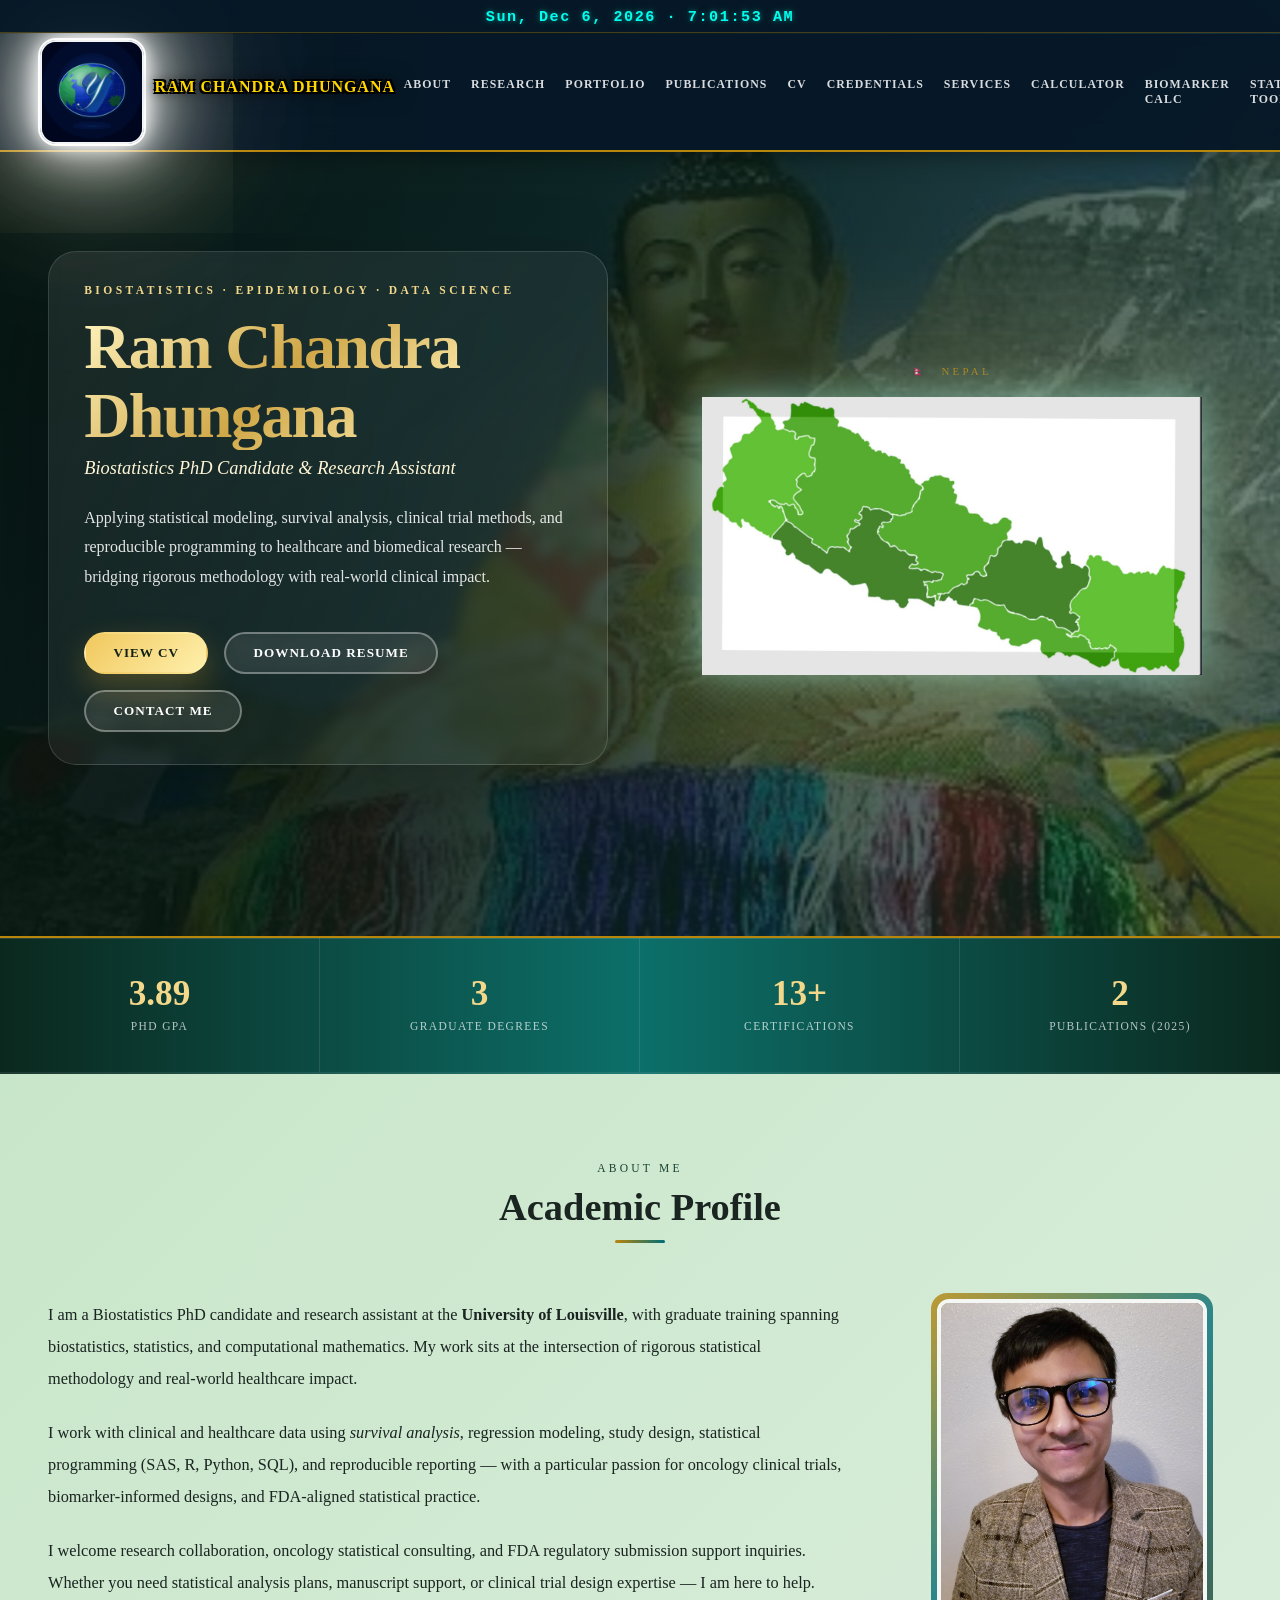
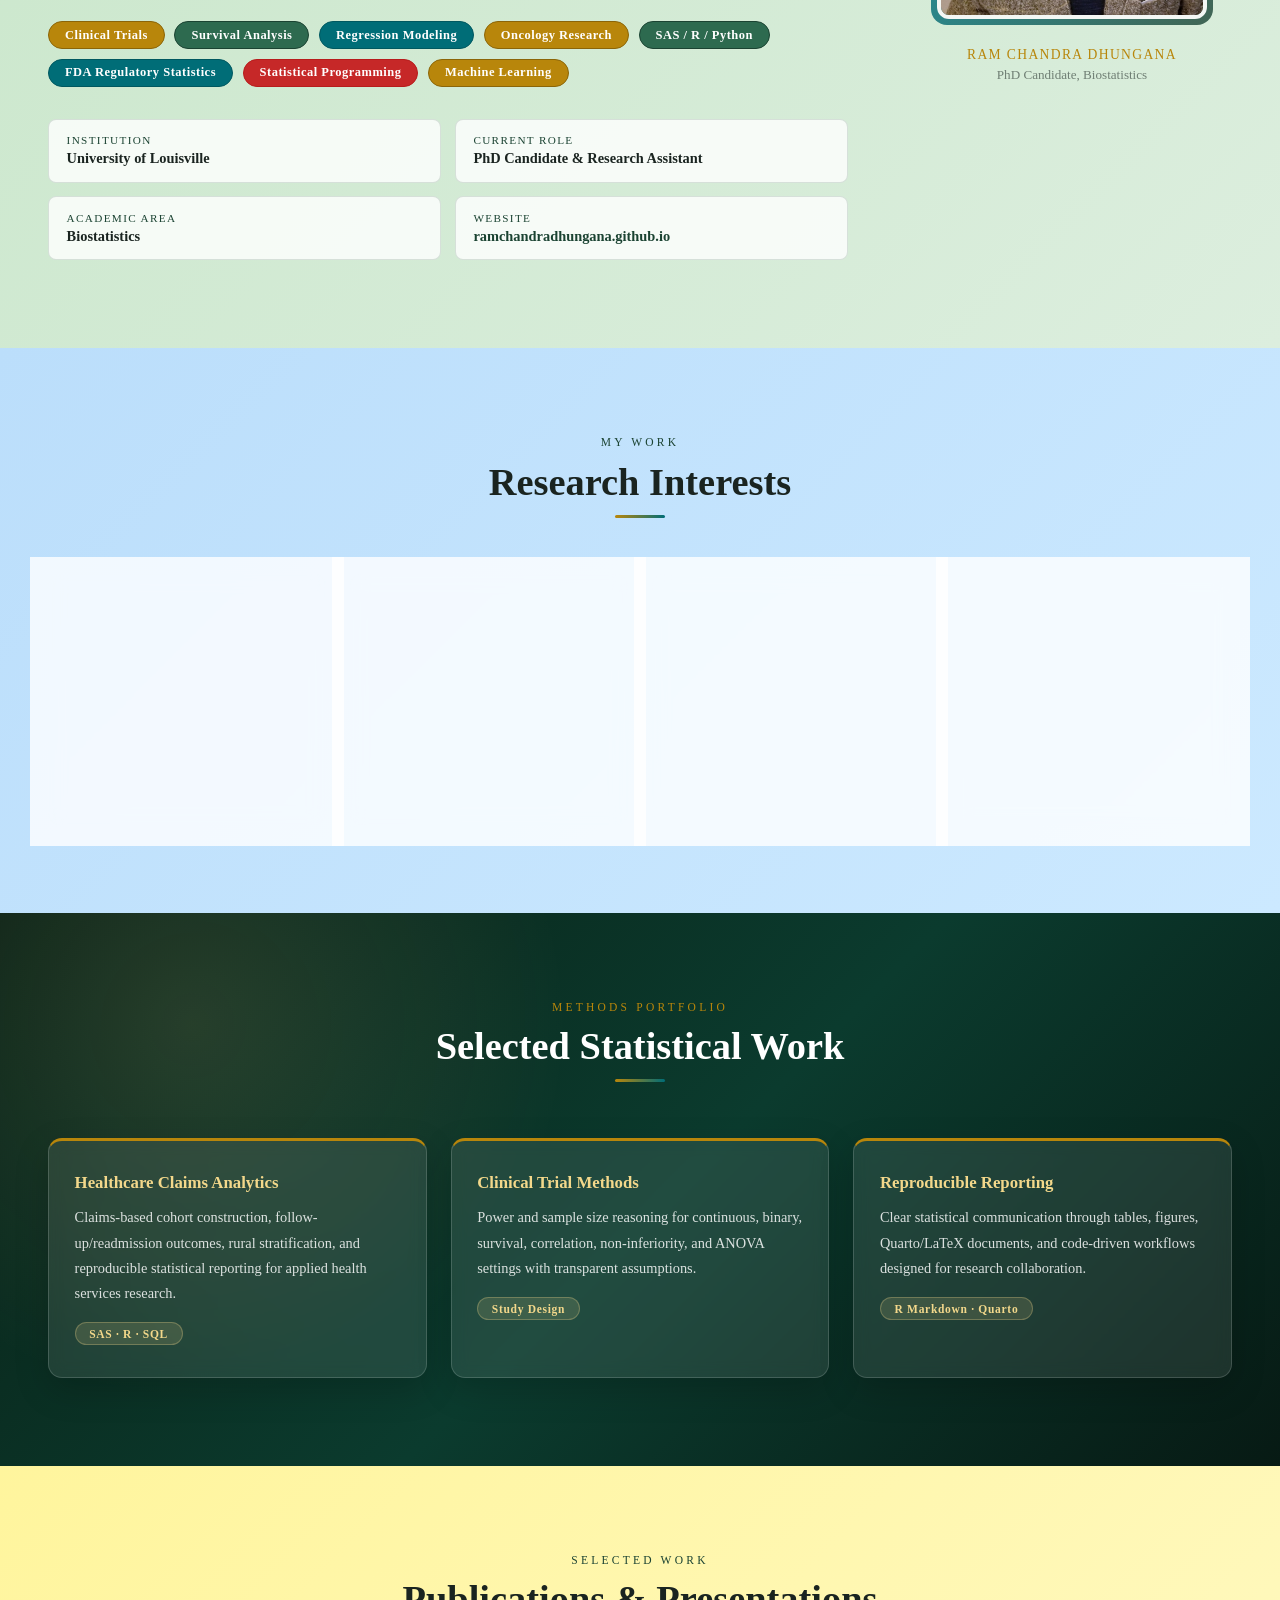
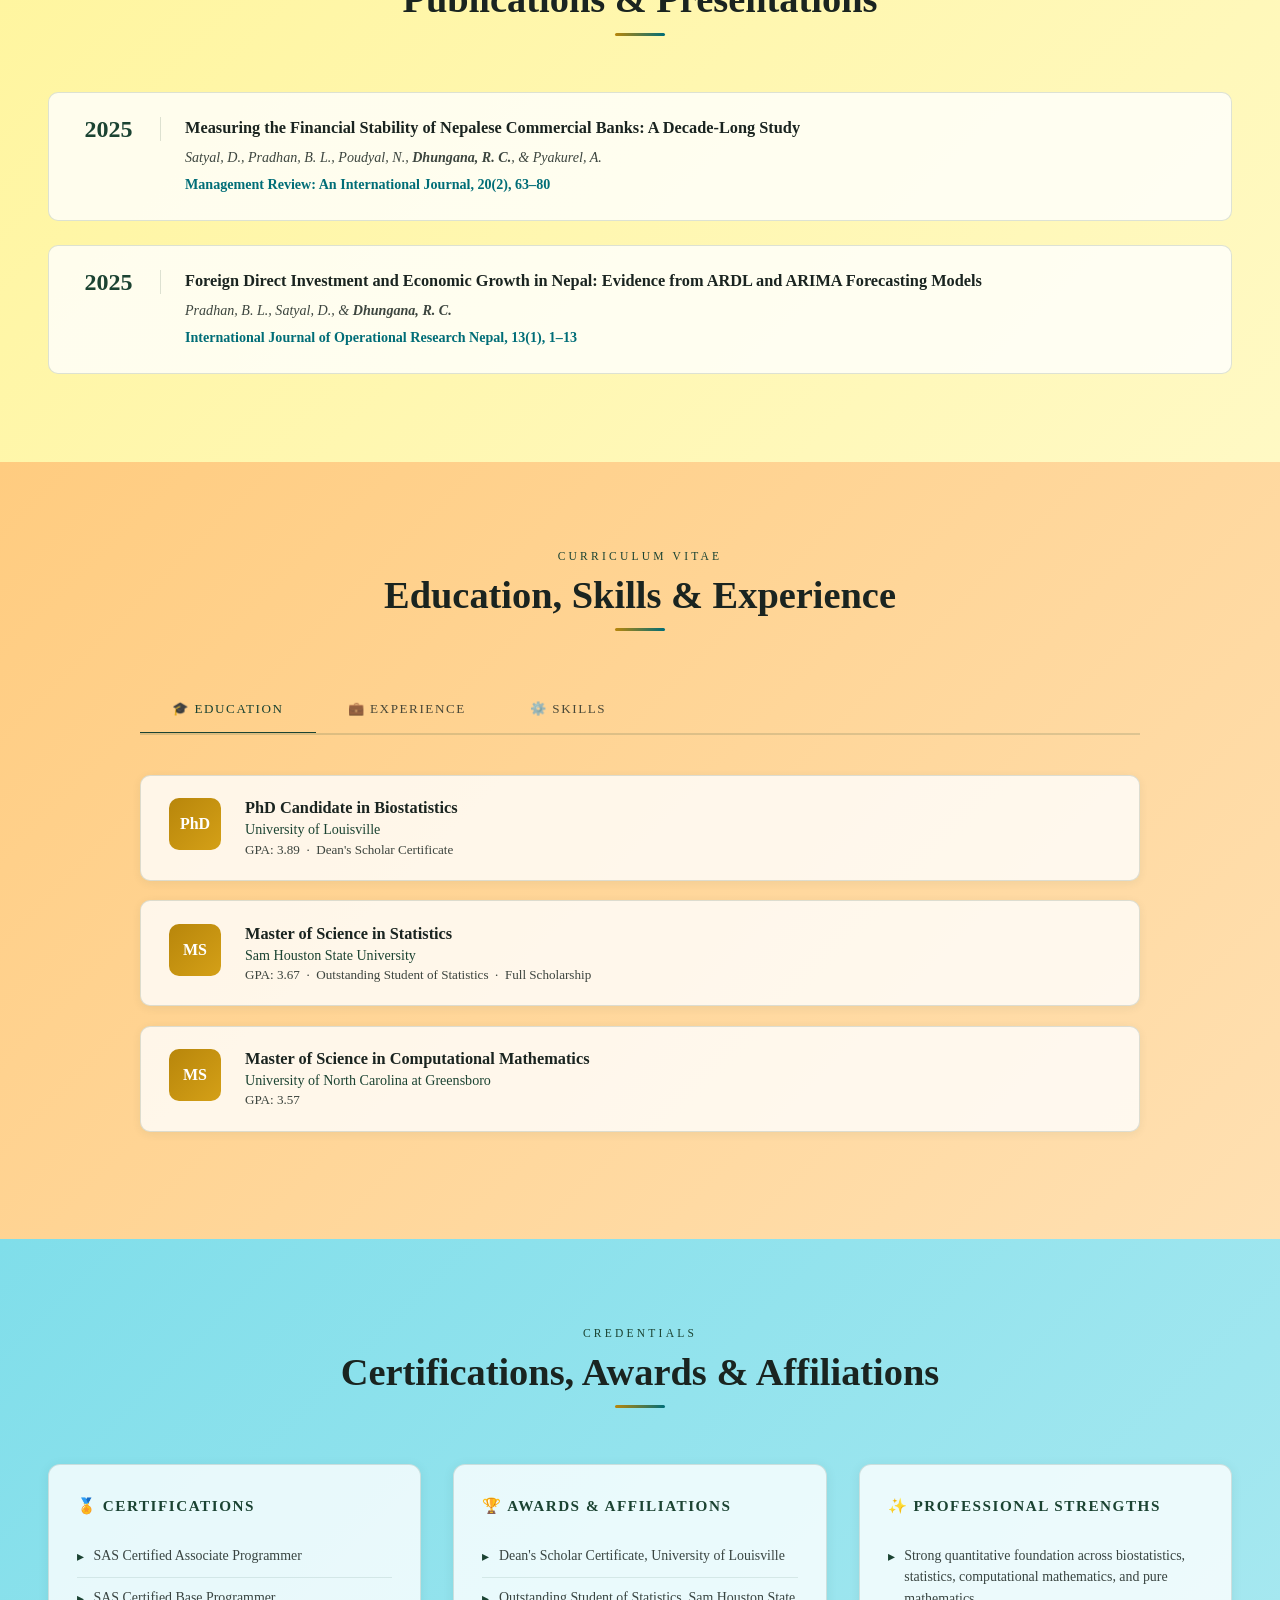
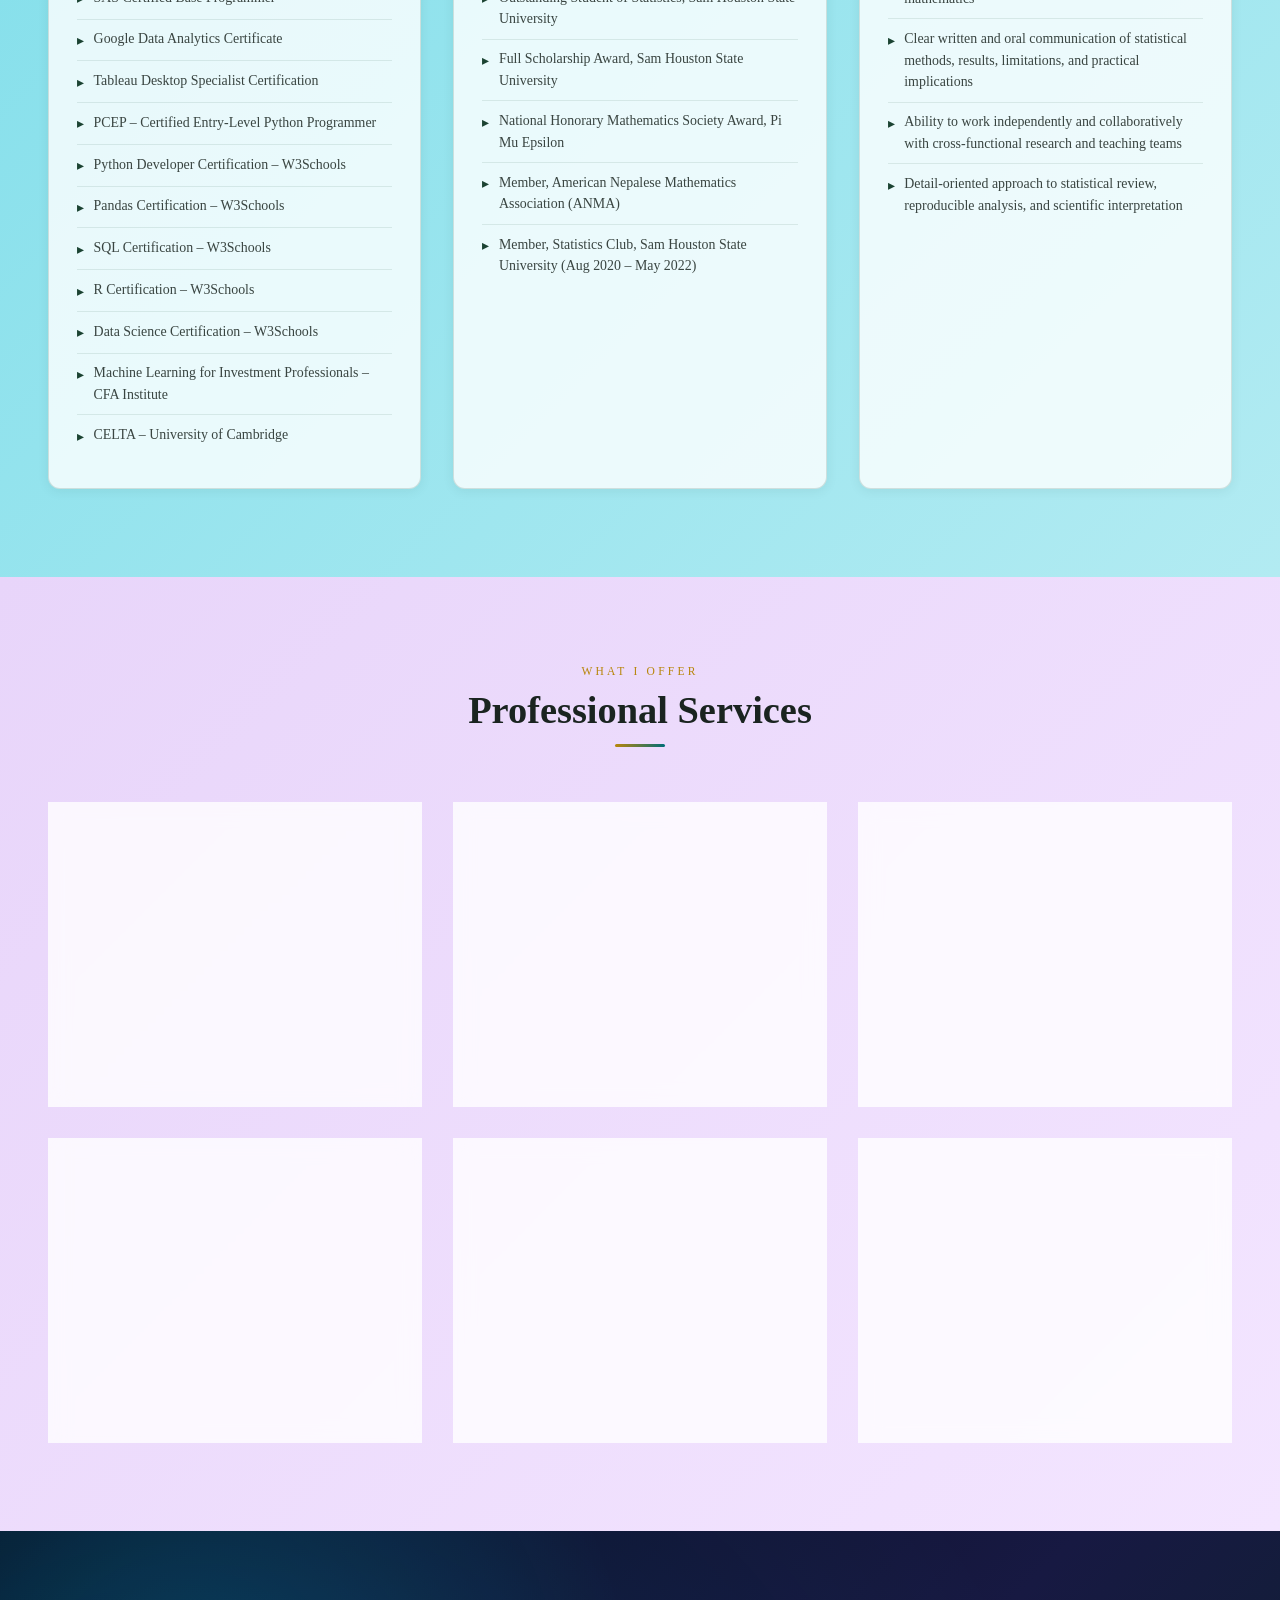
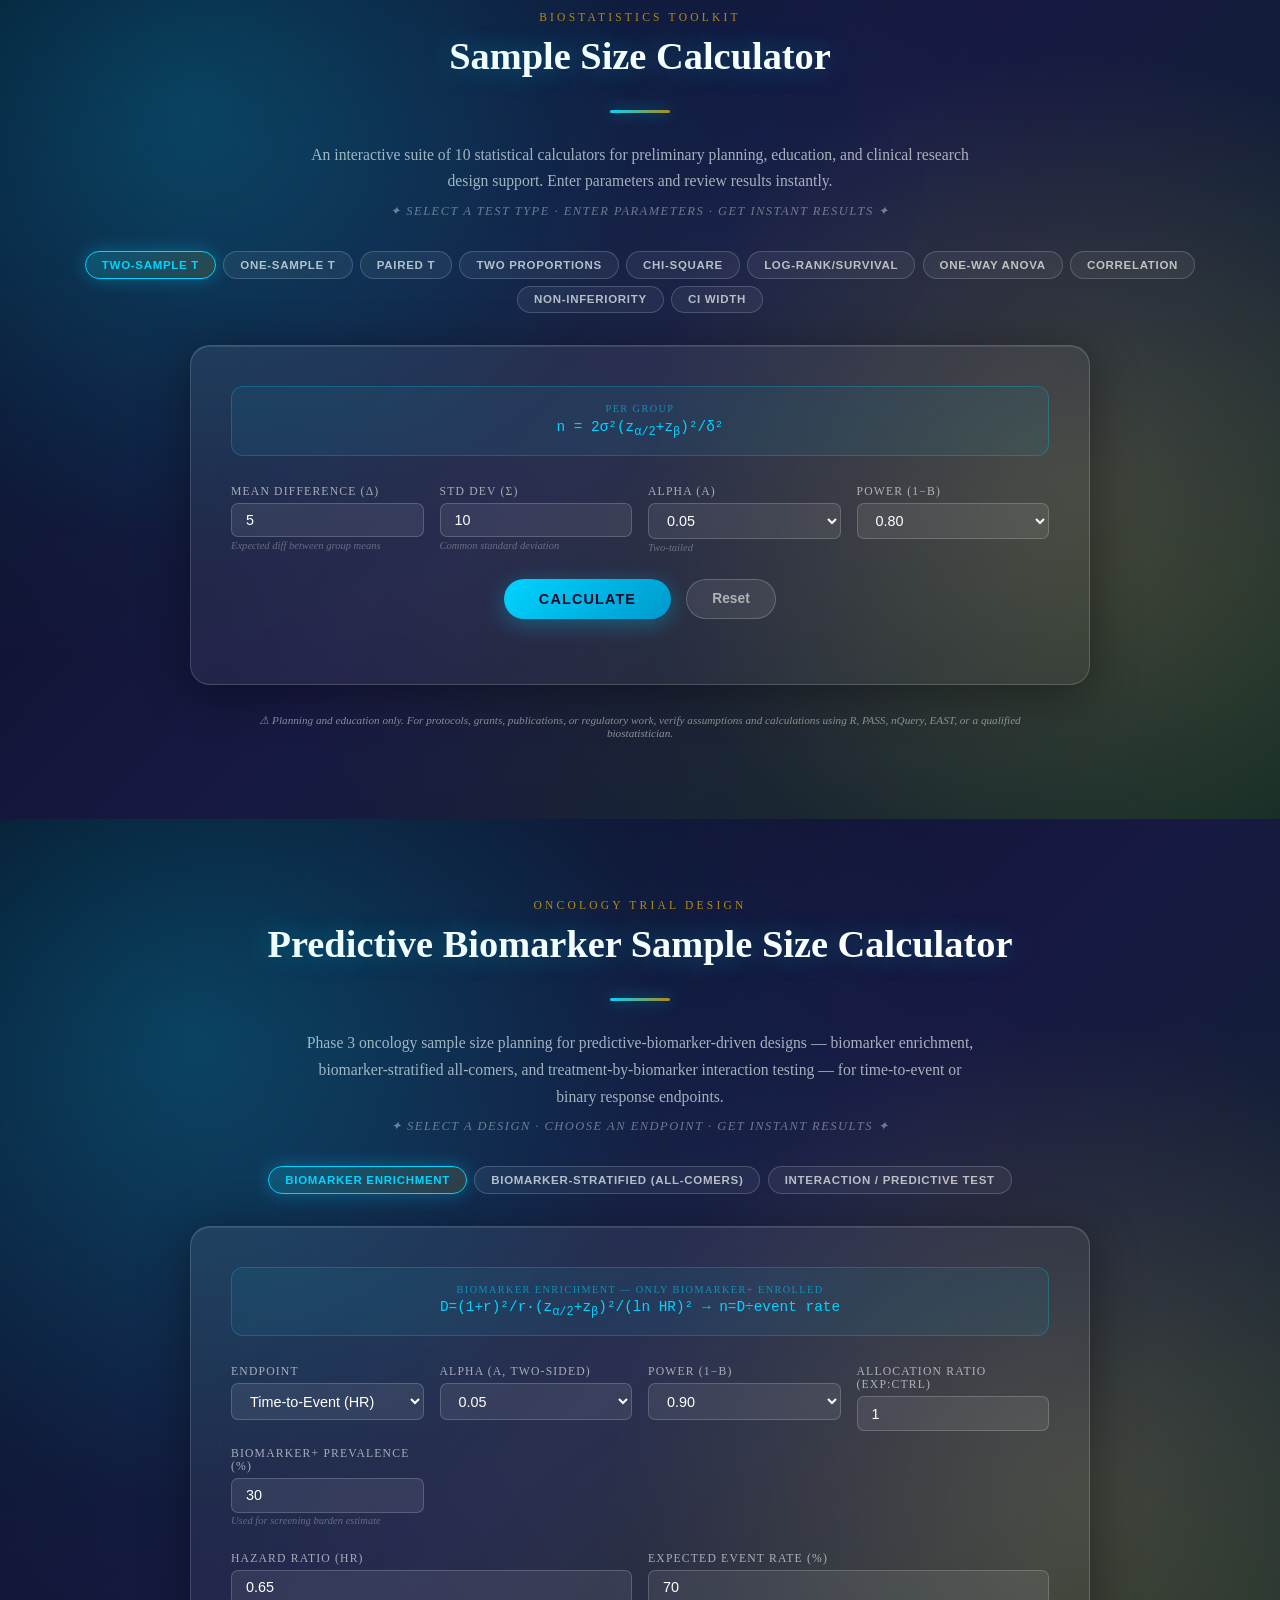
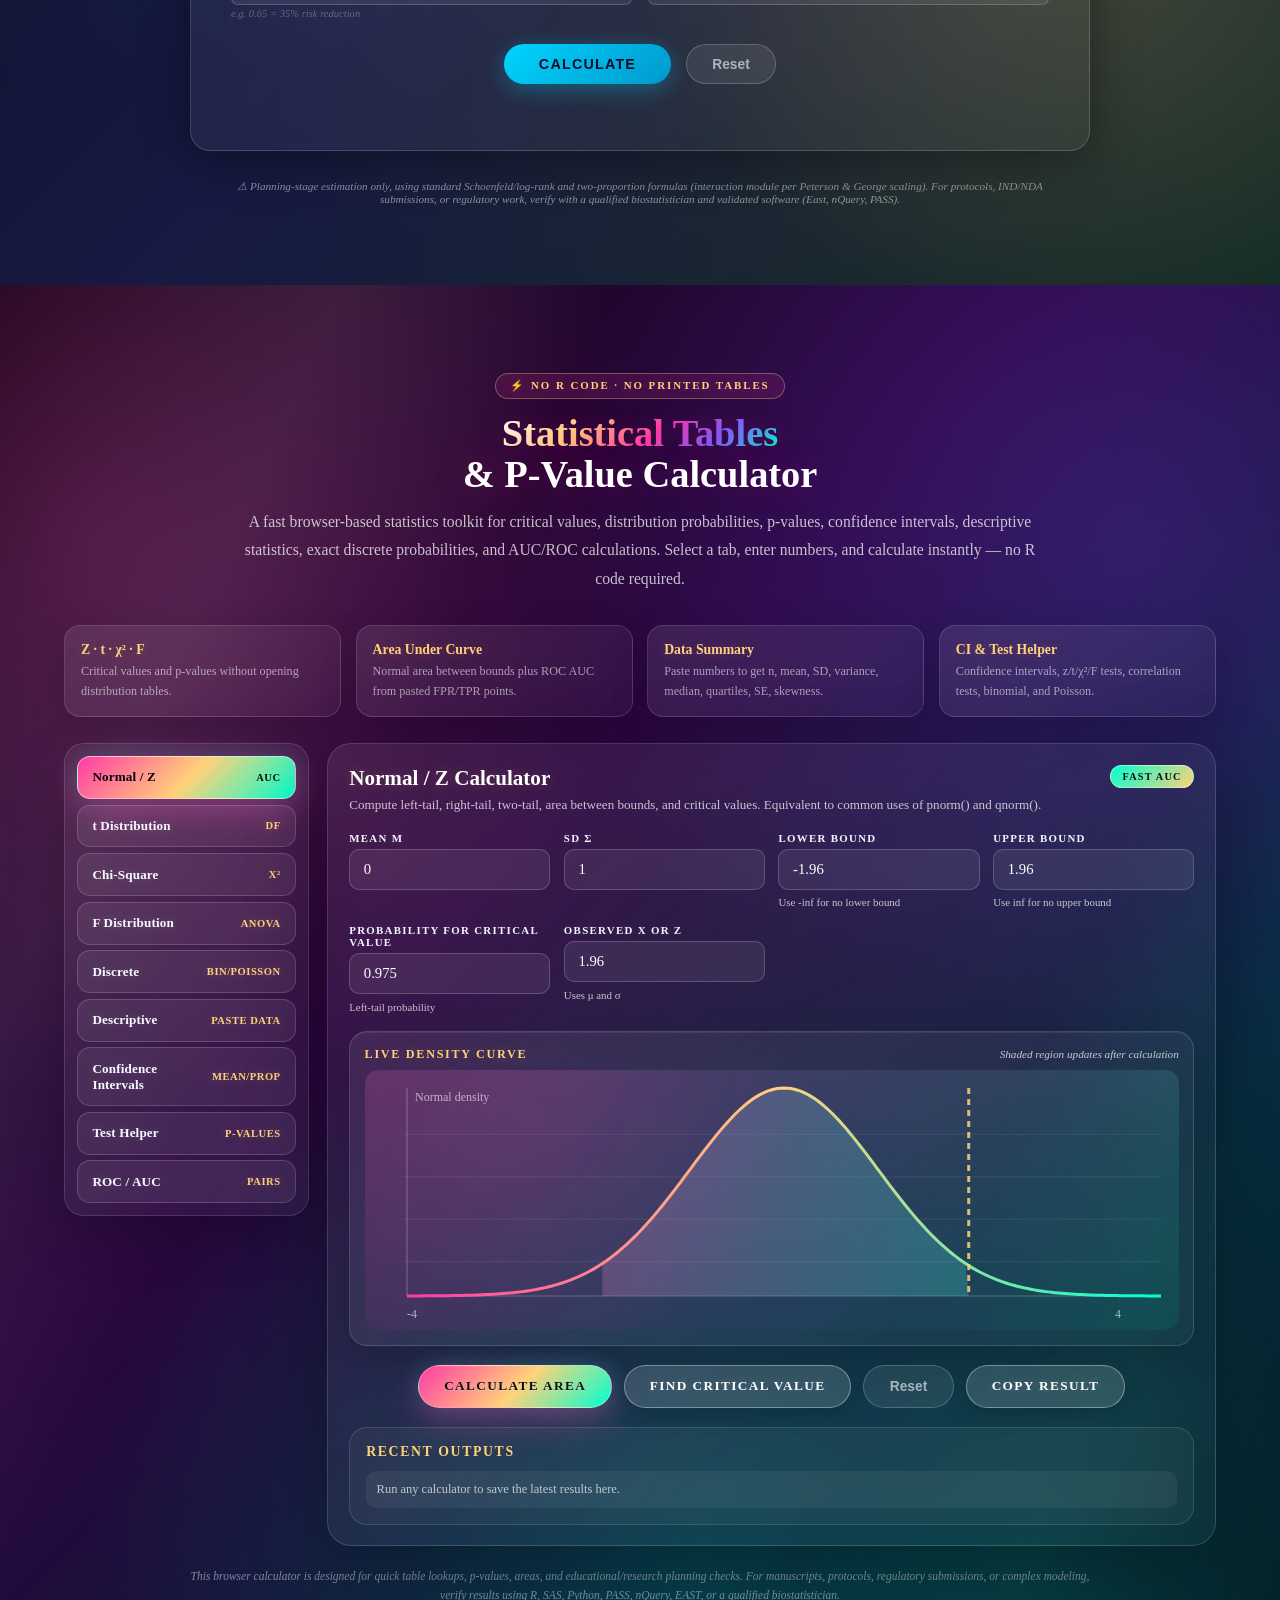
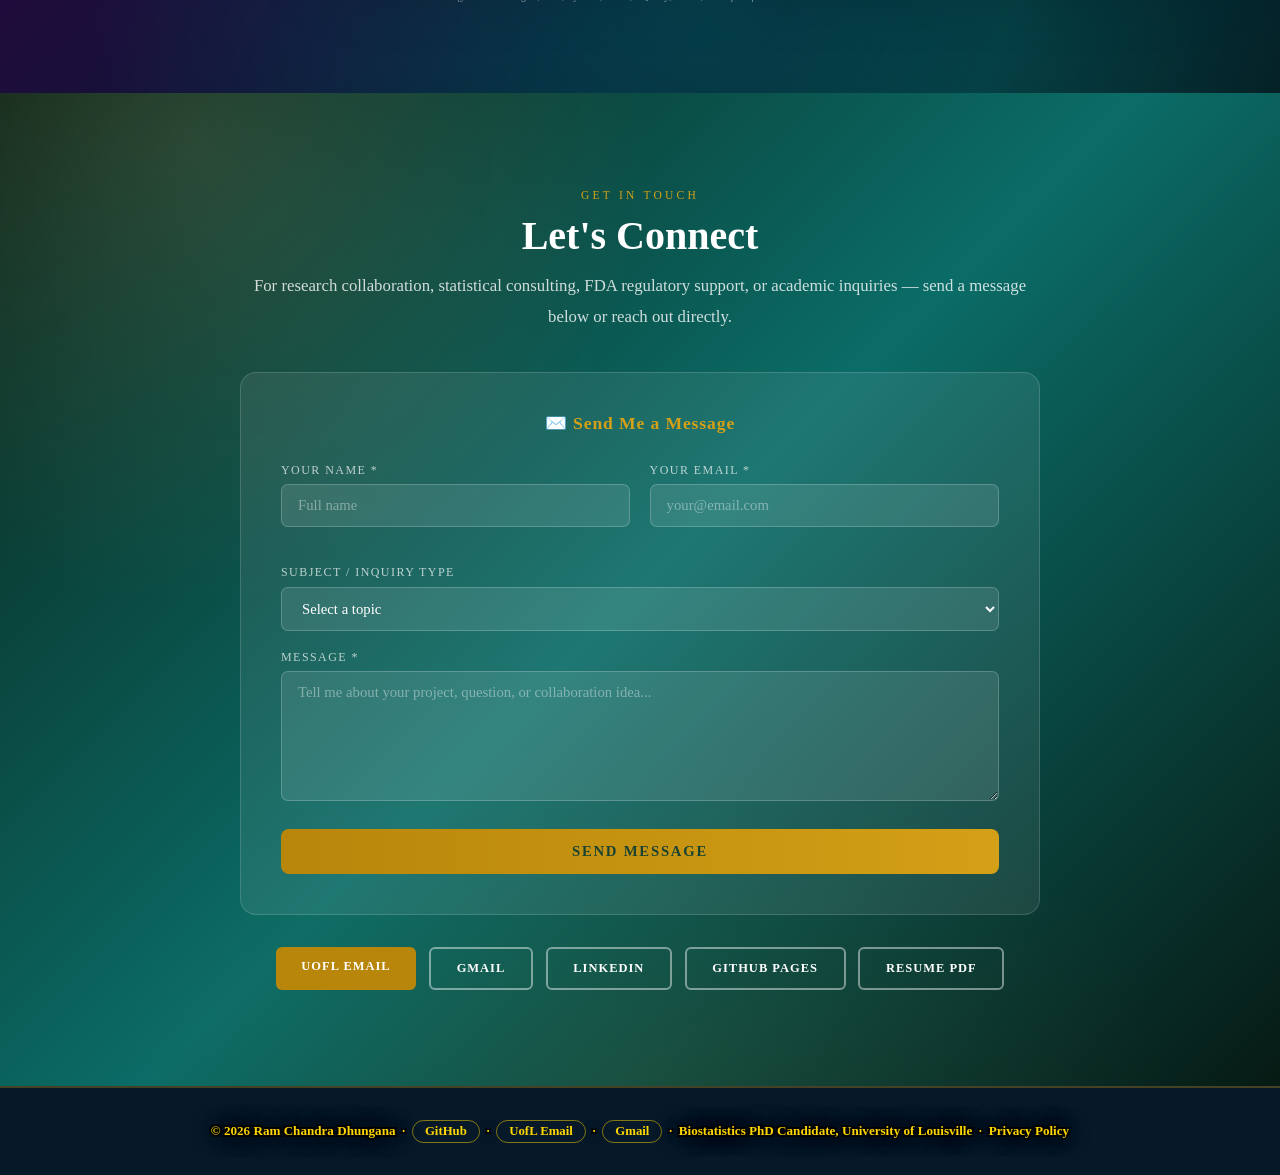
==== index.html @ 69600604 "Add files via upload" ====
<!DOCTYPE html>
<html lang="en">
<head>
  <meta charset="UTF-8">
  <meta name="viewport" content="width=device-width, initial-scale=1.0">
  <meta name="description" content="Ram Chandra Dhungana — Biostatistics PhD Candidate, University of Louisville. Clinical trials, survival analysis, statistical programming, oncology consulting, FDA regulatory support.">
  <meta name="author" content="Ram Chandra Dhungana">
  <meta name="keywords" content="Ram Chandra Dhungana, biostatistics, PhD, clinical trials, survival analysis, statistical programming, University of Louisville, SAS, R, Python, oncology consulting, FDA regulatory">

  <meta property="og:title" content="Ram Chandra Dhungana | Biostatistics PhD Candidate">
  <meta property="og:description" content="Biostatistics PhD Candidate at University of Louisville. Specializing in clinical trials, survival analysis, oncology research, and FDA regulatory statistical support.">
  <meta property="og:type" content="website">
  <meta property="og:url" content="https://ramchandradhungana.github.io/">
  <meta property="og:image" content="https://ramchandradhungana.github.io/assets/ram-photo.jpg">

  <meta name="twitter:card" content="summary_large_image">
  <meta name="twitter:title" content="Ram Chandra Dhungana | Biostatistics PhD Candidate">
  <meta name="twitter:description" content="Biostatistics PhD Candidate at University of Louisville. Clinical trials, survival analysis, oncology, FDA regulatory statistics.">
  <meta name="twitter:image" content="https://ramchandradhungana.github.io/assets/ram-photo.jpg">

  <link rel="canonical" href="https://ramchandradhungana.github.io/">
  <title>Ram Chandra Dhungana | Biostatistics, Clinical Trials & Data Science</title>

  <style>
    /* ── TOKENS ──────────────────────────────────────────────────────── */
    :root {
      --navy:        #F4F7F4;
      --navy-mid:    #EBF0EB;
      --forest:      #1B4332;
      --forest-mid:  #2D6A4F;
      --teal:        #006D77;
      --gold:        #B8860B;
      --gold-light:  #D4A017;
      --gold-pale:   rgba(184,134,11,0.12);
      --red:         #C62828;
      --white:       #FFFFFF;
      --text:        #1A2420;
      --off-white:   rgba(26,36,32,0.85);
      --dim:         rgba(26,36,32,0.55);
      --glass:       rgba(255,255,255,0.80);
      --glass-border:rgba(27,67,50,0.15);
    }

    /* ── RESET ───────────────────────────────────────────────────────── */
    *, *::before, *::after { margin:0; padding:0; box-sizing:border-box; }
    html { scroll-behavior: smooth; font-size: 16px; }
    body {
      font-family: 'Georgia', 'Times New Roman', serif;
      background: #F4F7F4;
      color: var(--text);
      overflow-x: hidden;
    }
    img { max-width: 100%; display: block; }
    a { text-decoration: none; color: inherit; }

    /* ── NAV ─────────────────────────────────────────────────────────── */
    #clock-bar {
      position: fixed; top: 0; left: 0; right: 0; z-index: 901;
      background: rgba(7,24,40,0.97);
      border-bottom: 1px solid rgba(184,134,11,0.35);
      text-align: center; padding: .42rem 0;
    }

    @keyframes neonFlicker {
      0%, 18%, 22%, 25%, 53%, 57%, 100% {
        color: #00e5c9;
        text-shadow:
          0 0 4px rgba(0,229,201,.4),
          0 0 10px rgba(0,229,201,.25);
        opacity: 1;
      }
      20%, 24% {
        color: #00e5c9;
        text-shadow: none;
        opacity: 0.4;
      }
      55% {
        color: #c864ff;
        text-shadow:
          0 0 4px rgba(200,100,255,.35),
          0 0 10px rgba(200,100,255,.2);
        opacity: 0.6;
      }
    }
    @keyframes flipIn {
      0%   { transform: perspective(300px) rotateX(-90deg); opacity: 0; }
      60%  { transform: perspective(300px) rotateX(10deg);  opacity: 1; }
      100% { transform: perspective(300px) rotateX(0deg);   opacity: 1; }
    }
    #live-clock {
      font-size: .95rem; font-weight: 700; letter-spacing: .1em;
      font-family: monospace;
      color: #00fff0;
      text-shadow:
        0 0 4px rgba(0,229,201,.4),
        0 0 10px rgba(0,229,201,.25);
      animation: neonFlicker 6s infinite;
      display: inline-block;
    }
    #live-clock.flip { animation: neonFlicker 6s infinite, flipIn 0.35s ease-out; }
    .nav {
      position: fixed; top: 34px; left: 0; right: 0; z-index: 900;
      background: rgba(7,24,40,0.97);
      backdrop-filter: blur(14px);
      border-bottom: 2px solid var(--gold);
      box-shadow: 0 2px 24px rgba(0,0,0,0.45);
      display: flex; align-items: center; justify-content: space-between;
      padding: 0 2.5rem;
      height: 118px;
    }
    .nav-brand {
      display: inline-flex; align-items: center; gap: 0.65rem;
      font-size: 1rem; letter-spacing: 0.06em; font-weight: 700;
      color: var(--gold); text-transform: uppercase; white-space: nowrap;
      flex-shrink: 0;
    }
    /* isolated nudge: aligns the site-title text with the nav links baseline; touches nothing else */
    .nav-brand > span:not(.logo-ring-wrap) { position: relative; top: -5px; }
    @keyframes pulseGlow {
      0%,100% { box-shadow: 0 0 0 2px rgba(255,255,255,.95), 0 0 18px rgba(255,255,255,.95), 0 0 48px rgba(255,255,255,.70); }
      50%     { box-shadow: 0 0 0 4px rgba(255,255,255,1), 0 0 35px rgba(255,255,255,1), 0 0 90px rgba(255,248,220,.95), 0 0 180px rgba(255,235,180,.65); }
    }
    .logo-ring-wrap {
      display: inline-block;
      transition: transform .3s ease;
      flex-shrink: 0;
    }
    .logo-ring-wrap:hover { transform: scale(1.1); }
    .nav-logo, .footer-logo { animation: pulseGlow 2s ease-in-out infinite; }
    .nav-logo {
      width: 104px; height: 104px; object-fit: cover;
      border: 2px solid rgba(255,255,255,.95);
      border-radius: 16px; flex-shrink: 0;
      box-shadow: 0 0 0 2px rgba(255,255,255,.95), 0 0 20px rgba(255,255,255,1), 0 0 45px rgba(255,255,255,1), 0 0 90px rgba(255,255,255,.95), 0 0 160px rgba(255,248,220,.85), 0 0 260px rgba(255,235,180,.60), 0 0 380px rgba(255,220,140,.35), inset 0 0 18px rgba(255,255,255,.6);
    }
    .nav-brand span { color: #FFD700; text-shadow: -2px -2px 0 #000, 2px -2px 0 #000, -2px 2px 0 #000, 2px 2px 0 #000, -1px -1px 0 #000, 1px -1px 0 #000, -1px 1px 0 #000, 1px 1px 0 #000, 0 0 12px rgba(0,0,0,1), 0 0 24px rgba(0,0,0,1); }
    .nav-links { display: flex; gap: 0.15rem; }
    .nav-links a {
      padding: 0.42rem 0.55rem; border-radius: 4px;
      font-size: 0.74rem; letter-spacing: 0.09em; text-transform: uppercase;
      color: rgba(255,255,255,0.85); font-weight: 600; transition: color .25s, background .25s;
    }
    .nav-links a:hover {
      color: var(--gold); background: rgba(184,134,11,0.18);
      transform: scale(0.94) translateY(2px);
      box-shadow: inset 0 3px 8px rgba(0,0,0,0.3);
      filter: brightness(0.92);
    }
    .nav-links a { transition: color .25s, background .25s, transform .15s, box-shadow .15s, filter .15s; }
    .nav-links a:active { transform: scale(0.9) translateY(3px); filter: brightness(0.8); }
    .nav-toggle {
      display: none; background: none; border: none; cursor: pointer;
      flex-direction: column; gap: 5px; padding: 4px;
    }
    .nav-toggle span {
      display: block; width: 24px; height: 2px;
      background: var(--forest); border-radius: 2px; transition: all .3s;
    }

    /* ── HERO ────────────────────────────────────────────────────────── */
    .hero {
      min-height: 100vh; position: relative;
      display: flex; align-items: center; overflow: hidden;
    }
    .hero-bg {
      position: absolute; inset: 0;
      background-image: url('assets/buddha-everest.jpg');
      background-size: cover; background-position: center 38%;
      background-repeat: no-repeat;
    }
    .hero-overlay {
      position: absolute; inset: 0;
      background: linear-gradient(
        120deg,
        rgba(5,13,8,0.94) 0%,
        rgba(8,18,13,0.82) 45%,
        rgba(27,67,50,0.50) 100%
      );
    }
    .hero-overlay::after {
      content: ''; position: absolute; inset: 0;
      background: radial-gradient(ellipse 60% 50% at 70% 60%, rgba(212,160,23,0.07) 0%, transparent 70%);
      animation: pulse 8s ease-in-out infinite;
    }
    @keyframes pulse { 0%,100%{opacity:.6} 50%{opacity:1} }

    .hero-inner {
      position: relative; z-index: 2;
      width: 100%; max-width: 1300px; margin: 0 auto;
      padding: 9rem 3rem 4rem;
      display: grid; grid-template-columns: 1fr 1fr;
      gap: 3rem; align-items: center;
    }

    .hero-eyebrow {
      font-size: 0.72rem; letter-spacing: 0.3em; text-transform: uppercase;
      color: var(--gold); margin-bottom: 1rem;
    }
    .hero-name {
      font-size: clamp(2.6rem, 5vw, 4rem);
      line-height: 1.08; color: var(--gold-light);
      margin-bottom: 0.5rem;
    }
    .hero-name em { color: var(--gold-light); font-style: normal; }
    .hero-title {
      font-size: 1.15rem; color: rgba(255,255,255,0.88);
      font-style: italic; margin-bottom: 1.5rem;
    }
    .hero-desc {
      font-size: 1rem; line-height: 1.85;
      color: rgba(255,255,255,0.92); max-width: 500px; margin-bottom: 2.5rem;
    }
    .hero-btns { display: flex; gap: 1rem; flex-wrap: wrap; }

    .btn {
      display: inline-block; padding: 0.7rem 1.7rem;
      border-radius: 5px; font-size: 0.82rem;
      letter-spacing: 0.08em; font-weight: 700;
      text-transform: uppercase; transition: all .28s;
      font-family: 'Georgia', serif;
    }
    .btn-gold { background: var(--gold); color: var(--navy); border: 2px solid var(--gold); }
    .btn-gold:hover { background: var(--gold-light); border-color: var(--gold-light); transform: translateY(-2px); box-shadow: 0 6px 20px rgba(212,160,23,0.35); }
    .btn-outline { background: transparent; color: var(--white); border: 2px solid rgba(255,255,255,0.4); }
    .btn-outline:hover { border-color: var(--gold); color: var(--gold); transform: translateY(-2px); }

    .hero-map-wrap {
      display: flex; flex-direction: column; align-items: center; gap: 1.2rem;
      margin-top: 1.5rem;
    }
    .hero-map-label {
      font-size: 0.68rem; letter-spacing: 0.3em; text-transform: uppercase;
      color: var(--gold); opacity: .85;
    }
    .hero-map-img {
      width: 100%; max-width: 460px;
      filter: drop-shadow(0 0 18px rgba(45,106,79,0.7)) drop-shadow(0 0 50px rgba(212,160,23,0.2));
      animation: floatMap 7s ease-in-out infinite;
    }
    @keyframes floatMap { 0%,100%{transform:translateY(0)} 50%{transform:translateY(-14px)} }

    /* ── SNAPSHOT BAR ────────────────────────────────────────────────── */
    .snapshot {
      background: linear-gradient(90deg, var(--forest) 0%, var(--teal) 50%, var(--forest) 100%);
      display: grid; grid-template-columns: repeat(4,1fr);
      border-top: 2px solid var(--gold); border-bottom: 2px solid rgba(255,255,255,0.08);
    }
    .snap-item {
      padding: 2rem 1.5rem; text-align: center;
      border-right: 1px solid rgba(255,255,255,0.1);
    }
    .snap-item:last-child { border-right: none; }
    .snap-num {
      display: block; font-size: 2.2rem; line-height: 1;
      color: var(--gold); font-weight: 700; margin-bottom: 0.35rem;
    }
    .snap-label {
      font-size: 0.72rem; letter-spacing: 0.12em; text-transform: uppercase;
      color: rgba(255,255,255,0.7);
    }

    /* ── SECTION SCAFFOLD ────────────────────────────────────────────── */
    .section { padding: 5.5rem 3rem; }
    .section-inner { max-width: 1200px; margin: 0 auto; }
    .section-hd { text-align: center; margin-bottom: 3.5rem; }
    .eyebrow {
      font-size: 0.72rem; letter-spacing: 0.28em; text-transform: uppercase;
      color: var(--gold); display: block; margin-bottom: 0.7rem;
    }
    .section-hd h2 {
      font-size: clamp(1.8rem, 3vw, 2.5rem); color: var(--text); display: inline-block;
      position: relative;
    }
    .section-hd h2::after {
      content:''; display:block; width:50px; height:3px;
      background: linear-gradient(90deg, var(--gold), var(--teal));
      margin: 0.7rem auto 0; border-radius: 2px;
    }

    /* ── Per-section backgrounds ─────────────────────────────────────── */
    #about       { background: linear-gradient(135deg, #C8E6C9 0%, #DCEEDE 100%); }
    #research    { background: linear-gradient(135deg, #BBDEFB 0%, #CCE9FF 100%); }
    #publications{ background: linear-gradient(135deg, #FFF59D 0%, #FFF9C4 100%); }
    #cv          { background: linear-gradient(135deg, #FFCC80 0%, #FFE0B2 100%); }
    #credentials { background: linear-gradient(135deg, #80DEEA 0%, #B2EBF2 100%); }
    #services    { background: linear-gradient(135deg, #E8D5FA 0%, #F3E5FF 100%); }

    /* ── ABOUT ───────────────────────────────────────────────────────── */
    .about-grid {
      display: grid; grid-template-columns: 1fr 320px;
      gap: 4rem; align-items: start;
    }
    .about-text p {
      color: var(--text); line-height: 1.95; font-size: 1.02rem;
      margin-bottom: 1.4rem;
    }
    .about-tags { display: flex; flex-wrap: wrap; gap: 0.6rem; margin-top: 1rem; }
    .about-tag {
      padding: 0.35rem 1rem; border-radius: 50px; font-size: 0.78rem;
      font-family: 'Georgia', serif;
    }
    .tag-g { background: #2D6A4F; color: #FFFFFF; border: 1px solid #1B4332; }
    .tag-t { background: #006D77; color: #FFFFFF; border: 1px solid #005860; }
    .tag-y { background: #B8860B; color: #FFFFFF; border: 1px solid #8B6508; }
    .tag-r { background: #C62828; color: #FFFFFF; border: 1px solid #B71C1C; }

    .profile-card { text-align: center; }
    .profile-photo-wrap {
      position: relative; display: inline-block; margin-bottom: 1rem;
    }
    .profile-photo-wrap::before {
      content: ''; position: absolute; inset: -6px; border-radius: 16px;
      background: linear-gradient(135deg, var(--gold), var(--teal), var(--forest));
      z-index: 0; opacity: .8;
      animation: rotateBorder 6s linear infinite;
    }
    @keyframes rotateBorder { 0%{filter:hue-rotate(0deg)} 100%{filter:hue-rotate(360deg)} }
    .profile-photo {
      position: relative; z-index: 1;
      width: 270px; height: 320px; object-fit: cover; object-position: center top;
      border-radius: 12px; border: 4px solid var(--navy); display: block;
    }
    .profile-name { color: var(--gold); font-size: 0.85rem; letter-spacing: 0.1em; text-transform: uppercase; margin-top: 0.5rem; }
    .profile-role { color: var(--dim); font-size: 0.82rem; margin-top: 0.2rem; }

    .info-row { display: grid; grid-template-columns: 1fr 1fr; gap: 0.85rem; margin-top: 2rem; }
    .info-box {
      background: var(--glass); border: 1px solid var(--glass-border);
      border-radius: 8px; padding: 0.9rem 1.1rem;
    }
    .info-box span { font-size: 0.7rem; text-transform: uppercase; letter-spacing: 0.12em; color: var(--forest); display: block; margin-bottom: 0.2rem; }
    .info-box strong { font-size: 0.9rem; color: var(--text); }

    /* ── RESEARCH ────────────────────────────────────────────────────── */
    .research-cards { display: grid; grid-template-columns: repeat(4, 1fr); gap: 1.5rem; }
    .r-card {
      background: var(--glass); border: 1px solid var(--glass-border);
      box-shadow: 0 2px 12px rgba(27,67,50,0.08);
      border-top: 3px solid var(--gold); border-radius: 12px; padding: 2rem 1.5rem;
      transition: transform .3s, box-shadow .3s; backdrop-filter: blur(8px);
    }
    .r-card:nth-child(2) { border-top-color: #4FC3F7; }
    .r-card:nth-child(3) { border-top-color: #A5D6A7; }
    .r-card:nth-child(4) { border-top-color: #FF8A65; }
    .r-card:hover { transform: translateY(-8px); box-shadow: 0 20px 50px rgba(0,0,0,0.15); }
    .r-card-icon { font-size: 2.2rem; margin-bottom: 1rem; line-height: 1; }
    .r-card h3 { font-size: 1rem; color: var(--forest); margin-bottom: 0.7rem; line-height: 1.4; }
    .r-card p { font-size: 0.88rem; line-height: 1.75; color: var(--off-white); }

    /* ── PUBLICATIONS ────────────────────────────────────────────────── */
    .pub-list { display: flex; flex-direction: column; gap: 1.5rem; }
    .pub-item {
      display: grid; grid-template-columns: 80px 1fr; gap: 1.5rem; align-items: start;
      background: var(--glass); border: 1px solid var(--glass-border);
      border-radius: 10px; padding: 1.5rem 2rem;
      transition: background .3s, border-color .3s;
    }
    .pub-item:hover { background: rgba(27,67,50,0.06); border-color: var(--gold); }
    .pub-year {
      font-size: 1.5rem; font-weight: 700; color: var(--forest); text-align: center; line-height: 1;
      border-right: 1px solid rgba(27,67,50,0.15); padding-right: 1.5rem;
    }
    .pub-body h3 { font-size: 1.02rem; color: var(--text); margin-bottom: 0.4rem; line-height: 1.4; }
    .pub-body p { font-size: 0.88rem; color: var(--off-white); line-height: 1.6; font-style: italic; }
    .pub-journal { color: var(--teal) !important; font-style: normal !important; margin-top: 0.3rem; font-weight: 600; }

    /* ── CV / TABS ───────────────────────────────────────────────────── */
    .cv-wrap { max-width: 1000px; margin: 0 auto; }
    .cv-tabs {
      display: flex; border-bottom: 2px solid rgba(27,67,50,0.15);
      margin-bottom: 2.5rem; gap: 0; overflow-x: auto;
    }
    .cv-tab {
      padding: 0.9rem 2rem; background: none; border: none;
      color: rgba(26,36,32,0.8); font-size: 0.82rem; letter-spacing: 0.12em;
      text-transform: uppercase; cursor: pointer;
      border-bottom: 3px solid transparent; margin-bottom: -2px;
      white-space: nowrap; transition: color .25s, border-color .25s, transform .15s, filter .15s;
      font-family: 'Georgia', serif;
    }
    .cv-tab.active { color: var(--forest); border-bottom-color: var(--forest); }
    .cv-tab:hover {
      color: var(--forest-mid);
      transform: scale(0.94) translateY(2px);
      filter: brightness(0.88);
    }
    .cv-tab:active { transform: scale(0.9) translateY(3px); filter: brightness(0.76); }
    .cv-panel { display: none; }
    .cv-panel.active { display: block; animation: fadeIn .35s ease; }
    @keyframes fadeIn { from{opacity:0;transform:translateY(8px)} to{opacity:1;transform:none} }

    .edu-item {
      display: flex; gap: 1.5rem; align-items: flex-start;
      background: var(--glass); border: 1px solid var(--glass-border);
      box-shadow: 0 2px 10px rgba(27,67,50,0.07);
      border-radius: 10px; padding: 1.4rem 1.75rem; margin-bottom: 1.2rem;
    }
    .edu-badge {
      min-width: 52px; height: 52px;
      background: linear-gradient(135deg, var(--gold) 0%, var(--gold-light) 100%);
      border-radius: 10px; display: flex; align-items: center; justify-content: center;
      font-weight: 700; color: #fff; font-size: 1rem; flex-shrink: 0;
    }
    .edu-info h3 { font-size: 1.02rem; color: var(--text); margin-bottom: 0.2rem; }
    .edu-info .uni { color: var(--forest); font-size: 0.88rem; }
    .edu-info .gpa { color: var(--off-white); font-size: 0.82rem; margin-top: 0.2rem; }

    .skill-section { margin-bottom: 2rem; }
    .skill-section h4 { color: var(--forest); font-size: 0.85rem; letter-spacing: 0.15em; text-transform: uppercase; margin-bottom: 0.85rem; }
    .skill-chips { display: flex; flex-wrap: wrap; gap: 0.6rem; }
    .chip { padding: 0.38rem 1.1rem; border-radius: 50px; font-size: 0.8rem; font-weight: 600; }
    .chip-y { background: #7B5800; color: #FFFFFF; border: 1px solid #5C4000; }
    .chip-t { background: #00565E; color: #FFFFFF; border: 1px solid #003F45; }
    .chip-g { background: #1B4332; color: #FFFFFF; border: 1px solid #0D2B20; }
    .chip-b { background: #1565C0; color: #FFFFFF; border: 1px solid #0D47A1; }

    .exp-item {
      border-left: 4px solid var(--teal); padding: 1.3rem 1.75rem;
      background: linear-gradient(135deg, #E8F4F8 0%, #F0F8FF 100%);
      border-radius: 0 10px 10px 0; margin-bottom: 1.2rem;
      box-shadow: 0 2px 10px rgba(0,109,119,0.10);
    }
    .exp-item h3 { font-size: 1.02rem; color: var(--text); }
    .exp-item .org { color: var(--forest); font-size: 0.88rem; margin: 0.2rem 0 0.15rem; }
    .exp-item .period { color: var(--dim); font-size: 0.8rem; margin-bottom: 0.75rem; }
    .exp-item ul { padding-left: 1.1rem; }
    .exp-item li { color: var(--off-white); font-size: 0.9rem; line-height: 1.75; margin-bottom: 0.3rem; }

    /* ── CREDENTIALS ─────────────────────────────────────────────────── */
    .cred-grid { display: grid; grid-template-columns: repeat(3,1fr); gap: 2rem; }
    .cred-card {
      background: var(--glass); border: 1px solid var(--glass-border);
      box-shadow: 0 2px 12px rgba(27,67,50,0.08);
      border-radius: 12px; padding: 2rem 1.75rem;
    }
    .cred-card h3 {
      font-size: 0.95rem; color: var(--forest); margin-bottom: 1.3rem;
      text-transform: uppercase; letter-spacing: 0.1em;
    }
    .cred-list { list-style: none; }
    .cred-list li {
      font-size: 0.87rem; color: var(--off-white); line-height: 1.55;
      padding: 0.55rem 0; border-bottom: 1px solid rgba(27,67,50,0.10);
      display: flex; gap: 0.6rem; align-items: flex-start;
    }
    .cred-list li::before { content:'▸'; color: var(--forest); flex-shrink:0; margin-top:0.1rem; }
    .cred-list li:last-child { border-bottom: none; }

    /* ── SERVICES ────────────────────────────────────────────────────── */
    .services-grid {
      display: grid; grid-template-columns: repeat(3, 1fr); gap: 2rem;
    }
    .svc-card {
      background: var(--glass); border: 1px solid var(--glass-border);
      border-top: 4px solid var(--gold); border-radius: 14px;
      padding: 2.2rem 1.8rem; transition: transform .3s, box-shadow .3s;
      backdrop-filter: blur(10px);
    }
    .svc-card:nth-child(2) { border-top-color: var(--teal); }
    .svc-card:nth-child(3) { border-top-color: #7B1FA2; }
    .svc-card:nth-child(4) { border-top-color: #C62828; }
    .svc-card:nth-child(5) { border-top-color: #1565C0; }
    .svc-card:nth-child(6) { border-top-color: var(--forest); }
    .svc-card:hover { transform: translateY(-8px); box-shadow: 0 20px 50px rgba(27,67,50,0.18); }
    .svc-icon { font-size: 2.5rem; margin-bottom: 1.1rem; line-height: 1; }
    .svc-card h3 { font-size: 1.05rem; color: var(--forest); margin-bottom: 0.75rem; line-height: 1.3; }
    .svc-card p { font-size: 0.88rem; line-height: 1.8; color: var(--off-white); }
    .svc-badge {
      display: inline-block; margin-top: 1rem;
      padding: 0.25rem 0.8rem; border-radius: 20px;
      font-size: 0.72rem; letter-spacing: 0.1em; text-transform: uppercase; font-weight: 700;
      background: var(--gold); color: #FFFFFF;
    }

    /* ── CONTACT FORM ────────────────────────────────────────────────── */
    .contact-section {
      background: linear-gradient(135deg, var(--forest) 0%, var(--teal) 40%, #063B2E 100%);
      padding: 6rem 3rem; text-align: center; position: relative; overflow: hidden;
    }
    .contact-section::before {
      content:''; position:absolute; inset:0;
      background: radial-gradient(ellipse 60% 50% at 50% 100%, rgba(212,160,23,0.08) 0%, transparent 70%);
    }
    .contact-inner { position: relative; z-index:1; max-width: 800px; margin: 0 auto; }
    .contact-section .eyebrow { color: var(--gold-light); }
    /* Contrast fix: gold eyebrow text is hard to read on these light pastel section backgrounds */
    #about .eyebrow, #research .eyebrow, #publications .eyebrow, #cv .eyebrow, #credentials .eyebrow {
      color: var(--forest);
    }
    .contact-section h2 { font-size: 2.5rem; color: var(--white); margin-bottom: 0.75rem; }
    .contact-intro { color: rgba(255,255,255,0.8); font-size: 1.05rem; line-height: 1.8; margin-bottom: 2.5rem; }

    .contact-btns { display: flex; gap: 0.8rem; justify-content: center; flex-wrap: wrap; margin-bottom: 3rem; }
    .btn-contact {
      padding: 0.75rem 1.6rem; border-radius: 6px; font-size: 0.78rem; font-weight: 700;
      letter-spacing: 0.08em; text-transform: uppercase; transition: all .28s; font-family: 'Georgia', serif;
    }
    .btn-c-gold { background: var(--gold); color: #fff; }
    .btn-c-gold:hover { background: var(--gold-light); transform: translateY(-2px); box-shadow: 0 6px 20px rgba(212,160,23,0.4); }
    .btn-c-outline { background: transparent; color: var(--white); border: 2px solid rgba(255,255,255,0.45); }
    .btn-c-outline:hover { border-color: var(--gold); color: var(--gold); transform: translateY(-2px); }

    /* Press-down effect for email buttons specifically */
    .btn-email-press:hover {
      transform: scale(0.93) translateY(3px) !important;
      box-shadow: inset 0 4px 12px rgba(0,0,0,0.4) !important;
      filter: brightness(0.82);
    }
    .btn-email-press:active {
      transform: scale(0.89) translateY(4px) !important;
      filter: brightness(0.68);
    }
    /* Footer email link hover */
    .footer-email-link {
      transition: all .15s ease;
    }
    .footer-email-link:hover {
      opacity: 0.75;
      text-decoration: underline;
    }
    /* Pill button style for footer links */
    .footer-pill {
      display: inline-block;
      padding: .18rem .75rem;
      border-radius: 20px;
      border: 1px solid rgba(255,215,0,.5);
      transition: background .15s ease, border-color .15s ease;
      text-shadow: none !important;
      color: #FFD700 !important;
      font-size: .8rem;
    }
    .footer-pill:hover {
      background: rgba(255,215,0,.18);
      border-color: #FFD700;
      opacity: 1 !important;
    }

    .contact-form-wrap {
      background: rgba(255,255,255,0.08); border: 1px solid rgba(255,255,255,0.15);
      border-radius: 16px; padding: 2.5rem; text-align: left;
    }
    .contact-form-wrap h3 {
      color: var(--gold-light); font-size: 1.1rem; text-align: center;
      margin-bottom: 1.8rem; letter-spacing: 0.05em;
    }
    .form-row { display: grid; grid-template-columns: 1fr 1fr; gap: 1.2rem; margin-bottom: 1.2rem; }
    .form-group { display: flex; flex-direction: column; gap: 0.4rem; margin-bottom: 1.2rem; }
    .form-group label { font-size: 0.75rem; letter-spacing: 0.12em; text-transform: uppercase; color: rgba(255,255,255,0.7); }
    .form-group input,
    .form-group select,
    .form-group textarea {
      padding: 0.75rem 1rem; border-radius: 7px;
      border: 1px solid rgba(255,255,255,0.2);
      background: rgba(255,255,255,0.10); color: var(--white);
      font-family: 'Georgia', serif; font-size: 0.92rem;
      transition: border-color .25s, background .25s;
      outline: none;
    }
    .form-group input::placeholder,
    .form-group textarea::placeholder { color: rgba(255,255,255,0.4); }
    .form-group input:focus,
    .form-group select:focus,
    .form-group textarea:focus {
      border-color: var(--gold); background: rgba(255,255,255,0.15);
    }
    .form-group select option { background: var(--forest); color: #fff; }
    .form-group textarea { resize: vertical; min-height: 130px; }
    .btn-submit {
      width: 100%; padding: 0.9rem; border: none; cursor: pointer;
      background: linear-gradient(90deg, var(--gold), var(--gold-light));
      color: var(--forest); font-family: 'Georgia', serif;
      font-size: 0.92rem; font-weight: 700; letter-spacing: 0.12em; text-transform: uppercase;
      border-radius: 8px; transition: all .3s; margin-top: 0.5rem;
    }
    .btn-submit:hover { transform: scale(0.97) translateY(3px); box-shadow: inset 0 4px 12px rgba(0,0,0,0.35); filter: brightness(0.85); }
    .btn-submit:active { transform: scale(0.94) translateY(5px); filter: brightness(0.72); }
    .btn-submit:disabled { opacity: 0.7; cursor: not-allowed; transform: none; }
    .fs-success {
      display: none; margin-top: 1.2rem; padding: 1rem 1.2rem;
      background: rgba(45,106,79,0.35); border: 1px solid rgba(45,106,79,0.6);
      border-radius: 8px; color: #A5D6A7; font-size: 0.9rem; text-align: center;
    }
    .fs-error {
      display: none; margin-top: 1.2rem; padding: 1rem 1.2rem;
      background: rgba(198,40,40,0.25); border: 1px solid rgba(198,40,40,0.5);
      border-radius: 8px; color: #FFCDD2; font-size: 0.9rem; text-align: center;
    }

    /* ── FOOTER ──────────────────────────────────────────────────────── */
    footer {
      background: #071828; border-top: 2px solid rgba(212,160,23,0.30);
      text-align: center; padding: 2rem; color: #FFD700; font-size: 0.82rem; font-weight: 600;
      text-shadow: -2px -2px 0 #000, 2px -2px 0 #000, -2px 2px 0 #000, 2px 2px 0 #000, -1px -1px 0 #000, 1px -1px 0 #000, -1px 1px 0 #000, 1px 1px 0 #000, 0 0 12px rgba(0,0,0,1), 0 0 24px rgba(0,0,0,1);
    }
    .footer-logo {
      width: 104px; height: 104px; object-fit: cover;
      border: 2px solid rgba(255,255,255,.95);
      border-radius: 16px; margin: 0 auto 0.75rem;
      box-shadow: 0 0 0 2px rgba(255,255,255,.95), 0 0 20px rgba(255,255,255,1), 0 0 45px rgba(255,255,255,1), 0 0 90px rgba(255,255,255,.95), 0 0 160px rgba(255,248,220,.85), 0 0 260px rgba(255,235,180,.60), 0 0 380px rgba(255,220,140,.35), inset 0 0 18px rgba(255,255,255,.6);
    }
    footer a { color: #FFD700; font-weight: 600; text-shadow: -2px -2px 0 #000, 2px -2px 0 #000, -2px 2px 0 #000, 2px 2px 0 #000, -1px -1px 0 #000, 1px -1px 0 #000, -1px 1px 0 #000, 1px 1px 0 #000, 0 0 12px rgba(0,0,0,1), 0 0 24px rgba(0,0,0,1); }

    /* ── SCROLL UP ───────────────────────────────────────────────────── */
    .scroll-top {
      position: fixed; bottom: 8.5rem; right: 2rem; width: 44px; height: 44px;
      border-radius: 50%; background: var(--forest); color: #fff; border: none;
      cursor: pointer; font-size: 1.2rem; display: flex; align-items: center; justify-content: center;
      opacity: 0; pointer-events: none; transition: opacity .3s, transform .3s; z-index: 800;
    }
    .scroll-top.visible { opacity: 1; pointer-events: auto; }
    .scroll-top:hover { transform: scale(1.1) translateY(-2px); }

    /* ── RESPONSIVE ──────────────────────────────────────────────────── */
    @media (max-width: 1024px) {
      .research-cards { grid-template-columns: repeat(2,1fr); }
      .cred-grid { grid-template-columns: repeat(2,1fr); }
      .services-grid { grid-template-columns: repeat(2,1fr); }
    }
    @media (max-width: 768px) {
      .nav { padding: 0 1.5rem; }
      .nav-links {
        display: none; flex-direction: column; position: absolute;
        top: 118px; left: 0; right: 0;
        background: rgba(7,24,40,0.98); padding: 1rem;
        box-shadow: 0 8px 20px rgba(0,0,0,0.1);
      }
      .nav-links.open { display: flex; }
      .nav-links a { padding: 0.75rem 1rem; border-radius: 4px; }
      .nav-toggle { display: flex; }
      .hero-inner { grid-template-columns: 1fr; padding: 8rem 1.5rem 3rem; gap: 2rem; }
      .hero-map-wrap { display: none; }
      .snapshot { grid-template-columns: repeat(2,1fr); }
      .snap-item { border-right: none; border-bottom: 1px solid rgba(255,255,255,0.08); }
      .section { padding: 4rem 1.5rem; }
      .about-grid { grid-template-columns: 1fr; }
      .profile-card { order: -1; }
      .profile-photo { width: 200px; height: 240px; }
      .research-cards { grid-template-columns: 1fr; }
      .services-grid { grid-template-columns: 1fr; }
      .pub-item { grid-template-columns: 1fr; }
      .pub-year { border-right: none; border-bottom: 1px solid rgba(27,67,50,0.15); padding-bottom: 0.5rem; font-size: 1rem; text-align: left; }
      .cred-grid { grid-template-columns: 1fr; }
      .info-row { grid-template-columns: 1fr; }
      .form-row { grid-template-columns: 1fr; }
      .contact-section { padding: 4rem 1.5rem; }
      .contact-form-wrap { padding: 1.5rem; }
    }
    @media (max-width: 520px) {
      .nav { padding: 0 1rem; }
      .nav-brand span { display: none; }
      .nav-logo { width: 92px; height: 92px; }
    }

    /* ══════════════════════════════════════════
       SAMPLE SIZE CALCULATOR — DARK SPACE THEME
    ══════════════════════════════════════════ */
    #calculator { background:linear-gradient(135deg,#0F0C29 0%,#302B63 50%,#24243e 100%); position:relative; overflow:hidden; padding:5rem 5vw; }
    #calculator::before { content:''; position:absolute; inset:0; pointer-events:none; background:radial-gradient(ellipse at 15% 25%,rgba(0,212,255,.10) 0%,transparent 55%),radial-gradient(ellipse at 85% 75%,rgba(184,134,11,.12) 0%,transparent 55%); animation:calcGlow 10s ease-in-out infinite alternate; }
    @keyframes calcGlow { 0%{opacity:.8} 100%{opacity:1.2;transform:scale(1.04)} }
    .calc-section-hd { text-align:center; margin-bottom:2rem; }
    .calc-section-hd h2 { color:#fff; text-shadow:0 0 28px rgba(0,212,255,.35); font-size:clamp(1.8rem,3vw,2.5rem); }
    .calc-intro { max-width:680px; margin:0 auto .5rem; text-align:center; color:rgba(255,255,255,.65); font-size:.98rem; line-height:1.7; }
    .calc-divider { width:60px; height:3px; background:linear-gradient(90deg,#00d4ff,#B8860B); border-radius:2px; margin:.5rem auto 1.8rem; box-shadow:0 0 14px rgba(0,212,255,.5); }
    .calc-subtitle { text-align:center; color:rgba(255,255,255,.4); font-size:.78rem; letter-spacing:.12em; text-transform:uppercase; margin-bottom:2rem; font-style:italic; }
    .calc-tabs-wrap { display:flex; flex-wrap:wrap; gap:.45rem; justify-content:center; margin-bottom:2rem; }
    .calc-tab { padding:.42rem 1rem; border-radius:30px; cursor:pointer; font-size:.72rem; font-weight:700; letter-spacing:.06em; text-transform:uppercase; background:rgba(255,255,255,.06); border:1.5px solid rgba(255,255,255,.18); color:rgba(255,255,255,.7); transition:all .25s; }
    .calc-tab:hover { background:rgba(0,212,255,.1); border-color:rgba(0,212,255,.5); color:#00d4ff; transform:scale(0.94) translateY(3px); box-shadow:inset 0 3px 8px rgba(0,0,0,0.3); }
    .calc-tab:active { transform:scale(0.91) translateY(5px); }
    .calc-tab.active { background:linear-gradient(135deg,rgba(0,212,255,.2),rgba(184,134,11,.2)); border-color:#00d4ff; color:#00d4ff; box-shadow:0 0 18px rgba(0,212,255,.3); }
    .calc-panel { display:none; animation:cFadeIn .35s ease; }
    .calc-panel.active { display:block; }
    @keyframes cFadeIn { from{opacity:0;transform:translateY(12px) scale(.98)} to{opacity:1;transform:none} }
    .calc-card { background:rgba(255,255,255,.05); border:1px solid rgba(255,255,255,.12); border-radius:20px; padding:2.5rem; backdrop-filter:blur(20px); box-shadow:0 8px 48px rgba(0,0,0,.4),inset 0 1px 0 rgba(255,255,255,.1); max-width:900px; margin:0 auto; }
    .calc-formula-box { background:rgba(0,212,255,.06); border:1px solid rgba(0,212,255,.25); border-radius:12px; padding:1rem 1.4rem; margin-bottom:1.8rem; font-family:'Courier New',monospace; font-size:.9rem; color:#00d4ff; text-align:center; }
    .calc-formula-label { font-size:.64rem; letter-spacing:.14em; text-transform:uppercase; color:rgba(0,212,255,.55); margin-bottom:.3rem; font-family:Georgia,serif; }
    .calc-inputs { display:grid; grid-template-columns:repeat(auto-fit,minmax(185px,1fr)); gap:1rem; margin-bottom:1.6rem; }
    .calc-field label { display:block; font-size:.73rem; letter-spacing:.1em; text-transform:uppercase; color:rgba(255,255,255,.6); margin-bottom:.32rem; }
    .calc-field small { display:block; font-size:.66rem; color:rgba(255,255,255,.3); margin-top:.18rem; font-style:italic; }
    .calc-field input,.calc-field select { width:100%; padding:.52rem .88rem; border-radius:7px; background:rgba(255,255,255,.08); border:1.5px solid rgba(255,255,255,.18); color:#fff; font-size:.9rem; transition:border-color .2s,box-shadow .2s; }
    .calc-field input:focus,.calc-field select:focus { outline:none; border-color:#00d4ff; box-shadow:0 0 10px rgba(0,212,255,.22); }
    .calc-field select option { background:#1a1040; color:#fff; }
    .calc-btn-row { display:flex; gap:.9rem; justify-content:center; margin-bottom:1.6rem; flex-wrap:wrap; }
    .calc-btn { background:linear-gradient(135deg,#00d4ff,#0099cc); color:#0F0C29; padding:.72rem 2.2rem; border:none; border-radius:30px; font-size:.9rem; font-weight:800; letter-spacing:.08em; text-transform:uppercase; cursor:pointer; transition:transform .2s,box-shadow .2s; box-shadow:0 5px 22px rgba(0,212,255,.32); }
    .calc-btn:hover { transform:scale(0.94) translateY(3px); box-shadow:inset 0 4px 12px rgba(0,0,0,0.35); filter:brightness(0.85); }
    .calc-btn:active { transform:scale(0.91) translateY(5px); filter:brightness(0.72); }
    .calc-reset { background:rgba(255,255,255,.08); color:rgba(255,255,255,.6); padding:.72rem 1.6rem; border:1.5px solid rgba(255,255,255,.2); border-radius:30px; font-size:.86rem; font-weight:600; cursor:pointer; transition:all .2s; }
    .calc-reset:hover { background:rgba(255,255,255,.14); color:#fff; transform:scale(0.94) translateY(3px); box-shadow:inset 0 3px 8px rgba(0,0,0,0.28); }
    .calc-reset:active { transform:scale(0.91) translateY(5px); }
    .calc-result { background:linear-gradient(135deg,rgba(0,212,255,.07),rgba(184,134,11,.07)); border:1px solid rgba(0,212,255,.28); border-radius:16px; padding:1.7rem; text-align:center; display:none; animation:rPop .45s cubic-bezier(.34,1.56,.64,1); }
    .calc-result.show { display:block; }
    @keyframes rPop { from{opacity:0;transform:scale(.86)} to{opacity:1;transform:scale(1)} }
    .result-label { font-size:.68rem; letter-spacing:.18em; text-transform:uppercase; color:rgba(0,212,255,.7); margin-bottom:.4rem; }
    .result-num { font-size:clamp(2rem,5vw,3.4rem); font-weight:700; color:#fff; text-shadow:0 0 36px rgba(0,212,255,.5); line-height:1; margin-bottom:.22rem; }
    .result-unit { font-size:.9rem; color:rgba(255,255,255,.5); margin-bottom:.85rem; }
    .result-note { font-size:.78rem; color:rgba(255,255,255,.45); line-height:1.5; margin-bottom:1rem; }
    .copy-btn { background:rgba(255,255,255,.1); border:1.5px solid rgba(255,255,255,.22); color:rgba(255,255,255,.65); padding:.38rem 1.2rem; border-radius:20px; font-size:.75rem; font-weight:600; cursor:pointer; transition:all .2s; }
    .copy-btn:hover { background:rgba(255,255,255,.17); color:#fff; }
    .calc-error { color:#ff7070; font-size:.84rem; text-align:center; padding:.85rem; background:rgba(255,107,107,.09); border:1px solid rgba(255,107,107,.28); border-radius:9px; display:none; margin-bottom:.85rem; }
    .calc-error.show { display:block; }
    .calc-disclaimer { text-align:center; color:rgba(255,255,255,.28); font-size:.7rem; margin-top:1.8rem; font-style:italic; }
    @media(max-width:640px){.calc-inputs{grid-template-columns:1fr 1fr}.calc-tab{font-size:.63rem;padding:.3rem .7rem}}
    @media(max-width:400px){.calc-inputs{grid-template-columns:1fr}}


/* ════════════════════════════════════════════════════════════════
   GPT PREMIUM POLISH — Hero · Snapshot · Calculator · Contact · Tags
════════════════════════════════════════════════════════════════ */
:root{ --rcd-gold:#c99a2e; --rcd-gold-soft:#f3d88b; }
/* ── HERO ── */
.hero{ min-height:104vh; isolation:isolate; }
.hero-bg{ transform:scale(1.035); filter:saturate(1.08) contrast(1.05); }
.hero-overlay{
  background:
    linear-gradient(105deg,rgba(4,18,12,.96) 0%,rgba(9,31,22,.86) 43%,rgba(15,61,49,.52) 100%),
    radial-gradient(circle at 78% 35%,rgba(243,216,139,.18),transparent 34%);
}
.hero-inner{ max-width:1360px; gap:4rem; }
.hero-text{ max-width:650px; padding:2rem 2.2rem; border:1px solid rgba(255,255,255,.14); border-radius:28px; background:linear-gradient(145deg,rgba(255,255,255,.08),rgba(255,255,255,.025)); box-shadow:0 36px 90px rgba(0,0,0,.26); backdrop-filter:blur(6px); }
.hero-eyebrow{ color:var(--rcd-gold-soft); font-weight:700; }
.hero-name{ background:linear-gradient(135deg,#fff4bf 0%,#d0a747 42%,#fff1b6 78%,#8fd7c6 100%); -webkit-background-clip:text; background-clip:text; -webkit-text-fill-color:transparent; text-shadow:none; letter-spacing:-.025em; }
.hero-title{ color:#fff6d7; }
.hero-desc{ color:rgba(255,255,255,.88); }
.btn{ border-radius:999px; }
.btn-gold{ color:#122116; background:linear-gradient(135deg,#f1c85d,#fff0ad); border-color:transparent; box-shadow:0 12px 30px rgba(201,154,46,.30); }
.btn-outline{ border-color:rgba(255,255,255,.35); background:rgba(255,255,255,.06); backdrop-filter:blur(6px); }
.hero-map-img{ max-width:500px; filter:drop-shadow(0 0 20px rgba(143,215,198,.65)) drop-shadow(0 0 70px rgba(243,216,139,.18)); }
/* ── SNAPSHOT BAR ── */
.snapshot{ background:linear-gradient(90deg,#0b281e 0%,#0c6f69 50%,#0b281e 100%); box-shadow:inset 0 1px 0 rgba(255,255,255,.12); }
.snap-item{ padding:2.35rem 1.5rem; }
.snap-num{ color:#f3d88b; }
/* ── CALCULATOR ── */
#calculator{ background: radial-gradient(circle at 15% 20%,rgba(0,212,255,.18),transparent 34%), radial-gradient(circle at 84% 62%,rgba(243,216,139,.16),transparent 36%), linear-gradient(135deg,#080b1f 0%,#171942 50%,#0a2727 100%)!important; }
#biomarker-calculator{ background: radial-gradient(circle at 15% 20%,rgba(0,212,255,.18),transparent 34%), radial-gradient(circle at 84% 62%,rgba(243,216,139,.16),transparent 36%), linear-gradient(135deg,#080b1f 0%,#171942 50%,#0a2727 100%); position:relative; overflow:hidden; padding:5rem 5vw; }
#biomarker-calculator::before { content:''; position:absolute; inset:0; pointer-events:none; background:radial-gradient(ellipse at 15% 25%,rgba(0,212,255,.10) 0%,transparent 55%),radial-gradient(ellipse at 85% 75%,rgba(184,134,11,.12) 0%,transparent 55%); animation:calcGlow 10s ease-in-out infinite alternate; }
.calc-card{ border:1px solid rgba(255,255,255,.16)!important; background:linear-gradient(145deg,rgba(255,255,255,.075),rgba(255,255,255,.035))!important; }
.calc-disclaimer{ max-width:820px; margin-left:auto; margin-right:auto; color:rgba(255,255,255,.52)!important; }
/* ── CONTACT ── */
.contact-section{ background: radial-gradient(circle at 15% 5%,rgba(243,216,139,.14),transparent 32%), linear-gradient(135deg,#092116 0%,#0b6c67 50%,#071a14 100%)!important; }
/* ── SKILL TAGS ── */
.about-tag{ font-weight:600; letter-spacing:.04em; transition:transform .18s,box-shadow .18s,filter .18s; cursor:default; }
.about-tag:hover{ transform:translateY(-2px) scale(1.04); filter:brightness(1.15); }
.tag-g:hover{ box-shadow:0 6px 18px rgba(45,106,79,.40); }
.tag-t:hover{ box-shadow:0 6px 18px rgba(0,109,119,.40); }
.tag-y:hover{ box-shadow:0 6px 18px rgba(184,134,11,.40); }
.tag-r:hover{ box-shadow:0 6px 18px rgba(198,40,40,.40); }
@media(max-width:900px){ .hero-text{padding:1.5rem;} }

/* ── PORTFOLIO BUG FIX: styles for existing Methods Portfolio section ── */
#portfolio {
  background:
    radial-gradient(circle at 15% 20%, rgba(243,216,139,.12), transparent 32%),
    linear-gradient(135deg, #092116 0%, #0b3b2e 52%, #071a14 100%);
}
.portfolio-grid {
  display: grid;
  grid-template-columns: repeat(3, 1fr);
  gap: 1.5rem;
}
.portfolio-card {
  background: rgba(255,255,255,.09);
  border: 1px solid rgba(255,255,255,.16);
  border-top: 3px solid var(--gold);
  border-radius: 14px;
  padding: 2rem 1.6rem;
  box-shadow: 0 12px 34px rgba(0,0,0,.18);
  backdrop-filter: blur(8px);
  transition: transform .25s, box-shadow .25s, border-color .25s;
}
.portfolio-card:hover {
  transform: translateY(-6px);
  border-color: rgba(243,216,139,.55);
  box-shadow: 0 20px 46px rgba(0,0,0,.26);
}
.portfolio-card h3 {
  color: #f3d88b;
  font-size: 1.05rem;
  margin-bottom: .75rem;
}
.portfolio-card p {
  color: rgba(255,255,255,.84);
  font-size: .9rem;
  line-height: 1.75;
}
.portfolio-chip {
  display: inline-block;
  margin-top: 1rem;
  padding: .28rem .85rem;
  border-radius: 999px;
  background: rgba(243,216,139,.14);
  border: 1px solid rgba(243,216,139,.28);
  color: #f3d88b;
  font-size: .72rem;
  font-weight: 700;
  letter-spacing: .06em;
}
@media (max-width: 900px) {
  .portfolio-grid { grid-template-columns: 1fr; }
}


/* ════════════════════════════════════════════════════════════════
   STATX PRO CALCULATOR — statistical tables, p-values, AUC, CIs
   Added without changing existing site colors/content
════════════════════════════════════════════════════════════════ */
#stattools {
  position: relative;
  overflow: hidden;
  padding: 5.5rem 5vw;
  background:
    radial-gradient(circle at 8% 18%, rgba(255, 58, 166, .22), transparent 34%),
    radial-gradient(circle at 88% 18%, rgba(119, 79, 255, .24), transparent 36%),
    radial-gradient(circle at 55% 92%, rgba(0, 255, 209, .16), transparent 42%),
    linear-gradient(135deg, #120414 0%, #2a063f 40%, #071a34 72%, #041f24 100%);
  color: #fff;
}
#stattools::before {
  content: '';
  position: absolute;
  inset: -2px;
  pointer-events: none;
  background:
    linear-gradient(115deg, transparent 0%, rgba(255,255,255,.08) 18%, transparent 32%, transparent 72%, rgba(0,255,209,.08) 84%, transparent 100%);
  animation: statxSweep 12s linear infinite;
}
@keyframes statxSweep { from { transform: translateX(-18%); } to { transform: translateX(18%); } }
.statx-inner { position: relative; z-index: 1; max-width: 1220px; margin: 0 auto; }
.statx-hd { text-align: center; margin-bottom: 1.7rem; }
.statx-kicker {
  display: inline-flex; align-items: center; gap: .45rem;
  padding: .35rem .9rem; border-radius: 999px;
  background: rgba(255, 58, 166, .13); border: 1px solid rgba(255, 210, 122, .34);
  color: #ffd27a; font-size: .68rem; letter-spacing: .18em; text-transform: uppercase; font-weight: 700;
}
.statx-hd h2 {
  margin-top: .9rem;
  font-size: clamp(1.8rem, 3vw, 2.5rem);
  line-height: 1.05;
  color: #fff;
  text-shadow: 0 0 34px rgba(255,58,166,.28);
}
.statx-hd h2 span {
  background: linear-gradient(135deg, #ffffff 0%, #ffd27a 28%, #ff3aa6 55%, #7c5cff 76%, #00ffd1 100%);
  -webkit-background-clip: text; background-clip: text; -webkit-text-fill-color: transparent;
}
.statx-intro { max-width: 820px; margin: .9rem auto 0; color: rgba(255,255,255,.72); line-height: 1.8; font-size: .98rem; }
.statx-feature-strip {
  display: grid; grid-template-columns: repeat(4, 1fr); gap: .9rem;
  margin: 2rem 0 1.6rem;
}
.statx-feature {
  background: linear-gradient(145deg, rgba(255,255,255,.095), rgba(255,255,255,.035));
  border: 1px solid rgba(255,255,255,.14); border-radius: 16px; padding: 1rem;
  box-shadow: 0 12px 36px rgba(0,0,0,.18); backdrop-filter: blur(12px);
}
.statx-feature strong { display:block; color:#ffd27a; font-size:.86rem; margin-bottom:.2rem; }
.statx-feature span { color:rgba(255,255,255,.58); font-size:.76rem; line-height:1.45; }
.statx-shell {
  display: grid; grid-template-columns: 245px minmax(0,1fr); gap: 1.15rem; align-items: start;
}
.statx-tabs {
  position: sticky; top: 82px;
  background: rgba(255,255,255,.055); border: 1px solid rgba(255,255,255,.13);
  border-radius: 20px; padding: .75rem; backdrop-filter: blur(16px);
  box-shadow: 0 18px 54px rgba(0,0,0,.22);
}
.statx-tab {
  width: 100%; display: flex; align-items: center; justify-content: space-between; gap: .7rem;
  padding: .78rem .9rem; margin-bottom: .35rem; border: 1px solid transparent; border-radius: 13px;
  background: transparent; color: rgba(255,255,255,.72); font-family: Georgia, serif;
  font-size: .82rem; text-align: left; cursor: pointer; transition: all .22s;
}
.statx-tab:last-child { margin-bottom: 0; }
.statx-tab:hover { color:#fff; background:rgba(255,58,166,.11); border-color:rgba(0,255,209,.28); transform: translateX(3px); }
.statx-tab.active {
  color:#100414; background: linear-gradient(135deg,#ff3aa6,#ffd27a 52%,#00ffd1);
  box-shadow:0 10px 30px rgba(255,58,166,.28);
}
.statx-tab small { opacity:.75; font-size:.66rem; letter-spacing:.05em; text-transform:uppercase; }
.statx-workspace {
  background: linear-gradient(145deg, rgba(255,255,255,.075), rgba(255,255,255,.032));
  border: 1px solid rgba(255,255,255,.15); border-radius: 24px; padding: 1.3rem;
  backdrop-filter: blur(18px); box-shadow: 0 24px 80px rgba(0,0,0,.30);
}
.statx-panel { display:none; }
.statx-panel.active { display:block; animation: statxIn .28s ease; }
@keyframes statxIn { from { opacity:0; transform: translateY(10px); } to { opacity:1; transform:none; } }
.statx-card-title { display:flex; align-items:flex-start; justify-content:space-between; gap:1rem; margin-bottom: 1rem; }
.statx-card-title h3 { color:#fff; font-size:1.32rem; line-height:1.25; }
.statx-card-title p { color:rgba(255,255,255,.56); font-size:.82rem; line-height:1.55; margin-top:.25rem; }
.statx-pill {
  flex-shrink:0; padding:.32rem .72rem; border-radius:999px; font-size:.64rem; letter-spacing:.12em; text-transform:uppercase;
  color:#00ffd1; border:1px solid rgba(0,255,209,.35); background:rgba(0,255,209,.08); font-weight:700;
}
.statx-grid { display:grid; grid-template-columns: repeat(3, minmax(0,1fr)); gap:.85rem; }
.statx-grid.two { grid-template-columns: repeat(2,minmax(0,1fr)); }
.statx-grid.four { grid-template-columns: repeat(4,minmax(0,1fr)); }
.statx-field { display:flex; flex-direction:column; gap:.35rem; }
.statx-field label { color:rgba(255,255,255,.68); font-size:.68rem; letter-spacing:.12em; text-transform:uppercase; font-weight:700; }
.statx-field small { color:rgba(255,255,255,.36); font-size:.68rem; line-height:1.35; }
.statx-field input,
.statx-field select,
.statx-field textarea {
  width:100%; border-radius: 10px; border: 1.4px solid rgba(255,255,255,.18);
  background: rgba(255,255,255,.075); color:#fff; padding:.68rem .85rem;
  font-family: Georgia, serif; font-size:.92rem; outline:none; transition: border-color .2s, box-shadow .2s, background .2s;
}
.statx-field textarea { min-height:118px; resize:vertical; line-height:1.55; }
.statx-field input:focus,
.statx-field select:focus,
.statx-field textarea:focus { border-color:#00ffd1; box-shadow:0 0 0 3px rgba(0,255,209,.14); background:rgba(255,255,255,.10); }
.statx-field select option { background:#11143b; color:#fff; }
.statx-actions { display:flex; flex-wrap:wrap; gap:.75rem; justify-content:center; margin:1.2rem 0; }
.statx-btn {
  border:0; border-radius:999px; padding:.78rem 1.55rem; cursor:pointer; font-family:Georgia,serif;
  font-weight:800; letter-spacing:.08em; text-transform:uppercase; font-size:.78rem;
  color:#100414; background: linear-gradient(135deg,#ff3aa6,#ffd27a 52%,#00ffd1);
  box-shadow: 0 10px 30px rgba(255,58,166,.28); transition: transform .18s, box-shadow .18s, filter .18s;
}
.statx-btn:hover { transform:scale(0.94) translateY(3px); box-shadow:inset 0 4px 12px rgba(0,0,0,0.35); filter:brightness(0.85); }
.statx-btn:active { transform:scale(0.91) translateY(5px); filter:brightness(0.72); }
.statx-btn.secondary { color:rgba(255,255,255,.72); background:rgba(255,255,255,.08); border:1px solid rgba(255,255,255,.18); box-shadow:none; }
.statx-result {
  display:none; margin-top: 1rem; border-radius: 18px; padding: 1.1rem;
  background: linear-gradient(145deg, rgba(255,58,166,.10), rgba(0,255,209,.075));
  border: 1px solid rgba(0,255,209,.24);
}
.statx-result.show { display:block; animation: statxPop .28s cubic-bezier(.34,1.56,.64,1); }
@keyframes statxPop { from { opacity:0; transform:scale(.97); } to { opacity:1; transform:scale(1); } }
.statx-result h4 { color:#ffd27a; font-size:.92rem; letter-spacing:.08em; text-transform:uppercase; margin-bottom:.7rem; }
.statx-output-grid { display:grid; grid-template-columns: repeat(2,minmax(0,1fr)); gap:.65rem; }
.statx-output { background:rgba(255,255,255,.075); border:1px solid rgba(255,255,255,.12); border-radius:12px; padding:.8rem; }
.statx-output span { display:block; color:rgba(255,255,255,.48); font-size:.66rem; letter-spacing:.10em; text-transform:uppercase; margin-bottom:.2rem; }
.statx-output strong { display:block; color:#fff; font-size:1.1rem; word-break:break-word; }
.statx-note { color:rgba(255,255,255,.56); font-size:.78rem; line-height:1.55; margin-top:.8rem; }
.statx-error { display:none; margin-top:.9rem; color:#ffb3b3; background:rgba(255,80,80,.10); border:1px solid rgba(255,80,80,.26); padding:.8rem 1rem; border-radius:12px; text-align:center; }
.statx-error.show { display:block; }

.statx-visual-card {
  margin: 1.05rem 0 1.15rem;
  padding: .9rem;
  border-radius: 18px;
  background:
    linear-gradient(145deg, rgba(255,255,255,.075), rgba(255,255,255,.028));
  border: 1px solid rgba(255,255,255,.14);
  box-shadow: inset 0 1px 0 rgba(255,255,255,.08), 0 14px 40px rgba(0,0,0,.18);
}
.statx-visual-top {
  display:flex; align-items:center; justify-content:space-between; gap:1rem;
  margin-bottom:.55rem;
}
.statx-visual-top strong {
  color:#ffd27a; font-size:.76rem; letter-spacing:.14em; text-transform:uppercase;
}
.statx-visual-top span {
  color:rgba(255,255,255,.48); font-size:.7rem; font-style:italic;
}
.statx-canvas {
  width:100%; height:260px; display:block; border-radius:14px;
  background:
    radial-gradient(circle at 20% 20%, rgba(255,58,166,.10), transparent 38%),
    linear-gradient(180deg, rgba(255,255,255,.055), rgba(0,0,0,.055));
}
@media (max-width: 720px) { .statx-canvas { height:220px; } }

.statx-history {
  margin-top: 1.15rem; padding: 1rem; border-radius: 18px;
  background:rgba(255,255,255,.045); border:1px solid rgba(255,255,255,.12);
}
.statx-history h3 { color:#ffd27a; font-size:.86rem; letter-spacing:.12em; text-transform:uppercase; margin-bottom:.7rem; }
.statx-history-list { display:flex; flex-direction:column; gap:.5rem; }
.statx-history-item { color:rgba(255,255,255,.70); font-size:.78rem; line-height:1.5; padding:.55rem .65rem; border-radius:10px; background:rgba(255,255,255,.055); }
.statx-disclaimer { max-width:900px; margin:1.3rem auto 0; color:rgba(255,255,255,.48); font-size:.72rem; line-height:1.65; text-align:center; font-style:italic; }
.statx-inline-note { color:rgba(255,255,255,.45); font-size:.72rem; line-height:1.55; margin-top:.6rem; }
.statx-hide { display:none !important; }
@media (max-width: 1050px) {
  .statx-shell { grid-template-columns: 1fr; }
  .statx-tabs { position:relative; top:auto; display:grid; grid-template-columns:repeat(3,1fr); }
  .statx-tab { margin-bottom:0; }
  .statx-feature-strip { grid-template-columns: repeat(2,1fr); }
}
@media (max-width: 720px) {
  #stattools { padding:4rem 1.2rem; }
  .statx-tabs { grid-template-columns:repeat(2,1fr); }
  .statx-grid, .statx-grid.two, .statx-grid.four { grid-template-columns:1fr; }
  .statx-output-grid { grid-template-columns:1fr; }
  .statx-feature-strip { grid-template-columns:1fr; }
  .statx-card-title { flex-direction:column; }
}



/* ════════════════════════════════════════════════════════════════
   FINAL READABILITY POLISH — distinct Stats Tools text/buttons
   Keeps existing design and improves contrast only; title kept normal.
════════════════════════════════════════════════════════════════ */
.statx-kicker,
.statx-feature strong,
.statx-card-title h3,
.statx-visual-top strong {
  text-shadow: 0 0 14px rgba(255,210,122,.24);
}
.statx-tab {
  color: #f7fbff !important;
  background: rgba(255,255,255,.075) !important;
  border-color: rgba(255,255,255,.16) !important;
  font-weight: 800 !important;
  letter-spacing: .012em;
  text-shadow: 0 0 10px rgba(255,255,255,.18);
}
.statx-tab small {
  color: #ffd27a !important;
  opacity: 1 !important;
  font-weight: 800;
  text-shadow: 0 0 10px rgba(255,210,122,.24);
}
.statx-tab:hover {
  color: #ffffff !important;
  background: linear-gradient(135deg, rgba(255,58,166,.26), rgba(0,255,209,.14)) !important;
  border-color: rgba(0,255,209,.55) !important;
  box-shadow: 0 10px 26px rgba(0,0,0,.18), inset 0 0 0 1px rgba(255,255,255,.08);
}
.statx-tab.active {
  color: #090313 !important;
  background: linear-gradient(135deg,#ff3aa6 0%,#ffd27a 52%,#00ffd1 100%) !important;
  border-color: rgba(255,255,255,.50) !important;
  text-shadow: none !important;
  box-shadow: 0 12px 34px rgba(255,58,166,.34), 0 0 26px rgba(0,255,209,.18);
}
.statx-tab.active small { color: #151006 !important; text-shadow: none !important; }
.statx-btn {
  color: #061014 !important;
  font-size: .83rem !important;
  font-weight: 900 !important;
  letter-spacing: .105em !important;
  text-shadow: 0 1px 0 rgba(255,255,255,.28);
  border: 1px solid rgba(255,255,255,.34) !important;
  box-shadow: 0 12px 34px rgba(255,58,166,.34), 0 0 22px rgba(0,255,209,.16) !important;
}
.statx-btn:hover {
  transform: scale(0.94) translateY(3px) !important;
  box-shadow: inset 0 4px 12px rgba(0,0,0,0.35) !important;
  filter: brightness(0.85) !important;
}
.statx-btn:active {
  transform: scale(0.91) translateY(5px) !important;
  filter: brightness(0.72) !important;
}
.statx-btn.secondary {
  color: #ffffff !important;
  background: rgba(255,255,255,.14) !important;
  border: 1.5px solid rgba(255,255,255,.36) !important;
  text-shadow: 0 0 10px rgba(255,255,255,.18) !important;
  box-shadow: 0 8px 20px rgba(0,0,0,.18) !important;
}
.statx-btn.secondary:hover {
  background: rgba(255,255,255,.22) !important;
  border-color: rgba(0,255,209,.58) !important;
  color: #ffffff !important;
  transform: scale(0.94) translateY(3px) !important;
  box-shadow: inset 0 3px 8px rgba(0,0,0,0.28) !important;
}
.statx-btn.secondary:active {
  transform: scale(0.91) translateY(5px) !important;
}
.statx-field label {
  color: #f2f6ff !important;
  opacity: 1 !important;
  text-shadow: 0 0 10px rgba(255,255,255,.12);
}
.statx-field small,
.statx-card-title p,
.statx-intro,
.statx-visual-top span {
  color: rgba(255,255,255,.74) !important;
}
.statx-pill {
  color: #081015 !important;
  background: linear-gradient(135deg,#00ffd1,#ffd27a) !important;
  border-color: rgba(255,255,255,.40) !important;
  font-weight: 900 !important;
}

</style>
</head>
<body>

  <!-- ── NAVIGATION ──────────────────────────────────────────────── -->
  <div id="clock-bar"><span id="live-clock"></span></div>
  <nav class="nav" id="top">
    <a class="nav-brand" href="#top"><span class="logo-ring-wrap"><img class="nav-logo" src="assets/yamuna-logo.gif.gif" alt="Yamuna animated logo"></span><span>Ram Chandra Dhungana</span></a>
    <button class="nav-toggle" aria-label="Menu" aria-expanded="false" id="navToggle">
      <span></span><span></span><span></span>
    </button>
    <div class="nav-links" id="navLinks">
      <a href="#about">About</a>
      <a href="#research">Research</a>
      <a href="#portfolio">Portfolio</a>
      <a href="#publications">Publications</a>
      <a href="#cv">CV</a>
      <a href="#credentials">Credentials</a>
      <a href="#services">Services</a>
      <a href="#calculator">Calculator</a>
      <a href="#biomarker-calculator">Biomarker Calc</a>
      <a href="#stattools">Stats Tools</a>
      <a href="#contact">Contact</a>
    </div>
  </nav>

  <!-- ── HERO ────────────────────────────────────────────────────── -->
  <section class="hero" id="hero">
    <div class="hero-bg"></div>
    <div class="hero-overlay"></div>
    <div class="hero-inner">
      <div class="hero-text">
        <p class="hero-eyebrow">Biostatistics · Epidemiology · Data Science</p>
        <h1 class="hero-name">Ram Chandra<br><em>Dhungana</em></h1>
        <p class="hero-title">Biostatistics PhD Candidate &amp; Research Assistant</p>
        <p class="hero-desc">
          Applying statistical modeling, survival analysis, clinical trial methods, and
          reproducible programming to healthcare and biomedical research — bridging
          rigorous methodology with real-world clinical impact.
        </p>
        <div class="hero-btns">
          <a class="btn btn-gold btn-email-press" href="#cv">View CV</a>
          <a class="btn btn-outline btn-email-press" href="assets/Ram-Chandra-Dhungana-Resume.pdf" target="_blank">Download Resume</a>
          <a class="btn btn-outline btn-email-press" href="#contact">Contact Me</a>
        </div>
      </div>
      <div class="hero-map-wrap">
        <p class="hero-map-label">🇳🇵 &nbsp;Nepal</p>
        <img class="hero-map-img" src="assets/nepal-map.jpg" alt="Map of Nepal — homeland of Ram Chandra Dhungana">
      </div>
    </div>
  </section>

  <!-- ── SNAPSHOT BAR ─────────────────────────────────────────────── -->
  <div class="snapshot">
    <div class="snap-item"><span class="snap-num">3.89</span><span class="snap-label">PhD GPA</span></div>
    <div class="snap-item"><span class="snap-num">3</span><span class="snap-label">Graduate Degrees</span></div>
    <div class="snap-item"><span class="snap-num">13+</span><span class="snap-label">Certifications</span></div>
    <div class="snap-item"><span class="snap-num">2</span><span class="snap-label">Publications (2025)</span></div>
  </div>

  <!-- ── ABOUT ────────────────────────────────────────────────────── -->
  <section class="section" id="about">
    <div class="section-inner">
      <div class="section-hd">
        <span class="eyebrow">About Me</span>
        <h2>Academic Profile</h2>
      </div>
      <div class="about-grid">
        <div class="about-text">
          <p>
            I am a Biostatistics PhD candidate and research assistant at the
            <strong>University of Louisville</strong>, with graduate training spanning biostatistics,
            statistics, and computational mathematics. My work sits at the intersection of
            rigorous statistical methodology and real-world healthcare impact.
          </p>
          <p>
            I work with clinical and healthcare data using <em>survival analysis</em>,
            regression modeling, study design, statistical programming (SAS, R, Python, SQL),
            and reproducible reporting — with a particular passion for oncology clinical trials,
            biomarker-informed designs, and FDA-aligned statistical practice.
          </p>
          <p>
            I welcome research collaboration, oncology statistical consulting, and FDA regulatory
            submission support inquiries. Whether you need statistical analysis plans, manuscript
            support, or clinical trial design expertise — I am here to help.
          </p>
          <div class="about-tags">
            <span class="about-tag tag-y">Clinical Trials</span>
            <span class="about-tag tag-g">Survival Analysis</span>
            <span class="about-tag tag-t">Regression Modeling</span>
            <span class="about-tag tag-y">Oncology Research</span>
            <span class="about-tag tag-g">SAS / R / Python</span>
            <span class="about-tag tag-t">FDA Regulatory Statistics</span>
            <span class="about-tag tag-r">Statistical Programming</span>
            <span class="about-tag tag-y">Machine Learning</span>
          </div>
          <div class="info-row">
            <div class="info-box"><span>Institution</span><strong>University of Louisville</strong></div>
            <div class="info-box"><span>Current Role</span><strong>PhD Candidate &amp; Research Assistant</strong></div>
            <div class="info-box"><span>Academic Area</span><strong>Biostatistics</strong></div>
            <div class="info-box"><span>Website</span><strong><a href="https://ramchandradhungana.github.io" style="color:var(--forest)">ramchandradhungana.github.io</a></strong></div>
          </div>
        </div>
        <div class="profile-card">
          <div class="profile-photo-wrap">
            <img class="profile-photo" src="assets/ram-chandra-dhungana-photo.jpg" alt="Ram Chandra Dhungana — Biostatistics PhD Candidate">
          </div>
          <p class="profile-name">Ram Chandra Dhungana</p>
          <p class="profile-role">PhD Candidate, Biostatistics</p>
        </div>
      </div>
    </div>
  </section>

  <!-- ── RESEARCH ─────────────────────────────────────────────────── -->
  <section class="section" id="research">
    <div class="section-inner">
      <div class="section-hd">
        <span class="eyebrow">My Work</span>
        <h2>Research Interests</h2>
      </div>
      <div class="research-cards">
        <article class="r-card">
          <div class="r-card-icon">🔬</div>
          <h3>Clinical Trials &amp; Oncology</h3>
          <p>Biostatistical methods for clinical trial research with a focus on oncology studies, biomarker-informed designs, and predictive marker validation.</p>
        </article>
        <article class="r-card">
          <div class="r-card-icon">📈</div>
          <h3>Survival &amp; Regression Modeling</h3>
          <p>Cox proportional hazards models, Kaplan-Meier methods, regression modeling, hypothesis testing, and interpretable statistical summaries.</p>
        </article>
        <article class="r-card">
          <div class="r-card-icon">🏥</div>
          <h3>Healthcare Data Analysis</h3>
          <p>Statistical programming, data cleaning, reproducible reporting, and clear communication of methods, limitations, and practical implications.</p>
        </article>
        <article class="r-card">
          <div class="r-card-icon">🤖</div>
          <h3>Machine Learning in Health</h3>
          <p>Supervised and unsupervised learning, predictive modeling, model validation with scikit-learn, and data-driven decision making in clinical research.</p>
        </article>
      </div>
    </div>
  </section>


  <!-- ── SELECTED STATISTICAL WORK ─────────────────────────────────── -->
  <section class="section" id="portfolio">
    <div class="section-inner">
      <div class="section-hd">
        <span class="eyebrow">Methods Portfolio</span>
        <h2 style="color:#fff;">Selected Statistical Work</h2>
      </div>
      <div class="portfolio-grid">
        <article class="portfolio-card">
          <h3>Healthcare Claims Analytics</h3>
          <p>Claims-based cohort construction, follow-up/readmission outcomes, rural stratification, and reproducible statistical reporting for applied health services research.</p>
          <span class="portfolio-chip">SAS · R · SQL</span>
        </article>
        <article class="portfolio-card">
          <h3>Clinical Trial Methods</h3>
          <p>Power and sample size reasoning for continuous, binary, survival, correlation, non-inferiority, and ANOVA settings with transparent assumptions.</p>
          <span class="portfolio-chip">Study Design</span>
        </article>
        <article class="portfolio-card">
          <h3>Reproducible Reporting</h3>
          <p>Clear statistical communication through tables, figures, Quarto/LaTeX documents, and code-driven workflows designed for research collaboration.</p>
          <span class="portfolio-chip">R Markdown · Quarto</span>
        </article>
      </div>
    </div>
  </section>


  <!-- ── PUBLICATIONS ─────────────────────────────────────────────── -->
  <section class="section" id="publications">
    <div class="section-inner">
      <div class="section-hd">
        <span class="eyebrow">Selected Work</span>
        <h2>Publications &amp; Presentations</h2>
      </div>
      <div class="pub-list">
        <article class="pub-item">
          <div class="pub-year">2025</div>
          <div class="pub-body">
            <h3>Measuring the Financial Stability of Nepalese Commercial Banks: A Decade-Long Study</h3>
            <p>Satyal, D., Pradhan, B. L., Poudyal, N., <strong>Dhungana, R. C.</strong>, &amp; Pyakurel, A.</p>
            <p class="pub-journal">Management Review: An International Journal, 20(2), 63–80</p>
          </div>
        </article>
        <article class="pub-item">
          <div class="pub-year">2025</div>
          <div class="pub-body">
            <h3>Foreign Direct Investment and Economic Growth in Nepal: Evidence from ARDL and ARIMA Forecasting Models</h3>
            <p>Pradhan, B. L., Satyal, D., &amp; <strong>Dhungana, R. C.</strong></p>
            <p class="pub-journal">International Journal of Operational Research Nepal, 13(1), 1–13</p>
          </div>
        </article>
      </div>
    </div>
  </section>

  <!-- ── CV ───────────────────────────────────────────────────────── -->
  <section class="section" id="cv">
    <div class="section-inner">
      <div class="section-hd">
        <span class="eyebrow">Curriculum Vitae</span>
        <h2>Education, Skills &amp; Experience</h2>
      </div>
      <div class="cv-wrap">
        <div class="cv-tabs" role="tablist">
          <button class="cv-tab active" role="tab" data-panel="edu">🎓 Education</button>
          <button class="cv-tab" role="tab" data-panel="exp">💼 Experience</button>
          <button class="cv-tab" role="tab" data-panel="skills">⚙️ Skills</button>
        </div>

        <div class="cv-panel active" id="panel-edu">
          <div class="edu-item">
            <div class="edu-badge">PhD</div>
            <div class="edu-info">
              <h3>PhD Candidate in Biostatistics</h3>
              <p class="uni">University of Louisville</p>
              <p class="gpa">GPA: 3.89 &nbsp;·&nbsp; Dean's Scholar Certificate</p>
            </div>
          </div>
          <div class="edu-item">
            <div class="edu-badge">MS</div>
            <div class="edu-info">
              <h3>Master of Science in Statistics</h3>
              <p class="uni">Sam Houston State University</p>
              <p class="gpa">GPA: 3.67 &nbsp;·&nbsp; Outstanding Student of Statistics &nbsp;·&nbsp; Full Scholarship</p>
            </div>
          </div>
          <div class="edu-item">
            <div class="edu-badge">MS</div>
            <div class="edu-info">
              <h3>Master of Science in Computational Mathematics</h3>
              <p class="uni">University of North Carolina at Greensboro</p>
              <p class="gpa">GPA: 3.57</p>
            </div>
          </div>
        </div>

        <div class="cv-panel" id="panel-exp">
          <div class="exp-item">
            <h3>Research Assistant</h3>
            <p class="org">University of Louisville</p>
            <p class="period">Current Role</p>
            <ul>
              <li>Support research activities involving statistical analysis, data management, interpretation of results, and preparation of research outputs.</li>
              <li>Apply biostatistical and programming skills to organize, analyze, and communicate data-driven findings for academic and applied research projects.</li>
              <li>Contribute to research tasks requiring careful documentation, reproducible analysis, and clear communication of methods and results.</li>
            </ul>
          </div>
          <div class="exp-item">
            <h3>Graduate Assistant and Instructor</h3>
            <p class="org">Sam Houston State University</p>
            <p class="period">Aug 2020 – May 2022</p>
            <ul>
              <li>Developed and validated statistical models for stock market data, generating next-day price predictions using statistical programming.</li>
              <li>Prepared written reports and presentations documenting analysis plans, results, interpretations, and future prediction strategies.</li>
              <li>Developed lesson plans, delivered lectures, and communicated statistical and mathematical concepts clearly to students.</li>
            </ul>
          </div>
          <div class="exp-item">
            <h3>Pre-Calculus Teacher</h3>
            <p class="org">Dallas Independent School District</p>
            <p class="period">Aug 2022 – Aug 2023</p>
            <ul>
              <li>Developed lesson plans and classroom projects; delivered instruction in pre-calculus.</li>
              <li>Proctored examinations, graded student work, and supported academic progress through structured feedback.</li>
              <li>Organized parent conferences and communicated student progress professionally.</li>
            </ul>
          </div>
        </div>

        <div class="cv-panel" id="panel-skills">
          <div class="skill-section">
            <h4>Statistical Programming</h4>
            <div class="skill-chips">
              <span class="chip chip-y">SAS</span>
              <span class="chip chip-y">R</span>
              <span class="chip chip-y">Python</span>
              <span class="chip chip-y">SQL</span>
              <span class="chip chip-y">LaTeX</span>
              <span class="chip chip-y">Microsoft Office</span>
            </div>
          </div>
          <div class="skill-section">
            <h4>Statistical Methods</h4>
            <div class="skill-chips">
              <span class="chip chip-g">Survival Analysis</span>
              <span class="chip chip-g">Cox PH Modeling</span>
              <span class="chip chip-g">Kaplan-Meier</span>
              <span class="chip chip-g">Regression Modeling</span>
              <span class="chip chip-g">Bayesian Methods</span>
              <span class="chip chip-g">Clinical Trial Design</span>
              <span class="chip chip-g">Hypothesis Testing</span>
              <span class="chip chip-g">Linear Algebra</span>
            </div>
          </div>
          <div class="skill-section">
            <h4>Analytics &amp; Machine Learning</h4>
            <div class="skill-chips">
              <span class="chip chip-t">Tableau</span>
              <span class="chip chip-t">scikit-learn</span>
              <span class="chip chip-t">Supervised Learning</span>
              <span class="chip chip-t">Unsupervised Learning</span>
              <span class="chip chip-t">Model Validation</span>
              <span class="chip chip-t">Dashboard Reporting</span>
            </div>
          </div>
          <div class="skill-section">
            <h4>Relevant Coursework</h4>
            <div class="skill-chips">
              <span class="chip chip-b">Advanced Clinical Trials</span>
              <span class="chip chip-b">Probability Theory</span>
              <span class="chip chip-b">Linear Statistical Models</span>
              <span class="chip chip-b">Multivariate Regression</span>
              <span class="chip chip-b">Statistical Programming</span>
              <span class="chip chip-b">Quality Control</span>
            </div>
          </div>
        </div>
      </div>
    </div>
  </section>

  <!-- ── CREDENTIALS ───────────────────────────────────────────────── -->
  <section class="section" id="credentials">
    <div class="section-inner">
      <div class="section-hd">
        <span class="eyebrow">Credentials</span>
        <h2>Certifications, Awards &amp; Affiliations</h2>
      </div>
      <div class="cred-grid">
        <div class="cred-card">
          <h3>🏅 Certifications</h3>
          <ul class="cred-list">
            <li>SAS Certified Associate Programmer</li>
            <li>SAS Certified Base Programmer</li>
            <li>Google Data Analytics Certificate</li>
            <li>Tableau Desktop Specialist Certification</li>
            <li>PCEP – Certified Entry-Level Python Programmer</li>
            <li>Python Developer Certification – W3Schools</li>
            <li>Pandas Certification – W3Schools</li>
            <li>SQL Certification – W3Schools</li>
            <li>R Certification – W3Schools</li>
            <li>Data Science Certification – W3Schools</li>
            <li>Machine Learning for Investment Professionals – CFA Institute</li>
            <li>CELTA – University of Cambridge</li>
          </ul>
        </div>
        <div class="cred-card">
          <h3>🏆 Awards &amp; Affiliations</h3>
          <ul class="cred-list">
            <li>Dean's Scholar Certificate, University of Louisville</li>
            <li>Outstanding Student of Statistics, Sam Houston State University</li>
            <li>Full Scholarship Award, Sam Houston State University</li>
            <li>National Honorary Mathematics Society Award, Pi Mu Epsilon</li>
            <li>Member, American Nepalese Mathematics Association (ANMA)</li>
            <li>Member, Statistics Club, Sam Houston State University (Aug 2020 – May 2022)</li>
          </ul>
        </div>
        <div class="cred-card">
          <h3>✨ Professional Strengths</h3>
          <ul class="cred-list">
            <li>Strong quantitative foundation across biostatistics, statistics, computational mathematics, and pure mathematics</li>
            <li>Clear written and oral communication of statistical methods, results, limitations, and practical implications</li>
            <li>Ability to work independently and collaboratively with cross-functional research and teaching teams</li>
            <li>Detail-oriented approach to statistical review, reproducible analysis, and scientific interpretation</li>
          </ul>
        </div>
      </div>
    </div>
  </section>

  <!-- ── SERVICES ─────────────────────────────────────────────────── -->
  <section class="section" id="services">
    <div class="section-inner">
      <div class="section-hd">
        <span class="eyebrow">What I Offer</span>
        <h2>Professional Services</h2>
      </div>
      <div class="services-grid">

        <div class="svc-card">
          <div class="svc-icon">🎗️</div>
          <h3>Oncology Statistical Consulting</h3>
          <p>Expert biostatistical support for oncology clinical and translational research — from study conception through final analysis, including survival endpoints, biomarker validation, and tumor response models.</p>
          <span class="svc-badge">Oncology</span>
        </div>

        <div class="svc-card">
          <div class="svc-icon">📋</div>
          <h3>FDA Regulatory Submission Support</h3>
          <p>Statistical sections for IND, NDA, BLA, and sNDA submissions — including SAPs, TLF shells, CDISC SDTM/ADaM-ready analysis datasets, and integrated summaries of efficacy and safety (ISE/ISS).</p>
          <span class="svc-badge">FDA · Regulatory</span>
        </div>

        <div class="svc-card">
          <div class="svc-icon">🧪</div>
          <h3>Clinical Trial Design</h3>
          <p>Phase I / II / III trial design, sample size and power calculations, randomization schemes, adaptive trial frameworks, and protocol statistical section development.</p>
          <span class="svc-badge">Trial Design</span>
        </div>

        <div class="svc-card">
          <div class="svc-icon">💻</div>
          <h3>Statistical Programming</h3>
          <p>Reproducible SAS, R, and Python programs for data cleaning, CDISC formatting, exploratory analysis, and production-quality tables, listings, and figures (TLFs) for regulatory and academic use.</p>
          <span class="svc-badge">SAS · R · Python</span>
        </div>

        <div class="svc-card">
          <div class="svc-icon">📝</div>
          <h3>Manuscript &amp; SAP Support</h3>
          <p>Drafting and reviewing Statistical Analysis Plans (SAPs), methods sections, results sections, and supplementary materials for peer-reviewed publications in biomedical and clinical journals.</p>
          <span class="svc-badge">Academic Writing</span>
        </div>

        <div class="svc-card">
          <div class="svc-icon">🎓</div>
          <h3>Academic Tutoring &amp; Mentorship</h3>
          <p>One-on-one tutoring in biostatistics, statistics, and mathematics for graduate and undergraduate students — covering coursework, dissertation chapters, thesis defense preparation, and qualifying exams.</p>
          <span class="svc-badge">Tutoring</span>
        </div>

      </div>
    </div>
  </section>

  <!-- ── SAMPLE SIZE CALCULATOR ──────────────────────────────────── -->
  <section class="section" id="calculator">
    <div class="section-inner">
      <div class="calc-section-hd">
        <span class="eyebrow">Biostatistics Toolkit</span>
        <h2>Sample Size Calculator</h2>
      </div>
      <div class="calc-divider"></div>
      <p class="calc-intro">An interactive suite of 10 statistical calculators for preliminary planning, education, and clinical research design support. Enter parameters and review results instantly.</p>
      <p class="calc-subtitle">&#10022; Select a test type &middot; Enter parameters &middot; Get instant results &#10022;</p>
      <div class="calc-tabs-wrap">
        <button type="button" class="calc-tab active" data-calc="ttest2">Two-Sample t</button>
        <button type="button" class="calc-tab" data-calc="ttest1">One-Sample t</button>
        <button type="button" class="calc-tab" data-calc="paired">Paired t</button>
        <button type="button" class="calc-tab" data-calc="prop2">Two Proportions</button>
        <button type="button" class="calc-tab" data-calc="chisq">Chi-Square</button>
        <button type="button" class="calc-tab" data-calc="logrank">Log-Rank/Survival</button>
        <button type="button" class="calc-tab" data-calc="anova">One-Way ANOVA</button>
        <button type="button" class="calc-tab" data-calc="corr">Correlation</button>
        <button type="button" class="calc-tab" data-calc="noninf">Non-Inferiority</button>
        <button type="button" class="calc-tab" data-calc="ciw">CI Width</button>
      </div>
      <div class="calc-panels">
        <!-- 1 -->
        <div class="calc-panel active" id="calc-ttest2"><div class="calc-card">
          <div class="calc-formula-box"><div class="calc-formula-label">Per group</div>n = 2&sigma;&sup2;(z<sub>&alpha;/2</sub>+z<sub>&beta;</sub>)&sup2;/&delta;&sup2;</div>
          <div class="calc-inputs">
            <div class="calc-field"><label>Mean Difference (&delta;)</label><input type="number" id="tt2-delta" value="5" step="any"><small>Expected diff between group means</small></div>
            <div class="calc-field"><label>Std Dev (&sigma;)</label><input type="number" id="tt2-sigma" value="10" step="any"><small>Common standard deviation</small></div>
            <div class="calc-field"><label>Alpha (&alpha;)</label><select id="tt2-alpha"><option value="0.05" selected>0.05</option><option value="0.01">0.01</option><option value="0.10">0.10</option></select><small>Two-tailed</small></div>
            <div class="calc-field"><label>Power (1&minus;&beta;)</label><select id="tt2-power"><option value="0.80" selected>0.80</option><option value="0.90">0.90</option><option value="0.95">0.95</option></select></div>
          </div>
          <div class="calc-btn-row"><button type="button" class="calc-btn" onclick="cCalc('tt2')">Calculate</button><button type="button" class="calc-reset" onclick="cReset('tt2')">Reset</button></div>
          <div class="calc-error" id="tt2-err"></div>
          <div class="calc-result" id="tt2-res"><div class="result-label">Sample Size Per Group</div><div class="result-num" id="tt2-n">—</div><div class="result-unit">participants / arm</div><div class="result-note" id="tt2-note"></div><button type="button" class="copy-btn" onclick="cCopy('tt2-n')">&#128203; Copy</button></div>
        </div></div>
        <!-- 2 -->
        <div class="calc-panel" id="calc-ttest1"><div class="calc-card">
          <div class="calc-formula-box"><div class="calc-formula-label">One sample</div>n = &sigma;&sup2;(z<sub>&alpha;/2</sub>+z<sub>&beta;</sub>)&sup2;/&delta;&sup2;</div>
          <div class="calc-inputs">
            <div class="calc-field"><label>Effect Size (&delta;)</label><input type="number" id="tt1-delta" value="5" step="any"><small>Diff from null value</small></div>
            <div class="calc-field"><label>Std Dev (&sigma;)</label><input type="number" id="tt1-sigma" value="10" step="any"></div>
            <div class="calc-field"><label>Alpha (&alpha;)</label><select id="tt1-alpha"><option value="0.05" selected>0.05</option><option value="0.01">0.01</option><option value="0.10">0.10</option></select></div>
            <div class="calc-field"><label>Tails</label><select id="tt1-tail"><option value="2" selected>Two-tailed</option><option value="1">One-tailed</option></select></div>
            <div class="calc-field"><label>Power (1&minus;&beta;)</label><select id="tt1-power"><option value="0.80" selected>0.80</option><option value="0.90">0.90</option><option value="0.95">0.95</option></select></div>
          </div>
          <div class="calc-btn-row"><button type="button" class="calc-btn" onclick="cCalc('tt1')">Calculate</button><button type="button" class="calc-reset" onclick="cReset('tt1')">Reset</button></div>
          <div class="calc-error" id="tt1-err"></div>
          <div class="calc-result" id="tt1-res"><div class="result-label">Required Sample Size</div><div class="result-num" id="tt1-n">—</div><div class="result-unit">total participants</div><div class="result-note" id="tt1-note"></div><button type="button" class="copy-btn" onclick="cCopy('tt1-n')">&#128203; Copy</button></div>
        </div></div>
        <!-- 3 -->
        <div class="calc-panel" id="calc-paired"><div class="calc-card">
          <div class="calc-formula-box"><div class="calc-formula-label">Paired design</div>n = &sigma;<sub>d</sub>&sup2;(z<sub>&alpha;/2</sub>+z<sub>&beta;</sub>)&sup2;/&delta;&sup2;</div>
          <div class="calc-inputs">
            <div class="calc-field"><label>Mean Diff (&delta;)</label><input type="number" id="pr-delta" value="5" step="any"><small>Within-pair difference</small></div>
            <div class="calc-field"><label>SD of Diffs (&sigma;<sub>d</sub>)</label><input type="number" id="pr-sigma" value="8" step="any"></div>
            <div class="calc-field"><label>Alpha (&alpha;)</label><select id="pr-alpha"><option value="0.05" selected>0.05</option><option value="0.01">0.01</option><option value="0.10">0.10</option></select></div>
            <div class="calc-field"><label>Power (1&minus;&beta;)</label><select id="pr-power"><option value="0.80" selected>0.80</option><option value="0.90">0.90</option><option value="0.95">0.95</option></select></div>
          </div>
          <div class="calc-btn-row"><button type="button" class="calc-btn" onclick="cCalc('pr')">Calculate</button><button type="button" class="calc-reset" onclick="cReset('pr')">Reset</button></div>
          <div class="calc-error" id="pr-err"></div>
          <div class="calc-result" id="pr-res"><div class="result-label">Required Pairs</div><div class="result-num" id="pr-n">—</div><div class="result-unit">pairs of subjects</div><div class="result-note" id="pr-note"></div><button type="button" class="copy-btn" onclick="cCopy('pr-n')">&#128203; Copy</button></div>
        </div></div>
        <!-- 4 -->
        <div class="calc-panel" id="calc-prop2"><div class="calc-card">
          <div class="calc-formula-box"><div class="calc-formula-label">Two proportions, per group</div>[z<sub>&alpha;/2</sub>&radic;(2p&#772;q&#772;)+z<sub>&beta;</sub>&radic;(p&#8321;q&#8321;+p&#8322;q&#8322;)]&sup2;/(p&#8321;&minus;p&#8322;)&sup2;</div>
          <div class="calc-inputs">
            <div class="calc-field"><label>Proportion 1 (p&#8321;)</label><input type="number" id="p2-p1" value="0.40" step="0.01" min="0.01" max="0.99"><small>Control event rate</small></div>
            <div class="calc-field"><label>Proportion 2 (p&#8322;)</label><input type="number" id="p2-p2" value="0.60" step="0.01" min="0.01" max="0.99"><small>Treatment event rate</small></div>
            <div class="calc-field"><label>Alpha (&alpha;)</label><select id="p2-alpha"><option value="0.05" selected>0.05</option><option value="0.01">0.01</option><option value="0.10">0.10</option></select></div>
            <div class="calc-field"><label>Power (1&minus;&beta;)</label><select id="p2-power"><option value="0.80" selected>0.80</option><option value="0.90">0.90</option><option value="0.95">0.95</option></select></div>
          </div>
          <div class="calc-btn-row"><button type="button" class="calc-btn" onclick="cCalc('p2')">Calculate</button><button type="button" class="calc-reset" onclick="cReset('p2')">Reset</button></div>
          <div class="calc-error" id="p2-err"></div>
          <div class="calc-result" id="p2-res"><div class="result-label">Sample Size Per Group</div><div class="result-num" id="p2-n">—</div><div class="result-unit">participants / arm</div><div class="result-note" id="p2-note"></div><button type="button" class="copy-btn" onclick="cCopy('p2-n')">&#128203; Copy</button></div>
        </div></div>
        <!-- 5 -->
        <div class="calc-panel" id="calc-chisq"><div class="calc-card">
          <div class="calc-formula-box"><div class="calc-formula-label">Chi-Square (Cohen's w)</div>n = (z<sub>&alpha;/2</sub>+z<sub>&beta;</sub>)&sup2;/w&sup2;</div>
          <div class="calc-inputs">
            <div class="calc-field"><label>Effect Size (w)</label><select id="cs-w"><option value="0.1">0.10 &mdash; Small</option><option value="0.3" selected>0.30 &mdash; Medium</option><option value="0.5">0.50 &mdash; Large</option></select></div>
            <div class="calc-field"><label>Custom w (optional)</label><input type="number" id="cs-wc" placeholder="e.g. 0.25" step="0.01" min="0.01"><small>Overrides dropdown</small></div>
            <div class="calc-field"><label>Alpha (&alpha;)</label><select id="cs-alpha"><option value="0.05" selected>0.05</option><option value="0.01">0.01</option><option value="0.10">0.10</option></select></div>
            <div class="calc-field"><label>Power (1&minus;&beta;)</label><select id="cs-power"><option value="0.80" selected>0.80</option><option value="0.90">0.90</option><option value="0.95">0.95</option></select></div>
          </div>
          <div class="calc-btn-row"><button type="button" class="calc-btn" onclick="cCalc('cs')">Calculate</button><button type="button" class="calc-reset" onclick="cReset('cs')">Reset</button></div>
          <div class="calc-error" id="cs-err"></div>
          <div class="calc-result" id="cs-res"><div class="result-label">Required Sample Size</div><div class="result-num" id="cs-n">—</div><div class="result-unit">total participants</div><div class="result-note" id="cs-note"></div><button type="button" class="copy-btn" onclick="cCopy('cs-n')">&#128203; Copy</button></div>
        </div></div>
        <!-- 6 -->
        <div class="calc-panel" id="calc-logrank"><div class="calc-card">
          <div class="calc-formula-box"><div class="calc-formula-label">Log-Rank (Freedman)</div>d=(z<sub>&alpha;/2</sub>+z<sub>&beta;</sub>)&sup2;(1+HR)&sup2;/(1&minus;HR)&sup2; &rarr; n=d/avg.event rate</div>
          <div class="calc-inputs">
            <div class="calc-field"><label>Hazard Ratio (HR)</label><input type="number" id="lr-hr" value="0.70" step="0.01" min="0.1"><small>e.g. 0.70 = 30% reduction</small></div>
            <div class="calc-field"><label>Event Rate Control</label><input type="number" id="lr-p1" value="0.40" step="0.01" min="0.01" max="0.99"></div>
            <div class="calc-field"><label>Event Rate Treatment</label><input type="number" id="lr-p2" value="0.28" step="0.01" min="0.01" max="0.99"></div>
            <div class="calc-field"><label>Alpha (&alpha;)</label><select id="lr-alpha"><option value="0.05" selected>0.05</option><option value="0.01">0.01</option><option value="0.10">0.10</option></select></div>
            <div class="calc-field"><label>Power (1&minus;&beta;)</label><select id="lr-power"><option value="0.80" selected>0.80</option><option value="0.90">0.90</option><option value="0.95">0.95</option></select></div>
          </div>
          <div class="calc-btn-row"><button type="button" class="calc-btn" onclick="cCalc('lr')">Calculate</button><button type="button" class="calc-reset" onclick="cReset('lr')">Reset</button></div>
          <div class="calc-error" id="lr-err"></div>
          <div class="calc-result" id="lr-res"><div class="result-label">Sample Size Per Group</div><div class="result-num" id="lr-n">—</div><div class="result-unit">participants / arm</div><div class="result-note" id="lr-note"></div><button type="button" class="copy-btn" onclick="cCopy('lr-n')">&#128203; Copy</button></div>
        </div></div>
        <!-- 7 -->
        <div class="calc-panel" id="calc-anova"><div class="calc-card">
          <div class="calc-formula-box"><div class="calc-formula-label">One-Way ANOVA — noncentral F (exact)</div>Find min n : P(F<sub>nc</sub>(k&minus;1, k(n&minus;1), nkf&sup2;) &gt; F<sub>&alpha;</sub>(k&minus;1,k(n&minus;1))) &ge; 1&minus;&beta;</div>
          <div class="calc-inputs">
            <div class="calc-field"><label>Groups (k)</label><input type="number" id="an-k" value="3" step="1" min="2" max="20"></div>
            <div class="calc-field"><label>Effect Size f</label><select id="an-f"><option value="0.10">0.10 Small</option><option value="0.25" selected>0.25 Medium</option><option value="0.40">0.40 Large</option></select></div>
            <div class="calc-field"><label>Custom f (optional)</label><input type="number" id="an-fc" placeholder="e.g. 0.30" step="0.01" min="0.01"><small>Overrides dropdown</small></div>
            <div class="calc-field"><label>Alpha (&alpha;)</label><select id="an-alpha"><option value="0.05" selected>0.05</option><option value="0.01">0.01</option><option value="0.10">0.10</option></select></div>
            <div class="calc-field"><label>Power (1&minus;&beta;)</label><select id="an-power"><option value="0.80" selected>0.80</option><option value="0.90">0.90</option><option value="0.95">0.95</option></select></div>
          </div>
          <div class="calc-btn-row"><button type="button" class="calc-btn" onclick="cCalc('an')">Calculate</button><button type="button" class="calc-reset" onclick="cReset('an')">Reset</button></div>
          <div class="calc-error" id="an-err"></div>
          <div class="calc-result" id="an-res"><div class="result-label">Sample Size Per Group</div><div class="result-num" id="an-n">—</div><div class="result-unit">participants / group</div><div class="result-note" id="an-note"></div><button type="button" class="copy-btn" onclick="cCopy('an-n')">&#128203; Copy</button></div>
        </div></div>
        <!-- 8 -->
        <div class="calc-panel" id="calc-corr"><div class="calc-card">
          <div class="calc-formula-box"><div class="calc-formula-label">Fisher's z-transformation</div>n=(z<sub>&alpha;/2</sub>+z<sub>&beta;</sub>)&sup2;/[0.5&middot;ln((1+r)/(1&minus;r))]&sup2;+3</div>
          <div class="calc-inputs">
            <div class="calc-field"><label>Correlation (r)</label><input type="number" id="co-r" value="0.30" step="0.01" min="-0.99" max="0.99"></div>
            <div class="calc-field"><label>Null r&#8320;</label><input type="number" id="co-r0" value="0" step="0.01" min="-0.99" max="0.99"><small>Usually 0</small></div>
            <div class="calc-field"><label>Alpha (&alpha;)</label><select id="co-alpha"><option value="0.05" selected>0.05</option><option value="0.01">0.01</option><option value="0.10">0.10</option></select></div>
            <div class="calc-field"><label>Power (1&minus;&beta;)</label><select id="co-power"><option value="0.80" selected>0.80</option><option value="0.90">0.90</option><option value="0.95">0.95</option></select></div>
          </div>
          <div class="calc-btn-row"><button type="button" class="calc-btn" onclick="cCalc('co')">Calculate</button><button type="button" class="calc-reset" onclick="cReset('co')">Reset</button></div>
          <div class="calc-error" id="co-err"></div>
          <div class="calc-result" id="co-res"><div class="result-label">Required Sample Size</div><div class="result-num" id="co-n">—</div><div class="result-unit">total subjects</div><div class="result-note" id="co-note"></div><button type="button" class="copy-btn" onclick="cCopy('co-n')">&#128203; Copy</button></div>
        </div></div>
        <!-- 9 -->
        <div class="calc-panel" id="calc-noninf"><div class="calc-card">
          <div class="calc-formula-box"><div class="calc-formula-label">Non-Inferiority, per group</div>n=(z<sub>&alpha;</sub>+z<sub>&beta;</sub>)&sup2;(&sigma;&#8321;&sup2;+&sigma;&#8322;&sup2;)/(&delta;&minus;M)&sup2;</div>
          <div class="calc-inputs">
            <div class="calc-field"><label>Expected Diff (&delta;)</label><input type="number" id="ni-delta" value="0" step="any"><small>Treatment &minus; control</small></div>
            <div class="calc-field"><label>NI Margin (M)</label><input type="number" id="ni-margin" value="5" step="any"></div>
            <div class="calc-field"><label>SD Group 1 (&sigma;&#8321;)</label><input type="number" id="ni-s1" value="10" step="any"></div>
            <div class="calc-field"><label>SD Group 2 (&sigma;&#8322;)</label><input type="number" id="ni-s2" value="10" step="any"></div>
            <div class="calc-field"><label>Alpha (&alpha;)</label><select id="ni-alpha"><option value="0.025" selected>0.025 (one-sided)</option><option value="0.05">0.05</option><option value="0.01">0.01</option></select></div>
            <div class="calc-field"><label>Power (1&minus;&beta;)</label><select id="ni-power"><option value="0.80" selected>0.80</option><option value="0.90">0.90</option><option value="0.95">0.95</option></select></div>
          </div>
          <div class="calc-btn-row"><button type="button" class="calc-btn" onclick="cCalc('ni')">Calculate</button><button type="button" class="calc-reset" onclick="cReset('ni')">Reset</button></div>
          <div class="calc-error" id="ni-err"></div>
          <div class="calc-result" id="ni-res"><div class="result-label">Sample Size Per Group</div><div class="result-num" id="ni-n">—</div><div class="result-unit">participants / arm</div><div class="result-note" id="ni-note"></div><button type="button" class="copy-btn" onclick="cCopy('ni-n')">&#128203; Copy</button></div>
        </div></div>
        <!-- 10 -->
        <div class="calc-panel" id="calc-ciw"><div class="calc-card">
          <div class="calc-formula-box"><div class="calc-formula-label">CI Width</div>n=(z<sub>&alpha;/2</sub>&middot;&sigma;/(W/2))&sup2;</div>
          <div class="calc-inputs">
            <div class="calc-field"><label>Std Dev (&sigma;)</label><input type="number" id="ciw-sigma" value="15" step="any"></div>
            <div class="calc-field"><label>Desired Width (W)</label><input type="number" id="ciw-width" value="10" step="any"><small>Total CI width</small></div>
            <div class="calc-field"><label>Confidence Level</label><select id="ciw-conf"><option value="0.95" selected>95%</option><option value="0.99">99%</option><option value="0.90">90%</option></select></div>
          </div>
          <div class="calc-btn-row"><button type="button" class="calc-btn" onclick="cCalc('ciw')">Calculate</button><button type="button" class="calc-reset" onclick="cReset('ciw')">Reset</button></div>
          <div class="calc-error" id="ciw-err"></div>
          <div class="calc-result" id="ciw-res"><div class="result-label">Required Sample Size</div><div class="result-num" id="ciw-n">—</div><div class="result-unit">total participants</div><div class="result-note" id="ciw-note"></div><button type="button" class="copy-btn" onclick="cCopy('ciw-n')">&#128203; Copy</button></div>
        </div></div>
      </div><!-- /calc-panels -->
      <p class="calc-disclaimer">&#9888; Planning and education only. For protocols, grants, publications, or regulatory work, verify assumptions and calculations using R, PASS, nQuery, EAST, or a qualified biostatistician.</p>
    </div>
  </section>




  <!-- ── PREDICTIVE BIOMARKER PHASE 3 ONCOLOGY CALCULATOR ──────────── -->
  <section class="section" id="biomarker-calculator">
    <div class="section-inner">
      <div class="calc-section-hd">
        <span class="eyebrow">Oncology Trial Design</span>
        <h2>Predictive Biomarker Sample Size Calculator</h2>
      </div>
      <div class="calc-divider"></div>
      <p class="calc-intro">Phase 3 oncology sample size planning for predictive-biomarker-driven designs &mdash; biomarker enrichment, biomarker-stratified all-comers, and treatment-by-biomarker interaction testing &mdash; for time-to-event or binary response endpoints.</p>
      <p class="calc-subtitle">&#10022; Select a design &middot; Choose an endpoint &middot; Get instant results &#10022;</p>
      <div class="calc-tabs-wrap">
        <button type="button" class="calc-tab bio3-tab active" data-calc="bioen">Biomarker Enrichment</button>
        <button type="button" class="calc-tab bio3-tab" data-calc="biostr">Biomarker-Stratified (All-Comers)</button>
        <button type="button" class="calc-tab bio3-tab" data-calc="bioint">Interaction / Predictive Test</button>
      </div>
      <div class="calc-panels">
        <!-- Enrichment -->
        <div class="calc-panel bio3-panel active" id="calc-bioen"><div class="calc-card">
          <div class="calc-formula-box"><div class="calc-formula-label">Biomarker enrichment &mdash; only biomarker+ enrolled</div><span id="bioen-formula-text">D=(1+r)&sup2;/r&middot;(z<sub>&alpha;/2</sub>+z<sub>&beta;</sub>)&sup2;/(ln HR)&sup2; &rarr; n=D&divide;event rate</span></div>
          <div class="calc-inputs">
            <div class="calc-field"><label>Endpoint</label><select id="bioen-endpoint"><option value="tte" selected>Time-to-Event (HR)</option><option value="bin">Binary (ORR)</option></select></div>
            <div class="calc-field"><label>Alpha (&alpha;, two-sided)</label><select id="bioen-alpha"><option value="0.05" selected>0.05</option><option value="0.01">0.01</option><option value="0.10">0.10</option></select></div>
            <div class="calc-field"><label>Power (1&minus;&beta;)</label><select id="bioen-power"><option value="0.80">0.80</option><option value="0.90" selected>0.90</option><option value="0.95">0.95</option></select></div>
            <div class="calc-field"><label>Allocation Ratio (Exp:Ctrl)</label><input type="number" id="bioen-ratio" value="1" step="0.1" min="0.1"></div>
            <div class="calc-field"><label>Biomarker+ Prevalence (%)</label><input type="number" id="bioen-prev" value="30" step="1" min="1" max="99"><small>Used for screening burden estimate</small></div>
          </div>
          <div class="calc-inputs" id="bioen-grp-tte">
            <div class="calc-field"><label>Hazard Ratio (HR)</label><input type="number" id="bioen-tte-hr" value="0.65" step="0.01"><small>e.g. 0.65 = 35% risk reduction</small></div>
            <div class="calc-field"><label>Expected Event Rate (%)</label><input type="number" id="bioen-tte-er" value="70" step="1"></div>
          </div>
          <div class="calc-inputs" id="bioen-grp-bin" style="display:none">
            <div class="calc-field"><label>ORR Control (%)</label><input type="number" id="bioen-bin-p1" value="20" step="1"></div>
            <div class="calc-field"><label>ORR Experimental (%)</label><input type="number" id="bioen-bin-p2" value="35" step="1"></div>
          </div>
          <div class="calc-btn-row"><button type="button" class="calc-btn" onclick="cCalc('bioen')">Calculate</button><button type="button" class="calc-reset" onclick="cReset('bioen')">Reset</button></div>
          <div class="calc-error" id="bioen-err"></div>
          <div class="calc-result" id="bioen-res"><div class="result-label" id="bioen-label">Total Biomarker+ Patients Enrolled</div><div class="result-num" id="bioen-n">&mdash;</div><div class="result-unit" id="bioen-unit">biomarker-positive participants enrolled</div><div class="result-note" id="bioen-note"></div><button type="button" class="copy-btn" onclick="cCopy('bioen-n')">&#128203; Copy</button></div>
        </div></div>
        <!-- Stratified -->
        <div class="calc-panel bio3-panel" id="calc-biostr"><div class="calc-card">
          <div class="calc-formula-box"><div class="calc-formula-label">Biomarker-stratified all-comers &mdash; both subgroups enrolled &amp; tested</div><span id="biostr-formula-text">Per-subgroup Schoenfeld formula, summed across biomarker+ and biomarker&minus; (optional &alpha; split)</span></div>
          <div class="calc-inputs">
            <div class="calc-field"><label>Endpoint</label><select id="biostr-endpoint"><option value="tte" selected>Time-to-Event (HR)</option><option value="bin">Binary (ORR)</option></select></div>
            <div class="calc-field"><label>Alpha (&alpha;, two-sided)</label><select id="biostr-alpha"><option value="0.05" selected>0.05</option><option value="0.01">0.01</option><option value="0.10">0.10</option></select></div>
            <div class="calc-field"><label>Power (1&minus;&beta;)</label><select id="biostr-power"><option value="0.80">0.80</option><option value="0.90" selected>0.90</option><option value="0.95">0.95</option></select></div>
            <div class="calc-field"><label>Allocation Ratio (Exp:Ctrl)</label><input type="number" id="biostr-ratio" value="1" step="0.1" min="0.1"></div>
            <div class="calc-field"><label>Biomarker+ Prevalence (%)</label><input type="number" id="biostr-prev" value="30" step="1" min="1" max="99"></div>
          </div>
          <div class="calc-inputs" id="biostr-grp-tte">
            <div class="calc-field"><label>HR, Biomarker+</label><input type="number" id="biostr-tte-hrpos" value="0.60" step="0.01"></div>
            <div class="calc-field"><label>HR, Biomarker&minus;</label><input type="number" id="biostr-tte-hrneg" value="0.85" step="0.01"></div>
            <div class="calc-field"><label>Event Rate (%)</label><input type="number" id="biostr-tte-er" value="70" step="1"></div>
            <div class="calc-field"><label>Multiplicity</label><select id="biostr-tte-mult"><option value="none" selected>None</option><option value="bonf">Bonferroni split</option><option value="hier">Hierarchical</option></select></div>
          </div>
          <div class="calc-inputs" id="biostr-grp-bin" style="display:none">
            <div class="calc-field"><label>ORR Control, Bio+ (%)</label><input type="number" id="biostr-bin-c1" value="15" step="1"></div>
            <div class="calc-field"><label>ORR Exp, Bio+ (%)</label><input type="number" id="biostr-bin-e1" value="35" step="1"></div>
            <div class="calc-field"><label>ORR Control, Bio&minus; (%)</label><input type="number" id="biostr-bin-c2" value="15" step="1"></div>
            <div class="calc-field"><label>ORR Exp, Bio&minus; (%)</label><input type="number" id="biostr-bin-e2" value="22" step="1"></div>
            <div class="calc-field"><label>Multiplicity</label><select id="biostr-bin-mult"><option value="none" selected>None</option><option value="bonf">Bonferroni split</option><option value="hier">Hierarchical</option></select></div>
          </div>
          <div class="calc-btn-row"><button type="button" class="calc-btn" onclick="cCalc('biostr')">Calculate</button><button type="button" class="calc-reset" onclick="cReset('biostr')">Reset</button></div>
          <div class="calc-error" id="biostr-err"></div>
          <div class="calc-result" id="biostr-res"><div class="result-label" id="biostr-label">Total Enrolled, Both Subgroups</div><div class="result-num" id="biostr-n">&mdash;</div><div class="result-unit" id="biostr-unit">participants (bio+ and bio&minus; combined)</div><div class="result-note" id="biostr-note"></div><button type="button" class="copy-btn" onclick="cCopy('biostr-n')">&#128203; Copy</button></div>
        </div></div>
        <!-- Interaction -->
        <div class="calc-panel bio3-panel" id="calc-bioint"><div class="calc-card">
          <div class="calc-formula-box"><div class="calc-formula-label">Interaction test &mdash; does the biomarker predict differential benefit?</div><span id="bioint-formula-text">D=4(z<sub>&alpha;/2</sub>+z<sub>&beta;</sub>)&sup2;&divide;[(ln HR<sub>+</sub>&minus;ln HR<sub>&minus;</sub>)&sup2;&middot;&phi;(1&minus;&phi;)]</span></div>
          <div class="calc-inputs">
            <div class="calc-field"><label>Endpoint</label><select id="bioint-endpoint"><option value="tte" selected>Time-to-Event (HR)</option><option value="bin">Binary (ORR)</option></select></div>
            <div class="calc-field"><label>Alpha (&alpha;, two-sided)</label><select id="bioint-alpha"><option value="0.05" selected>0.05</option><option value="0.01">0.01</option><option value="0.10">0.10</option></select></div>
            <div class="calc-field"><label>Power (1&minus;&beta;)</label><select id="bioint-power"><option value="0.80">0.80</option><option value="0.90" selected>0.90</option><option value="0.95">0.95</option></select></div>
            <div class="calc-field"><label>Biomarker+ Prevalence (%)</label><input type="number" id="bioint-prev" value="30" step="1" min="1" max="99"><small>Assumes 1:1 randomization within each subgroup</small></div>
          </div>
          <div class="calc-inputs" id="bioint-grp-tte">
            <div class="calc-field"><label>HR, Biomarker+</label><input type="number" id="bioint-tte-hrpos" value="0.55" step="0.01"></div>
            <div class="calc-field"><label>HR, Biomarker&minus;</label><input type="number" id="bioint-tte-hrneg" value="1.00" step="0.01"></div>
          </div>
          <div class="calc-inputs" id="bioint-grp-bin" style="display:none">
            <div class="calc-field"><label>ORR Control, Bio+ (%)</label><input type="number" id="bioint-bin-c1" value="15" step="1"></div>
            <div class="calc-field"><label>ORR Exp, Bio+ (%)</label><input type="number" id="bioint-bin-e1" value="40" step="1"></div>
            <div class="calc-field"><label>ORR Control, Bio&minus; (%)</label><input type="number" id="bioint-bin-c2" value="15" step="1"></div>
            <div class="calc-field"><label>ORR Exp, Bio&minus; (%)</label><input type="number" id="bioint-bin-e2" value="17" step="1"></div>
          </div>
          <div class="calc-btn-row"><button type="button" class="calc-btn" onclick="cCalc('bioint')">Calculate</button><button type="button" class="calc-reset" onclick="cReset('bioint')">Reset</button></div>
          <div class="calc-error" id="bioint-err"></div>
          <div class="calc-result" id="bioint-res"><div class="result-label" id="bioint-label">Total N Required, Interaction Test</div><div class="result-num" id="bioint-n">&mdash;</div><div class="result-unit" id="bioint-unit">total participants</div><div class="result-note" id="bioint-note"></div><button type="button" class="copy-btn" onclick="cCopy('bioint-n')">&#128203; Copy</button></div>
        </div></div>
      </div><!-- /calc-panels -->
      <p class="calc-disclaimer">&#9888; Planning-stage estimation only, using standard Schoenfeld/log-rank and two-proportion formulas (interaction module per Peterson &amp; George scaling). For protocols, IND/NDA submissions, or regulatory work, verify with a qualified biostatistician and validated software (East, nQuery, PASS).</p>
    </div>
  </section>

  <!-- ── STATISTICAL TABLES / P-VALUE CALCULATOR ───────────────────── -->
  <section class="section statx-section" id="stattools">
    <div class="statx-inner">
      <div class="statx-hd">
        <span class="statx-kicker">⚡ No R code · No printed tables</span>
        <h2><span>Statistical Tables</span><br>&amp; P-Value Calculator</h2>
        <p class="statx-intro">
          A fast browser-based statistics toolkit for critical values, distribution probabilities,
          p-values, confidence intervals, descriptive statistics, exact discrete probabilities, and AUC/ROC calculations.
          Select a tab, enter numbers, and calculate instantly — no R code required.
        </p>
      </div>

      <div class="statx-feature-strip">
        <div class="statx-feature"><strong>Z · t · χ² · F</strong><span>Critical values and p-values without opening distribution tables.</span></div>
        <div class="statx-feature"><strong>Area Under Curve</strong><span>Normal area between bounds plus ROC AUC from pasted FPR/TPR points.</span></div>
        <div class="statx-feature"><strong>Data Summary</strong><span>Paste numbers to get n, mean, SD, variance, median, quartiles, SE, skewness.</span></div>
        <div class="statx-feature"><strong>CI &amp; Test Helper</strong><span>Confidence intervals, z/t/χ²/F tests, correlation tests, binomial, and Poisson.</span></div>
      </div>

      <div class="statx-shell">
        <div class="statx-tabs" role="tablist" aria-label="Statistical calculator tabs">
          <button type="button" class="statx-tab active" data-statx="normal">Normal / Z <small>AUC</small></button>
          <button type="button" class="statx-tab" data-statx="t">t Distribution <small>df</small></button>
          <button type="button" class="statx-tab" data-statx="chisq">Chi-Square <small>χ²</small></button>
          <button type="button" class="statx-tab" data-statx="f">F Distribution <small>ANOVA</small></button>
          <button type="button" class="statx-tab" data-statx="discrete">Discrete <small>Bin/Poisson</small></button>
          <button type="button" class="statx-tab" data-statx="desc">Descriptive <small>Paste data</small></button>
          <button type="button" class="statx-tab" data-statx="ci">Confidence Intervals <small>Mean/Prop</small></button>
          <button type="button" class="statx-tab" data-statx="tests">Test Helper <small>p-values</small></button>
          <button type="button" class="statx-tab" data-statx="roc">ROC / AUC <small>Pairs</small></button>
        </div>

        <div class="statx-workspace">
          <!-- NORMAL -->
          <div class="statx-panel active" id="statx-normal">
            <div class="statx-card-title">
              <div><h3>Normal / Z Calculator</h3><p>Compute left-tail, right-tail, two-tail, area between bounds, and critical values. Equivalent to common uses of pnorm() and qnorm().</p></div>
              <span class="statx-pill">Fast AUC</span>
            </div>
            <div class="statx-grid four">
              <div class="statx-field"><label>Mean μ</label><input id="stx-n-mu" type="number" value="0" step="any"></div>
              <div class="statx-field"><label>SD σ</label><input id="stx-n-sd" type="number" value="1" step="any"></div>
              <div class="statx-field"><label>Lower bound</label><input id="stx-n-lo" type="text" value="-1.96"><small>Use -inf for no lower bound</small></div>
              <div class="statx-field"><label>Upper bound</label><input id="stx-n-hi" type="text" value="1.96"><small>Use inf for no upper bound</small></div>
              <div class="statx-field"><label>Probability for critical value</label><input id="stx-n-prob" type="number" value="0.975" step="any" min="0" max="1"><small>Left-tail probability</small></div>
              <div class="statx-field"><label>Observed x or z</label><input id="stx-n-x" type="number" value="1.96" step="any"><small>Uses μ and σ</small></div>
            </div>

            <div class="statx-visual-card">
              <div class="statx-visual-top"><strong>Live density curve</strong><span>Shaded region updates after calculation</span></div>
              <canvas class="statx-canvas" id="stx-normal-chart" width="900" height="300" aria-label="Normal density curve"></canvas>
            </div>
            <div class="statx-actions">
              <button type="button" class="statx-btn" onclick="STX.normalArea()">Calculate Area</button>
              <button type="button" class="statx-btn secondary" onclick="STX.normalCritical()">Find Critical Value</button>
              <button type="button" class="calc-reset" onclick="STX.reset('stx-normal')">Reset</button><button type="button" class="statx-btn secondary" onclick="STX.copyResult('stx-normal-res')">Copy Result</button>
            </div>
            <div class="statx-error" id="stx-normal-err"></div>
            <div class="statx-result" id="stx-normal-res"></div>
          </div>

          <!-- T -->
          <div class="statx-panel" id="statx-t">
            <div class="statx-card-title"><div><h3>t Distribution Calculator</h3><p>Compute t p-values and critical t values. Equivalent to pt() and qt().</p></div><span class="statx-pill">Student t</span></div>
            <div class="statx-grid four">
              <div class="statx-field"><label>t statistic <small>(optional)</small></label><input id="stx-t-val" type="number" value="" placeholder="Leave blank for critical t" step="any"></div>
              <div class="statx-field"><label>Degrees of freedom</label><input id="stx-t-df" type="number" value="20" step="any" min="1"></div>
              <div class="statx-field"><label>Alpha</label><input id="stx-t-alpha" type="number" value="0.05" step="any" min="0" max="1"></div>
              <div class="statx-field"><label>Tail</label><select id="stx-t-tail"><option value="two" selected>Two-tailed</option><option value="right">Right-tail</option><option value="left">Left-tail</option></select></div>
            </div>

            <div class="statx-visual-card">
              <div class="statx-visual-top"><strong>Live t density curve</strong><span>Tail shading follows your selected tail</span></div>
              <canvas class="statx-canvas" id="stx-t-chart" width="900" height="300" aria-label="t distribution density curve"></canvas>
            </div>
            <div class="statx-actions"><button type="button" class="statx-btn" onclick="STX.tCalc()">Calculate</button><button type="button" class="calc-reset" onclick="STX.reset('stx-t')">Reset</button><button type="button" class="statx-btn secondary" onclick="STX.copyResult('stx-t-res')">Copy Result</button></div>
            <div class="statx-error" id="stx-t-err"></div><div class="statx-result" id="stx-t-res"></div>
          </div>

          <!-- CHI-SQUARE -->
          <div class="statx-panel" id="statx-chisq">
            <div class="statx-card-title"><div><h3>Chi-Square Calculator</h3><p>Compute right-tail chi-square p-values and critical values. Equivalent to pchisq() and qchisq().</p></div><span class="statx-pill">χ² table</span></div>
            <div class="statx-grid four">
              <div class="statx-field"><label>χ² statistic <small>(optional)</small></label><input id="stx-c-val" type="number" value="" placeholder="Leave blank for critical χ²" step="any"></div>
              <div class="statx-field"><label>Degrees of freedom</label><input id="stx-c-df" type="number" value="10" step="any" min="1"></div>
              <div class="statx-field"><label>Alpha</label><input id="stx-c-alpha" type="number" value="0.05" step="any" min="0" max="1"></div>
            </div>

            <div class="statx-visual-card">
              <div class="statx-visual-top"><strong>Live chi-square density</strong><span>Right tail is the usual chi-square p-value</span></div>
              <canvas class="statx-canvas" id="stx-c-chart" width="900" height="300" aria-label="Chi-square density curve"></canvas>
            </div>
            <div class="statx-actions"><button type="button" class="statx-btn" onclick="STX.chisqCalc()">Calculate</button><button type="button" class="calc-reset" onclick="STX.reset('stx-c')">Reset</button><button type="button" class="statx-btn secondary" onclick="STX.copyResult('stx-c-res')">Copy Result</button></div>
            <div class="statx-error" id="stx-c-err"></div><div class="statx-result" id="stx-c-res"></div>
          </div>

          <!-- F -->
          <div class="statx-panel" id="statx-f">
            <div class="statx-card-title"><div><h3>F Distribution Calculator</h3><p>Compute F p-values and critical F values. Equivalent to pf() and qf().</p></div><span class="statx-pill">F table</span></div>
            <div class="statx-grid four">
              <div class="statx-field"><label>F statistic <small>(optional)</small></label><input id="stx-f-val" type="number" value="" placeholder="Leave blank for critical F" step="any"></div>
              <div class="statx-field"><label>df1 numerator</label><input id="stx-f-df1" type="number" value="3" step="any" min="1"></div>
              <div class="statx-field"><label>df2 denominator</label><input id="stx-f-df2" type="number" value="40" step="any" min="1"></div>
              <div class="statx-field"><label>Alpha</label><input id="stx-f-alpha" type="number" value="0.05" step="any" min="0" max="1"></div>
            </div>

            <div class="statx-visual-card">
              <div class="statx-visual-top"><strong>Live F density</strong><span>Right tail is the usual F-test p-value</span></div>
              <canvas class="statx-canvas" id="stx-f-chart" width="900" height="300" aria-label="F distribution density curve"></canvas>
            </div>
            <div class="statx-actions"><button type="button" class="statx-btn" onclick="STX.fCalc()">Calculate</button><button type="button" class="calc-reset" onclick="STX.reset('stx-f')">Reset</button><button type="button" class="statx-btn secondary" onclick="STX.copyResult('stx-f-res')">Copy Result</button></div>
            <div class="statx-error" id="stx-f-err"></div><div class="statx-result" id="stx-f-res"></div>
          </div>

          <!-- DISCRETE -->
          <div class="statx-panel" id="statx-discrete">
            <div class="statx-card-title"><div><h3>Binomial &amp; Poisson Calculator</h3><p>Exact probability, cumulative probability, and right-tail probability for common discrete distributions.</p></div><span class="statx-pill">Exact probs</span></div>
            <div class="statx-grid four">
              <div class="statx-field"><label>Distribution</label><select id="stx-d-dist" onchange="STX.toggleDiscrete()"><option value="binom" selected>Binomial</option><option value="pois">Poisson</option></select></div>
              <div class="statx-field stx-binomial-only"><label>n trials</label><input id="stx-d-n" type="number" value="20" min="0" step="1"></div>
              <div class="statx-field stx-binomial-only"><label>p success</label><input id="stx-d-p" type="number" value="0.30" min="0" max="1" step="any"></div>
              <div class="statx-field stx-poisson-only statx-hide"><label>λ rate</label><input id="stx-d-lam" type="number" value="4" min="0" step="any"></div>
              <div class="statx-field"><label>x value</label><input id="stx-d-x" type="number" value="5" min="0" step="1"></div>
            </div>

            <div class="statx-visual-card">
              <div class="statx-visual-top"><strong>Live probability bars</strong><span>PMF bars highlight the selected x value</span></div>
              <canvas class="statx-canvas" id="stx-d-chart" width="900" height="300" aria-label="Discrete probability bars"></canvas>
            </div>
            <div class="statx-actions"><button type="button" class="statx-btn" onclick="STX.discreteCalc()">Calculate</button><button type="button" class="calc-reset" onclick="STX.reset('stx-d')">Reset</button><button type="button" class="statx-btn secondary" onclick="STX.copyResult('stx-d-res')">Copy Result</button></div>
            <div class="statx-error" id="stx-d-err"></div><div class="statx-result" id="stx-d-res"></div>
          </div>

          <!-- DESCRIPTIVE -->
          <div class="statx-panel" id="statx-desc">
            <div class="statx-card-title"><div><h3>Descriptive Statistics Calculator</h3><p>Paste numbers separated by spaces, commas, or new lines. The calculator ignores non-numeric text.</p></div><span class="statx-pill">Data paste</span></div>
            <div class="statx-field"><label>Data values</label><textarea id="stx-desc-data">12, 15, 18, 20, 22, 22, 25, 30, 34, 40</textarea><small>Example: 12, 15, 18, 20 or one number per line</small></div>

            <div class="statx-visual-card">
              <div class="statx-visual-top"><strong>Live data histogram</strong><span>Paste data and see the distribution shape</span></div>
              <canvas class="statx-canvas" id="stx-desc-chart" width="900" height="300" aria-label="Data histogram"></canvas>
            </div>
            <div class="statx-actions"><button type="button" class="statx-btn" onclick="STX.descCalc()">Summarize Data</button><button type="button" class="calc-reset" onclick="STX.reset('stx-desc')">Reset</button><button type="button" class="statx-btn secondary" onclick="STX.copyResult('stx-desc-res')">Copy Result</button></div>
            <div class="statx-error" id="stx-desc-err"></div><div class="statx-result" id="stx-desc-res"></div>
          </div>

          <!-- CI -->
          <div class="statx-panel" id="statx-ci">
            <div class="statx-card-title"><div><h3>Confidence Interval Calculator</h3><p>Quick CIs for one mean and one proportion using common textbook formulas.</p></div><span class="statx-pill">CI helper</span></div>
            <div class="statx-grid four">
              <div class="statx-field"><label>CI type</label><select id="stx-ci-type"><option value="mean" selected>Mean</option><option value="prop">Proportion</option></select></div>
              <div class="statx-field"><label>Confidence</label><input id="stx-ci-conf" type="number" value="0.95" min="0" max="1" step="any"></div>
              <div class="statx-field"><label>Sample size n</label><input id="stx-ci-n" type="number" value="25" min="1" step="1"></div>
              <div class="statx-field"><label>Method</label><select id="stx-ci-method"><option value="t" selected>t for mean / Wilson for prop</option><option value="z">z for mean / Wald for prop</option></select></div>
              <div class="statx-field"><label>Mean x̄</label><input id="stx-ci-mean" type="number" value="100" step="any"></div>
              <div class="statx-field"><label>Sample SD s</label><input id="stx-ci-sd" type="number" value="15" step="any"></div>
              <div class="statx-field"><label>Successes x</label><input id="stx-ci-x" type="number" value="15" min="0" step="1"><small>Used only when CI type = proportion</small></div>
            </div>
            <div class="statx-actions"><button type="button" class="statx-btn" onclick="STX.ciCalc()">Calculate CI</button><button type="button" class="calc-reset" onclick="STX.reset('stx-ci')">Reset</button><button type="button" class="statx-btn secondary" onclick="STX.copyResult('stx-ci-res')">Copy Result</button></div>
            <div class="statx-error" id="stx-ci-err"></div><div class="statx-result" id="stx-ci-res"></div>
          </div>

          <!-- TESTS -->
          <div class="statx-panel" id="statx-tests">
            <div class="statx-card-title"><div><h3>P-Value Test Helper</h3><p>Convert common test statistics to p-values without typing code. Includes z, t, χ², F, and Pearson correlation tests.</p></div><span class="statx-pill">p-value</span></div>
            <div class="statx-grid four">
              <div class="statx-field"><label>Test type</label><select id="stx-test-type"><option value="z" selected>z test</option><option value="t">t test</option><option value="chisq">χ² test</option><option value="f">F test</option><option value="corr">Correlation r test</option></select></div>
              <div class="statx-field"><label>Statistic</label><input id="stx-test-stat" type="number" value="1.96" step="any"><small>z, t, χ², or F</small></div>
              <div class="statx-field"><label>df / n</label><input id="stx-test-df" type="number" value="20" step="any"><small>df for t/χ², n for correlation</small></div>
              <div class="statx-field"><label>df2 for F</label><input id="stx-test-df2" type="number" value="40" step="any"></div>
              <div class="statx-field"><label>Correlation r</label><input id="stx-test-r" type="number" value="0.30" step="any" min="-0.999" max="0.999"></div>
              <div class="statx-field"><label>Tail</label><select id="stx-test-tail"><option value="two" selected>Two-tailed</option><option value="right">Right-tail</option><option value="left">Left-tail</option></select></div>
            </div>
            <div class="statx-actions"><button type="button" class="statx-btn" onclick="STX.testCalc()">Calculate p-value</button><button type="button" class="calc-reset" onclick="STX.reset('stx-test')">Reset</button><button type="button" class="statx-btn secondary" onclick="STX.copyResult('stx-test-res')">Copy Result</button></div>
            <div class="statx-error" id="stx-test-err"></div><div class="statx-result" id="stx-test-res"></div>
          </div>

          <!-- ROC -->
          <div class="statx-panel" id="statx-roc">
            <div class="statx-card-title"><div><h3>ROC / AUC Calculator</h3><p>Paste ROC coordinates as FPR,TPR pairs. The calculator sorts by FPR and computes trapezoidal AUC.</p></div><span class="statx-pill">ROC AUC</span></div>
            <div class="statx-field"><label>ROC points: FPR, TPR</label><textarea id="stx-roc-data">0,0
0.10,0.35
0.25,0.62
0.50,0.82
0.75,0.94
1,1</textarea><small>One pair per line. Example: 0.25, 0.62</small></div>

            <div class="statx-visual-card">
              <div class="statx-visual-top"><strong>Live ROC curve</strong><span>Curve updates from pasted FPR/TPR pairs</span></div>
              <canvas class="statx-canvas" id="stx-roc-chart" width="900" height="300" aria-label="ROC curve chart"></canvas>
            </div>
            <div class="statx-actions"><button type="button" class="statx-btn" onclick="STX.rocCalc()">Calculate AUC</button><button type="button" class="calc-reset" onclick="STX.reset('stx-roc')">Reset</button><button type="button" class="statx-btn secondary" onclick="STX.copyResult('stx-roc-res')">Copy Result</button></div>
            <div class="statx-error" id="stx-roc-err"></div><div class="statx-result" id="stx-roc-res"></div>
          </div>

          <div class="statx-history">
            <h3>Recent outputs</h3>
            <div class="statx-history-list" id="statx-history-list"><div class="statx-history-item">Run any calculator to save the latest results here.</div></div>
          </div>
        </div>
      </div>

      <p class="statx-disclaimer">
        This browser calculator is designed for quick table lookups, p-values, areas, and educational/research planning checks.
        For manuscripts, protocols, regulatory submissions, or complex modeling, verify results using R, SAS, Python, PASS, nQuery, EAST, or a qualified biostatistician.
      </p>
    </div>
  </section>


  <!-- ── CONTACT ───────────────────────────────────────────────────── -->
  <div class="contact-section" id="contact">
    <div class="contact-inner">
      <span class="eyebrow">Get In Touch</span>
      <h2>Let's Connect</h2>
      <p class="contact-intro">For research collaboration, statistical consulting, FDA regulatory support, or academic inquiries — send a message below or reach out directly.</p>

      <!-- Formspree AJAX message form -->
      <div class="contact-form-wrap">
        <h3>&#x2709;&#xFE0F; Send Me a Message</h3>
        <form id="contact-form" action="https://formspree.io/f/mdarznlz" method="POST" novalidate>
          <div class="form-row">
            <div class="form-group">
              <label for="fname">Your Name *</label>
              <input type="text" id="fname" name="name" placeholder="Full name" required>
            </div>
            <div class="form-group">
              <label for="femail">Your Email *</label>
              <input type="email" id="femail" name="email" placeholder="your@email.com" required>
            </div>
          </div>
          <div class="form-group">
            <label for="fsubject">Subject / Inquiry Type</label>
            <select id="fsubject" name="subject">
              <option value="">Select a topic</option>
              <option value="Oncology Statistical Consulting">Oncology Statistical Consulting</option>
              <option value="FDA Regulatory Submission Support">FDA Regulatory Submission Support</option>
              <option value="Clinical Trial Design">Clinical Trial Design</option>
              <option value="Statistical Programming">Statistical Programming (SAS/R/Python)</option>
              <option value="Manuscript / SAP Support">Manuscript / SAP Support</option>
              <option value="Academic Tutoring">Academic Tutoring &amp; Mentorship</option>
              <option value="Research Collaboration">Research Collaboration</option>
              <option value="Other">Other Inquiry</option>
            </select>
          </div>
          <div class="form-group">
            <label for="fmessage">Message *</label>
            <textarea id="fmessage" name="message" placeholder="Tell me about your project, question, or collaboration idea..." required></textarea>
          </div>
          <button class="btn-submit" type="submit" id="submit-btn">Send Message</button>
          <div class="fs-success" id="fs-success">Thank you! Your message has been sent. I will respond within 1-2 business days.</div>
          <div class="fs-error" id="fs-error">Something went wrong. Please try again or email me directly at r0dhun01@louisville.edu.</div>
        </form>
      </div>

      <!-- Contact buttons below form -->
      <div class="contact-btns" style="margin-top:2rem;margin-bottom:0;">
        <a class="btn-contact btn-c-gold btn-email-press" href="https://mail.google.com/mail/?view=cm&to=r0dhun01@louisville.edu" target="_blank">UofL Email</a>
        <a class="btn-contact btn-c-outline btn-email-press" href="https://mail.google.com/mail/?view=cm&to=ramchandradhungana@gmail.com" target="_blank">Gmail</a>
        <a class="btn-contact btn-c-outline btn-email-press" href="https://www.linkedin.com/in/ram-chandra-dhungana-25a455139/" target="_blank">LinkedIn</a>
        <a class="btn-contact btn-c-outline btn-email-press" href="https://ramchandradhungana.github.io" target="_blank">GitHub Pages</a>
        <a class="btn-contact btn-c-outline btn-email-press" href="assets/Ram-Chandra-Dhungana-Resume.pdf" target="_blank">Resume PDF</a>
      </div>
    </div>
  </div>

  <footer>
    <p>&copy; <span id="yr"></span> Ram Chandra Dhungana &nbsp;&middot;&nbsp;
    <a class="footer-pill" href="https://ramchandradhungana.github.io">GitHub</a>
    &nbsp;&middot;&nbsp;
    <a class="footer-pill" href="https://mail.google.com/mail/?view=cm&to=r0dhun01@louisville.edu" target="_blank">UofL Email</a>
    &nbsp;&middot;&nbsp;
    <a class="footer-pill" href="https://mail.google.com/mail/?view=cm&to=ramchandradhungana@gmail.com" target="_blank">Gmail</a>
    &nbsp;&middot;&nbsp; Biostatistics PhD Candidate, University of Louisville &nbsp;&middot;&nbsp;
    <a href="privacy.html">Privacy Policy</a></p>
  </footer>

  <button class="scroll-top" id="scrollTop" aria-label="Back to top">&#x2191;</button>

  <!-- Tidio live chatbot -->
  <script src="//code.tidio.co/5je3hrdiojy4vysedkl3hoxfvstdtdo0.js" async></script>

  <script>
    document.getElementById('yr').textContent = new Date().getFullYear();

  // ─── LIVE CLOCK ───
  function updateClock() {
    var now = new Date();
    var days = ['Sun','Mon','Tue','Wed','Thu','Fri','Sat'];
    var months = ['Jan','Feb','Mar','Apr','May','Jun','Jul','Aug','Sep','Oct','Nov','Dec'];
    var d = days[now.getDay()];
    var mo = months[now.getMonth()];
    var dt = now.getDate();
    var yr = now.getFullYear();
    var h = now.getHours();
    var m = String(now.getMinutes()).padStart(2,'0');
    var s = String(now.getSeconds()).padStart(2,'0');
    var ampm = h >= 12 ? 'PM' : 'AM';
    h = h % 12 || 12;
    var el = document.getElementById('live-clock');
    el.textContent = d + ', ' + mo + ' ' + dt + ', ' + yr + ' · ' + h + ':' + m + ':' + s + ' ' + ampm;
    el.classList.remove('flip');
    void el.offsetWidth; // force reflow to retrigger animation
    el.classList.add('flip');
  }
  updateClock();
  setInterval(updateClock, 1000);



    const toggle = document.getElementById('navToggle');
    const navLinks = document.getElementById('navLinks');
    toggle.addEventListener('click', () => {
      const open = navLinks.classList.toggle('open');
      toggle.setAttribute('aria-expanded', open);
    });
    navLinks.querySelectorAll('a').forEach(a =>
      a.addEventListener('click', () => {
        navLinks.classList.remove('open');
        toggle.setAttribute('aria-expanded', false);
      })
    );

    document.querySelectorAll('.cv-tab').forEach(tab => {
      tab.addEventListener('click', () => {
        document.querySelectorAll('.cv-tab').forEach(t => t.classList.remove('active'));
        document.querySelectorAll('.cv-panel').forEach(p => p.classList.remove('active'));
        tab.classList.add('active');
        document.getElementById('panel-' + tab.dataset.panel).classList.add('active');
      });
    });

    const scrollBtn = document.getElementById('scrollTop');
    window.addEventListener('scroll', () => scrollBtn.classList.toggle('visible', window.scrollY > 400));
    scrollBtn.addEventListener('click', () => window.scrollTo({ top: 0, behavior: 'smooth' }));

    const observer = new IntersectionObserver((entries) => {
      entries.forEach(entry => {
        if (entry.isIntersecting) {
          entry.target.style.opacity = '1';
          entry.target.style.transform = 'translateY(0)';
        }
      });
    }, { threshold: 0.1 });
    document.querySelectorAll('.r-card, .svc-card, .pub-item, .edu-item, .exp-item, .cred-card').forEach(el => {
      el.style.opacity = '0';
      el.style.transform = 'translateY(24px)';
      el.style.transition = 'opacity .55s ease, transform .55s ease';
      observer.observe(el);
    });

    const allSections = document.querySelectorAll('section[id], div[id="contact"]');
    const navAs = document.querySelectorAll('.nav-links a');
    window.addEventListener('scroll', () => {
      let current = '';
      allSections.forEach(s => { if (window.scrollY >= s.offsetTop - 80) current = s.id; });
      navAs.forEach(a => {
        const active = a.getAttribute('href') === '#' + current;
        a.style.color = active ? 'var(--gold)' : '';
        a.style.background = active ? 'var(--gold-pale)' : '';
      });
    }, { passive: true });

    const contactForm = document.getElementById('contact-form');
    const submitBtn = document.getElementById('submit-btn');
    const fsSuccess = document.getElementById('fs-success');
    const fsError = document.getElementById('fs-error');

    if (contactForm) {
      contactForm.addEventListener('submit', async function(e) {
        e.preventDefault();
        if (!contactForm.checkValidity()) {
          contactForm.reportValidity();
          return;
        }
        fsSuccess.style.display = 'none';
        fsError.style.display = 'none';
        submitBtn.disabled = true;
        submitBtn.textContent = 'Sending...';
        try {
          const res = await fetch('https://formspree.io/f/mdarznlz', {
            method: 'POST',
            body: new FormData(contactForm),
            headers: { 'Accept': 'application/json' }
          });
          if (res.ok) {
            fsSuccess.style.display = 'block';
            contactForm.reset();
            fsSuccess.scrollIntoView({ behavior: 'smooth', block: 'nearest' });
          } else {
            fsError.style.display = 'block';
          }
        } catch(_) {
          fsError.style.display = 'block';
        } finally {
          submitBtn.disabled = false;
          submitBtn.textContent = 'Send Message';
        }
      });
    }

    /* ── SAMPLE SIZE CALCULATOR JS ─────────────────────── */
    (function(){
      function _erf(x){if(x===0)return 0;var sign=x<0?-1:1;x=Math.abs(x);if(x>6)return sign;var x2=x*x,sum=x,term=x;for(var k=1;k<=60;k++){term*=-x2/k;sum+=term/(2*k+1);if(Math.abs(term/(2*k+1))<Math.abs(sum)*5e-16)break;}return sign*sum*2/Math.sqrt(Math.PI);}
      function _normCDF(z){return 0.5*(1+_erf(z/Math.SQRT2));}
      function nI(p){
        var a=[-3.969683028665376e+01,2.209460984245205e+02,-2.759285104469687e+02,1.383577518672690e+02,-3.066479806614716e+01,2.506628277459239e+00];
        var b=[-5.447609879822406e+01,1.615858368580409e+02,-1.556989798598866e+02,6.680131188771972e+01,-1.328068155288572e+01];
        var c=[-7.784894002430293e-03,-3.223964580411365e-01,-2.400758277161838e+00,-2.549732539343734e+00,4.374664141464968e+00,2.938163982698783e+00];
        var d=[7.784695709041462e-03,3.223907451786057e-01,2.445134137142996e+00,3.754408661907416e+00];
        if(p<=0||p>=1)return NaN;
        var q,r;
        if(p<0.02425){q=Math.sqrt(-2*Math.log(p));r=(((((c[0]*q+c[1])*q+c[2])*q+c[3])*q+c[4])*q+c[5])/((((d[0]*q+d[1])*q+d[2])*q+d[3])*q+1);}
        else if(p<=0.97575){q=p-0.5;var s=q*q;r=(((((a[0]*s+a[1])*s+a[2])*s+a[3])*s+a[4])*s+a[5])*q/(((((b[0]*s+b[1])*s+b[2])*s+b[3])*s+b[4])*s+1);}
        else{q=Math.sqrt(-2*Math.log(1-p));r=-(((((c[0]*q+c[1])*q+c[2])*q+c[3])*q+c[4])*q+c[5])/((((d[0]*q+d[1])*q+d[2])*q+d[3])*q+1);}
        for(var i=0;i<3;i++){var e=_normCDF(r)-p;r-=e/(Math.exp(-r*r/2)/Math.sqrt(2*Math.PI));}
        return r;
      }
      function za2(a){return nI(1-a/2);} function za1(a){return nI(1-a);} function zb(pw){return nI(pw);}
      function gv(id){return parseFloat(document.getElementById(id).value);}
      function cl(x){return Math.ceil(x);}
      function sR(p,n,nt){document.getElementById(p+'-err').classList.remove('show');document.getElementById(p+'-n').textContent=n;document.getElementById(p+'-note').textContent=nt;document.getElementById(p+'-res').classList.add('show');}
      function sE(p,m){document.getElementById(p+'-res').classList.remove('show');var e=document.getElementById(p+'-err');e.textContent=m;e.classList.add('show');}
      window.cReset=function(p){var r=document.getElementById(p+'-res'),e=document.getElementById(p+'-err');if(r)r.classList.remove('show');if(e)e.classList.remove('show');};
    window.cCopy=function(id){
        var el=document.getElementById(id); if(!el)return;
        var txt=el.textContent||'';
        function done(){var btn=el.parentNode.querySelector('.copy-btn');if(btn){btn.textContent='Copied!';setTimeout(function(){btn.textContent='📋 Copy';},2000);}}
        function fallback(){try{var ta=document.createElement('textarea');ta.value=txt;ta.style.position='fixed';ta.style.left='-9999px';document.body.appendChild(ta);ta.focus();ta.select();document.execCommand('copy');document.body.removeChild(ta);done();}catch(e){}}
        if(navigator.clipboard&&navigator.clipboard.writeText){navigator.clipboard.writeText(txt).then(done).catch(fallback);}else{fallback();}
      };
      /* ── noncentral-F helpers for ANOVA ─── */
      function _lgam(x){var p=[0.99999999999980993,676.5203681218851,-1259.1392167224028,771.32342877765313,-176.61502916214059,12.507343278686905,-0.13857109526572012,9.9843695780195716e-6,1.5056327351493116e-7];if(x<0.5)return Math.log(Math.PI/Math.sin(Math.PI*x))-_lgam(1-x);x-=1;var a=p[0],t=x+7.5;for(var i=1;i<9;i++)a+=p[i]/(x+i);return 0.5*Math.log(2*Math.PI)+(x+0.5)*Math.log(t)-t+Math.log(a);}
      function _ibeta(x,a,b){if(x<=0)return 0;if(x>=1)return 1;if(x>(a+1)/(a+b+2))return 1-_ibeta(1-x,b,a);var fr=Math.exp(a*Math.log(x)+b*Math.log(1-x)-_lgam(a)-_lgam(b)+_lgam(a+b))/a,qab=a+b,qap=a+1,qam=a-1,c=1,d=1-qab*x/qap;if(Math.abs(d)<1e-300)d=1e-300;d=1/d;var h=d;for(var m=1;m<=200;m++){var m2=2*m,aa=m*(b-m)*x/((qam+m2)*(a+m2));d=1+aa*d;if(Math.abs(d)<1e-300)d=1e-300;c=1+aa/c;if(Math.abs(c)<1e-300)c=1e-300;d=1/d;h*=d*c;aa=-(a+m)*(qab+m)*x/((a+m2)*(qap+m2));d=1+aa*d;if(Math.abs(d)<1e-300)d=1e-300;c=1+aa/c;if(Math.abs(c)<1e-300)c=1e-300;d=1/d;var dl=d*c;h*=dl;if(Math.abs(dl-1)<3e-10)break;}return fr*h;}
      function _fCDF(x,d1,d2){if(x<=0)return 0;return _ibeta(d1*x/(d1*x+d2),d1/2,d2/2);}
      function _fQ(p,d1,d2){var lo=0,hi=500,mid=0;for(var i=0;i<120;i++){mid=(lo+hi)/2;if(_fCDF(mid,d1,d2)<p)lo=mid;else hi=mid;}return mid;}
      function _ncfCDF(x,d1,d2,ncp){if(ncp===0)return _fCDF(x,d1,d2);if(x<=0)return 0;var l2=ncp/2,s=0,w=Math.exp(-l2);for(var j=0;j<300;j++){s+=w*_fCDF(x*d1/(d1+2*j),d1+2*j,d2);w*=l2/(j+1);if(w<1e-14&&j>20)break;}return s;}
      var calcs={
        tt2:function(){var d=gv('tt2-delta'),s=gv('tt2-sigma'),a=gv('tt2-alpha'),pw=gv('tt2-power');if(!d||d<=0)return sE('tt2','Mean difference must be > 0');if(!s||s<=0)return sE('tt2','SD must be > 0');var z=za2(a)+zb(pw),n=cl(2*s*s*z*z/(d*d));sR('tt2',n,'Total: '+(n*2)+' | Effect d='+((d/s).toFixed(3)));},
        tt1:function(){var d=gv('tt1-delta'),s=gv('tt1-sigma'),a=gv('tt1-alpha'),pw=gv('tt1-power'),t=parseInt(document.getElementById('tt1-tail').value);if(!d||d<=0)return sE('tt1','Effect size must be > 0');if(!s||s<=0)return sE('tt1','SD must be > 0');var za=t===2?za2(a):za1(a),n=cl(s*s*(za+zb(pw))*(za+zb(pw))/(d*d));sR('tt1',n,(t===2?'Two':'One')+'-tailed | d='+((d/s).toFixed(3)));},
        pr:function(){var d=gv('pr-delta'),s=gv('pr-sigma'),a=gv('pr-alpha'),pw=gv('pr-power');if(!d||d<=0)return sE('pr','Mean difference must be > 0');if(!s||s<=0)return sE('pr','SD must be > 0');var z=za2(a)+zb(pw),n=cl(s*s*z*z/(d*d));sR('pr',n,n+' pairs | d='+((d/s).toFixed(3)));},
        p2:function(){var p1=gv('p2-p1'),p2=gv('p2-p2'),a=gv('p2-alpha'),pw=gv('p2-power');if(p1<=0||p1>=1||p2<=0||p2>=1)return sE('p2','Proportions must be 0–1');if(p1===p2)return sE('p2','Proportions must differ');var pb=(p1+p2)/2,num=za2(a)*Math.sqrt(2*pb*(1-pb))+zb(pw)*Math.sqrt(p1*(1-p1)+p2*(1-p2)),n=cl(num*num/((p1-p2)*(p1-p2)));sR('p2',n,'Total:'+(n*2)+' ARD='+Math.abs(p2-p1).toFixed(2)+' NNT≈'+cl(1/Math.abs(p2-p1)));},
        cs:function(){var wc=gv('cs-wc'),w=wc>0?wc:gv('cs-w'),a=gv('cs-alpha'),pw=gv('cs-power');if(!w||w<=0)return sE('cs','Effect size w must be > 0');var z=za2(a)+zb(pw),n=cl(z*z/(w*w));sR('cs',n,'w='+w.toFixed(3)+' ('+(w<.2?'small':w<.4?'medium':'large')+')');},
        lr:function(){var hr=gv('lr-hr'),p1=gv('lr-p1'),p2=gv('lr-p2'),a=gv('lr-alpha'),pw=gv('lr-power');if(!hr||hr<=0)return sE('lr','HR must be > 0');if(hr===1)return sE('lr','HR=1 implies no effect');if(p1<=0||p1>=1||p2<=0||p2>=1)return sE('lr','Event rates must be 0–1');var d=cl((za2(a)+zb(pw))*(za2(a)+zb(pw))*(1+hr)*(1+hr)/((1-hr)*(1-hr))),n=cl(d/((p1+p2)/2)/2);sR('lr',n,'Events: '+d+' Total: '+(n*2)+' HR='+hr);},
        an:function(){var k=parseInt(document.getElementById('an-k').value)||3,fc=gv('an-fc'),f=fc>0?fc:gv('an-f'),a=gv('an-alpha'),pw=gv('an-power');if(!f||f<=0)return sE('an','f must be > 0');if(k<2)return sE('an','Need ≥2 groups');var df1=k-1,lu=k*f*f,found=-1;for(var n=2;n<=5000;n++){var df2=k*(n-1),ncp=n*lu,Fc=_fQ(1-a,df1,df2),achieved=1-_ncfCDF(Fc,df1,df2,ncp);if(achieved>=pw){found=n;break;}}if(found<0)return sE('an','Cannot solve — try smaller f or power');sR('an',found,k+' groups × '+found+' = '+(k*found)+' total | f='+f.toFixed(3)+' (≈R pwr.anova.test)');},
        co:function(){var r=gv('co-r'),r0=gv('co-r0')||0,a=gv('co-alpha'),pw=gv('co-power');if(r<=-1||r>=1)return sE('co','r must be −1 to 1');if(r===r0)return sE('co','r equals null r₀');var zr=.5*Math.log((1+r)/(1-r)),zr0=.5*Math.log((1+r0)/(1-r0)),n=cl((za2(a)+zb(pw))*(za2(a)+zb(pw))/((zr-zr0)*(zr-zr0)))+3;sR('co',n,'r='+r+' | Fisher z='+zr.toFixed(4));},
        ni:function(){var d=gv('ni-delta')||0,m=gv('ni-margin'),s1=gv('ni-s1'),s2=gv('ni-s2'),a=gv('ni-alpha'),pw=gv('ni-power');if(!m||m<=0)return sE('ni','Margin must be > 0');if(!s1||s1<=0||!s2||s2<=0)return sE('ni','SDs must be > 0');if(d>=m)return sE('ni','δ must be < margin');var n=cl((za1(a)+zb(pw))*(za1(a)+zb(pw))*(s1*s1+s2*s2)/((m-d)*(m-d)));sR('ni',n,'Total:'+(n*2)+' M='+m+' δ='+d);},
        ciw:function(){var s=gv('ciw-sigma'),W=gv('ciw-width'),conf=gv('ciw-conf');if(!s||s<=0)return sE('ciw','SD must be > 0');if(!W||W<=0)return sE('ciw','Width must be > 0');var a=1-conf,z=za2(a),n=cl((z*s/(W/2))*(z*s/(W/2)));sR('ciw',n,(conf*100).toFixed(0)+'% CI ±'+(z*s/Math.sqrt(n)).toFixed(3));},
      };
      /* ── PREDICTIVE BIOMARKER PHASE 3 ONCOLOGY CALCULATOR (3rd calculator) ── */
      function bioSchoenfeld(hr,za,zbb,r){return Math.pow(1+r,2)/r*Math.pow(za+zbb,2)/Math.pow(Math.log(hr),2);}
      function bioTwoProp(p1,p2,za,zbb,r){var pbar=(p1+r*p2)/(1+r);var num=za*Math.sqrt(pbar*(1-pbar)*(1+1/r))+zbb*Math.sqrt(p1*(1-p1)+p2*(1-p2)/r);return num*num/Math.pow(p1-p2,2);}

      var bioenFormulas={tte:'D=(1+r)&sup2;/r&middot;(z<sub>&alpha;/2</sub>+z<sub>&beta;</sub>)&sup2;/(ln HR)&sup2; &rarr; n=D&divide;event rate', bin:'[z<sub>&alpha;/2</sub>&radic;(2p&#772;q&#772;)+z<sub>&beta;</sub>&radic;(p&#8321;q&#8321;+p&#8322;q&#8322;)]&sup2;/(p&#8321;&minus;p&#8322;)&sup2;'};
      var biostrFormulas={tte:'Per-subgroup Schoenfeld formula, summed across biomarker+ and biomarker&minus; (optional &alpha; split)', bin:'Per-subgroup two-proportion formula, summed across biomarker+ and biomarker&minus; (optional &alpha; split)'};
      var biointFormulas={tte:'D=4(z<sub>&alpha;/2</sub>+z<sub>&beta;</sub>)&sup2;&divide;[(ln HR<sub>+</sub>&minus;ln HR<sub>&minus;</sub>)&sup2;&middot;&phi;(1&minus;&phi;)]', bin:'N=2(z<sub>&alpha;/2</sub>+z<sub>&beta;</sub>)&sup2;[A/&phi;+B/(1&minus;&phi;)]&divide;&Delta;&sup2;'};

      function bio3ToggleGroups(prefix,formulas){
        var ep=document.getElementById(prefix+'-endpoint').value;
        var gt=document.getElementById(prefix+'-grp-tte'), gb=document.getElementById(prefix+'-grp-bin');
        if(gt) gt.style.display = ep==='tte' ? '' : 'none';
        if(gb) gb.style.display = ep==='bin' ? '' : 'none';
        var ft=document.getElementById(prefix+'-formula-text'); if(ft) ft.innerHTML=formulas[ep];
        cReset(prefix);
      }
      ['bioen','biostr','bioint'].forEach(function(prefix){
        var formulas = prefix==='bioen'?bioenFormulas : (prefix==='biostr'?biostrFormulas:biointFormulas);
        var el=document.getElementById(prefix+'-endpoint');
        if(el) el.addEventListener('change',function(){bio3ToggleGroups(prefix,formulas);});
        bio3ToggleGroups(prefix,formulas);
      });

      calcs.bioen=function(){
        var ep=document.getElementById('bioen-endpoint').value;
        var a=gv('bioen-alpha'), pw=gv('bioen-power'), r=gv('bioen-ratio'), prevPct=gv('bioen-prev');
        if(!(a>0&&a<1)) return sE('bioen','Alpha must be strictly between 0 and 1.');
        if(!(pw>0&&pw<1)) return sE('bioen','Power must be strictly between 0 and 1.');
        if(!r||r<=0) return sE('bioen','Allocation ratio must be > 0');
        if(r>50) return sE('bioen','Allocation ratio is unrealistically large (max 50:1 supported).');
        if(!prevPct||prevPct<=0||prevPct>=100) return sE('bioen','Prevalence must be 1–99%');
        var prev=prevPct/100, za=za2(a), zbb=zb(pw);
        document.getElementById('bioen-label').textContent='Total Biomarker+ Patients Enrolled';
        document.getElementById('bioen-unit').textContent='biomarker-positive participants enrolled';
        if(ep==='tte'){
          var hr=gv('bioen-tte-hr'), er=gv('bioen-tte-er');
          if(!hr||hr<=0) return sE('bioen','HR must be > 0');
          if(hr===1) return sE('bioen','HR = 1 implies no treatment effect');
          if(!er||er<=0||er>=100) return sE('bioen','Event rate must be 1–99%');
          var d=bioSchoenfeld(hr,za,zbb,r), nRaw=d/(er/100);
          if(!isFinite(nRaw)||nRaw>10000000) return sE('bioen','HR is too close to 1 for the given inputs — required sample size exceeds 10,000,000 (not a feasible trial). Increase the HR difference from 1.');
          var n=cl(nRaw), nCtrl=cl(n/(1+r)), nExp=n-nCtrl, screened=cl(n/prev);
          return sR('bioen',n,'Events: '+cl(d)+' | Ctrl/Exp: '+nCtrl+'/'+nExp+' | Screen ≈'+screened+' pts at '+prevPct+'% prevalence');
        }
        var p1=gv('bioen-bin-p1')/100, p2=gv('bioen-bin-p2')/100;
        if(p1<=0||p1>=1||p2<=0||p2>=1) return sE('bioen','Proportions must be 1–99%');
        if(p1===p2) return sE('bioen','Proportions must differ');
        var n1=bioTwoProp(p1,p2,za,zbb,r);
        if(!isFinite(n1)||n1*(1+r)>10000000) return sE('bioen','Proportions are too close together — required sample size exceeds 10,000,000 (not a feasible trial). Increase the difference between proportions.');
        var n1c=cl(n1), n2c=cl(n1*r), total=n1c+n2c, screened=cl(total/prev);
        return sR('bioen',total,'Ctrl/Exp: '+n1c+'/'+n2c+' | Screen ≈'+screened+' pts at '+prevPct+'% prevalence');
      };

      calcs.biostr=function(){
        var ep=document.getElementById('biostr-endpoint').value;
        var a=gv('biostr-alpha'), pw=gv('biostr-power'), r=gv('biostr-ratio'), prevPct=gv('biostr-prev');
        if(!(a>0&&a<1)) return sE('biostr','Alpha must be strictly between 0 and 1.');
        if(!(pw>0&&pw<1)) return sE('biostr','Power must be strictly between 0 and 1.');
        if(!r||r<=0) return sE('biostr','Allocation ratio must be > 0');
        if(r>50) return sE('biostr','Allocation ratio is unrealistically large (max 50:1 supported).');
        if(!prevPct||prevPct<=0||prevPct>=100) return sE('biostr','Prevalence must be 1–99%');
        var prev=prevPct/100, za=za2(a), zbb=zb(pw);
        document.getElementById('biostr-label').textContent='Total Enrolled, Both Subgroups';
        document.getElementById('biostr-unit').textContent='participants (bio+ and bio− combined)';
        if(ep==='tte'){
          var hrpos=gv('biostr-tte-hrpos'), hrneg=gv('biostr-tte-hrneg'), er=gv('biostr-tte-er'), mult=document.getElementById('biostr-tte-mult').value;
          if(!hrpos||hrpos<=0||!hrneg||hrneg<=0) return sE('biostr','HRs must be > 0');
          if(!er||er<=0||er>=100) return sE('biostr','Event rate must be 1–99%');
          var aPos=a, aNeg=a; if(mult==='bonf'){aPos=a/2; aNeg=a/2;}
          var zaPos=za2(aPos), zaNeg=za2(aNeg);
          var dPos=bioSchoenfeld(hrpos,zaPos,zbb,r), dNeg=bioSchoenfeld(hrneg,zaNeg,zbb,r);
          var nPosRaw=dPos/(er/100), nNegRaw=dNeg/(er/100);
          if(!isFinite(nPosRaw)||!isFinite(nNegRaw)||nPosRaw>10000000||nNegRaw>10000000) return sE('biostr','A subgroup HR is too close to 1 for the given inputs — required sample size exceeds 10,000,000 (not a feasible trial). Increase the HR difference from 1.');
          var nPos=cl(nPosRaw), nNeg=cl(nNegRaw), total=nPos+nNeg;
          var scrPos=cl(nPos/prev), scrNeg=cl(nNeg/(1-prev)), scrMax=Math.max(scrPos,scrNeg);
          return sR('biostr',total,'Bio+: '+nPos+' (α='+(aPos*100).toFixed(2)+'%) | Bio−: '+nNeg+' (α='+(aNeg*100).toFixed(2)+'%) | Screen ≈'+scrMax+' pts');
        }
        var c1=gv('biostr-bin-c1')/100, e1=gv('biostr-bin-e1')/100, c2=gv('biostr-bin-c2')/100, e2=gv('biostr-bin-e2')/100, mult=document.getElementById('biostr-bin-mult').value;
        if(c1<=0||c1>=1||e1<=0||e1>=1||c2<=0||c2>=1||e2<=0||e2>=1) return sE('biostr','Proportions must be 1–99%');
        if(c1===e1||c2===e2) return sE('biostr','Control and experimental proportions must differ within each subgroup');
        var aPos=a, aNeg=a; if(mult==='bonf'){aPos=a/2; aNeg=a/2;}
        var zaPos=za2(aPos), zaNeg=za2(aNeg);
        var n1pos=bioTwoProp(c1,e1,zaPos,zbb,r), n1neg=bioTwoProp(c2,e2,zaNeg,zbb,r);
        if(!isFinite(n1pos)||!isFinite(n1neg)||n1pos*(1+r)>10000000||n1neg*(1+r)>10000000) return sE('biostr','A subgroup\'s proportions are too close together — required sample size exceeds 10,000,000 (not a feasible trial). Increase the difference between proportions.');
        var nPos=cl(n1pos)+cl(n1pos*r), nNeg=cl(n1neg)+cl(n1neg*r);
        var total=nPos+nNeg, scrPos=cl(nPos/prev), scrNeg=cl(nNeg/(1-prev)), scrMax=Math.max(scrPos,scrNeg);
        return sR('biostr',total,'Bio+: '+nPos+' (α='+(aPos*100).toFixed(2)+'%) | Bio−: '+nNeg+' (α='+(aNeg*100).toFixed(2)+'%) | Screen ≈'+scrMax+' pts');
      };

      calcs.bioint=function(){
        var ep=document.getElementById('bioint-endpoint').value;
        var a=gv('bioint-alpha'), pw=gv('bioint-power'), prevPct=gv('bioint-prev');
        if(!(a>0&&a<1)) return sE('bioint','Alpha must be strictly between 0 and 1.');
        if(!(pw>0&&pw<1)) return sE('bioint','Power must be strictly between 0 and 1.');
        if(!prevPct||prevPct<=0||prevPct>=100) return sE('bioint','Prevalence must be 1–99%');
        var prev=prevPct/100, za=za2(a), zbb=zb(pw);
        document.getElementById('bioint-label').textContent='Total N Required, Interaction Test';
        if(ep==='tte'){
          var hrpos=gv('bioint-tte-hrpos'), hrneg=gv('bioint-tte-hrneg');
          if(!hrpos||hrpos<=0||!hrneg||hrneg<=0) return sE('bioint','HRs must be > 0');
          if(hrpos===hrneg) return sE('bioint','HRs must differ between subgroups for an interaction test');
          var contrast=Math.log(hrpos)-Math.log(hrneg);
          var Dtotal=4*Math.pow(za+zbb,2)/(Math.pow(contrast,2)*prev*(1-prev));
          var nomRate=0.65, Nraw=Dtotal/nomRate;
          if(!isFinite(Nraw)||Nraw>10000000) return sE('bioint','HR values are too close together to distinguish — required sample size exceeds 10,000,000 (not a feasible trial). Increase the gap between the two hazard ratios.');
          var N=cl(Nraw);
          document.getElementById('bioint-unit').textContent='total participants (≈, at 65% event rate, 1:1 randomization)';
          return sR('bioint',N,'Events required: '+cl(Dtotal)+' | Bio+: ≈'+cl(N*prev)+' | Bio−: ≈'+cl(N*(1-prev))+' | Planning-stage estimate — confirm with a Cox interaction-term calculation');
        }
        var c1=gv('bioint-bin-c1')/100, e1=gv('bioint-bin-e1')/100, c2=gv('bioint-bin-c2')/100, e2=gv('bioint-bin-e2')/100;
        if(c1<=0||c1>=1||e1<=0||e1>=1||c2<=0||c2>=1||e2<=0||e2>=1) return sE('bioint','Proportions must be 1–99%');
        var A=e1*(1-e1)+c1*(1-c1), B=e2*(1-e2)+c2*(1-c2);
        var diff=(e1-c1)-(e2-c2);
        if(diff===0) return sE('bioint','Effect sizes must differ between subgroups for an interaction test');
        var Ntotal=2*Math.pow(za+zbb,2)*(A/prev+B/(1-prev))/Math.pow(diff,2);
        if(!isFinite(Ntotal)||Ntotal>10000000) return sE('bioint','Effect sizes are too close together to distinguish — required sample size exceeds 10,000,000 (not a feasible trial). Increase the gap between the two subgroup effect sizes.');
        var N=cl(Ntotal);
        document.getElementById('bioint-unit').textContent='total participants (1:1 randomization within subgroup)';
        return sR('bioint',N,'Bio+: ≈'+cl(N*prev)+' | Bio−: ≈'+cl(N*(1-prev))+' | Planning-stage estimate — confirm with a logistic interaction-term calculation');
      };

      document.querySelectorAll('.bio3-tab').forEach(function(t){
        t.addEventListener('click',function(){
          document.querySelectorAll('.bio3-tab').forEach(function(x){x.classList.remove('active');});
          document.querySelectorAll('.bio3-panel').forEach(function(x){x.classList.remove('active');});
          t.classList.add('active');
          document.getElementById('calc-'+t.dataset.calc).classList.add('active');
        });
      });
      window.cCalc=function(k){if(calcs[k])calcs[k]();};
      document.querySelectorAll('.calc-tab:not(.bio3-tab)').forEach(function(t){
        t.addEventListener('click',function(){
          document.querySelectorAll('.calc-tab:not(.bio3-tab)').forEach(function(x){x.classList.remove('active');});
          document.querySelectorAll('.calc-panel:not(.bio3-panel)').forEach(function(x){x.classList.remove('active');});
          t.classList.add('active');
          document.getElementById('calc-'+t.dataset.calc).classList.add('active');
        });
      });
    })();


    /* ── STATX PRO CALCULATOR JS: pure browser, no R code, no external dependency ── */
    (function(){
      var EPS=1e-12, FPMIN=1e-300;
      function E(id){return document.getElementById(id);} 
      function v(id){var el=E(id);return el?el.value:'';}
      function n(id){var x=parseFloat(v(id));return isFinite(x)?x:NaN;}
      function fmt(x,d){
        if(!isFinite(x)) return String(x);
        d = d == null ? 6 : d;
        var ax=Math.abs(x);
        if((ax>0 && ax<1e-5) || ax>=1e6) return x.toExponential(6);
        var s=x.toFixed(d);
        return s.replace(/\.0+$/,'').replace(/(\.\d*?)0+$/,'$1');
      }
      function pct(x){return isFinite(x)?(100*x).toFixed(3).replace(/\.0+$/,'')+'%':'NaN';}
      function err(id,msg){var el=E(id); if(el){el.textContent=msg; el.classList.add('show');}}
      function clearErr(id){var el=E(id); if(el){el.textContent=''; el.classList.remove('show');}}
      function result(id,title,rows,note){
        var el=E(id); if(!el) return;
        var h='<h4>'+title+'</h4><div class="statx-output-grid">';
        rows.forEach(function(r){h+='<div class="statx-output"><span>'+r[0]+'</span><strong>'+r[1]+'</strong></div>';});
        h+='</div>'+(note?'<p class="statx-note">'+note+'</p>':'');
        el.innerHTML=h; el.classList.add('show');
        var text=title+' | '+rows.map(function(r){return r[0]+': '+r[1];}).join(' | ')+(note?' | '+note:'');
        addHistory(title,text);
      }
      function addHistory(title,text){
        var list=E('statx-history-list'); if(!list) return;
        var item=document.createElement('div'); item.className='statx-history-item'; item.textContent=text;
        if(list.children.length===1 && list.children[0].textContent.indexOf('Run any calculator')===0) list.innerHTML='';
        list.prepend(item); while(list.children.length>5) list.removeChild(list.lastChild);
      }
      function erf(x){
        if(x===0)return 0;
        var sign=x<0?-1:1; var ax=Math.abs(x),x2=ax*ax;
        if(ax>=4){
          var sum=1,term=1,prev;
          for(var n=1;n<=30;n++){prev=term;term*=-(2*n-1)/(2*x2);if(Math.abs(term)>=Math.abs(prev))break;sum+=term;}
          return sign*(1-Math.exp(-x2)/(ax*Math.sqrt(Math.PI))*sum);
        }
        var s=ax,t=ax;
        for(var n=1;n<=60;n++){t*=-x2/n;s+=t/(2*n+1);if(Math.abs(t/(2*n+1))<Math.abs(s)*5e-16)break;}
        return sign*s*2/Math.sqrt(Math.PI);
      }
      function normCDF(x){var t=x/Math.SQRT2;if(t>=0)return 0.5*(1+erf(t));var ax=-t,x2=ax*ax;if(ax>=2){var b=x2+0.5,c=1/FPMIN,d=1/b,h=d;for(var j=1;j<=200;j++){var an=-j*(j-0.5);b+=2;d=an*d+b;if(Math.abs(d)<FPMIN)d=FPMIN;c=b+an/c;if(Math.abs(c)<FPMIN)c=FPMIN;d=1/d;var dl=d*c;h*=dl;if(Math.abs(dl-1)<3e-14)break;}return 0.5*Math.exp(-x2)*ax/Math.sqrt(Math.PI)*h;}var s=ax,ts=ax;for(var n=1;n<=60;n++){ts*=-x2/n;s+=ts/(2*n+1);if(Math.abs(ts/(2*n+1))<Math.abs(s)*5e-16)break;}return 0.5*(1-s*2/Math.sqrt(Math.PI));}
      function normInv(p){
        var a=[-39.69683028665376,220.9460984245205,-275.9285104469687,138.357751867269,-30.66479806614716,2.506628277459239];
        var b=[-54.47609879822406,161.5858368580409,-155.6989798598866,66.80131188771972,-13.28068155288572];
        var c=[-0.007784894002430293,-0.3223964580411365,-2.400758277161838,-2.549732539343734,4.374664141464968,2.938163982698783];
        var d=[0.007784695709041462,0.3223907451786057,2.445134137142996,3.754408661907416];
        if(p<=0||p>=1) return NaN; var q,r;
        if(p<0.02425){q=Math.sqrt(-2*Math.log(p));r=(((((c[0]*q+c[1])*q+c[2])*q+c[3])*q+c[4])*q+c[5])/((((d[0]*q+d[1])*q+d[2])*q+d[3])*q+1);}
        else if(p<=0.97575){q=p-0.5;var s=q*q;r=(((((a[0]*s+a[1])*s+a[2])*s+a[3])*s+a[4])*s+a[5])*q/(((((b[0]*s+b[1])*s+b[2])*s+b[3])*s+b[4])*s+1);}
        else{q=Math.sqrt(-2*Math.log(1-p));r=-(((((c[0]*q+c[1])*q+c[2])*q+c[3])*q+c[4])*q+c[5])/((((d[0]*q+d[1])*q+d[2])*q+d[3])*q+1);}
        for(var i=0;i<3;i++){var e=normCDF(r)-p;r-=e/(Math.exp(-r*r/2)/Math.sqrt(2*Math.PI));}
        return r;
      }
      function lgamma(z){
        var p=[0.99999999999980993,676.5203681218851,-1259.1392167224028,771.3234287776531,-176.6150291621406,12.507343278686905,-0.13857109526572012,9.984369578019571e-6,1.5056327351493116e-7];
        if(z<0.5) return Math.log(Math.PI)-Math.log(Math.sin(Math.PI*z))-lgamma(1-z);
        z-=1; var x=p[0]; for(var i=1;i<p.length;i++) x+=p[i]/(z+i);
        var t=z+7.5; return 0.5*Math.log(2*Math.PI)+(z+0.5)*Math.log(t)-t+Math.log(x);
      }
      function betacf(a,b,x){
        var qab=a+b,qap=a+1,qam=a-1,c=1,d=1-qab*x/qap,h;
        if(Math.abs(d)<FPMIN)d=FPMIN; d=1/d; h=d;
        for(var m=1;m<=200;m++){
          var m2=2*m, aa=m*(b-m)*x/((qam+m2)*(a+m2));
          d=1+aa*d; if(Math.abs(d)<FPMIN)d=FPMIN; c=1+aa/c; if(Math.abs(c)<FPMIN)c=FPMIN; d=1/d; h*=d*c;
          aa=-(a+m)*(qab+m)*x/((a+m2)*(qap+m2));
          d=1+aa*d; if(Math.abs(d)<FPMIN)d=FPMIN; c=1+aa/c; if(Math.abs(c)<FPMIN)c=FPMIN; d=1/d; var del=d*c; h*=del;
          if(Math.abs(del-1)<3e-14) break;
        }
        return h;
      }
      function ibeta(x,a,b){
        if(x<=0)return 0; if(x>=1)return 1;
        var bt=Math.exp(lgamma(a+b)-lgamma(a)-lgamma(b)+a*Math.log(x)+b*Math.log(1-x));
        if(x<(a+1)/(a+b+2)) return bt*betacf(a,b,x)/a;
        return 1-bt*betacf(b,a,1-x)/b;
      }
      function gammaP(a,x){
        if(x<=0)return 0; if(a<=0)return NaN;
        if(x<a+1){
          var ap=a, del=1/a, sum=del;
          for(var i=1;i<=1000;i++){ ap++; del*=x/ap; sum+=del; if(Math.abs(del)<Math.abs(sum)*3e-14) break; }
          return sum*Math.exp(-x+a*Math.log(x)-lgamma(a));
        }
        var b=x+1-a, c=1/FPMIN, d=1/b, h=d;
        for(var j=1;j<=1000;j++){
          var an=-j*(j-a); b+=2; d=an*d+b; if(Math.abs(d)<FPMIN)d=FPMIN; c=b+an/c; if(Math.abs(c)<FPMIN)c=FPMIN; d=1/d; var del2=d*c; h*=del2; if(Math.abs(del2-1)<3e-14) break;
        }
        return 1-Math.exp(-x+a*Math.log(x)-lgamma(a))*h;
      }
      function tCDF(t,df){
        if(df<=0)return NaN; if(t===0)return 0.5;
        var x=df/(df+t*t), ib=ibeta(x,df/2,0.5);
        return t>0 ? 1-0.5*ib : 0.5*ib;
      }
      function chiCDF(x,df){return x<=0?0:gammaP(df/2,x/2);}
      function fCDF(x,df1,df2){return x<=0?0:ibeta((df1*x)/(df1*x+df2),df1/2,df2/2);}
      function qBisection(cdf,p,lo,hi){
        for(var guard=0; guard<80 && cdf(hi)<p; guard++) hi*=2;
        for(var i=0;i<100;i++){var mid=(lo+hi)/2; if(cdf(mid)<p)lo=mid; else hi=mid;} return (lo+hi)/2;
      }
      function qT(p,df){if(p<=0||p>=1)return NaN;if(p<0.5)return -qT(1-p,df);return qBisection(function(x){return tCDF(x,df);},p,0,1);}
      function qChi(p,df){if(p<=0||p>=1)return NaN;return qBisection(function(x){return chiCDF(x,df);},p,0,Math.max(1,df));}
      function qF(p,df1,df2){if(p<=0||p>=1)return NaN;return qBisection(function(x){return fCDF(x,df1,df2);},p,0,1);}
      function pByTail(cdfVal,tail,statAbsCDF){
        if(tail==='right') return 1-cdfVal;
        if(tail==='left') return cdfVal;
        return Math.min(1, 2*Math.min(cdfVal,1-cdfVal));
      }
      function parseBound(s){s=String(s).trim().toLowerCase().replace(/[−–—]/g,'-'); if(['-inf','-infinity','-∞'].indexOf(s)>=0)return -Infinity; if(['inf','+inf','infinity','+infinity','∞','+∞'].indexOf(s)>=0)return Infinity; var x=parseFloat(s); return isFinite(x)?x:NaN;}
      function nums(text){var m=String(text).match(/[-+]?(?:\d*\.\d+|\d+\.?\d*)(?:[eE][-+]?\d+)?/g)||[]; return m.map(Number).filter(isFinite);}
      function quantile(sorted,p){var n=sorted.length;if(n===0)return NaN;var pos=(n-1)*p,lo=Math.floor(pos),hi=Math.ceil(pos);if(lo===hi)return sorted[lo];return sorted[lo]+(sorted[hi]-sorted[lo])*(pos-lo);}
      function logChoose(n,k){return lgamma(n+1)-lgamma(k+1)-lgamma(n-k+1);}
      function logSumExp(logs){var mx=Math.max.apply(null,logs); if(!isFinite(mx)) return mx; var s=0; logs.forEach(function(z){s+=Math.exp(z-mx);}); return mx+Math.log(s);}
      function binomPMF(k,N,p){if(k<0||k>N)return 0;if(p===0)return k===0?1:0;if(p===1)return k===N?1:0;return Math.exp(logChoose(N,k)+k*Math.log(p)+(N-k)*Math.log(1-p));}
      function binomRange(a,b,N,p){var logs=[];a=Math.max(0,Math.ceil(a));b=Math.min(N,Math.floor(b));for(var k=a;k<=b;k++){logs.push(logChoose(N,k)+k*Math.log(p)+(N-k)*Math.log(1-p));} return logs.length?Math.exp(logSumExp(logs)):0;}
      function poisPMF(k,lam){if(k<0)return 0;if(lam===0)return k===0?1:0;return Math.exp(-lam+k*Math.log(lam)-lgamma(k+1));}
      function poisRange(a,b,lam){var logs=[];a=Math.max(0,Math.ceil(a));b=Math.floor(b);for(var k=a;k<=b;k++){logs.push(-lam+k*Math.log(lam)-lgamma(k+1));} return logs.length?Math.exp(logSumExp(logs)):0;}

      function betaLog(a,b){return lgamma(a)+lgamma(b)-lgamma(a+b);}
      function normalPDF(x,mu,sd){var z=(x-mu)/sd;return Math.exp(-0.5*z*z)/(sd*Math.sqrt(2*Math.PI));}
      function tPDF(x,df){return Math.exp(lgamma((df+1)/2)-lgamma(df/2)-0.5*Math.log(df*Math.PI)-((df+1)/2)*Math.log(1+x*x/df));}
      function chiPDF(x,df){if(x<=0)return 0;return Math.exp((df/2-1)*Math.log(x)-x/2-(df/2)*Math.log(2)-lgamma(df/2));}
      function fPDF(x,d1,d2){if(x<=0)return 0;return Math.exp((d1/2)*Math.log(d1/d2)+(d1/2-1)*Math.log(x)-((d1+d2)/2)*Math.log(1+d1*x/d2)-betaLog(d1/2,d2/2));}
      function prepCanvas(id){
        var c=E(id); if(!c||!c.getContext)return null;
        var box=c.getBoundingClientRect ? c.getBoundingClientRect() : {width:900,height:300};
        var w=Math.max(600, Math.round(box.width||900)), h=Math.max(260, Math.round(box.height||300));
        var ratio=window.devicePixelRatio||1;
        if(c.width!==Math.round(w*ratio)||c.height!==Math.round(h*ratio)){c.width=Math.round(w*ratio);c.height=Math.round(h*ratio);}
        c.style.width=w+'px'; c.style.height=h+'px';
        var ctx=c.getContext('2d'); ctx.setTransform(ratio,0,0,ratio,0,0); ctx.clearRect(0,0,w,h); return {c:c,ctx:ctx,w:w,h:h};
      }
      function drawBackdrop(ctx,w,h){
        var g=ctx.createLinearGradient(0,0,w,h); g.addColorStop(0,'rgba(255,58,166,.10)'); g.addColorStop(.45,'rgba(124,92,255,.07)'); g.addColorStop(1,'rgba(0,255,209,.09)');
        ctx.fillStyle=g; ctx.fillRect(0,0,w,h);
        ctx.strokeStyle='rgba(255,255,255,.08)'; ctx.lineWidth=1;
        for(var i=1;i<5;i++){var y=22+(h-48)*i/5; ctx.beginPath();ctx.moveTo(38,y);ctx.lineTo(w-18,y);ctx.stroke();}
      }
      function drawCurve(id, xs, ys, opts){
        opts=opts||{}; var P=prepCanvas(id); if(!P)return; var ctx=P.ctx,w=P.w,h=P.h, ml=42,mr=18,mt=18,mb=34;
        drawBackdrop(ctx,w,h); var xmin=Math.min.apply(null,xs), xmax=Math.max.apply(null,xs), ymax=Math.max.apply(null,ys); if(!(ymax>0))ymax=1;
        function X(x){return ml+(x-xmin)/(xmax-xmin)*(w-ml-mr);} function Y(y){return h-mb-(y/ymax)*(h-mt-mb);}
        ctx.strokeStyle='rgba(255,255,255,.24)'; ctx.lineWidth=1.2; ctx.beginPath(); ctx.moveTo(ml,h-mb); ctx.lineTo(w-mr,h-mb); ctx.moveTo(ml,mt); ctx.lineTo(ml,h-mb); ctx.stroke();
        var shadeList=[]; if(opts.shades) shadeList=opts.shades; else if(opts.shade) shadeList=[opts.shade];
        shadeList.forEach(function(sh){
          var lo=sh[0],hi=sh[1]; ctx.beginPath(); var started=false;
          for(var i=0;i<xs.length;i++){ if(xs[i]>=lo && xs[i]<=hi){ if(!started){ctx.moveTo(X(xs[i]),h-mb); started=true;} ctx.lineTo(X(xs[i]),Y(ys[i])); } }
          if(started){ var last=Math.min(hi,xmax), first=Math.max(lo,xmin); ctx.lineTo(X(last),h-mb); ctx.lineTo(X(first),h-mb); ctx.closePath(); var sg=ctx.createLinearGradient(0,0,w,0); sg.addColorStop(0,'rgba(255,58,166,.36)'); sg.addColorStop(1,'rgba(0,255,209,.28)'); ctx.fillStyle=sg; ctx.fill(); }
        });
        ctx.beginPath(); xs.forEach(function(x,i){var px=X(x),py=Y(ys[i]); if(i===0)ctx.moveTo(px,py);else ctx.lineTo(px,py);});
        var lg=ctx.createLinearGradient(ml,0,w-mr,0); lg.addColorStop(0,'#ff3aa6'); lg.addColorStop(.5,'#ffd27a'); lg.addColorStop(1,'#00ffd1'); ctx.strokeStyle=lg; ctx.lineWidth=3; ctx.stroke();
        if(isFinite(opts.mark)){var mx=X(opts.mark);ctx.strokeStyle='rgba(255,210,122,.85)';ctx.setLineDash([6,5]);ctx.beginPath();ctx.moveTo(mx,mt);ctx.lineTo(mx,h-mb);ctx.stroke();ctx.setLineDash([]);}
        ctx.fillStyle='rgba(255,255,255,.62)'; ctx.font='12px Georgia'; ctx.fillText(fmt(xmin,3),ml,h-12); ctx.fillText(fmt(xmax,3),w-mr-46,h-12); if(opts.label)ctx.fillText(opts.label,ml+8,mt+13);
      }
      function drawBars(id, labels, vals, highlightIndex){
        var P=prepCanvas(id); if(!P)return; var ctx=P.ctx,w=P.w,h=P.h, ml=42,mr=18,mt=18,mb=36; drawBackdrop(ctx,w,h);
        var ymax=Math.max.apply(null,vals); if(!(ymax>0))ymax=1; var plotW=w-ml-mr, gap=3, bw=Math.max(3,(plotW/vals.length)-gap);
        ctx.strokeStyle='rgba(255,255,255,.24)'; ctx.beginPath();ctx.moveTo(ml,h-mb);ctx.lineTo(w-mr,h-mb);ctx.moveTo(ml,mt);ctx.lineTo(ml,h-mb);ctx.stroke();
        for(var i=0;i<vals.length;i++){var x=ml+i*(plotW/vals.length)+gap/2, bh=(vals[i]/ymax)*(h-mt-mb); var g=ctx.createLinearGradient(x,h-mb-bh,x,h-mb); if(i===highlightIndex){g.addColorStop(0,'#ffd27a');g.addColorStop(1,'#ff3aa6');}else{g.addColorStop(0,'rgba(0,255,209,.86)');g.addColorStop(1,'rgba(124,92,255,.62)');} ctx.fillStyle=g; ctx.fillRect(x,h-mb-bh,bw,bh);}
        ctx.fillStyle='rgba(255,255,255,.62)';ctx.font='12px Georgia';ctx.fillText(String(labels[0]),ml,h-12);ctx.fillText(String(labels[labels.length-1]),w-mr-35,h-12);
      }
      function drawNormalCurve(mu,sd,lo,hi,x){var xs=[],ys=[],xmin=mu-4*sd,xmax=mu+4*sd;for(var i=0;i<=220;i++){var z=xmin+(xmax-xmin)*i/220;xs.push(z);ys.push(normalPDF(z,mu,sd));}drawCurve('stx-normal-chart',xs,ys,{shade:[Math.max(lo,xmin),Math.min(hi,xmax)],mark:x,label:'Normal density'});}
      function drawTCurve(t,df,tail){var xs=[],ys=[],R=Math.max(4,Math.abs(t)+1);for(var i=0;i<=240;i++){var z=-R+2*R*i/240;xs.push(z);ys.push(tPDF(z,df));}var opts={mark:t,label:'t density'}; if(tail==='two')opts.shades=[[-R,-Math.abs(t)],[Math.abs(t),R]]; else opts.shade=tail==='left'?[-R,t]:[t,R]; drawCurve('stx-t-chart',xs,ys,opts);}
      function drawChiCurve(x,df){var xs=[],ys=[],xmax=Math.max(qChi(.995,df),x*1.25,df+6*Math.sqrt(2*df));for(var i=0;i<=240;i++){var z=xmax*i/240;xs.push(z);ys.push(chiPDF(z,df));}drawCurve('stx-c-chart',xs,ys,{shade:[x,xmax],mark:x,label:'χ² density'});}
      function drawFCurve(x,d1,d2){var xs=[],ys=[],xmax=Math.max(qF(.995,d1,d2),x*1.35,4);for(var i=0;i<=240;i++){var z=xmax*i/240;xs.push(z);ys.push(fPDF(z,d1,d2));}drawCurve('stx-f-chart',xs,ys,{shade:[x,xmax],mark:x,label:'F density'});}
      function drawDiscrete(dist,x,N,p,lam){var labels=[],vals=[],hi=dist==='binom'?N:Math.max(x+8,Math.ceil(lam+5*Math.sqrt(Math.max(lam,1)))); hi=Math.min(hi,120);for(var k=0;k<=hi;k++){labels.push(k);vals.push(dist==='binom'?binomPMF(k,N,p):poisPMF(k,lam));}drawBars('stx-d-chart',labels,vals,x);}
      function drawHistogram(data){var sorted=data.slice().sort(function(a,b){return a-b;}),n=sorted.length,min=sorted[0],max=sorted[n-1],bins=Math.max(5,Math.min(18,Math.ceil(Math.sqrt(n)))),labels=[],vals=[]; if(max===min){labels=[min];vals=[n];}else{for(var i=0;i<bins;i++){labels.push(fmt(min+(max-min)*i/bins,2));vals.push(0);} sorted.forEach(function(x){var j=Math.min(bins-1,Math.floor((x-min)/(max-min)*bins));vals[j]++;});}drawBars('stx-desc-chart',labels,vals,-1);}
      function drawRoc(pts){var P=prepCanvas('stx-roc-chart'); if(!P)return; var ctx=P.ctx,w=P.w,h=P.h,ml=44,mr=22,mt=18,mb=38; drawBackdrop(ctx,w,h); function X(x){return ml+x*(w-ml-mr);} function Y(y){return h-mb-y*(h-mt-mb);} ctx.strokeStyle='rgba(255,255,255,.25)';ctx.beginPath();ctx.moveTo(ml,h-mb);ctx.lineTo(w-mr,h-mb);ctx.lineTo(w-mr,mt);ctx.stroke();ctx.strokeStyle='rgba(255,255,255,.28)';ctx.setLineDash([5,5]);ctx.beginPath();ctx.moveTo(ml,h-mb);ctx.lineTo(w-mr,mt);ctx.stroke();ctx.setLineDash([]);ctx.beginPath();pts.forEach(function(p,i){if(i===0)ctx.moveTo(X(p[0]),Y(p[1]));else ctx.lineTo(X(p[0]),Y(p[1]));});var lg=ctx.createLinearGradient(ml,0,w-mr,0);lg.addColorStop(0,'#ff3aa6');lg.addColorStop(.5,'#ffd27a');lg.addColorStop(1,'#00ffd1');ctx.strokeStyle=lg;ctx.lineWidth=3.2;ctx.stroke();ctx.fillStyle='#ffd27a';pts.forEach(function(p){ctx.beginPath();ctx.arc(X(p[0]),Y(p[1]),3.5,0,Math.PI*2);ctx.fill();});ctx.fillStyle='rgba(255,255,255,.62)';ctx.font='12px Georgia';ctx.fillText('FPR',w/2,h-12);ctx.save();ctx.translate(14,h/2);ctx.rotate(-Math.PI/2);ctx.fillText('TPR',0,0);ctx.restore();}

      window.STX={
        reset:function(prefix){
          var r=document.getElementById(prefix+'-res'),e=document.getElementById(prefix+'-err');
          if(r)r.classList.remove('show');if(e)e.classList.remove('show');
          var hist=document.getElementById('statx-history-list');
          if(hist){hist.innerHTML='<div class="statx-history-item">Run any calculator to save the latest results here.</div>';}
        },
        copyResult:function(id){
          var el=E(id); if(!el)return; var txt=el.innerText||'';
          function done(){addHistory('Copied','Result copied to clipboard.');}
          function fallback(){try{var ta=document.createElement('textarea');ta.value=txt;ta.style.position='fixed';ta.style.left='-9999px';document.body.appendChild(ta);ta.focus();ta.select();document.execCommand('copy');document.body.removeChild(ta);done();}catch(e){}}
          if(navigator.clipboard&&navigator.clipboard.writeText){navigator.clipboard.writeText(txt).then(done).catch(fallback);}else{fallback();}
        },
        toggleDiscrete:function(){var isBin=v('stx-d-dist')==='binom';document.querySelectorAll('.stx-binomial-only').forEach(function(x){x.classList.toggle('statx-hide',!isBin);});document.querySelectorAll('.stx-poisson-only').forEach(function(x){x.classList.toggle('statx-hide',isBin);});},
        normalArea:function(){
          clearErr('stx-normal-err'); var mu=n('stx-n-mu'), sd=n('stx-n-sd'), lo=parseBound(v('stx-n-lo')), hi=parseBound(v('stx-n-hi')), x=n('stx-n-x');
          if(!isFinite(mu)||!isFinite(sd)||sd<=0||isNaN(lo)||isNaN(hi)||lo>=hi) return err('stx-normal-err','Check μ, σ, and bounds. SD must be positive and lower bound must be below upper bound.');
          var zlo=(lo-mu)/sd, zhi=(hi-mu)/sd, area=(isFinite(zhi)?normCDF(zhi):1)-(isFinite(zlo)?normCDF(zlo):0);
          var zx=(x-mu)/sd, left=normCDF(zx), right=1-left, two=2*Math.min(left,right);
          result('stx-normal-res','Normal / Z results',[
            ['Area between bounds',fmt(area)],['Area percent',pct(area)],['z lower',fmt(zlo)],['z upper',fmt(zhi)],['For observed x/z: z',fmt(zx)],['Left-tail P(X≤x)',fmt(left)],['Right-tail P(X≥x)',fmt(right)],['Two-tailed p-value',fmt(two)]
          ],'Bounds use μ='+fmt(mu)+' and σ='+fmt(sd)+'. This covers normal curve area/AUC table lookups.');
          drawNormalCurve(mu,sd,lo,hi,x);
        },
        normalCritical:function(){
          clearErr('stx-normal-err'); var mu=n('stx-n-mu'), sd=n('stx-n-sd'), p=n('stx-n-prob');
          if(!isFinite(mu)||!isFinite(sd)||sd<=0||p<=0||p>=1) return err('stx-normal-err','Check μ, σ, and probability. Probability must be between 0 and 1.');
          var z=normInv(p), x=mu+sd*z;
          result('stx-normal-res','Normal critical value',[["z critical",fmt(z)],["x critical",fmt(x)],["Left-tail probability",fmt(p)],["Right-tail probability",fmt(1-p)]],'Equivalent to qnorm('+fmt(p)+', mean='+fmt(mu)+', sd='+fmt(sd)+').');
          drawNormalCurve(mu,sd,-Infinity,x,x);
        },
        tCalc:function(){
          clearErr('stx-t-err'); var t=n('stx-t-val'), df=n('stx-t-df'), a=n('stx-t-alpha'), tail=v('stx-t-tail');
          if(!isFinite(df)||df<=0||a<=0||a>=1) return err('stx-t-err','Check df and alpha.');
          var crit=tail==='two'?qT(1-a/2,df):(tail==='left'?qT(a,df):qT(1-a,df));
          if(!isFinite(t)){
            result('stx-t-res','Critical t result',[["Critical t",fmt(crit)],["df",fmt(df,3)],["alpha",fmt(a)],["Tail",tail==='two'?'Two-tailed':tail==='left'?'Left-tail':'Right-tail']],'Statistic box was left blank, so this computed the critical value only. Right-tail alpha = 0.05 with df = 4 equals qt(0.95, 4).');
            drawTCurve(crit,df,tail);
            return;
          }
          var c=tCDF(t,df), p=pByTail(c,tail);
          result('stx-t-res','t distribution results',[["CDF P(T≤t)",fmt(c)],["p-value",fmt(p)],["Critical t",fmt(crit)],["df",fmt(df,3)]],(tail==='two'?'Two-tailed':'One-tailed')+' calculation.');
          drawTCurve(t,df,tail);
        },
        chisqCalc:function(){
          clearErr('stx-c-err'); var x=n('stx-c-val'), df=n('stx-c-df'), a=n('stx-c-alpha');
          if(!isFinite(df)||df<=0||a<=0||a>=1) return err('stx-c-err','Check df and alpha.');
          var crit=qChi(1-a,df);
          if(!isFinite(x)){
            result('stx-c-res','Critical chi-square result',[["Critical χ²",fmt(crit)],["df",fmt(df,3)],["alpha",fmt(a)],["Tail",'Right-tail']],'Statistic box was left blank, so this computed the critical value only.');
            drawChiCurve(crit,df);
            return;
          }
          if(x<0) return err('stx-c-err','Chi-square statistic must be nonnegative.');
          var c=chiCDF(x,df);
          result('stx-c-res','Chi-square results',[["CDF P(χ²≤x)",fmt(c)],["Right-tail p-value",fmt(1-c)],["Critical χ²",fmt(crit)],["df",fmt(df,3)]],'Most chi-square tests use the right-tail p-value.');
          drawChiCurve(x,df);
        },
        fCalc:function(){
          clearErr('stx-f-err'); var x=n('stx-f-val'), d1=n('stx-f-df1'), d2=n('stx-f-df2'), a=n('stx-f-alpha');
          if(!isFinite(d1)||d1<=0||!isFinite(d2)||d2<=0||a<=0||a>=1) return err('stx-f-err','Check df1, df2, and alpha.');
          var crit=qF(1-a,d1,d2);
          if(!isFinite(x)){
            result('stx-f-res','Critical F result',[["Critical F",fmt(crit)],["df1, df2",fmt(d1,2)+', '+fmt(d2,2)],["alpha",fmt(a)],["Tail",'Right-tail']],'Statistic box was left blank, so this computed the critical value only.');
            drawFCurve(crit,d1,d2);
            return;
          }
          if(x<0) return err('stx-f-err','F statistic must be nonnegative.');
          var c=fCDF(x,d1,d2);
          result('stx-f-res','F distribution results',[["CDF P(F≤x)",fmt(c)],["Right-tail p-value",fmt(1-c)],["Critical F",fmt(crit)],["df1, df2",fmt(d1,2)+', '+fmt(d2,2)]],'Most F tests use the right-tail p-value.');
          drawFCurve(x,d1,d2);
        },
        discreteCalc:function(){
          clearErr('stx-d-err'); var dist=v('stx-d-dist'), x=Math.floor(n('stx-d-x'));
          if(!isFinite(x)||x<0) return err('stx-d-err','x must be a nonnegative integer.');
          if(dist==='binom'){
            var N=Math.floor(n('stx-d-n')), p=n('stx-d-p'); if(!isFinite(N)||N<0||x>N||p<0||p>1) return err('stx-d-err','For binomial, use n ≥ 0, 0 ≤ p ≤ 1, and x ≤ n.');
            var exact=binomPMF(x,N,p), left=binomRange(0,x,N,p), right=binomRange(x,N,N,p);
            result('stx-d-res','Binomial results',[["P(X = x)",fmt(exact)],["P(X ≤ x)",fmt(left)],["P(X ≥ x)",fmt(right)],["Mean np",fmt(N*p)],["Variance np(1-p)",fmt(N*p*(1-p))],["n, p, x",N+', '+fmt(p)+', '+x]],'Exact binomial probabilities.');
            drawDiscrete('binom',x,N,p,NaN);
          } else {
            var lam=n('stx-d-lam'); if(!isFinite(lam)||lam<0) return err('stx-d-err','For Poisson, lambda must be nonnegative.');
            var pe=poisPMF(x,lam), pl=poisRange(0,x,lam), pr=1-poisRange(0,x-1,lam);
            result('stx-d-res','Poisson results',[["P(X = x)",fmt(pe)],["P(X ≤ x)",fmt(pl)],["P(X ≥ x)",fmt(pr)],["Mean λ",fmt(lam)],["Variance λ",fmt(lam)],["x",x]],'Exact Poisson probabilities.');
            drawDiscrete('pois',x,NaN,NaN,lam);
          }
        },
        descCalc:function(){
          clearErr('stx-desc-err'); var data=nums(v('stx-desc-data')); if(data.length<2) return err('stx-desc-err','Paste at least two numeric values.');
          data.sort(function(a,b){return a-b;}); var N=data.length, sum=data.reduce(function(a,b){return a+b;},0), mean=sum/N;
          var ss=data.reduce(function(s,x){return s+(x-mean)*(x-mean);},0), svar=ss/(N-1), pvar=ss/N, sd=Math.sqrt(svar), psd=Math.sqrt(pvar), med=quantile(data,.5), q1=quantile(data,.25), q3=quantile(data,.75), min=data[0], max=data[N-1], se=sd/Math.sqrt(N);
          var m3=sd>0?data.reduce(function(s,x){return s+Math.pow((x-mean)/sd,3);},0)/N:0, m4=sd>0?data.reduce(function(s,x){return s+Math.pow((x-mean)/sd,4);},0)/N:3;
          result('stx-desc-res','Descriptive statistics',[["n",N],["Mean",fmt(mean)],["Median",fmt(med)],["Sample SD",fmt(sd)],["Sample variance",fmt(svar)],["Population SD",fmt(psd)],["Min / Max",fmt(min)+' / '+fmt(max)],["Q1 / Q3",fmt(q1)+' / '+fmt(q3)],["IQR",fmt(q3-q1)],["SE mean",fmt(se)],["Skewness",fmt(m3)],["Excess kurtosis",fmt(m4-3)]],'Paste-data summary; sample SD uses denominator n−1.');
          drawHistogram(data);
        },
        ciCalc:function(){
          clearErr('stx-ci-err'); var type=v('stx-ci-type'), conf=n('stx-ci-conf'), N=Math.floor(n('stx-ci-n')), method=v('stx-ci-method');
          if(conf<=0||conf>=1||N<1) return err('stx-ci-err','Confidence must be between 0 and 1 and n must be positive.');
          var a=1-conf;
          if(type==='mean'){
            var mean=n('stx-ci-mean'), sd=n('stx-ci-sd'); if(!isFinite(mean)||!isFinite(sd)||sd<=0||N<2) return err('stx-ci-err','For a mean CI, enter mean, positive SD, and n ≥ 2.');
            var crit=method==='t'?qT(1-a/2,N-1):normInv(1-a/2), se=sd/Math.sqrt(N), lo=mean-crit*se, hi=mean+crit*se;
            result('stx-ci-res','Confidence interval for mean',[["Lower",fmt(lo)],["Upper",fmt(hi)],["Margin of error",fmt(crit*se)],["Critical value",fmt(crit)],["SE",fmt(se)],["Method",method==='t'?'t, df='+(N-1):'z']],'CI = estimate ± critical × SE.');
          } else {
            var x=Math.floor(n('stx-ci-x')); if(x<0||x>N) return err('stx-ci-err','For a proportion CI, successes x must be between 0 and n.');
            var ph=x/N, z=normInv(1-a/2), lo, hi;
            if(method==='z') { var se=Math.sqrt(ph*(1-ph)/N); lo=ph-z*se; hi=ph+z*se; }
            else { var denom=1+z*z/N, center=(ph+z*z/(2*N))/denom, half=z*Math.sqrt((ph*(1-ph)+z*z/(4*N))/N)/denom; lo=center-half; hi=center+half; }
            result('stx-ci-res','Confidence interval for proportion',[["p̂",fmt(ph)],["Lower",fmt(Math.max(0,lo))],["Upper",fmt(Math.min(1,hi))],["Percent CI",pct(Math.max(0,lo))+' to '+pct(Math.min(1,hi))],["Critical z",fmt(z)],["Method",method==='z'?'Wald':'Wilson']],'Wilson is usually safer than Wald, especially near 0/1 or with small n.');
          }
        },
        testCalc:function(){
          clearErr('stx-test-err'); var type=v('stx-test-type'), stat=n('stx-test-stat'), df=n('stx-test-df'), df2=n('stx-test-df2'), r=n('stx-test-r'), tail=v('stx-test-tail'), c,p;
          if(type==='z') { if(!isFinite(stat)) return err('stx-test-err','Enter a z statistic.'); c=normCDF(stat); p=pByTail(c,tail); result('stx-test-res','z test p-value',[["z",fmt(stat)],["CDF",fmt(c)],["p-value",fmt(p)],["Tail",tail]],'Two-tailed uses 2 × smaller tail area.'); }
          else if(type==='t') { if(!isFinite(stat)||df<=0) return err('stx-test-err','Enter t statistic and positive df.'); c=tCDF(stat,df); p=pByTail(c,tail); result('stx-test-res','t test p-value',[["t",fmt(stat)],["df",fmt(df,3)],["CDF",fmt(c)],["p-value",fmt(p)]],''); }
          else if(type==='chisq') { if(stat<0||df<=0) return err('stx-test-err','Enter nonnegative χ² statistic and positive df.'); c=chiCDF(stat,df); result('stx-test-res','χ² test p-value',[["χ²",fmt(stat)],["df",fmt(df,3)],["Right-tail p-value",fmt(1-c)],["CDF",fmt(c)]],'Chi-square tests are usually right-tailed.'); }
          else if(type==='f') { if(stat<0||df<=0||df2<=0) return err('stx-test-err','Enter nonnegative F statistic, df1, and df2.'); c=fCDF(stat,df,df2); result('stx-test-res','F test p-value',[["F",fmt(stat)],["df1, df2",fmt(df,2)+', '+fmt(df2,2)],["Right-tail p-value",fmt(1-c)],["CDF",fmt(c)]],'F tests are usually right-tailed.'); }
          else { if(r<=-1||r>=1||df<3) return err('stx-test-err','For correlation, enter r between -1 and 1 and n ≥ 3 in the df/n field.'); var N=df, t=r*Math.sqrt((N-2)/(1-r*r)); c=tCDF(t,N-2); p=2*Math.min(c,1-c); result('stx-test-res','Correlation test',[["r",fmt(r)],["n",N],["t statistic",fmt(t)],["df",N-2],["Two-tailed p-value",fmt(p)]],'Tests H0: ρ = 0 using t = r√((n−2)/(1−r²)).'); }
        },
        rocCalc:function(){
          clearErr('stx-roc-err'); var lines=String(v('stx-roc-data')).trim().split(/\n+/), pts=[];
          lines.forEach(function(line){var a=nums(line); if(a.length>=2) pts.push([a[0],a[1]]);});
          if(pts.length<2) return err('stx-roc-err','Enter at least two FPR,TPR pairs.');
          var bad=pts.some(function(p){return p[0]<0||p[0]>1||p[1]<0||p[1]>1;});
          if(bad) return err('stx-roc-err','FPR and TPR values must be between 0 and 1.');
          pts.sort(function(a,b){return a[0]-b[0];}); var auc=0;
          for(var i=1;i<pts.length;i++){auc+=(pts[i][0]-pts[i-1][0])*(pts[i][1]+pts[i-1][1])/2;}
          var interp=auc<0.6?'poor / weak':auc<0.7?'fair':auc<0.8?'acceptable':auc<0.9?'excellent':'outstanding';
          result('stx-roc-res','ROC AUC results',[["AUC",fmt(auc)],["Interpretation",interp],["Points used",pts.length],["First point",fmt(pts[0][0])+', '+fmt(pts[0][1])],["Last point",fmt(pts[pts.length-1][0])+', '+fmt(pts[pts.length-1][1])]],'Trapezoidal AUC after sorting points by false-positive rate. Include endpoints (0,0) and (1,1) for a complete ROC curve.');
          drawRoc(pts);
        }
      };
      document.querySelectorAll('.statx-tab').forEach(function(btn){
        btn.addEventListener('click',function(){
          document.querySelectorAll('.statx-tab').forEach(function(b){b.classList.remove('active');});
          document.querySelectorAll('.statx-panel').forEach(function(p){p.classList.remove('active');});
          btn.classList.add('active'); var panel=E('statx-'+btn.dataset.statx); if(panel)panel.classList.add('active');
        });
      });
      var statTools=E('stattools'); if(statTools){
        statTools.addEventListener('keydown',function(e){ if(e.key==='Enter' && e.target.tagName!=='TEXTAREA'){ var p=e.target.closest('.statx-panel'); if(!p)return; var b=p.querySelector('.statx-btn:not(.secondary)'); if(b)b.click(); } });
      }
      STX.toggleDiscrete();
      setTimeout(function(){
        try{
          drawNormalCurve(n('stx-n-mu'), n('stx-n-sd'), parseBound(v('stx-n-lo')), parseBound(v('stx-n-hi')), n('stx-n-x'));
          var _tdf=n('stx-t-df'), _ta=n('stx-t-alpha'), _ttail=v('stx-t-tail');
          var _t0=n('stx-t-val'); if(!isFinite(_t0)&&isFinite(_tdf)&&_tdf>0&&_ta>0&&_ta<1){_t0=_ttail==='two'?qT(1-_ta/2,_tdf):(_ttail==='left'?qT(_ta,_tdf):qT(1-_ta,_tdf));}
          drawTCurve(_t0, _tdf, _ttail);
          var _cdf=n('stx-c-df'), _ca=n('stx-c-alpha'), _cx=n('stx-c-val'); if(!isFinite(_cx)&&isFinite(_cdf)&&_cdf>0&&_ca>0&&_ca<1){_cx=qChi(1-_ca,_cdf);} drawChiCurve(_cx, _cdf);
          var _fd1=n('stx-f-df1'), _fd2=n('stx-f-df2'), _fa=n('stx-f-alpha'), _fx=n('stx-f-val'); if(!isFinite(_fx)&&isFinite(_fd1)&&_fd1>0&&isFinite(_fd2)&&_fd2>0&&_fa>0&&_fa<1){_fx=qF(1-_fa,_fd1,_fd2);} drawFCurve(_fx, _fd1, _fd2);
          drawDiscrete(v('stx-d-dist'), Math.floor(n('stx-d-x')), Math.floor(n('stx-d-n')), n('stx-d-p'), n('stx-d-lam'));
          drawHistogram(nums(v('stx-desc-data')));
          var lines=String(v('stx-roc-data')).trim().split(/\n+/), pts=[]; lines.forEach(function(line){var a=nums(line); if(a.length>=2) pts.push([a[0],a[1]]);}); pts.sort(function(a,b){return a[0]-b[0];}); if(pts.length>1)drawRoc(pts);
        }catch(_){ }
      },80);
    })();

  </script>
</body>
</html>
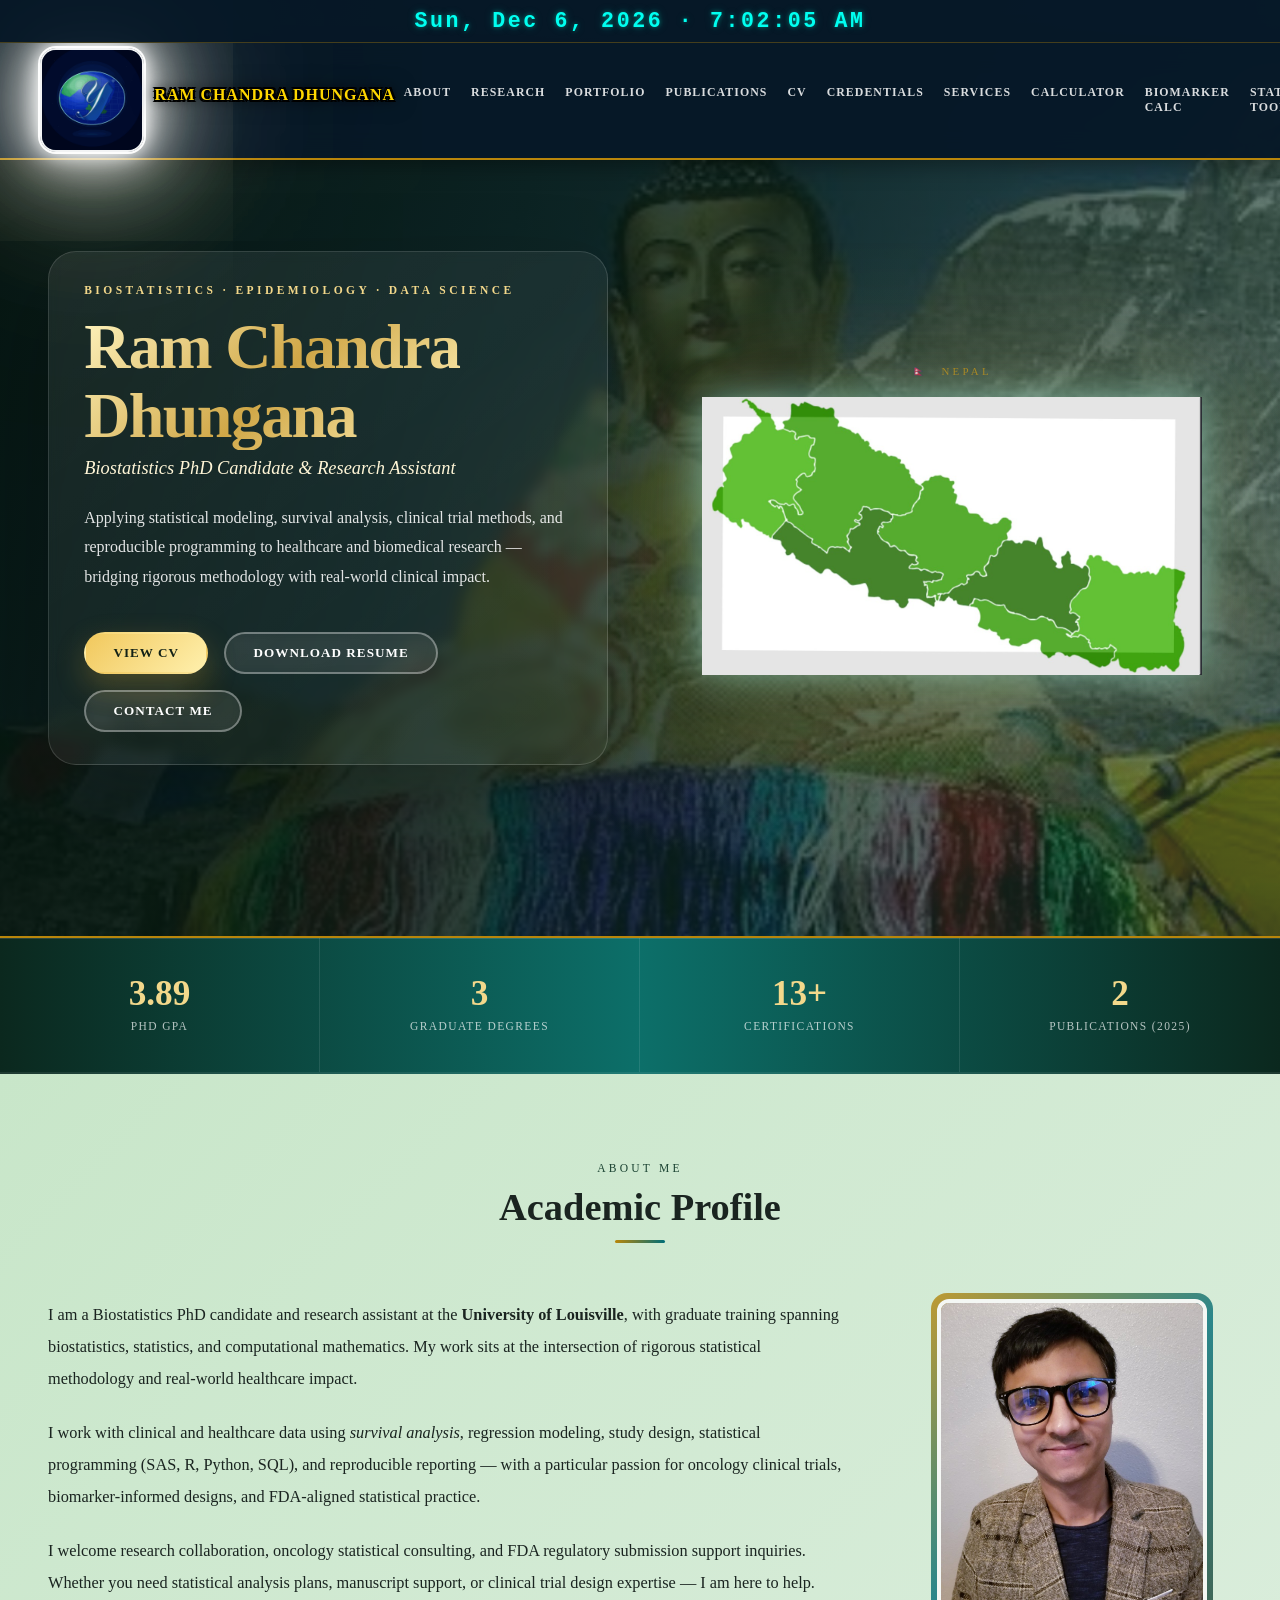
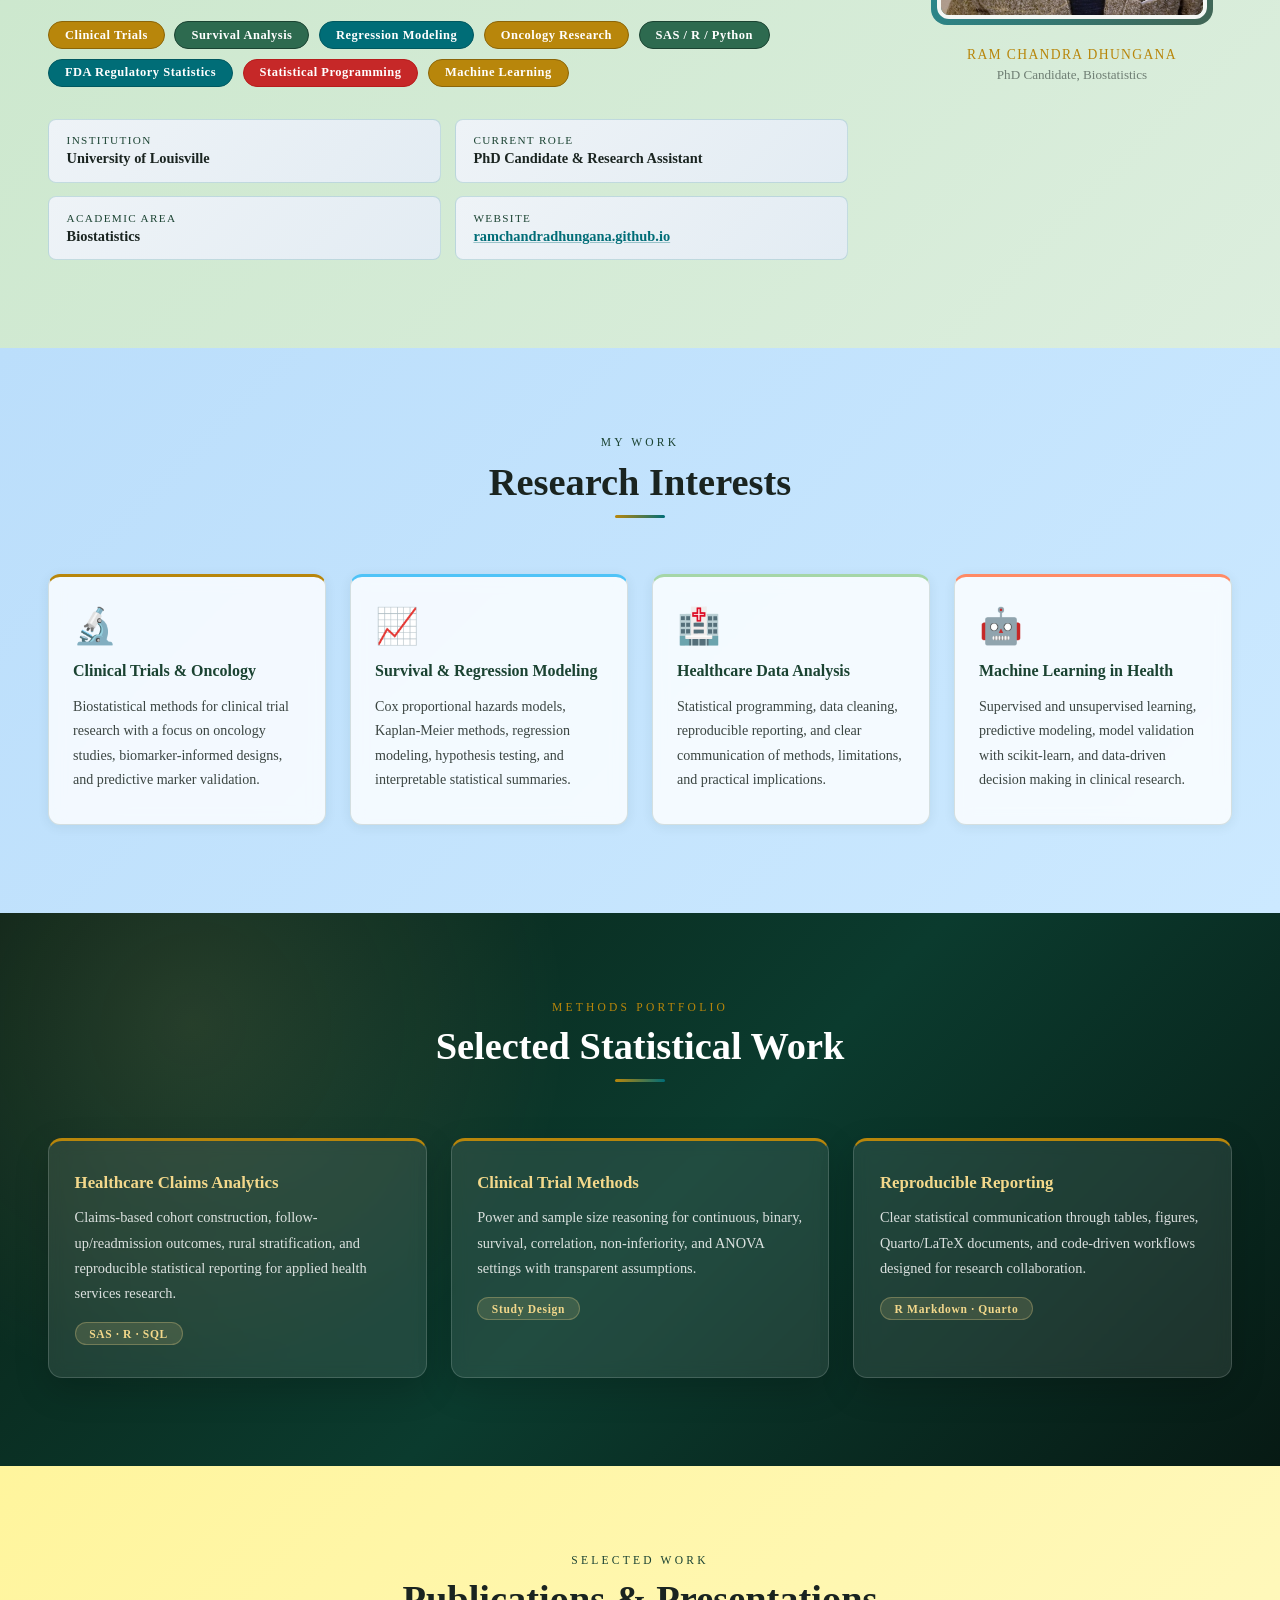
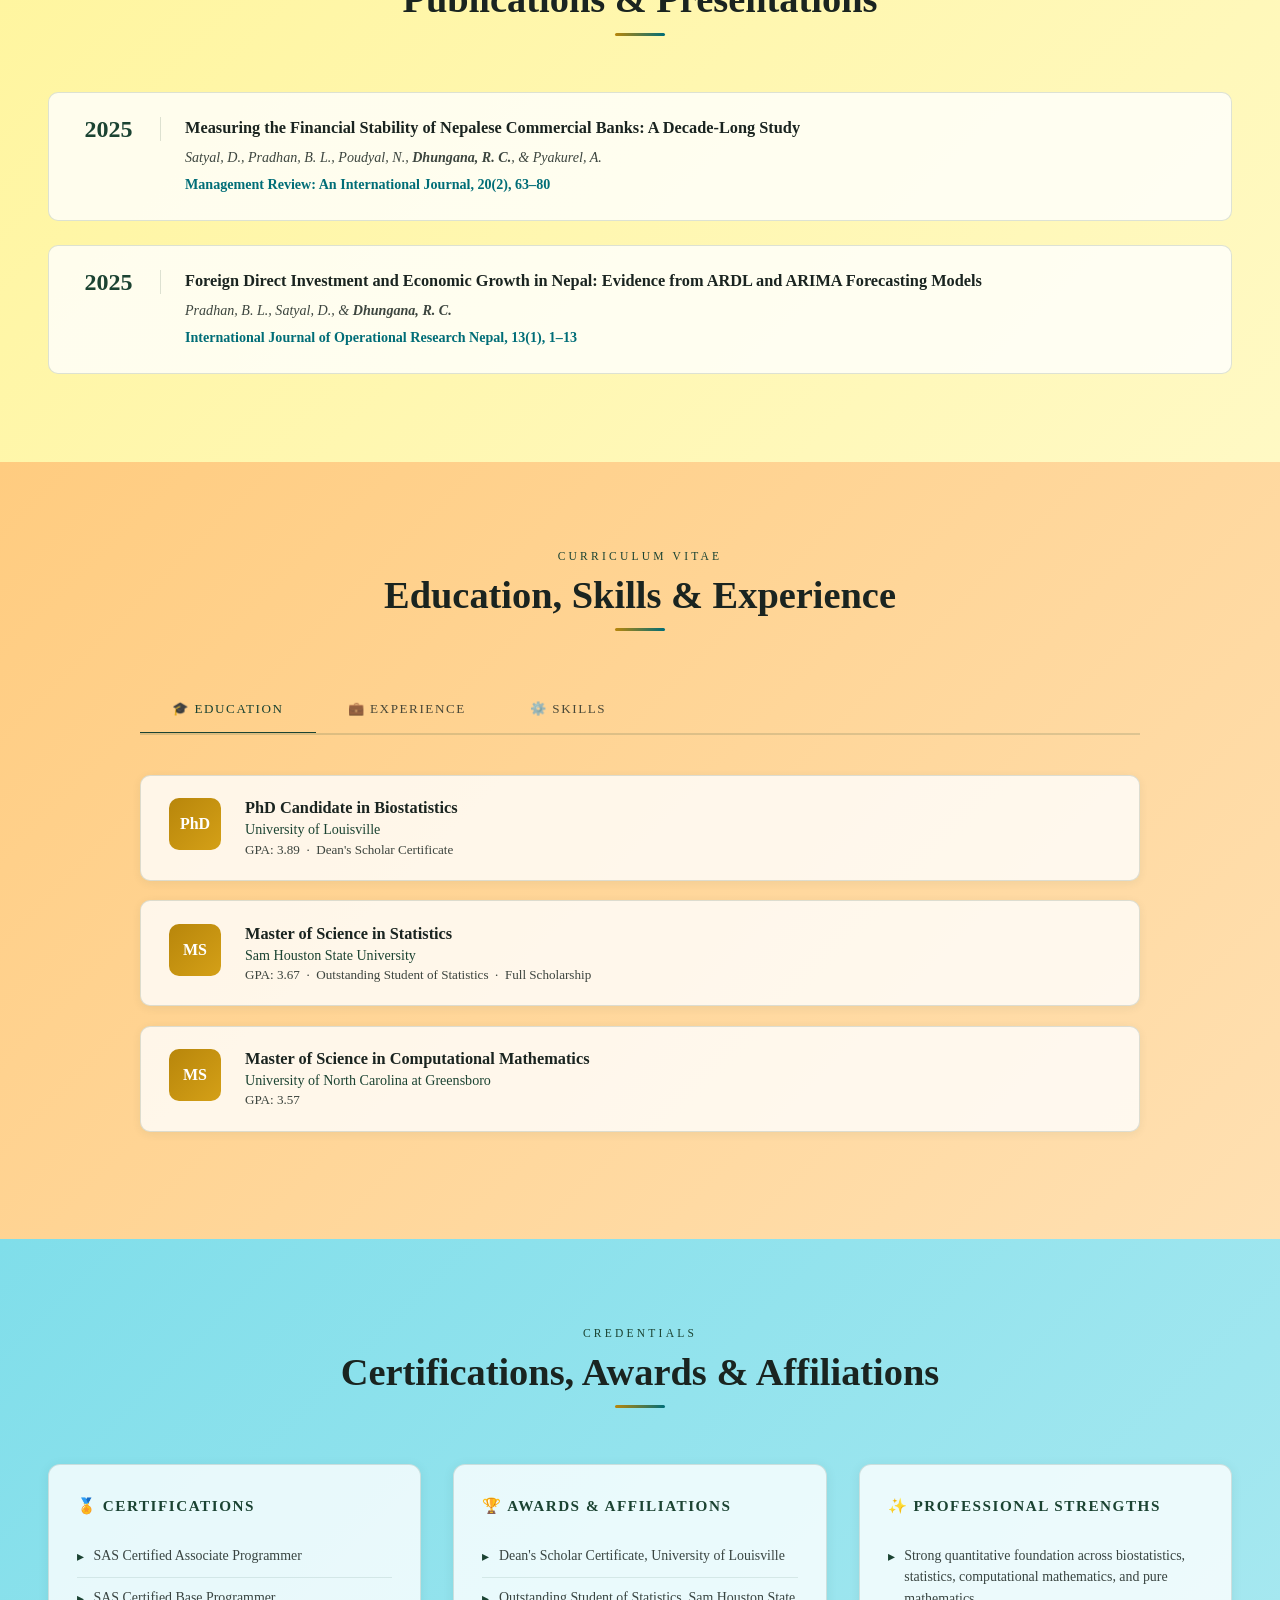
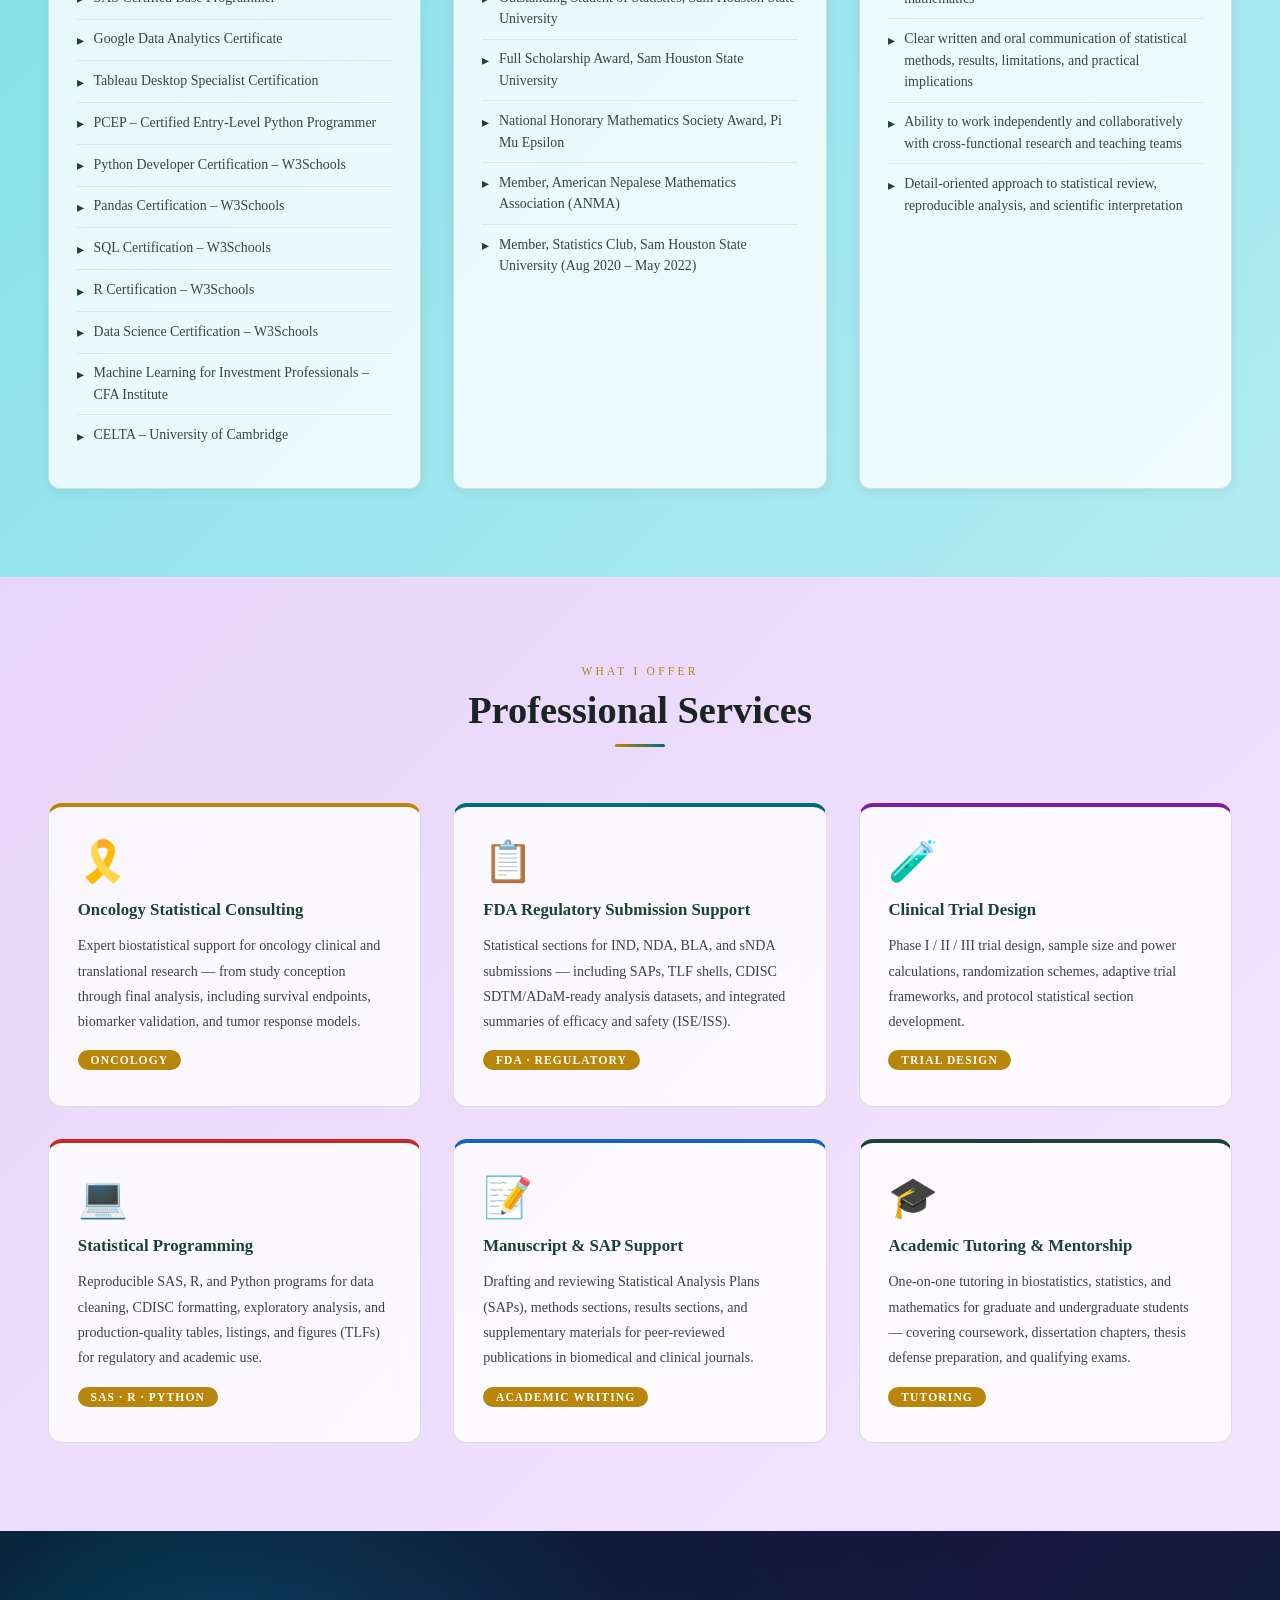
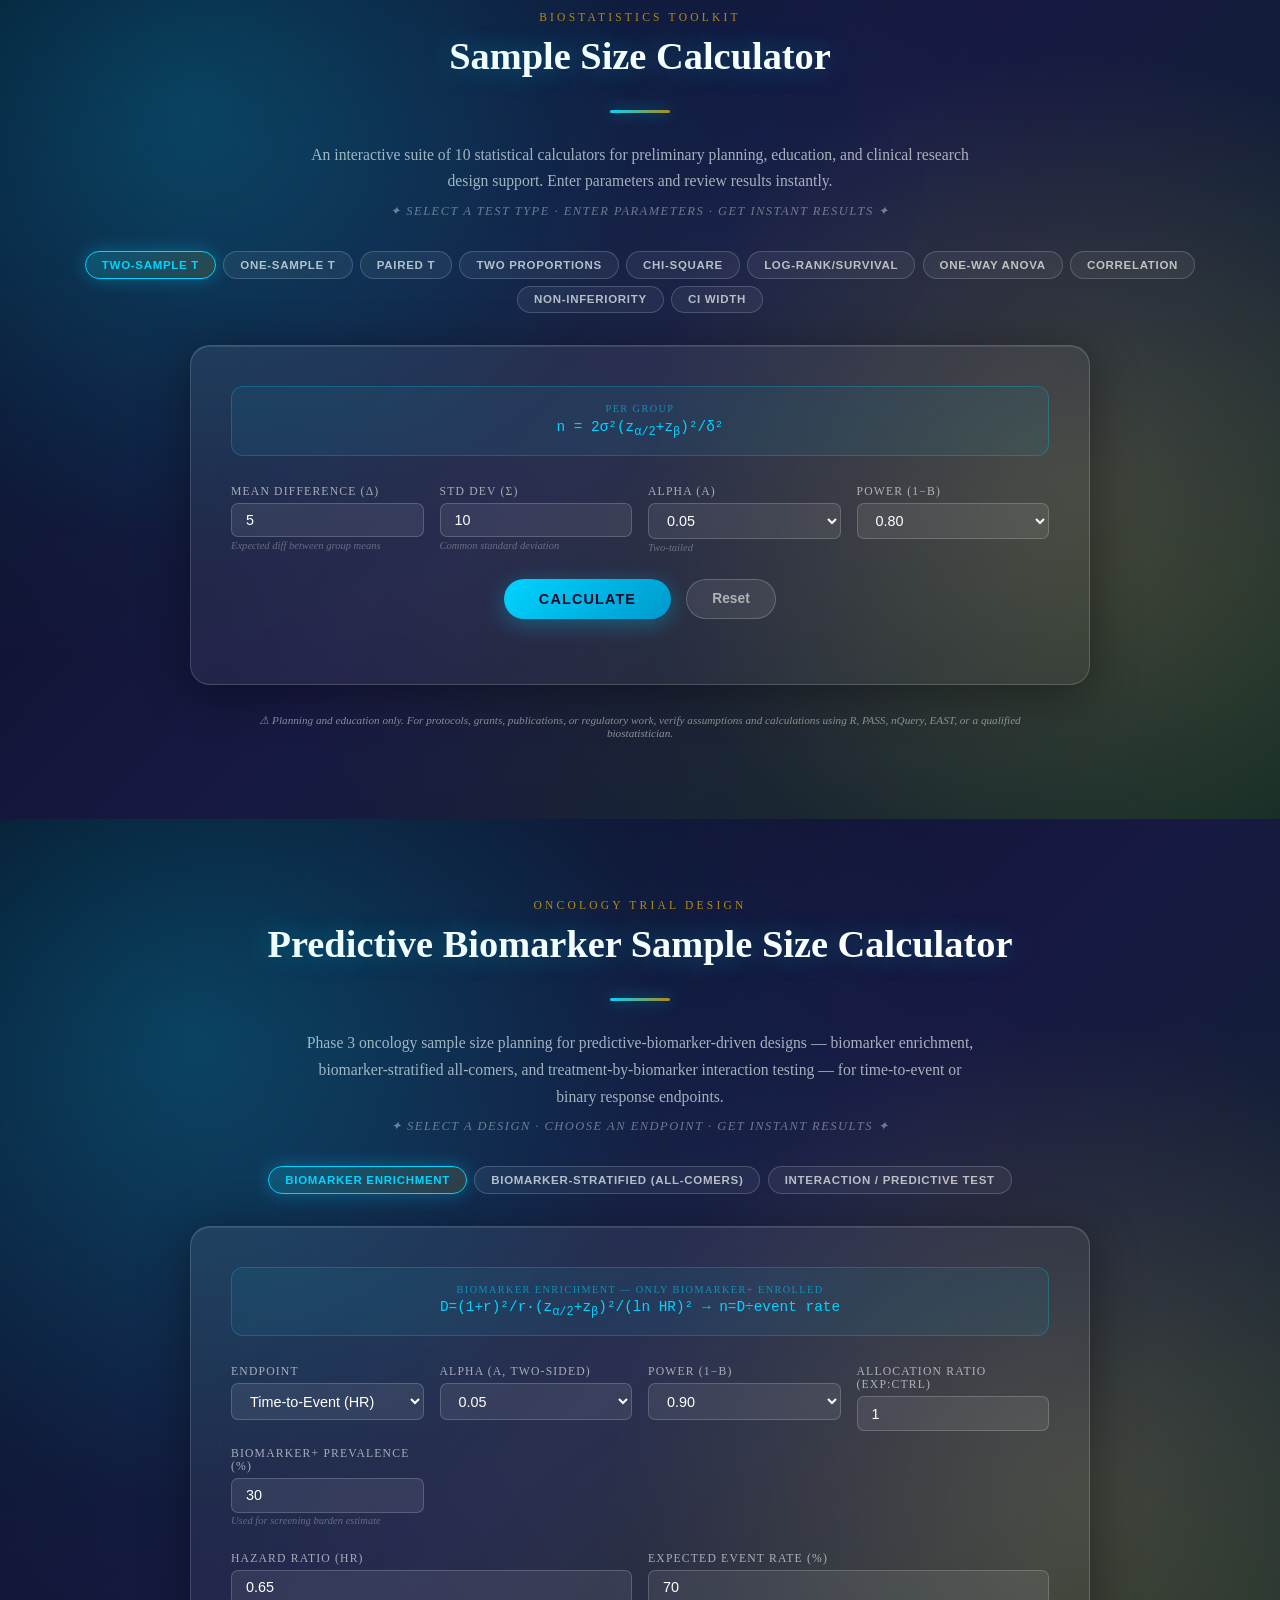
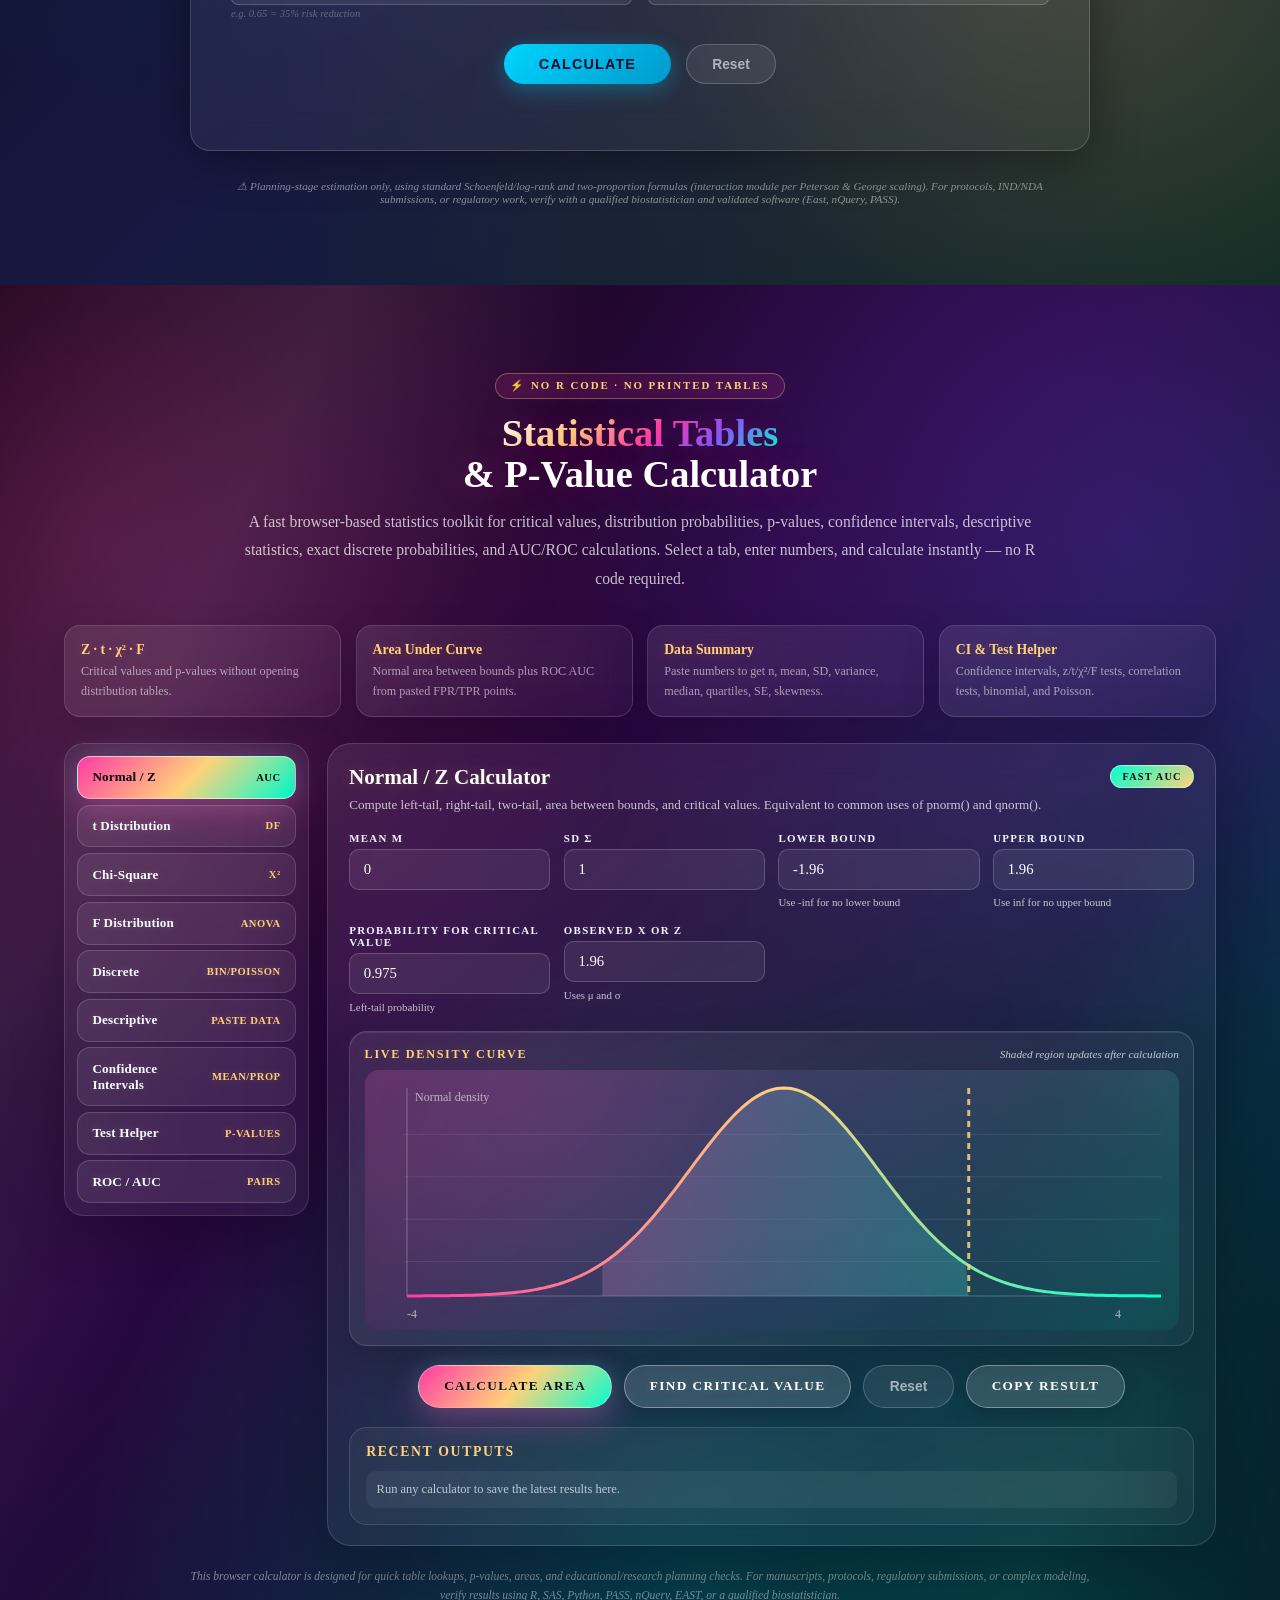
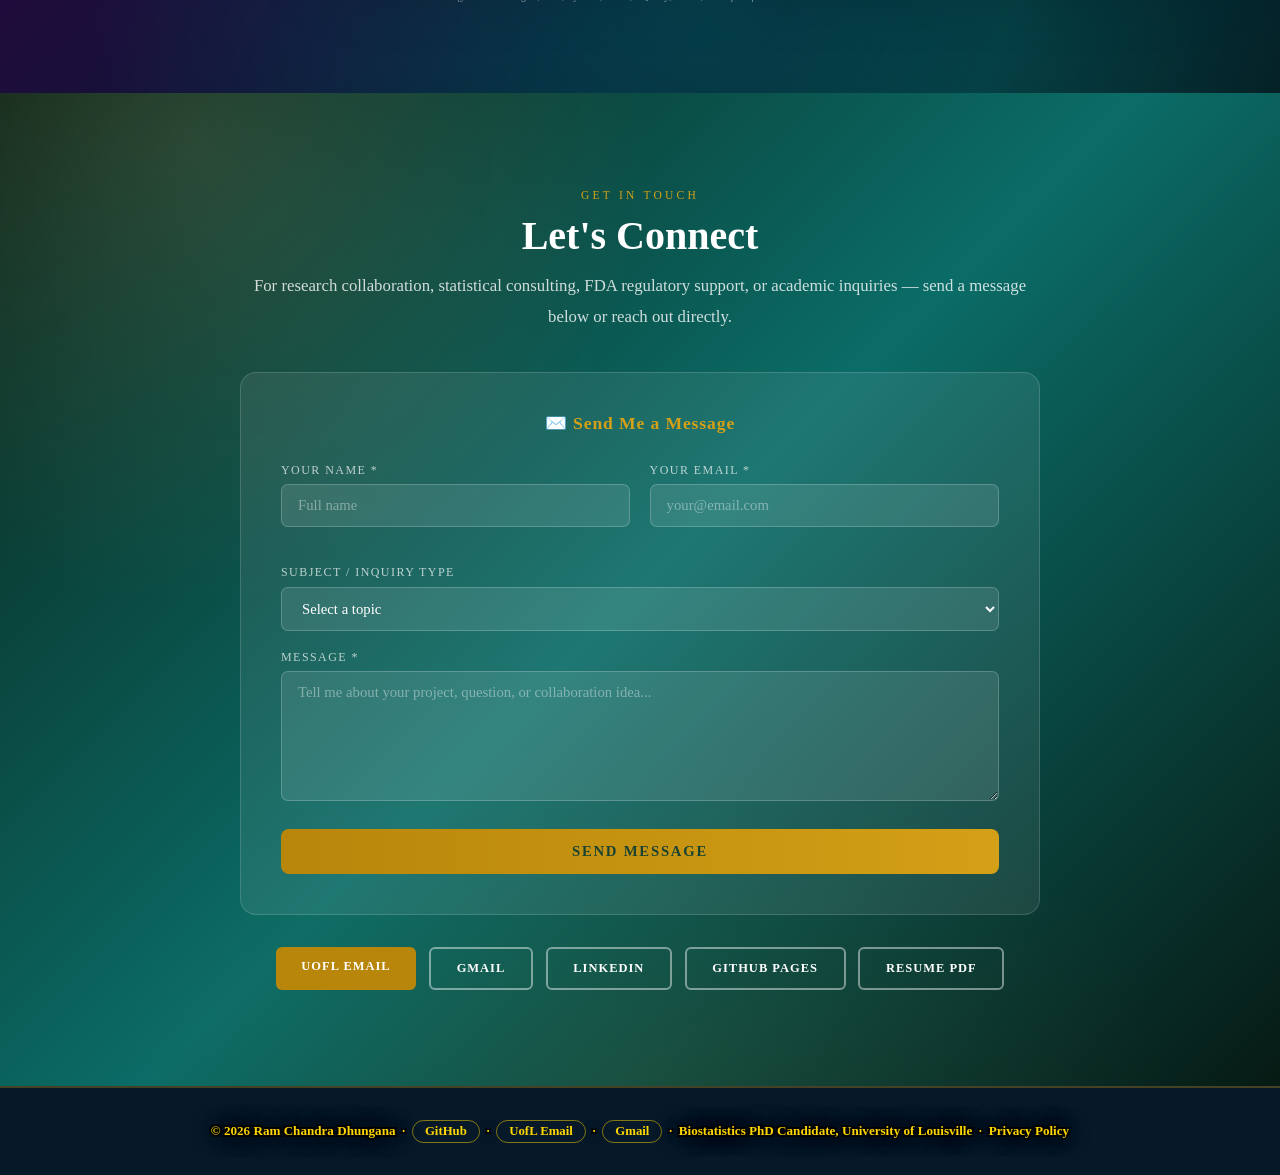
==== commit 9ad1047d: "Add files via upload" ====
--- a/index.html
+++ b/index.html
@@ -88,8 +88,9 @@
       100% { transform: perspective(300px) rotateX(0deg);   opacity: 1; }
     }
     #live-clock {
-      font-size: .95rem; font-weight: 700; letter-spacing: .1em;
-      font-family: monospace;
+      font-size: 1.35rem; font-weight: 900; letter-spacing: .12em;
+      font-family: 'Courier New', Consolas, monospace;
+      line-height: 1.3;
       color: #00fff0;
       text-shadow:
         0 0 4px rgba(0,229,201,.4),
@@ -99,7 +100,7 @@
     }
     #live-clock.flip { animation: neonFlicker 6s infinite, flipIn 0.35s ease-out; }
     .nav {
-      position: fixed; top: 34px; left: 0; right: 0; z-index: 900;
+      position: fixed; top: 42px; left: 0; right: 0; z-index: 900;
       background: rgba(7,24,40,0.97);
       backdrop-filter: blur(14px);
       border-bottom: 2px solid var(--gold);
@@ -151,11 +152,15 @@
     .nav-toggle {
       display: none; background: none; border: none; cursor: pointer;
       flex-direction: column; gap: 5px; padding: 4px;
+      border-radius: 4px; transition: transform .15s, background .2s;
     }
     .nav-toggle span {
       display: block; width: 24px; height: 2px;
       background: var(--forest); border-radius: 2px; transition: all .3s;
     }
+    .nav-toggle:hover { background: rgba(184,134,11,0.15); transform: scale(0.94); }
+    .nav-toggle:hover span { background: var(--gold); }
+    .nav-toggle:active { transform: scale(0.88); }
 
     /* ── HERO ────────────────────────────────────────────────────────── */
     .hero {
@@ -248,12 +253,16 @@
     .snap-item {
       padding: 2rem 1.5rem; text-align: center;
       border-right: 1px solid rgba(255,255,255,0.1);
+      transition: background .25s ease;
     }
     .snap-item:last-child { border-right: none; }
+    .snap-item:hover { background: rgba(255,255,255,0.06); }
     .snap-num {
       display: block; font-size: 2.2rem; line-height: 1;
       color: var(--gold); font-weight: 700; margin-bottom: 0.35rem;
-    }
+      transition: transform .25s ease;
+    }
+    .snap-item:hover .snap-num { transform: scale(1.1); }
     .snap-label {
       font-size: 0.72rem; letter-spacing: 0.12em; text-transform: uppercase;
       color: rgba(255,255,255,0.7);
@@ -325,9 +334,29 @@
 
     .info-row { display: grid; grid-template-columns: 1fr 1fr; gap: 0.85rem; margin-top: 2rem; }
     .info-box {
-      background: var(--glass); border: 1px solid var(--glass-border);
+      background: linear-gradient(135deg, #EEF3F7 0%, #E3ECF3 100%);
+      border: 1px solid rgba(0,109,119,0.18);
       border-radius: 8px; padding: 0.9rem 1.1rem;
-    }
+      transition: transform .2s ease, box-shadow .2s ease, border-color .2s ease, background .2s ease;
+    }
+    .info-box:hover {
+      transform: translateY(-4px);
+      box-shadow: 0 10px 24px rgba(27,67,50,0.15);
+      border-color: var(--gold);
+    }
+    .info-link-push {
+      display: inline-block; color: var(--teal) !important;
+      text-decoration: underline; text-decoration-color: rgba(0,109,119,0.35);
+      transition: transform .15s ease, filter .15s ease, color .15s ease, text-decoration-color .15s ease;
+    }
+    .info-link-push:hover {
+      transform: scale(0.86) translateY(5px);
+      box-shadow: inset 0 6px 16px rgba(0,0,0,0.4);
+      filter: brightness(0.6);
+      color: #7B5800 !important;
+      text-decoration-color: #7B5800;
+    }
+    .info-link-push:active { transform: scale(0.8) translateY(7px); filter: brightness(0.45); }
     .info-box span { font-size: 0.7rem; text-transform: uppercase; letter-spacing: 0.12em; color: var(--forest); display: block; margin-bottom: 0.2rem; }
     .info-box strong { font-size: 0.9rem; color: var(--text); }
 
@@ -337,12 +366,12 @@
       background: var(--glass); border: 1px solid var(--glass-border);
       box-shadow: 0 2px 12px rgba(27,67,50,0.08);
       border-top: 3px solid var(--gold); border-radius: 12px; padding: 2rem 1.5rem;
-      transition: transform .3s, box-shadow .3s; backdrop-filter: blur(8px);
+      transition: transform .3s, box-shadow .3s, background .3s, border-color .3s; backdrop-filter: blur(8px);
     }
     .r-card:nth-child(2) { border-top-color: #4FC3F7; }
     .r-card:nth-child(3) { border-top-color: #A5D6A7; }
     .r-card:nth-child(4) { border-top-color: #FF8A65; }
-    .r-card:hover { transform: translateY(-8px); box-shadow: 0 20px 50px rgba(0,0,0,0.15); }
+    .r-card:hover { transform: translateY(-8px); box-shadow: 0 20px 50px rgba(0,0,0,0.15); background: rgba(255,255,255,0.95); border-color: var(--gold); }
     .r-card-icon { font-size: 2.2rem; margin-bottom: 1rem; line-height: 1; }
     .r-card h3 { font-size: 1rem; color: var(--forest); margin-bottom: 0.7rem; line-height: 1.4; }
     .r-card p { font-size: 0.88rem; line-height: 1.75; color: var(--off-white); }
@@ -394,7 +423,9 @@
       background: var(--glass); border: 1px solid var(--glass-border);
       box-shadow: 0 2px 10px rgba(27,67,50,0.07);
       border-radius: 10px; padding: 1.4rem 1.75rem; margin-bottom: 1.2rem;
-    }
+      transition: transform .25s ease, box-shadow .25s ease !important;
+    }
+    .edu-item:hover { transform: translateY(-6px) !important; box-shadow: 0 16px 40px rgba(0,0,0,0.15) !important; }
     .edu-badge {
       min-width: 52px; height: 52px;
       background: linear-gradient(135deg, var(--gold) 0%, var(--gold-light) 100%);
@@ -408,7 +439,8 @@
     .skill-section { margin-bottom: 2rem; }
     .skill-section h4 { color: var(--forest); font-size: 0.85rem; letter-spacing: 0.15em; text-transform: uppercase; margin-bottom: 0.85rem; }
     .skill-chips { display: flex; flex-wrap: wrap; gap: 0.6rem; }
-    .chip { padding: 0.38rem 1.1rem; border-radius: 50px; font-size: 0.8rem; font-weight: 600; }
+    .chip { padding: 0.38rem 1.1rem; border-radius: 50px; font-size: 0.8rem; font-weight: 600; transition: transform .2s ease, filter .2s ease, box-shadow .2s ease; cursor: default; }
+    .chip:hover { transform: translateY(-3px) scale(1.05); filter: brightness(1.15); box-shadow: 0 8px 18px rgba(0,0,0,0.2); }
     .chip-y { background: #7B5800; color: #FFFFFF; border: 1px solid #5C4000; }
     .chip-t { background: #00565E; color: #FFFFFF; border: 1px solid #003F45; }
     .chip-g { background: #1B4332; color: #FFFFFF; border: 1px solid #0D2B20; }
@@ -419,7 +451,9 @@
       background: linear-gradient(135deg, #E8F4F8 0%, #F0F8FF 100%);
       border-radius: 0 10px 10px 0; margin-bottom: 1.2rem;
       box-shadow: 0 2px 10px rgba(0,109,119,0.10);
-    }
+      transition: transform .25s ease, box-shadow .25s ease, border-color .25s ease !important;
+    }
+    .exp-item:hover { transform: translateX(6px) !important; box-shadow: 0 12px 30px rgba(0,109,119,0.22) !important; border-left-color: var(--gold) !important; }
     .exp-item h3 { font-size: 1.02rem; color: var(--text); }
     .exp-item .org { color: var(--forest); font-size: 0.88rem; margin: 0.2rem 0 0.15rem; }
     .exp-item .period { color: var(--dim); font-size: 0.8rem; margin-bottom: 0.75rem; }
@@ -432,7 +466,9 @@
       background: var(--glass); border: 1px solid var(--glass-border);
       box-shadow: 0 2px 12px rgba(27,67,50,0.08);
       border-radius: 12px; padding: 2rem 1.75rem;
-    }
+      transition: transform .3s, box-shadow .3s, background .3s, border-color .3s;
+    }
+    .cred-card:hover { transform: translateY(-8px); box-shadow: 0 20px 50px rgba(0,0,0,0.15); background: rgba(255,255,255,0.95); border-color: var(--gold); }
     .cred-card h3 {
       font-size: 0.95rem; color: var(--forest); margin-bottom: 1.3rem;
       text-transform: uppercase; letter-spacing: 0.1em;
@@ -453,7 +489,7 @@
     .svc-card {
       background: var(--glass); border: 1px solid var(--glass-border);
       border-top: 4px solid var(--gold); border-radius: 14px;
-      padding: 2.2rem 1.8rem; transition: transform .3s, box-shadow .3s;
+      padding: 2.2rem 1.8rem; transition: transform .3s, box-shadow .3s, background .3s, border-color .3s;
       backdrop-filter: blur(10px);
     }
     .svc-card:nth-child(2) { border-top-color: var(--teal); }
@@ -461,7 +497,7 @@
     .svc-card:nth-child(4) { border-top-color: #C62828; }
     .svc-card:nth-child(5) { border-top-color: #1565C0; }
     .svc-card:nth-child(6) { border-top-color: var(--forest); }
-    .svc-card:hover { transform: translateY(-8px); box-shadow: 0 20px 50px rgba(27,67,50,0.18); }
+    .svc-card:hover { transform: translateY(-8px); box-shadow: 0 20px 50px rgba(27,67,50,0.18); background: rgba(255,255,255,0.95); border-color: var(--gold); }
     .svc-icon { font-size: 2.5rem; margin-bottom: 1.1rem; line-height: 1; }
     .svc-card h3 { font-size: 1.05rem; color: var(--forest); margin-bottom: 0.75rem; line-height: 1.3; }
     .svc-card p { font-size: 0.88rem; line-height: 1.8; color: var(--off-white); }
@@ -524,7 +560,7 @@
       padding: .18rem .75rem;
       border-radius: 20px;
       border: 1px solid rgba(255,215,0,.5);
-      transition: background .15s ease, border-color .15s ease;
+      transition: background .15s ease, border-color .15s ease, transform .15s ease, box-shadow .15s ease, filter .15s ease;
       text-shadow: none !important;
       color: #FFD700 !important;
       font-size: .8rem;
@@ -533,6 +569,13 @@
       background: rgba(255,215,0,.18);
       border-color: #FFD700;
       opacity: 1 !important;
+      transform: scale(0.93) translateY(3px);
+      box-shadow: inset 0 3px 8px rgba(0,0,0,0.35);
+      filter: brightness(0.9);
+    }
+    .footer-pill:active {
+      transform: scale(0.89) translateY(4px);
+      filter: brightness(0.78);
     }
 
     .contact-form-wrap {
@@ -1181,7 +1224,7 @@
             <div class="info-box"><span>Institution</span><strong>University of Louisville</strong></div>
             <div class="info-box"><span>Current Role</span><strong>PhD Candidate &amp; Research Assistant</strong></div>
             <div class="info-box"><span>Academic Area</span><strong>Biostatistics</strong></div>
-            <div class="info-box"><span>Website</span><strong><a href="https://ramchandradhungana.github.io" style="color:var(--forest)">ramchandradhungana.github.io</a></strong></div>
+            <div class="info-box"><span>Website</span><strong><a href="https://ramchandradhungana.github.io" class="info-link-push">ramchandradhungana.github.io</a></strong></div>
           </div>
         </div>
         <div class="profile-card">
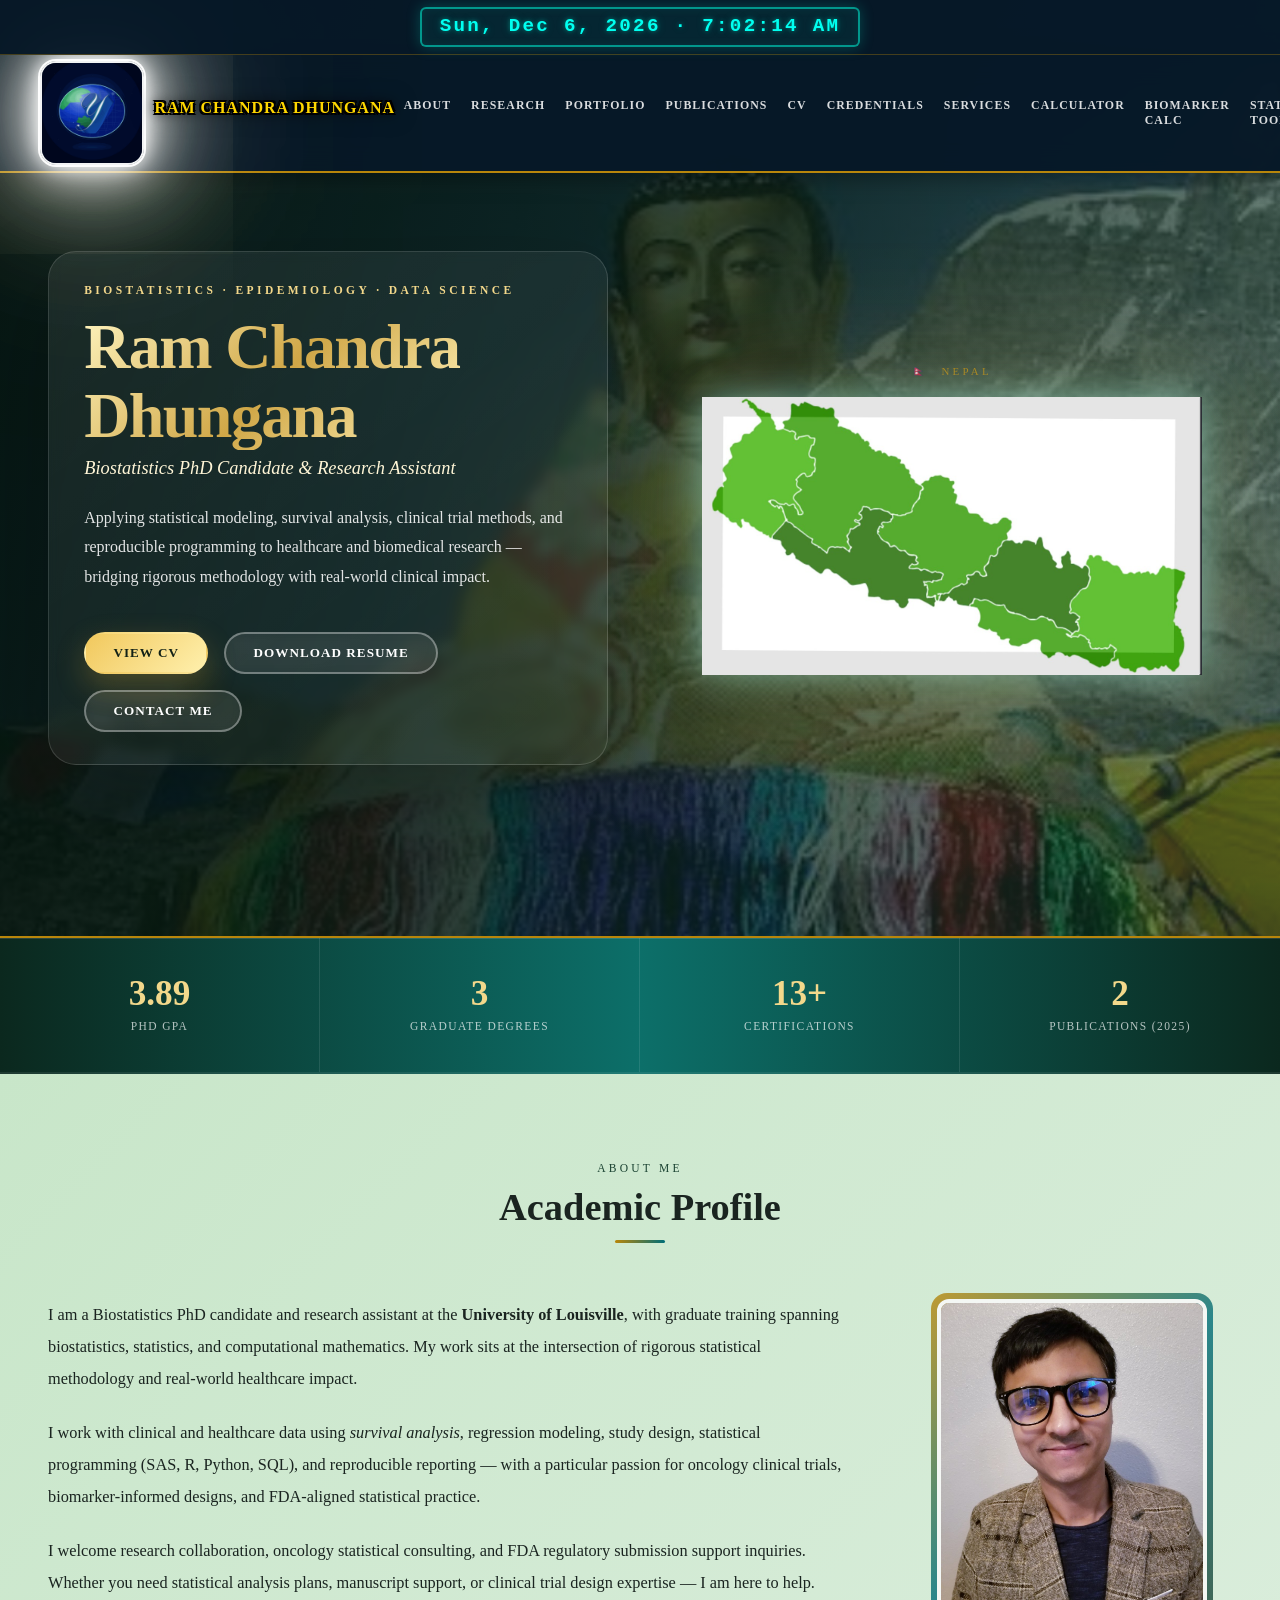
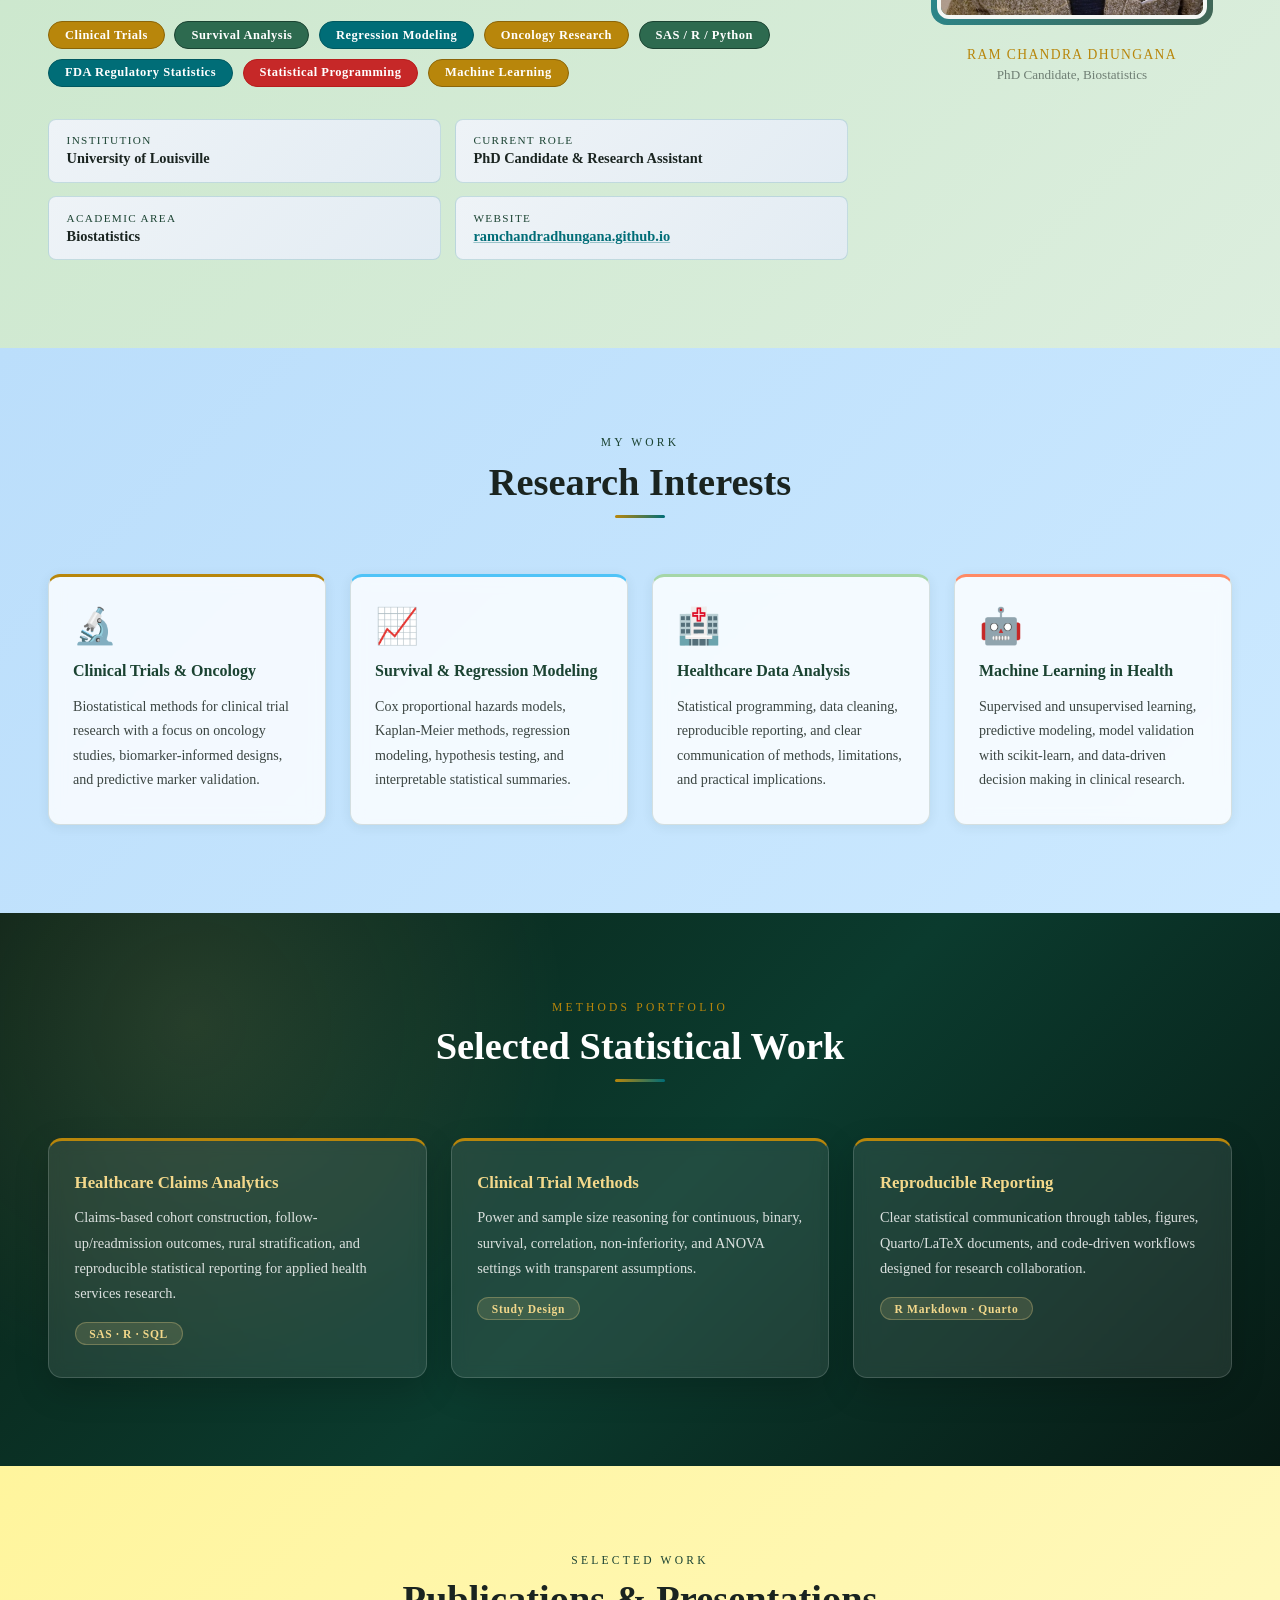
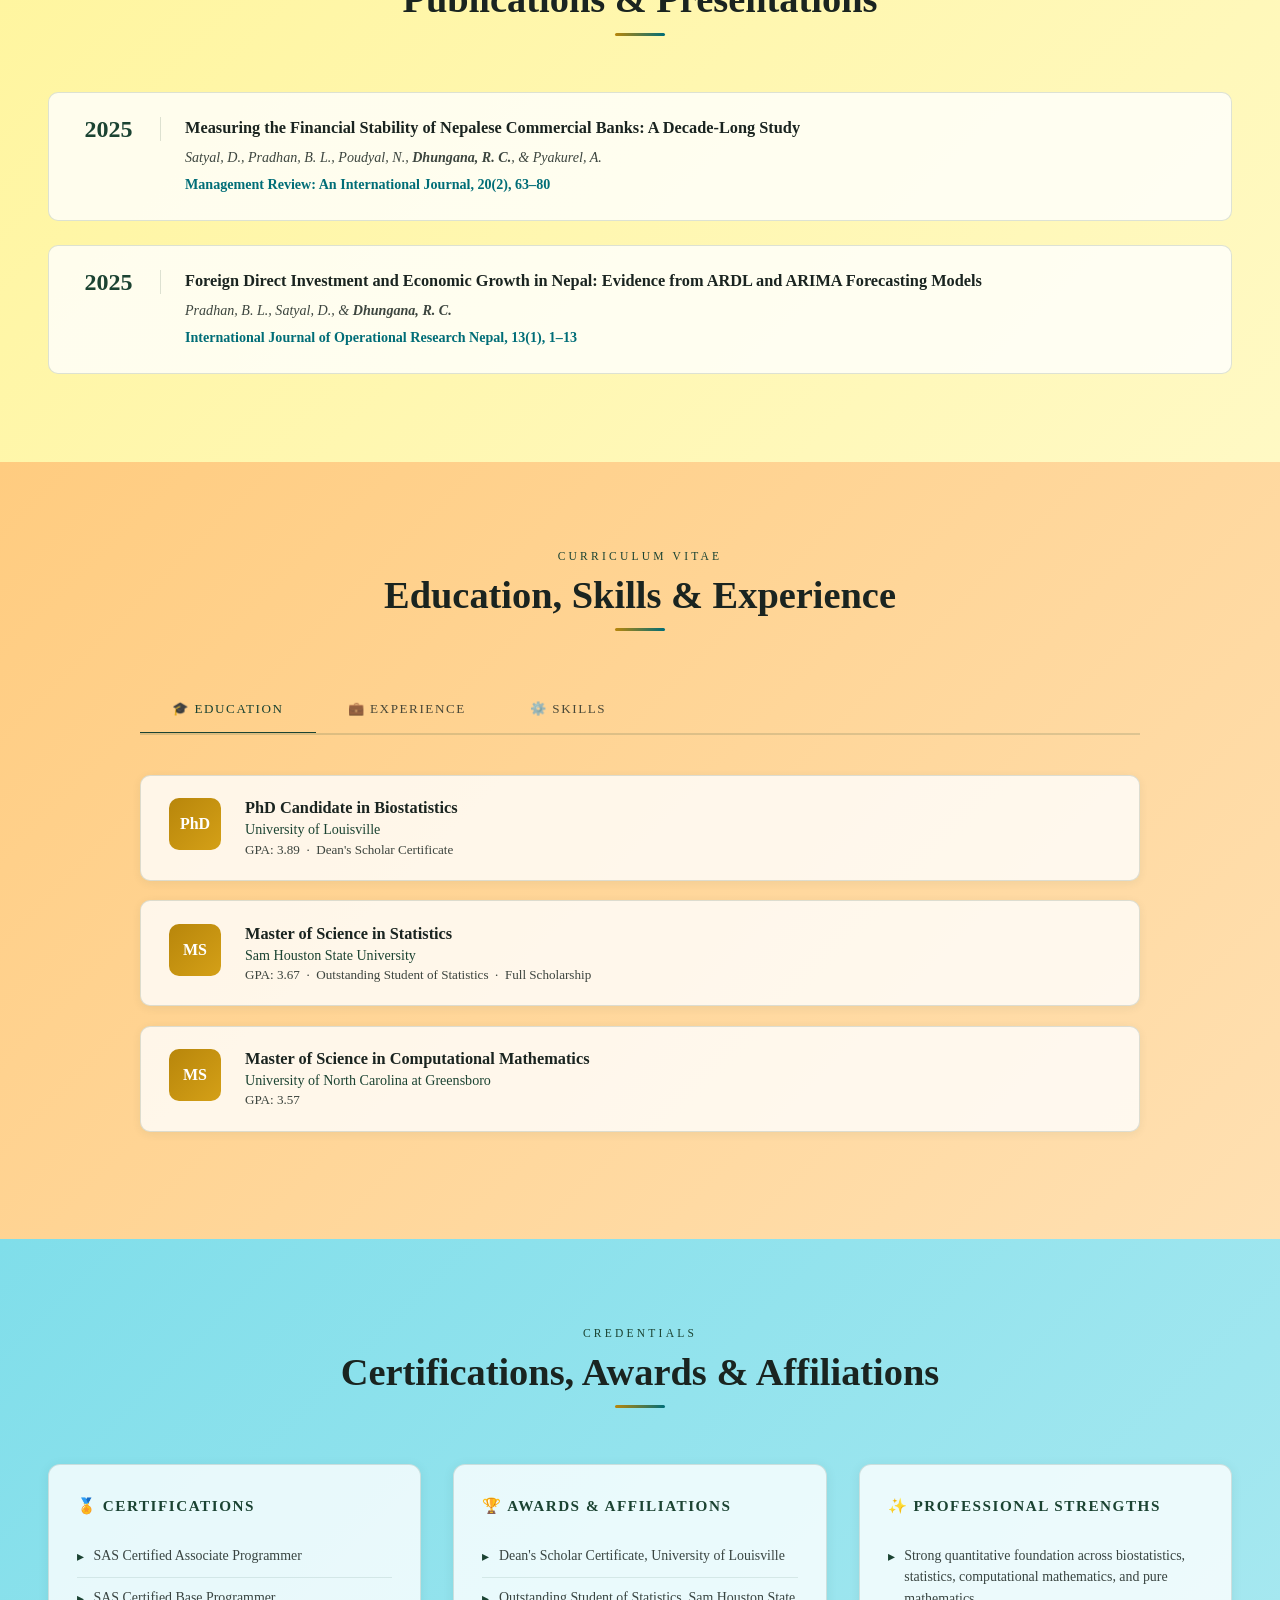
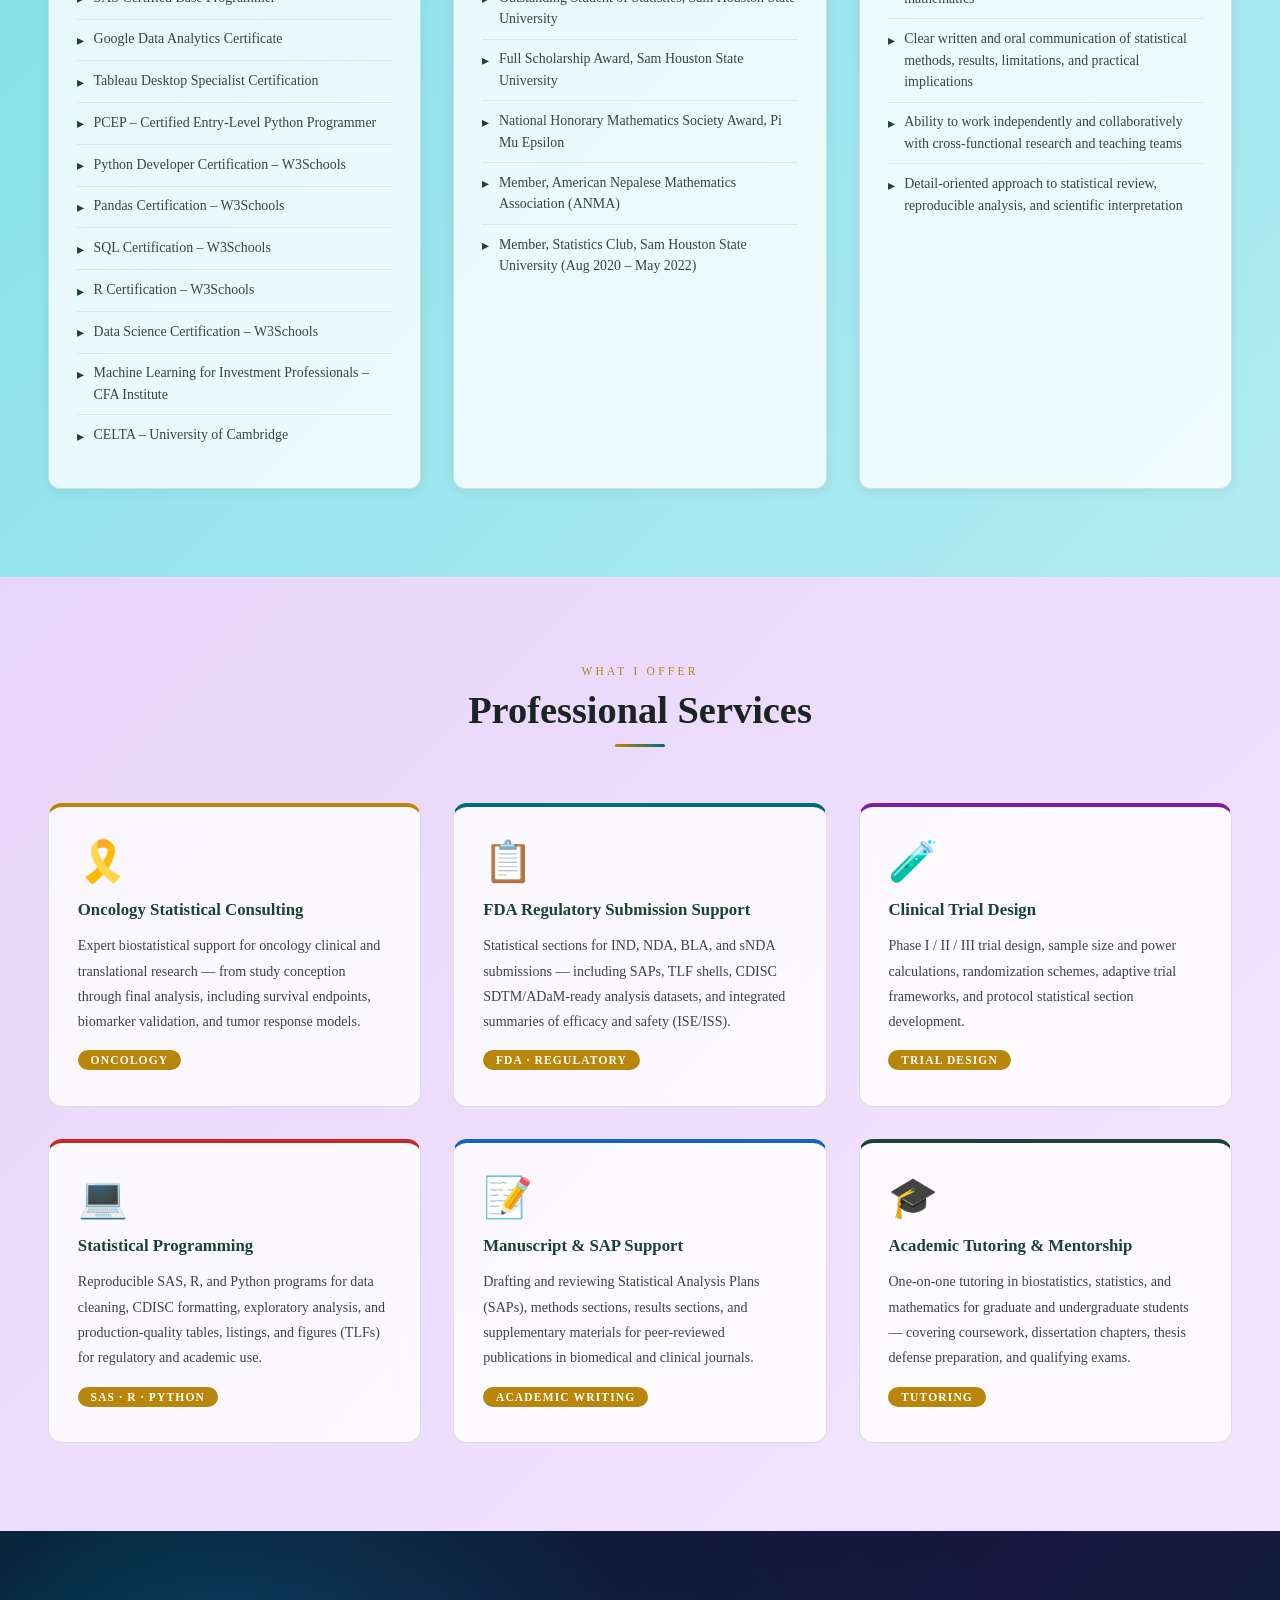
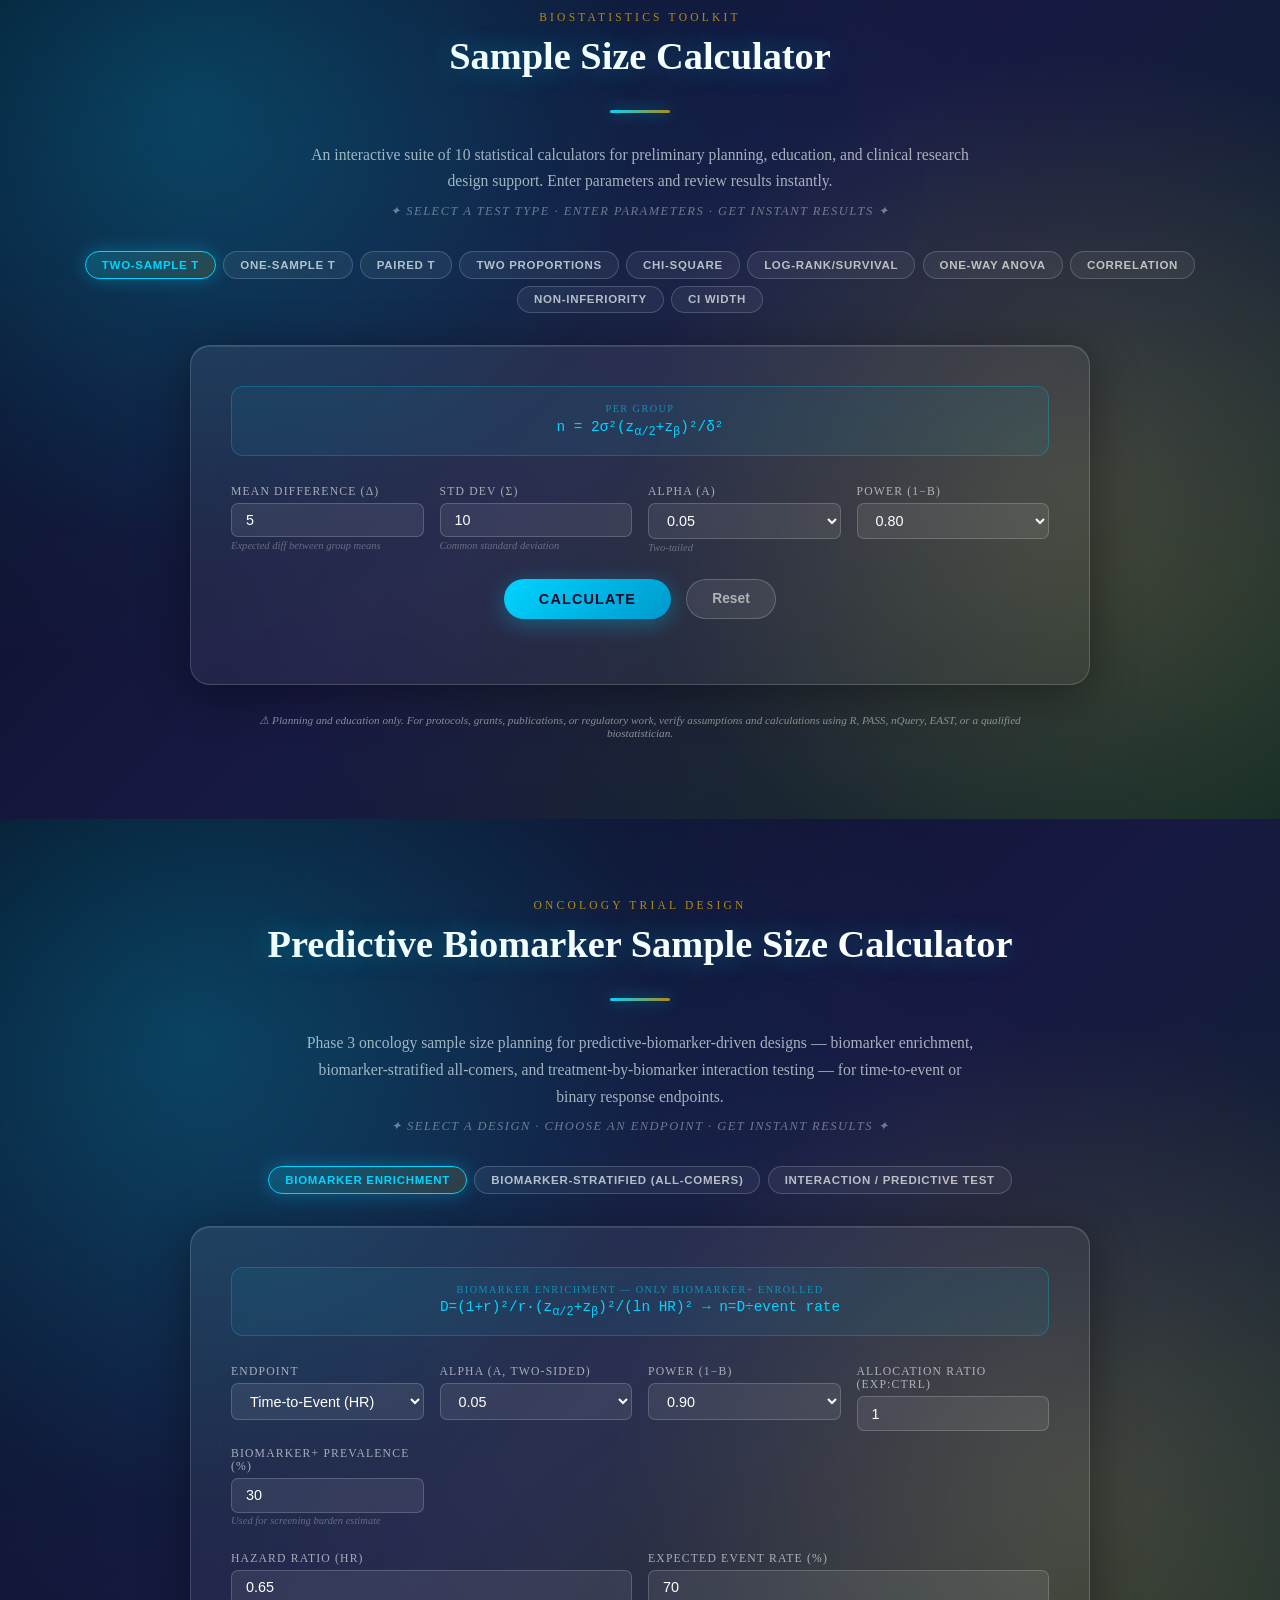
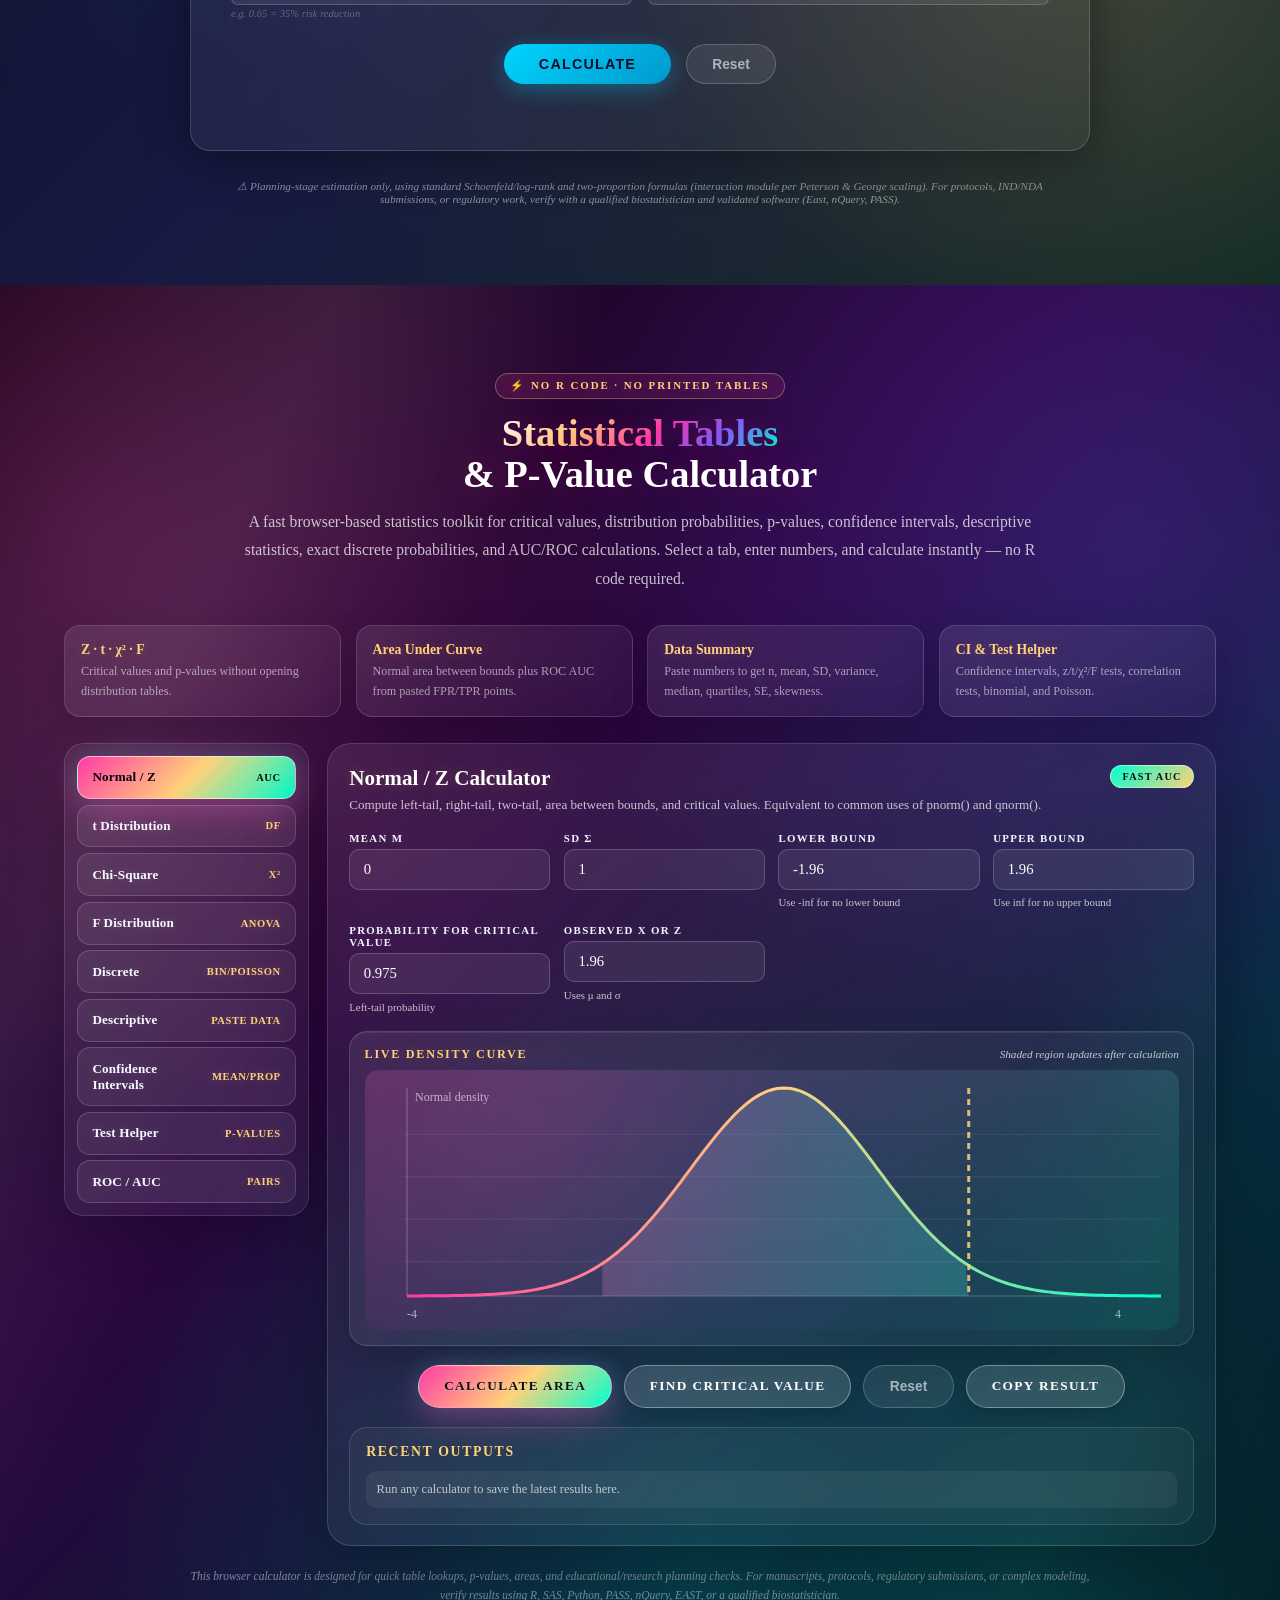
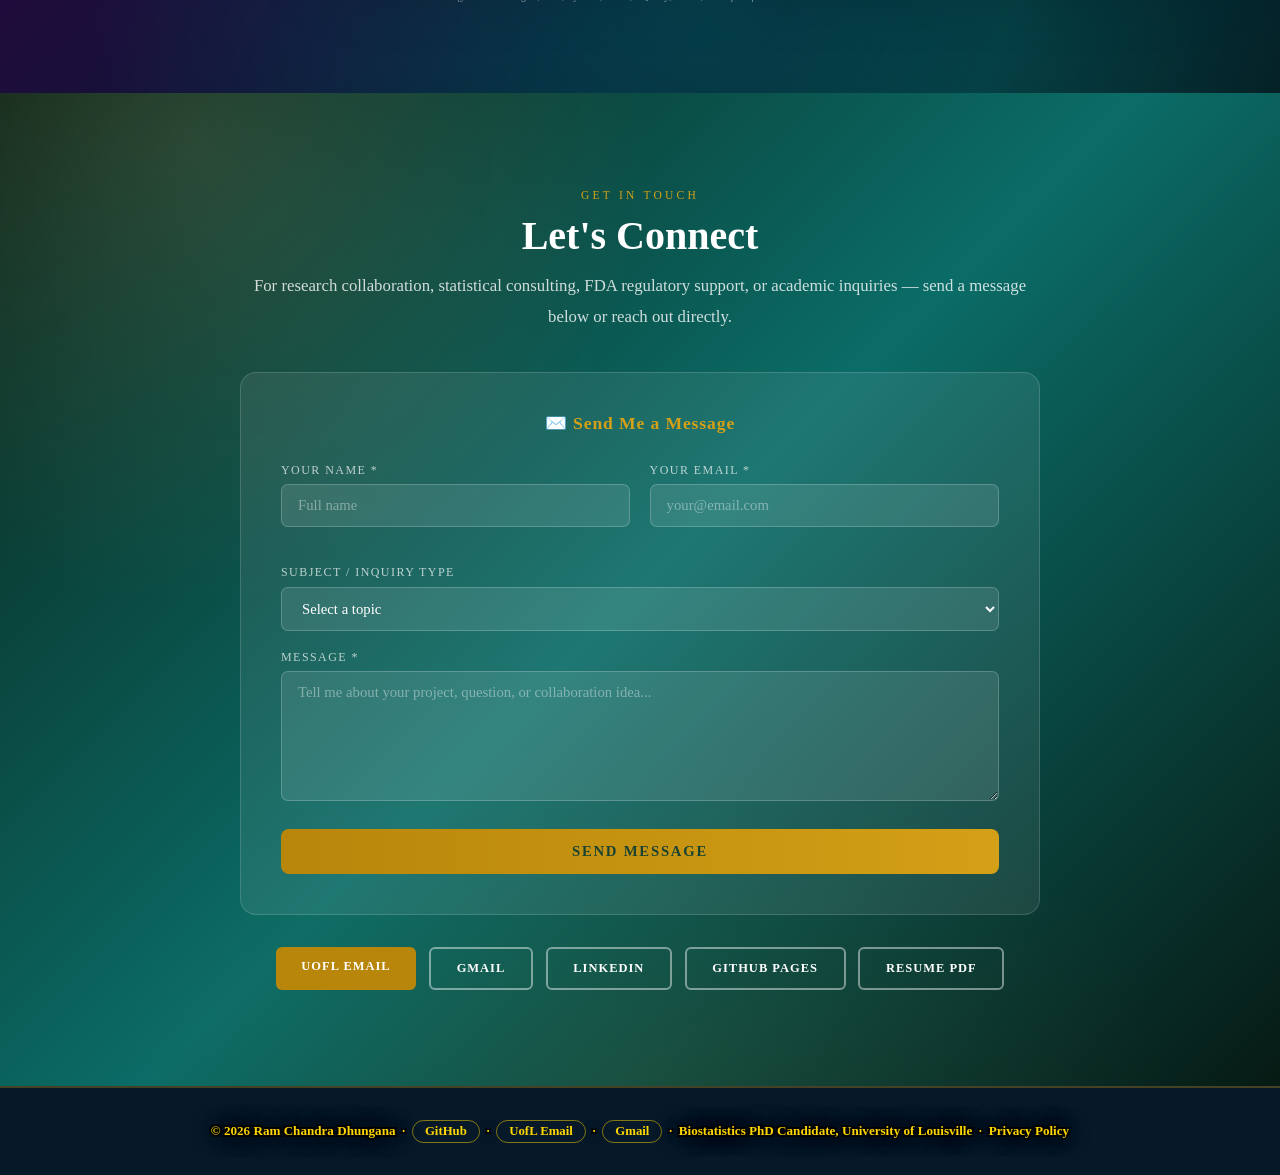
==== commit 18e1669e: "Add files via upload" ====
--- a/index.html
+++ b/index.html
@@ -88,7 +88,7 @@
       100% { transform: perspective(300px) rotateX(0deg);   opacity: 1; }
     }
     #live-clock {
-      font-size: 1.35rem; font-weight: 900; letter-spacing: .12em;
+      font-size: 1.2rem; font-weight: 900; letter-spacing: .12em;
       font-family: 'Courier New', Consolas, monospace;
       line-height: 1.3;
       color: #00fff0;
@@ -97,10 +97,15 @@
         0 0 10px rgba(0,229,201,.25);
       animation: neonFlicker 6s infinite;
       display: inline-block;
+      padding: .35rem 1.1rem;
+      background: rgba(0,229,201,0.07);
+      border: 2.5px solid rgba(0,229,201,0.6);
+      border-radius: 6px;
+      box-shadow: 0 0 14px rgba(0,229,201,0.25), inset 0 0 10px rgba(0,229,201,0.08);
     }
     #live-clock.flip { animation: neonFlicker 6s infinite, flipIn 0.35s ease-out; }
     .nav {
-      position: fixed; top: 42px; left: 0; right: 0; z-index: 900;
+      position: fixed; top: 55px; left: 0; right: 0; z-index: 900;
       background: rgba(7,24,40,0.97);
       backdrop-filter: blur(14px);
       border-bottom: 2px solid var(--gold);
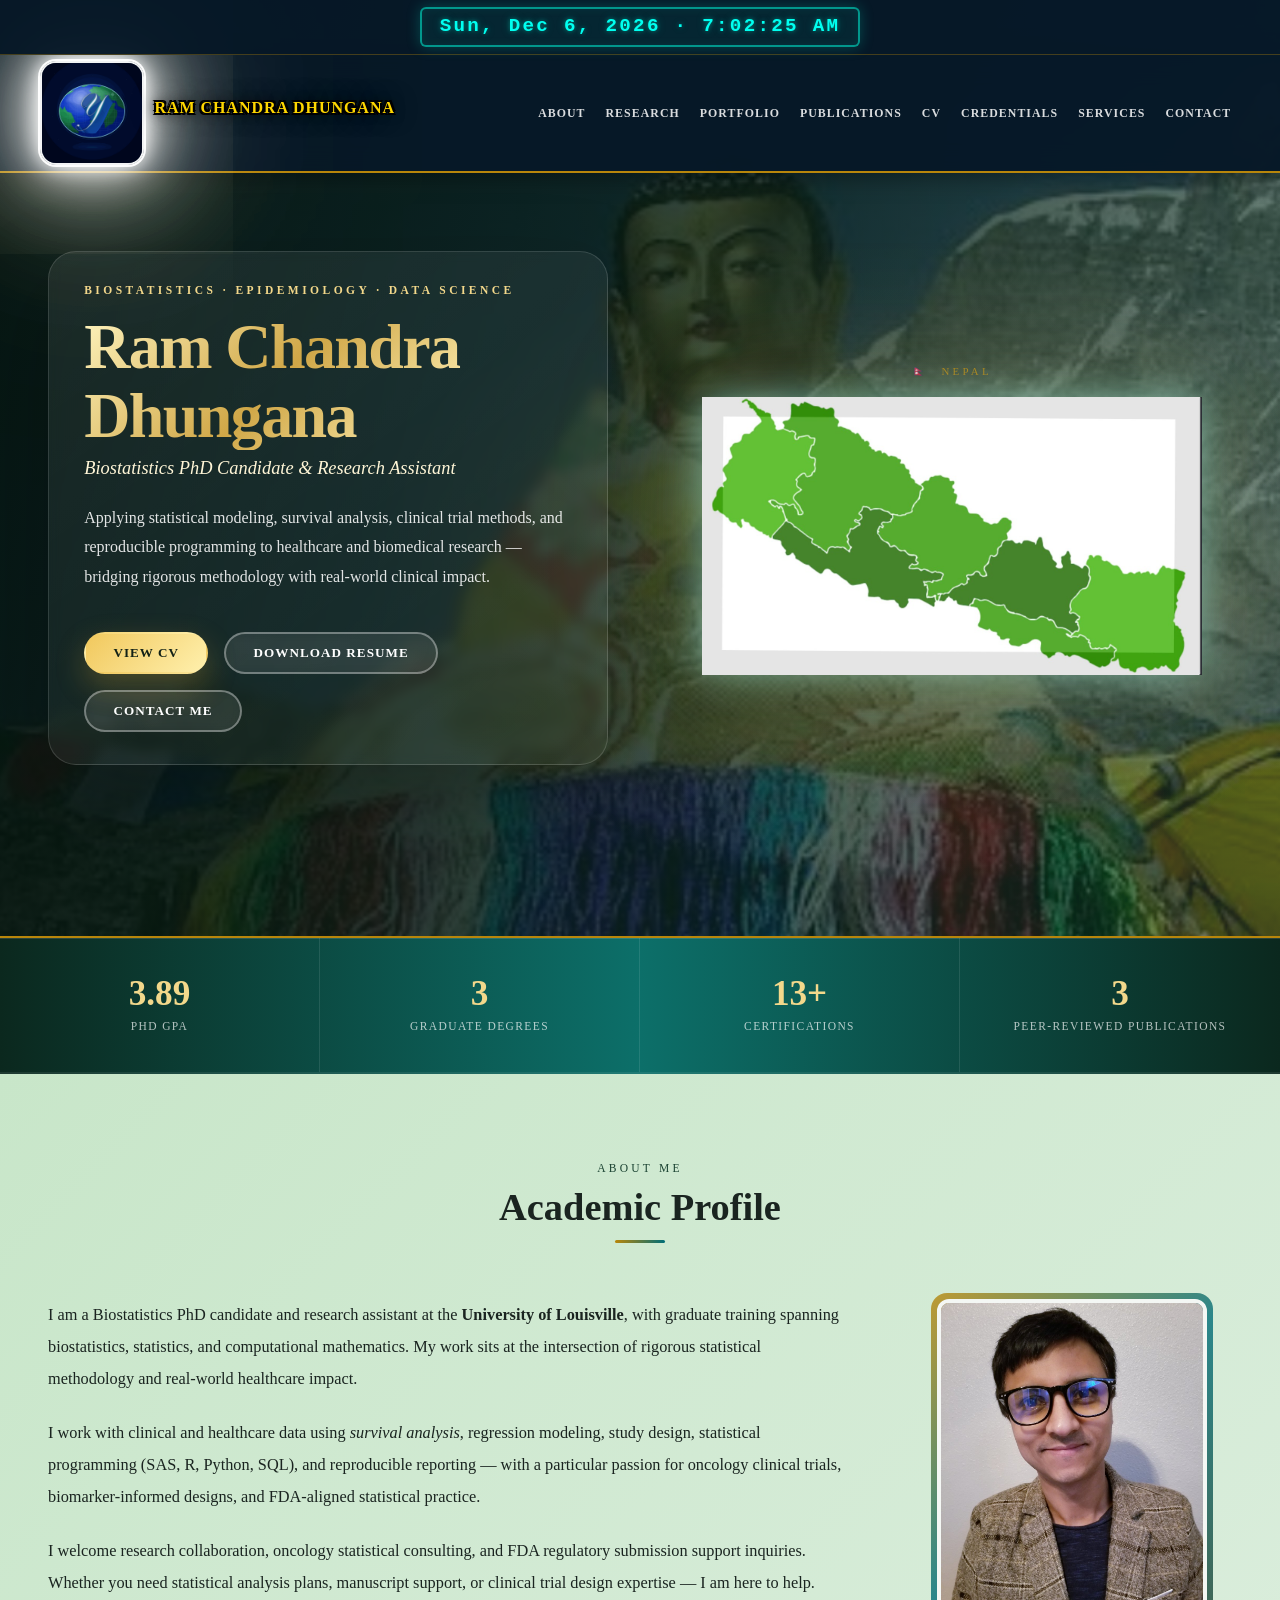
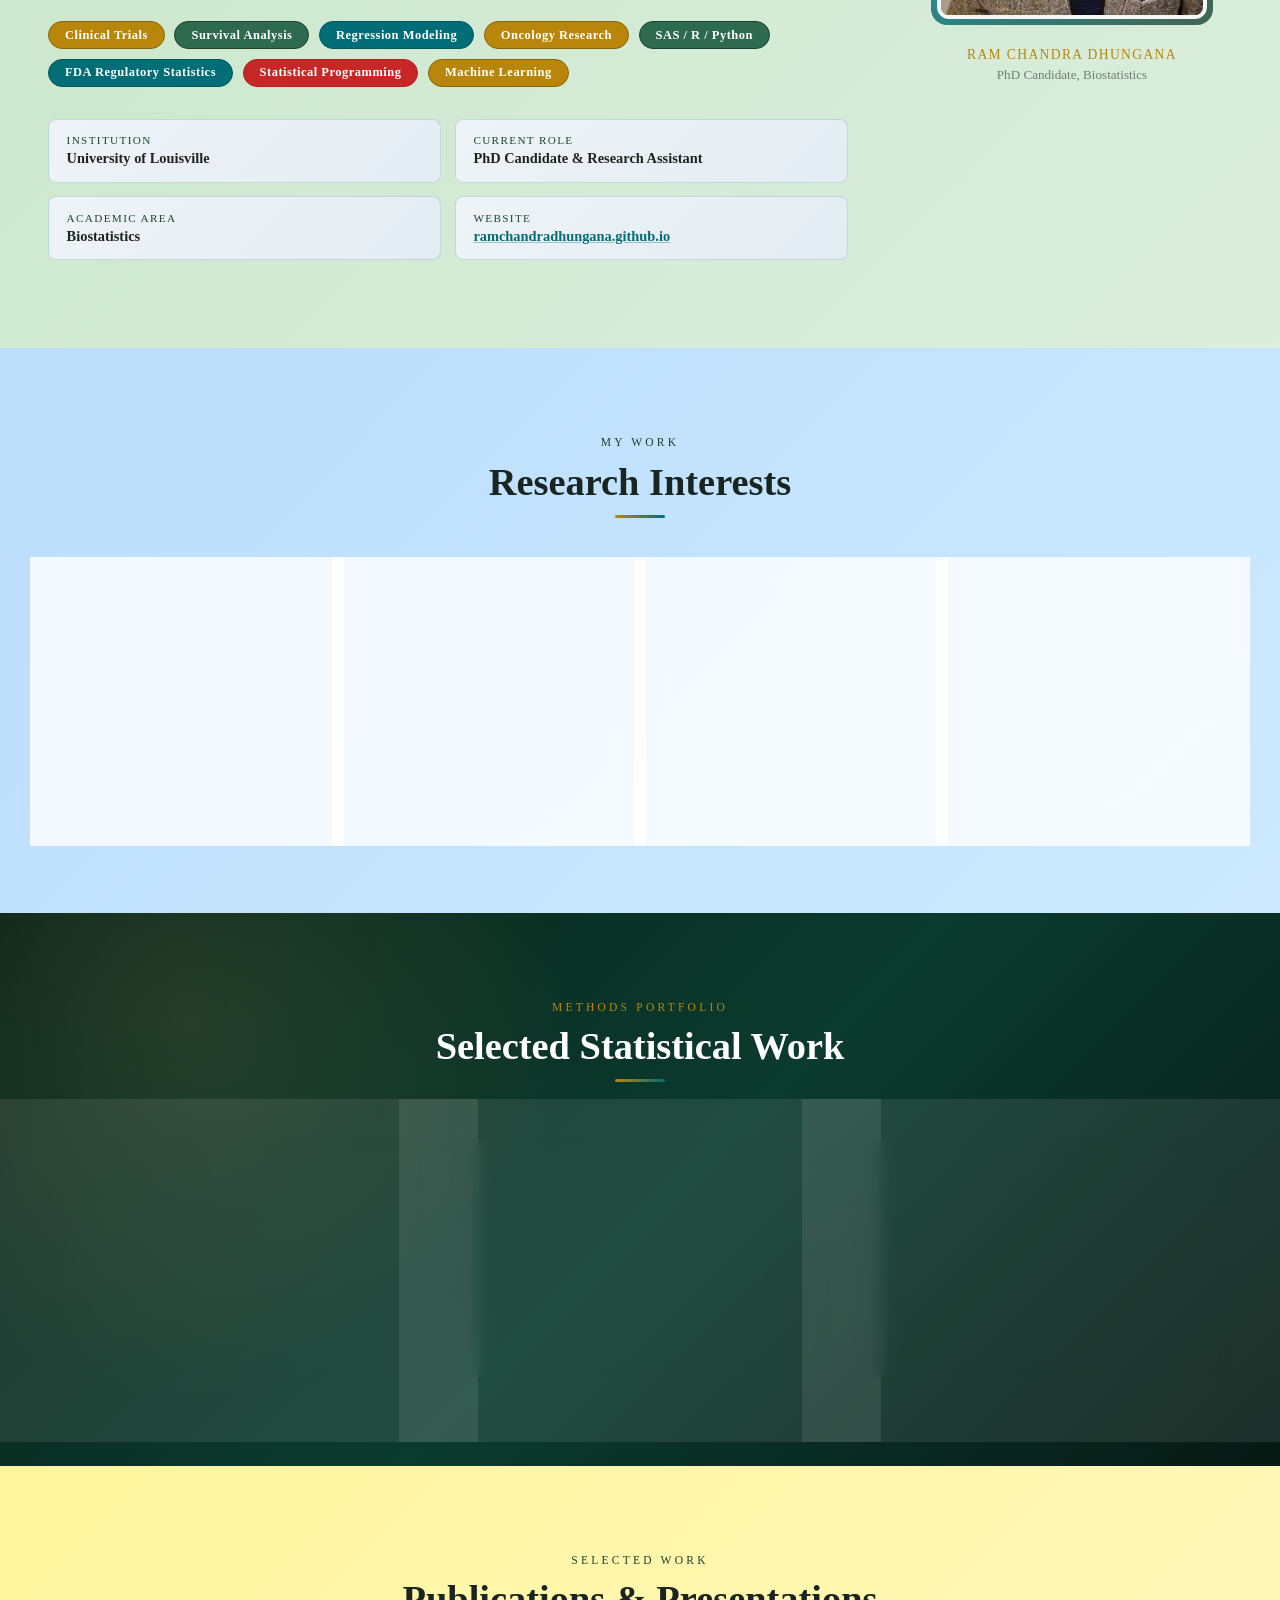
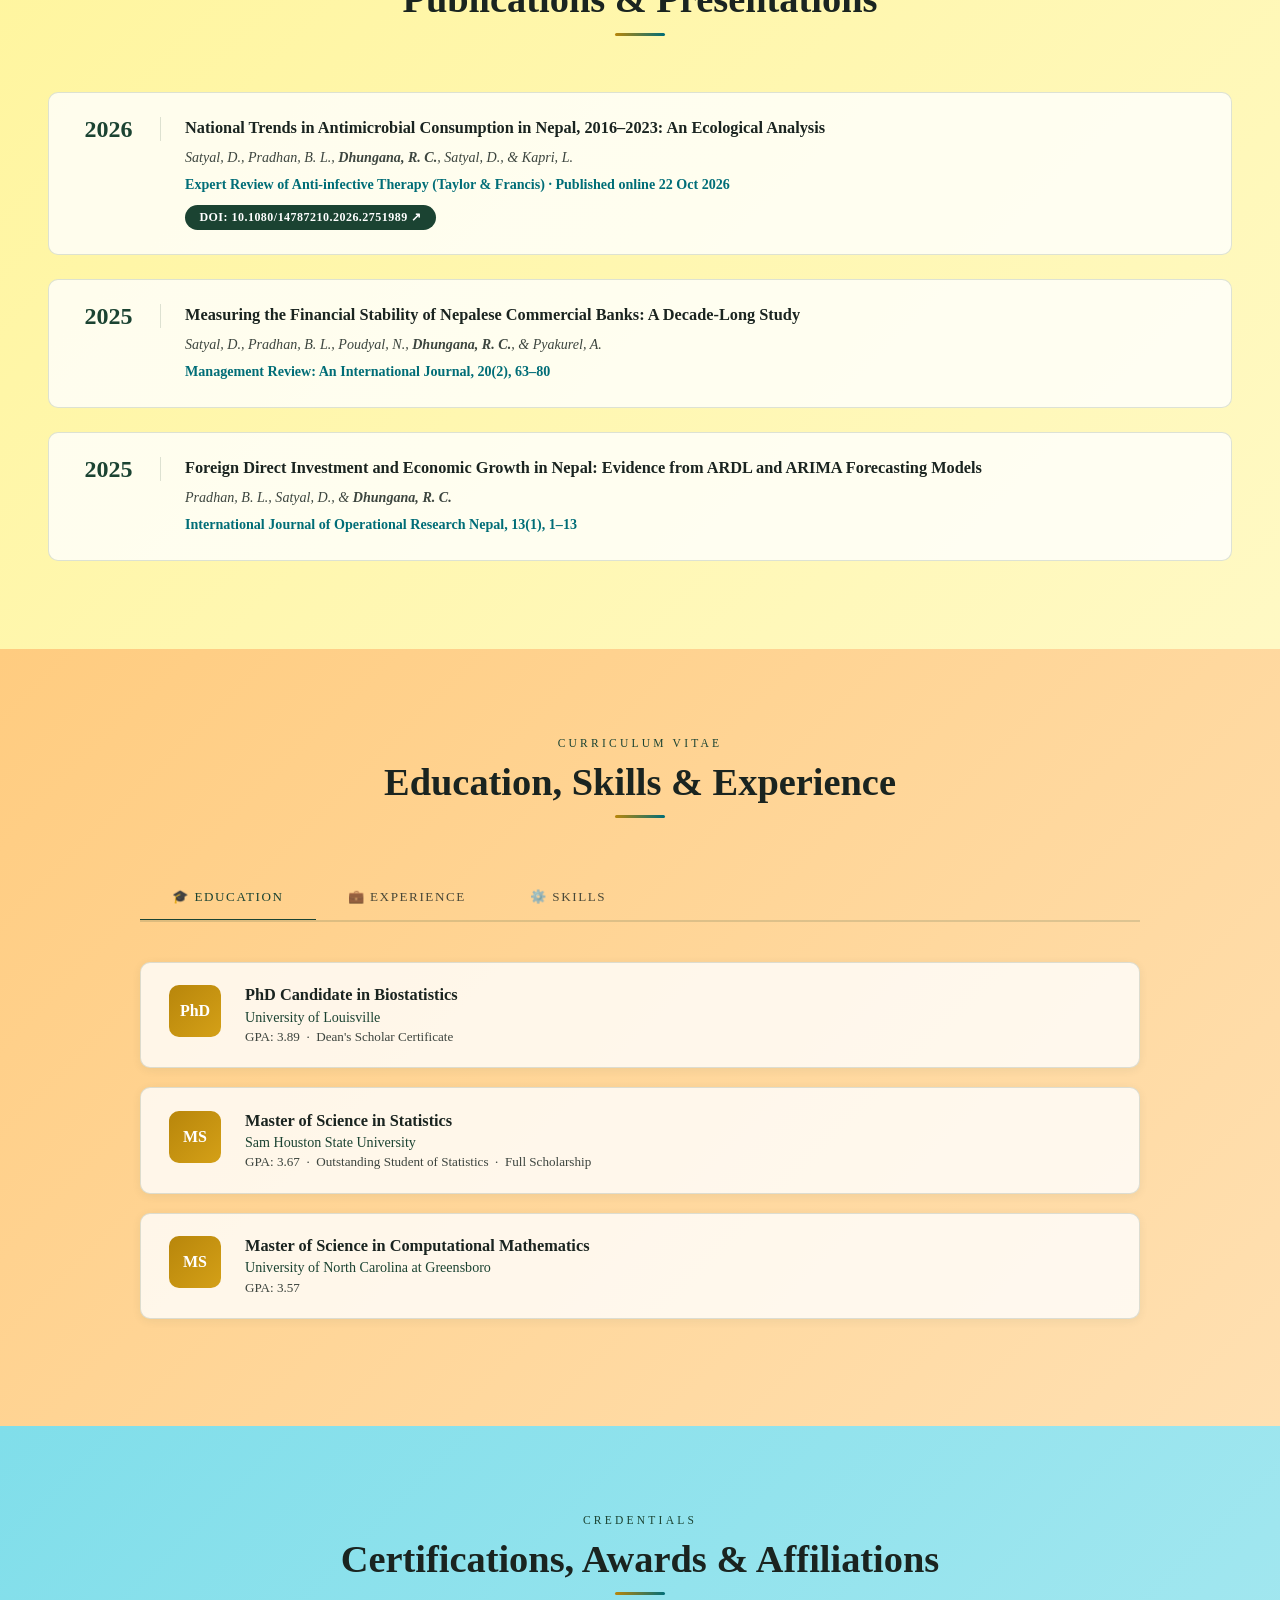
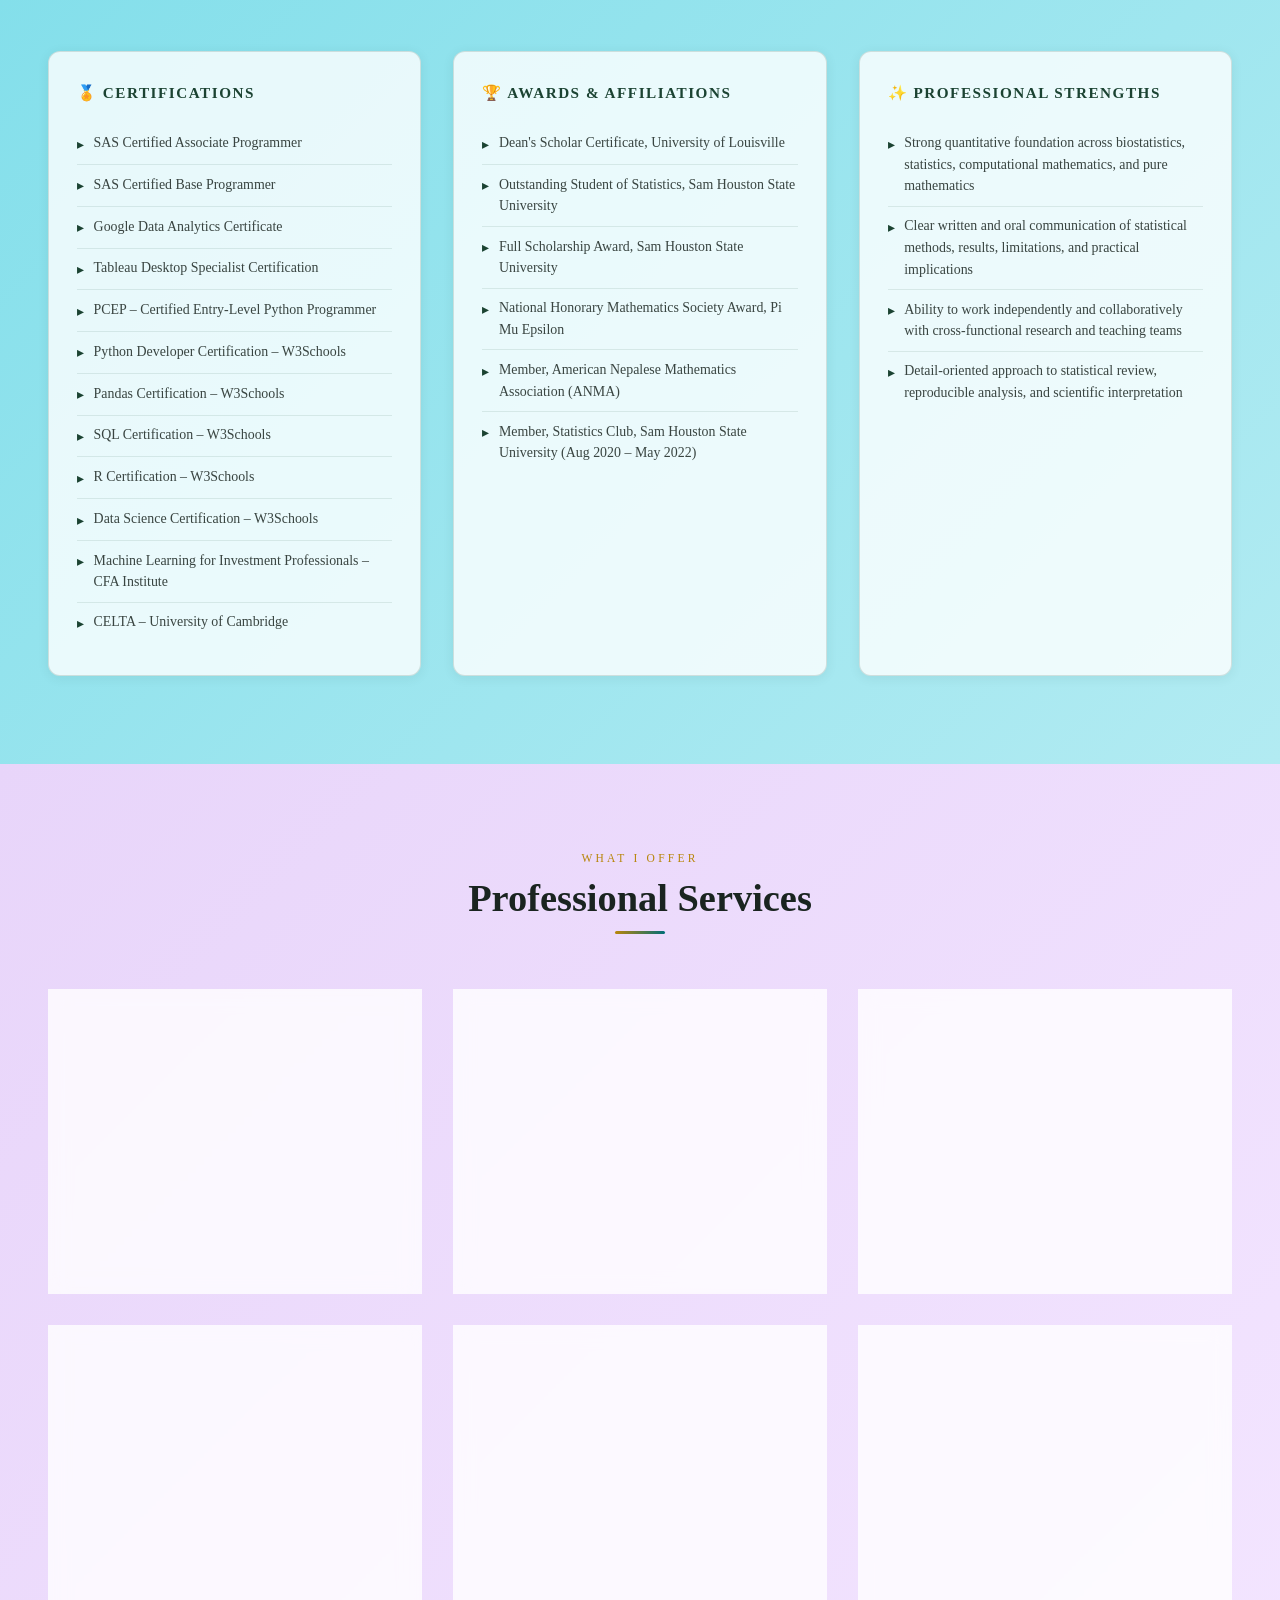
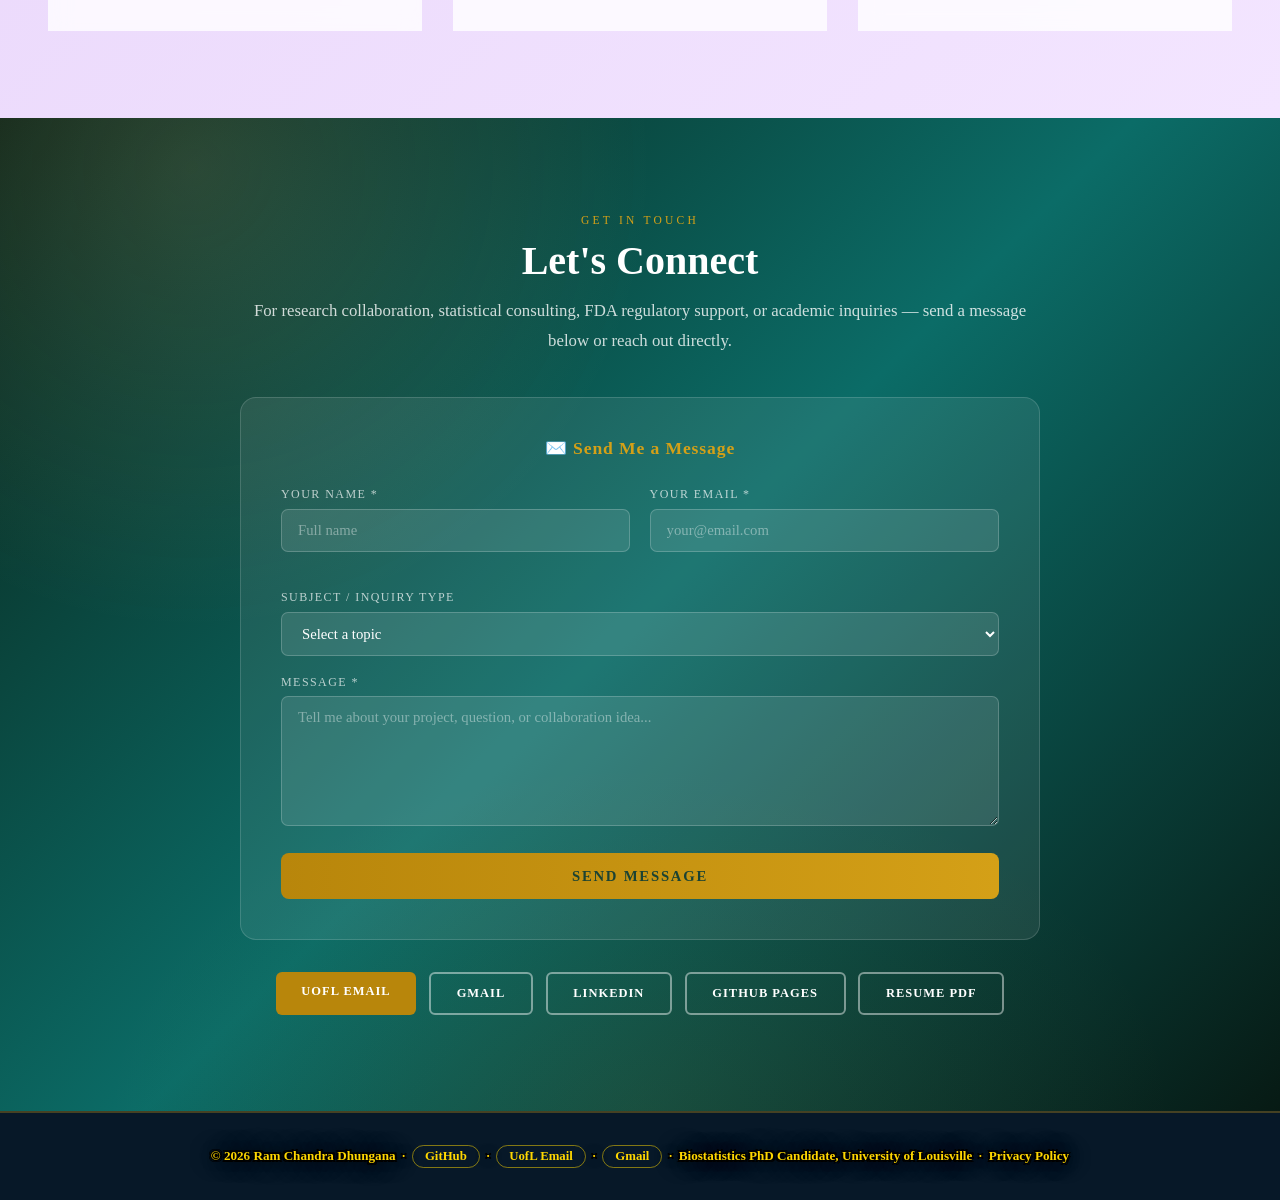
==== commit 43579276: "Add files via upload" ====
--- a/index.html
+++ b/index.html
@@ -397,6 +397,14 @@
     .pub-body h3 { font-size: 1.02rem; color: var(--text); margin-bottom: 0.4rem; line-height: 1.4; }
     .pub-body p { font-size: 0.88rem; color: var(--off-white); line-height: 1.6; font-style: italic; }
     .pub-journal { color: var(--teal) !important; font-style: normal !important; margin-top: 0.3rem; font-weight: 600; }
+    .pub-link {
+      display: inline-block; margin-top: 0.6rem;
+      padding: 0.3rem 0.9rem; border-radius: 999px;
+      background: var(--forest); color: #FFFFFF !important;
+      font-size: 0.75rem; font-weight: 700; letter-spacing: 0.04em; font-style: normal;
+      transition: background .2s, transform .15s;
+    }
+    .pub-link:hover { background: var(--teal); transform: translateY(-2px); }
 
     /* ── CV / TABS ───────────────────────────────────────────────────── */
     .cv-wrap { max-width: 1000px; margin: 0 auto; }
@@ -699,59 +707,9 @@
       .nav-logo { width: 92px; height: 92px; }
     }
 
-    /* ══════════════════════════════════════════
-       SAMPLE SIZE CALCULATOR — DARK SPACE THEME
-    ══════════════════════════════════════════ */
-    #calculator { background:linear-gradient(135deg,#0F0C29 0%,#302B63 50%,#24243e 100%); position:relative; overflow:hidden; padding:5rem 5vw; }
-    #calculator::before { content:''; position:absolute; inset:0; pointer-events:none; background:radial-gradient(ellipse at 15% 25%,rgba(0,212,255,.10) 0%,transparent 55%),radial-gradient(ellipse at 85% 75%,rgba(184,134,11,.12) 0%,transparent 55%); animation:calcGlow 10s ease-in-out infinite alternate; }
-    @keyframes calcGlow { 0%{opacity:.8} 100%{opacity:1.2;transform:scale(1.04)} }
-    .calc-section-hd { text-align:center; margin-bottom:2rem; }
-    .calc-section-hd h2 { color:#fff; text-shadow:0 0 28px rgba(0,212,255,.35); font-size:clamp(1.8rem,3vw,2.5rem); }
-    .calc-intro { max-width:680px; margin:0 auto .5rem; text-align:center; color:rgba(255,255,255,.65); font-size:.98rem; line-height:1.7; }
-    .calc-divider { width:60px; height:3px; background:linear-gradient(90deg,#00d4ff,#B8860B); border-radius:2px; margin:.5rem auto 1.8rem; box-shadow:0 0 14px rgba(0,212,255,.5); }
-    .calc-subtitle { text-align:center; color:rgba(255,255,255,.4); font-size:.78rem; letter-spacing:.12em; text-transform:uppercase; margin-bottom:2rem; font-style:italic; }
-    .calc-tabs-wrap { display:flex; flex-wrap:wrap; gap:.45rem; justify-content:center; margin-bottom:2rem; }
-    .calc-tab { padding:.42rem 1rem; border-radius:30px; cursor:pointer; font-size:.72rem; font-weight:700; letter-spacing:.06em; text-transform:uppercase; background:rgba(255,255,255,.06); border:1.5px solid rgba(255,255,255,.18); color:rgba(255,255,255,.7); transition:all .25s; }
-    .calc-tab:hover { background:rgba(0,212,255,.1); border-color:rgba(0,212,255,.5); color:#00d4ff; transform:scale(0.94) translateY(3px); box-shadow:inset 0 3px 8px rgba(0,0,0,0.3); }
-    .calc-tab:active { transform:scale(0.91) translateY(5px); }
-    .calc-tab.active { background:linear-gradient(135deg,rgba(0,212,255,.2),rgba(184,134,11,.2)); border-color:#00d4ff; color:#00d4ff; box-shadow:0 0 18px rgba(0,212,255,.3); }
-    .calc-panel { display:none; animation:cFadeIn .35s ease; }
-    .calc-panel.active { display:block; }
-    @keyframes cFadeIn { from{opacity:0;transform:translateY(12px) scale(.98)} to{opacity:1;transform:none} }
-    .calc-card { background:rgba(255,255,255,.05); border:1px solid rgba(255,255,255,.12); border-radius:20px; padding:2.5rem; backdrop-filter:blur(20px); box-shadow:0 8px 48px rgba(0,0,0,.4),inset 0 1px 0 rgba(255,255,255,.1); max-width:900px; margin:0 auto; }
-    .calc-formula-box { background:rgba(0,212,255,.06); border:1px solid rgba(0,212,255,.25); border-radius:12px; padding:1rem 1.4rem; margin-bottom:1.8rem; font-family:'Courier New',monospace; font-size:.9rem; color:#00d4ff; text-align:center; }
-    .calc-formula-label { font-size:.64rem; letter-spacing:.14em; text-transform:uppercase; color:rgba(0,212,255,.55); margin-bottom:.3rem; font-family:Georgia,serif; }
-    .calc-inputs { display:grid; grid-template-columns:repeat(auto-fit,minmax(185px,1fr)); gap:1rem; margin-bottom:1.6rem; }
-    .calc-field label { display:block; font-size:.73rem; letter-spacing:.1em; text-transform:uppercase; color:rgba(255,255,255,.6); margin-bottom:.32rem; }
-    .calc-field small { display:block; font-size:.66rem; color:rgba(255,255,255,.3); margin-top:.18rem; font-style:italic; }
-    .calc-field input,.calc-field select { width:100%; padding:.52rem .88rem; border-radius:7px; background:rgba(255,255,255,.08); border:1.5px solid rgba(255,255,255,.18); color:#fff; font-size:.9rem; transition:border-color .2s,box-shadow .2s; }
-    .calc-field input:focus,.calc-field select:focus { outline:none; border-color:#00d4ff; box-shadow:0 0 10px rgba(0,212,255,.22); }
-    .calc-field select option { background:#1a1040; color:#fff; }
-    .calc-btn-row { display:flex; gap:.9rem; justify-content:center; margin-bottom:1.6rem; flex-wrap:wrap; }
-    .calc-btn { background:linear-gradient(135deg,#00d4ff,#0099cc); color:#0F0C29; padding:.72rem 2.2rem; border:none; border-radius:30px; font-size:.9rem; font-weight:800; letter-spacing:.08em; text-transform:uppercase; cursor:pointer; transition:transform .2s,box-shadow .2s; box-shadow:0 5px 22px rgba(0,212,255,.32); }
-    .calc-btn:hover { transform:scale(0.94) translateY(3px); box-shadow:inset 0 4px 12px rgba(0,0,0,0.35); filter:brightness(0.85); }
-    .calc-btn:active { transform:scale(0.91) translateY(5px); filter:brightness(0.72); }
-    .calc-reset { background:rgba(255,255,255,.08); color:rgba(255,255,255,.6); padding:.72rem 1.6rem; border:1.5px solid rgba(255,255,255,.2); border-radius:30px; font-size:.86rem; font-weight:600; cursor:pointer; transition:all .2s; }
-    .calc-reset:hover { background:rgba(255,255,255,.14); color:#fff; transform:scale(0.94) translateY(3px); box-shadow:inset 0 3px 8px rgba(0,0,0,0.28); }
-    .calc-reset:active { transform:scale(0.91) translateY(5px); }
-    .calc-result { background:linear-gradient(135deg,rgba(0,212,255,.07),rgba(184,134,11,.07)); border:1px solid rgba(0,212,255,.28); border-radius:16px; padding:1.7rem; text-align:center; display:none; animation:rPop .45s cubic-bezier(.34,1.56,.64,1); }
-    .calc-result.show { display:block; }
-    @keyframes rPop { from{opacity:0;transform:scale(.86)} to{opacity:1;transform:scale(1)} }
-    .result-label { font-size:.68rem; letter-spacing:.18em; text-transform:uppercase; color:rgba(0,212,255,.7); margin-bottom:.4rem; }
-    .result-num { font-size:clamp(2rem,5vw,3.4rem); font-weight:700; color:#fff; text-shadow:0 0 36px rgba(0,212,255,.5); line-height:1; margin-bottom:.22rem; }
-    .result-unit { font-size:.9rem; color:rgba(255,255,255,.5); margin-bottom:.85rem; }
-    .result-note { font-size:.78rem; color:rgba(255,255,255,.45); line-height:1.5; margin-bottom:1rem; }
-    .copy-btn { background:rgba(255,255,255,.1); border:1.5px solid rgba(255,255,255,.22); color:rgba(255,255,255,.65); padding:.38rem 1.2rem; border-radius:20px; font-size:.75rem; font-weight:600; cursor:pointer; transition:all .2s; }
-    .copy-btn:hover { background:rgba(255,255,255,.17); color:#fff; }
-    .calc-error { color:#ff7070; font-size:.84rem; text-align:center; padding:.85rem; background:rgba(255,107,107,.09); border:1px solid rgba(255,107,107,.28); border-radius:9px; display:none; margin-bottom:.85rem; }
-    .calc-error.show { display:block; }
-    .calc-disclaimer { text-align:center; color:rgba(255,255,255,.28); font-size:.7rem; margin-top:1.8rem; font-style:italic; }
-    @media(max-width:640px){.calc-inputs{grid-template-columns:1fr 1fr}.calc-tab{font-size:.63rem;padding:.3rem .7rem}}
-    @media(max-width:400px){.calc-inputs{grid-template-columns:1fr}}
-
 
 /* ════════════════════════════════════════════════════════════════
-   GPT PREMIUM POLISH — Hero · Snapshot · Calculator · Contact · Tags
+   GPT PREMIUM POLISH — Hero · Snapshot · Contact · Tags
 ════════════════════════════════════════════════════════════════ */
 :root{ --rcd-gold:#c99a2e; --rcd-gold-soft:#f3d88b; }
 /* ── HERO ── */
@@ -776,12 +734,6 @@
 .snapshot{ background:linear-gradient(90deg,#0b281e 0%,#0c6f69 50%,#0b281e 100%); box-shadow:inset 0 1px 0 rgba(255,255,255,.12); }
 .snap-item{ padding:2.35rem 1.5rem; }
 .snap-num{ color:#f3d88b; }
-/* ── CALCULATOR ── */
-#calculator{ background: radial-gradient(circle at 15% 20%,rgba(0,212,255,.18),transparent 34%), radial-gradient(circle at 84% 62%,rgba(243,216,139,.16),transparent 36%), linear-gradient(135deg,#080b1f 0%,#171942 50%,#0a2727 100%)!important; }
-#biomarker-calculator{ background: radial-gradient(circle at 15% 20%,rgba(0,212,255,.18),transparent 34%), radial-gradient(circle at 84% 62%,rgba(243,216,139,.16),transparent 36%), linear-gradient(135deg,#080b1f 0%,#171942 50%,#0a2727 100%); position:relative; overflow:hidden; padding:5rem 5vw; }
-#biomarker-calculator::before { content:''; position:absolute; inset:0; pointer-events:none; background:radial-gradient(ellipse at 15% 25%,rgba(0,212,255,.10) 0%,transparent 55%),radial-gradient(ellipse at 85% 75%,rgba(184,134,11,.12) 0%,transparent 55%); animation:calcGlow 10s ease-in-out infinite alternate; }
-.calc-card{ border:1px solid rgba(255,255,255,.16)!important; background:linear-gradient(145deg,rgba(255,255,255,.075),rgba(255,255,255,.035))!important; }
-.calc-disclaimer{ max-width:820px; margin-left:auto; margin-right:auto; color:rgba(255,255,255,.52)!important; }
 /* ── CONTACT ── */
 .contact-section{ background: radial-gradient(circle at 15% 5%,rgba(243,216,139,.14),transparent 32%), linear-gradient(135deg,#092116 0%,#0b6c67 50%,#071a14 100%)!important; }
 /* ── SKILL TAGS ── */
@@ -845,289 +797,6 @@
   .portfolio-grid { grid-template-columns: 1fr; }
 }
 
-
-/* ════════════════════════════════════════════════════════════════
-   STATX PRO CALCULATOR — statistical tables, p-values, AUC, CIs
-   Added without changing existing site colors/content
-════════════════════════════════════════════════════════════════ */
-#stattools {
-  position: relative;
-  overflow: hidden;
-  padding: 5.5rem 5vw;
-  background:
-    radial-gradient(circle at 8% 18%, rgba(255, 58, 166, .22), transparent 34%),
-    radial-gradient(circle at 88% 18%, rgba(119, 79, 255, .24), transparent 36%),
-    radial-gradient(circle at 55% 92%, rgba(0, 255, 209, .16), transparent 42%),
-    linear-gradient(135deg, #120414 0%, #2a063f 40%, #071a34 72%, #041f24 100%);
-  color: #fff;
-}
-#stattools::before {
-  content: '';
-  position: absolute;
-  inset: -2px;
-  pointer-events: none;
-  background:
-    linear-gradient(115deg, transparent 0%, rgba(255,255,255,.08) 18%, transparent 32%, transparent 72%, rgba(0,255,209,.08) 84%, transparent 100%);
-  animation: statxSweep 12s linear infinite;
-}
-@keyframes statxSweep { from { transform: translateX(-18%); } to { transform: translateX(18%); } }
-.statx-inner { position: relative; z-index: 1; max-width: 1220px; margin: 0 auto; }
-.statx-hd { text-align: center; margin-bottom: 1.7rem; }
-.statx-kicker {
-  display: inline-flex; align-items: center; gap: .45rem;
-  padding: .35rem .9rem; border-radius: 999px;
-  background: rgba(255, 58, 166, .13); border: 1px solid rgba(255, 210, 122, .34);
-  color: #ffd27a; font-size: .68rem; letter-spacing: .18em; text-transform: uppercase; font-weight: 700;
-}
-.statx-hd h2 {
-  margin-top: .9rem;
-  font-size: clamp(1.8rem, 3vw, 2.5rem);
-  line-height: 1.05;
-  color: #fff;
-  text-shadow: 0 0 34px rgba(255,58,166,.28);
-}
-.statx-hd h2 span {
-  background: linear-gradient(135deg, #ffffff 0%, #ffd27a 28%, #ff3aa6 55%, #7c5cff 76%, #00ffd1 100%);
-  -webkit-background-clip: text; background-clip: text; -webkit-text-fill-color: transparent;
-}
-.statx-intro { max-width: 820px; margin: .9rem auto 0; color: rgba(255,255,255,.72); line-height: 1.8; font-size: .98rem; }
-.statx-feature-strip {
-  display: grid; grid-template-columns: repeat(4, 1fr); gap: .9rem;
-  margin: 2rem 0 1.6rem;
-}
-.statx-feature {
-  background: linear-gradient(145deg, rgba(255,255,255,.095), rgba(255,255,255,.035));
-  border: 1px solid rgba(255,255,255,.14); border-radius: 16px; padding: 1rem;
-  box-shadow: 0 12px 36px rgba(0,0,0,.18); backdrop-filter: blur(12px);
-}
-.statx-feature strong { display:block; color:#ffd27a; font-size:.86rem; margin-bottom:.2rem; }
-.statx-feature span { color:rgba(255,255,255,.58); font-size:.76rem; line-height:1.45; }
-.statx-shell {
-  display: grid; grid-template-columns: 245px minmax(0,1fr); gap: 1.15rem; align-items: start;
-}
-.statx-tabs {
-  position: sticky; top: 82px;
-  background: rgba(255,255,255,.055); border: 1px solid rgba(255,255,255,.13);
-  border-radius: 20px; padding: .75rem; backdrop-filter: blur(16px);
-  box-shadow: 0 18px 54px rgba(0,0,0,.22);
-}
-.statx-tab {
-  width: 100%; display: flex; align-items: center; justify-content: space-between; gap: .7rem;
-  padding: .78rem .9rem; margin-bottom: .35rem; border: 1px solid transparent; border-radius: 13px;
-  background: transparent; color: rgba(255,255,255,.72); font-family: Georgia, serif;
-  font-size: .82rem; text-align: left; cursor: pointer; transition: all .22s;
-}
-.statx-tab:last-child { margin-bottom: 0; }
-.statx-tab:hover { color:#fff; background:rgba(255,58,166,.11); border-color:rgba(0,255,209,.28); transform: translateX(3px); }
-.statx-tab.active {
-  color:#100414; background: linear-gradient(135deg,#ff3aa6,#ffd27a 52%,#00ffd1);
-  box-shadow:0 10px 30px rgba(255,58,166,.28);
-}
-.statx-tab small { opacity:.75; font-size:.66rem; letter-spacing:.05em; text-transform:uppercase; }
-.statx-workspace {
-  background: linear-gradient(145deg, rgba(255,255,255,.075), rgba(255,255,255,.032));
-  border: 1px solid rgba(255,255,255,.15); border-radius: 24px; padding: 1.3rem;
-  backdrop-filter: blur(18px); box-shadow: 0 24px 80px rgba(0,0,0,.30);
-}
-.statx-panel { display:none; }
-.statx-panel.active { display:block; animation: statxIn .28s ease; }
-@keyframes statxIn { from { opacity:0; transform: translateY(10px); } to { opacity:1; transform:none; } }
-.statx-card-title { display:flex; align-items:flex-start; justify-content:space-between; gap:1rem; margin-bottom: 1rem; }
-.statx-card-title h3 { color:#fff; font-size:1.32rem; line-height:1.25; }
-.statx-card-title p { color:rgba(255,255,255,.56); font-size:.82rem; line-height:1.55; margin-top:.25rem; }
-.statx-pill {
-  flex-shrink:0; padding:.32rem .72rem; border-radius:999px; font-size:.64rem; letter-spacing:.12em; text-transform:uppercase;
-  color:#00ffd1; border:1px solid rgba(0,255,209,.35); background:rgba(0,255,209,.08); font-weight:700;
-}
-.statx-grid { display:grid; grid-template-columns: repeat(3, minmax(0,1fr)); gap:.85rem; }
-.statx-grid.two { grid-template-columns: repeat(2,minmax(0,1fr)); }
-.statx-grid.four { grid-template-columns: repeat(4,minmax(0,1fr)); }
-.statx-field { display:flex; flex-direction:column; gap:.35rem; }
-.statx-field label { color:rgba(255,255,255,.68); font-size:.68rem; letter-spacing:.12em; text-transform:uppercase; font-weight:700; }
-.statx-field small { color:rgba(255,255,255,.36); font-size:.68rem; line-height:1.35; }
-.statx-field input,
-.statx-field select,
-.statx-field textarea {
-  width:100%; border-radius: 10px; border: 1.4px solid rgba(255,255,255,.18);
-  background: rgba(255,255,255,.075); color:#fff; padding:.68rem .85rem;
-  font-family: Georgia, serif; font-size:.92rem; outline:none; transition: border-color .2s, box-shadow .2s, background .2s;
-}
-.statx-field textarea { min-height:118px; resize:vertical; line-height:1.55; }
-.statx-field input:focus,
-.statx-field select:focus,
-.statx-field textarea:focus { border-color:#00ffd1; box-shadow:0 0 0 3px rgba(0,255,209,.14); background:rgba(255,255,255,.10); }
-.statx-field select option { background:#11143b; color:#fff; }
-.statx-actions { display:flex; flex-wrap:wrap; gap:.75rem; justify-content:center; margin:1.2rem 0; }
-.statx-btn {
-  border:0; border-radius:999px; padding:.78rem 1.55rem; cursor:pointer; font-family:Georgia,serif;
-  font-weight:800; letter-spacing:.08em; text-transform:uppercase; font-size:.78rem;
-  color:#100414; background: linear-gradient(135deg,#ff3aa6,#ffd27a 52%,#00ffd1);
-  box-shadow: 0 10px 30px rgba(255,58,166,.28); transition: transform .18s, box-shadow .18s, filter .18s;
-}
-.statx-btn:hover { transform:scale(0.94) translateY(3px); box-shadow:inset 0 4px 12px rgba(0,0,0,0.35); filter:brightness(0.85); }
-.statx-btn:active { transform:scale(0.91) translateY(5px); filter:brightness(0.72); }
-.statx-btn.secondary { color:rgba(255,255,255,.72); background:rgba(255,255,255,.08); border:1px solid rgba(255,255,255,.18); box-shadow:none; }
-.statx-result {
-  display:none; margin-top: 1rem; border-radius: 18px; padding: 1.1rem;
-  background: linear-gradient(145deg, rgba(255,58,166,.10), rgba(0,255,209,.075));
-  border: 1px solid rgba(0,255,209,.24);
-}
-.statx-result.show { display:block; animation: statxPop .28s cubic-bezier(.34,1.56,.64,1); }
-@keyframes statxPop { from { opacity:0; transform:scale(.97); } to { opacity:1; transform:scale(1); } }
-.statx-result h4 { color:#ffd27a; font-size:.92rem; letter-spacing:.08em; text-transform:uppercase; margin-bottom:.7rem; }
-.statx-output-grid { display:grid; grid-template-columns: repeat(2,minmax(0,1fr)); gap:.65rem; }
-.statx-output { background:rgba(255,255,255,.075); border:1px solid rgba(255,255,255,.12); border-radius:12px; padding:.8rem; }
-.statx-output span { display:block; color:rgba(255,255,255,.48); font-size:.66rem; letter-spacing:.10em; text-transform:uppercase; margin-bottom:.2rem; }
-.statx-output strong { display:block; color:#fff; font-size:1.1rem; word-break:break-word; }
-.statx-note { color:rgba(255,255,255,.56); font-size:.78rem; line-height:1.55; margin-top:.8rem; }
-.statx-error { display:none; margin-top:.9rem; color:#ffb3b3; background:rgba(255,80,80,.10); border:1px solid rgba(255,80,80,.26); padding:.8rem 1rem; border-radius:12px; text-align:center; }
-.statx-error.show { display:block; }
-
-.statx-visual-card {
-  margin: 1.05rem 0 1.15rem;
-  padding: .9rem;
-  border-radius: 18px;
-  background:
-    linear-gradient(145deg, rgba(255,255,255,.075), rgba(255,255,255,.028));
-  border: 1px solid rgba(255,255,255,.14);
-  box-shadow: inset 0 1px 0 rgba(255,255,255,.08), 0 14px 40px rgba(0,0,0,.18);
-}
-.statx-visual-top {
-  display:flex; align-items:center; justify-content:space-between; gap:1rem;
-  margin-bottom:.55rem;
-}
-.statx-visual-top strong {
-  color:#ffd27a; font-size:.76rem; letter-spacing:.14em; text-transform:uppercase;
-}
-.statx-visual-top span {
-  color:rgba(255,255,255,.48); font-size:.7rem; font-style:italic;
-}
-.statx-canvas {
-  width:100%; height:260px; display:block; border-radius:14px;
-  background:
-    radial-gradient(circle at 20% 20%, rgba(255,58,166,.10), transparent 38%),
-    linear-gradient(180deg, rgba(255,255,255,.055), rgba(0,0,0,.055));
-}
-@media (max-width: 720px) { .statx-canvas { height:220px; } }
-
-.statx-history {
-  margin-top: 1.15rem; padding: 1rem; border-radius: 18px;
-  background:rgba(255,255,255,.045); border:1px solid rgba(255,255,255,.12);
-}
-.statx-history h3 { color:#ffd27a; font-size:.86rem; letter-spacing:.12em; text-transform:uppercase; margin-bottom:.7rem; }
-.statx-history-list { display:flex; flex-direction:column; gap:.5rem; }
-.statx-history-item { color:rgba(255,255,255,.70); font-size:.78rem; line-height:1.5; padding:.55rem .65rem; border-radius:10px; background:rgba(255,255,255,.055); }
-.statx-disclaimer { max-width:900px; margin:1.3rem auto 0; color:rgba(255,255,255,.48); font-size:.72rem; line-height:1.65; text-align:center; font-style:italic; }
-.statx-inline-note { color:rgba(255,255,255,.45); font-size:.72rem; line-height:1.55; margin-top:.6rem; }
-.statx-hide { display:none !important; }
-@media (max-width: 1050px) {
-  .statx-shell { grid-template-columns: 1fr; }
-  .statx-tabs { position:relative; top:auto; display:grid; grid-template-columns:repeat(3,1fr); }
-  .statx-tab { margin-bottom:0; }
-  .statx-feature-strip { grid-template-columns: repeat(2,1fr); }
-}
-@media (max-width: 720px) {
-  #stattools { padding:4rem 1.2rem; }
-  .statx-tabs { grid-template-columns:repeat(2,1fr); }
-  .statx-grid, .statx-grid.two, .statx-grid.four { grid-template-columns:1fr; }
-  .statx-output-grid { grid-template-columns:1fr; }
-  .statx-feature-strip { grid-template-columns:1fr; }
-  .statx-card-title { flex-direction:column; }
-}
-
-
-
-/* ════════════════════════════════════════════════════════════════
-   FINAL READABILITY POLISH — distinct Stats Tools text/buttons
-   Keeps existing design and improves contrast only; title kept normal.
-════════════════════════════════════════════════════════════════ */
-.statx-kicker,
-.statx-feature strong,
-.statx-card-title h3,
-.statx-visual-top strong {
-  text-shadow: 0 0 14px rgba(255,210,122,.24);
-}
-.statx-tab {
-  color: #f7fbff !important;
-  background: rgba(255,255,255,.075) !important;
-  border-color: rgba(255,255,255,.16) !important;
-  font-weight: 800 !important;
-  letter-spacing: .012em;
-  text-shadow: 0 0 10px rgba(255,255,255,.18);
-}
-.statx-tab small {
-  color: #ffd27a !important;
-  opacity: 1 !important;
-  font-weight: 800;
-  text-shadow: 0 0 10px rgba(255,210,122,.24);
-}
-.statx-tab:hover {
-  color: #ffffff !important;
-  background: linear-gradient(135deg, rgba(255,58,166,.26), rgba(0,255,209,.14)) !important;
-  border-color: rgba(0,255,209,.55) !important;
-  box-shadow: 0 10px 26px rgba(0,0,0,.18), inset 0 0 0 1px rgba(255,255,255,.08);
-}
-.statx-tab.active {
-  color: #090313 !important;
-  background: linear-gradient(135deg,#ff3aa6 0%,#ffd27a 52%,#00ffd1 100%) !important;
-  border-color: rgba(255,255,255,.50) !important;
-  text-shadow: none !important;
-  box-shadow: 0 12px 34px rgba(255,58,166,.34), 0 0 26px rgba(0,255,209,.18);
-}
-.statx-tab.active small { color: #151006 !important; text-shadow: none !important; }
-.statx-btn {
-  color: #061014 !important;
-  font-size: .83rem !important;
-  font-weight: 900 !important;
-  letter-spacing: .105em !important;
-  text-shadow: 0 1px 0 rgba(255,255,255,.28);
-  border: 1px solid rgba(255,255,255,.34) !important;
-  box-shadow: 0 12px 34px rgba(255,58,166,.34), 0 0 22px rgba(0,255,209,.16) !important;
-}
-.statx-btn:hover {
-  transform: scale(0.94) translateY(3px) !important;
-  box-shadow: inset 0 4px 12px rgba(0,0,0,0.35) !important;
-  filter: brightness(0.85) !important;
-}
-.statx-btn:active {
-  transform: scale(0.91) translateY(5px) !important;
-  filter: brightness(0.72) !important;
-}
-.statx-btn.secondary {
-  color: #ffffff !important;
-  background: rgba(255,255,255,.14) !important;
-  border: 1.5px solid rgba(255,255,255,.36) !important;
-  text-shadow: 0 0 10px rgba(255,255,255,.18) !important;
-  box-shadow: 0 8px 20px rgba(0,0,0,.18) !important;
-}
-.statx-btn.secondary:hover {
-  background: rgba(255,255,255,.22) !important;
-  border-color: rgba(0,255,209,.58) !important;
-  color: #ffffff !important;
-  transform: scale(0.94) translateY(3px) !important;
-  box-shadow: inset 0 3px 8px rgba(0,0,0,0.28) !important;
-}
-.statx-btn.secondary:active {
-  transform: scale(0.91) translateY(5px) !important;
-}
-.statx-field label {
-  color: #f2f6ff !important;
-  opacity: 1 !important;
-  text-shadow: 0 0 10px rgba(255,255,255,.12);
-}
-.statx-field small,
-.statx-card-title p,
-.statx-intro,
-.statx-visual-top span {
-  color: rgba(255,255,255,.74) !important;
-}
-.statx-pill {
-  color: #081015 !important;
-  background: linear-gradient(135deg,#00ffd1,#ffd27a) !important;
-  border-color: rgba(255,255,255,.40) !important;
-  font-weight: 900 !important;
-}
-
 </style>
 </head>
 <body>
@@ -1147,9 +816,6 @@
       <a href="#cv">CV</a>
       <a href="#credentials">Credentials</a>
       <a href="#services">Services</a>
-      <a href="#calculator">Calculator</a>
-      <a href="#biomarker-calculator">Biomarker Calc</a>
-      <a href="#stattools">Stats Tools</a>
       <a href="#contact">Contact</a>
     </div>
   </nav>
@@ -1186,7 +852,7 @@
     <div class="snap-item"><span class="snap-num">3.89</span><span class="snap-label">PhD GPA</span></div>
     <div class="snap-item"><span class="snap-num">3</span><span class="snap-label">Graduate Degrees</span></div>
     <div class="snap-item"><span class="snap-num">13+</span><span class="snap-label">Certifications</span></div>
-    <div class="snap-item"><span class="snap-num">2</span><span class="snap-label">Publications (2025)</span></div>
+    <div class="snap-item"><span class="snap-num">3</span><span class="snap-label">Peer-Reviewed Publications</span></div>
   </div>
 
   <!-- ── ABOUT ────────────────────────────────────────────────────── -->
@@ -1313,6 +979,15 @@
       </div>
       <div class="pub-list">
         <article class="pub-item">
+          <div class="pub-year">2026</div>
+          <div class="pub-body">
+            <h3>National Trends in Antimicrobial Consumption in Nepal, 2016–2023: An Ecological Analysis</h3>
+            <p>Satyal, D., Pradhan, B. L., <strong>Dhungana, R. C.</strong>, Satyal, D., &amp; Kapri, L.</p>
+            <p class="pub-journal">Expert Review of Anti-infective Therapy (Taylor &amp; Francis) · Published online 22 Oct 2026</p>
+            <a class="pub-link" href="https://doi.org/10.1080/14787210.2026.2751989" target="_blank" rel="noopener">DOI: 10.1080/14787210.2026.2751989 ↗</a>
+          </div>
+        </article>
+        <article class="pub-item">
           <div class="pub-year">2025</div>
           <div class="pub-body">
             <h3>Measuring the Financial Stability of Nepalese Commercial Banks: A Decade-Long Study</h3>
@@ -1559,474 +1234,6 @@
         </div>
 
       </div>
-    </div>
-  </section>
-
-  <!-- ── SAMPLE SIZE CALCULATOR ──────────────────────────────────── -->
-  <section class="section" id="calculator">
-    <div class="section-inner">
-      <div class="calc-section-hd">
-        <span class="eyebrow">Biostatistics Toolkit</span>
-        <h2>Sample Size Calculator</h2>
-      </div>
-      <div class="calc-divider"></div>
-      <p class="calc-intro">An interactive suite of 10 statistical calculators for preliminary planning, education, and clinical research design support. Enter parameters and review results instantly.</p>
-      <p class="calc-subtitle">&#10022; Select a test type &middot; Enter parameters &middot; Get instant results &#10022;</p>
-      <div class="calc-tabs-wrap">
-        <button type="button" class="calc-tab active" data-calc="ttest2">Two-Sample t</button>
-        <button type="button" class="calc-tab" data-calc="ttest1">One-Sample t</button>
-        <button type="button" class="calc-tab" data-calc="paired">Paired t</button>
-        <button type="button" class="calc-tab" data-calc="prop2">Two Proportions</button>
-        <button type="button" class="calc-tab" data-calc="chisq">Chi-Square</button>
-        <button type="button" class="calc-tab" data-calc="logrank">Log-Rank/Survival</button>
-        <button type="button" class="calc-tab" data-calc="anova">One-Way ANOVA</button>
-        <button type="button" class="calc-tab" data-calc="corr">Correlation</button>
-        <button type="button" class="calc-tab" data-calc="noninf">Non-Inferiority</button>
-        <button type="button" class="calc-tab" data-calc="ciw">CI Width</button>
-      </div>
-      <div class="calc-panels">
-        <!-- 1 -->
-        <div class="calc-panel active" id="calc-ttest2"><div class="calc-card">
-          <div class="calc-formula-box"><div class="calc-formula-label">Per group</div>n = 2&sigma;&sup2;(z<sub>&alpha;/2</sub>+z<sub>&beta;</sub>)&sup2;/&delta;&sup2;</div>
-          <div class="calc-inputs">
-            <div class="calc-field"><label>Mean Difference (&delta;)</label><input type="number" id="tt2-delta" value="5" step="any"><small>Expected diff between group means</small></div>
-            <div class="calc-field"><label>Std Dev (&sigma;)</label><input type="number" id="tt2-sigma" value="10" step="any"><small>Common standard deviation</small></div>
-            <div class="calc-field"><label>Alpha (&alpha;)</label><select id="tt2-alpha"><option value="0.05" selected>0.05</option><option value="0.01">0.01</option><option value="0.10">0.10</option></select><small>Two-tailed</small></div>
-            <div class="calc-field"><label>Power (1&minus;&beta;)</label><select id="tt2-power"><option value="0.80" selected>0.80</option><option value="0.90">0.90</option><option value="0.95">0.95</option></select></div>
-          </div>
-          <div class="calc-btn-row"><button type="button" class="calc-btn" onclick="cCalc('tt2')">Calculate</button><button type="button" class="calc-reset" onclick="cReset('tt2')">Reset</button></div>
-          <div class="calc-error" id="tt2-err"></div>
-          <div class="calc-result" id="tt2-res"><div class="result-label">Sample Size Per Group</div><div class="result-num" id="tt2-n">—</div><div class="result-unit">participants / arm</div><div class="result-note" id="tt2-note"></div><button type="button" class="copy-btn" onclick="cCopy('tt2-n')">&#128203; Copy</button></div>
-        </div></div>
-        <!-- 2 -->
-        <div class="calc-panel" id="calc-ttest1"><div class="calc-card">
-          <div class="calc-formula-box"><div class="calc-formula-label">One sample</div>n = &sigma;&sup2;(z<sub>&alpha;/2</sub>+z<sub>&beta;</sub>)&sup2;/&delta;&sup2;</div>
-          <div class="calc-inputs">
-            <div class="calc-field"><label>Effect Size (&delta;)</label><input type="number" id="tt1-delta" value="5" step="any"><small>Diff from null value</small></div>
-            <div class="calc-field"><label>Std Dev (&sigma;)</label><input type="number" id="tt1-sigma" value="10" step="any"></div>
-            <div class="calc-field"><label>Alpha (&alpha;)</label><select id="tt1-alpha"><option value="0.05" selected>0.05</option><option value="0.01">0.01</option><option value="0.10">0.10</option></select></div>
-            <div class="calc-field"><label>Tails</label><select id="tt1-tail"><option value="2" selected>Two-tailed</option><option value="1">One-tailed</option></select></div>
-            <div class="calc-field"><label>Power (1&minus;&beta;)</label><select id="tt1-power"><option value="0.80" selected>0.80</option><option value="0.90">0.90</option><option value="0.95">0.95</option></select></div>
-          </div>
-          <div class="calc-btn-row"><button type="button" class="calc-btn" onclick="cCalc('tt1')">Calculate</button><button type="button" class="calc-reset" onclick="cReset('tt1')">Reset</button></div>
-          <div class="calc-error" id="tt1-err"></div>
-          <div class="calc-result" id="tt1-res"><div class="result-label">Required Sample Size</div><div class="result-num" id="tt1-n">—</div><div class="result-unit">total participants</div><div class="result-note" id="tt1-note"></div><button type="button" class="copy-btn" onclick="cCopy('tt1-n')">&#128203; Copy</button></div>
-        </div></div>
-        <!-- 3 -->
-        <div class="calc-panel" id="calc-paired"><div class="calc-card">
-          <div class="calc-formula-box"><div class="calc-formula-label">Paired design</div>n = &sigma;<sub>d</sub>&sup2;(z<sub>&alpha;/2</sub>+z<sub>&beta;</sub>)&sup2;/&delta;&sup2;</div>
-          <div class="calc-inputs">
-            <div class="calc-field"><label>Mean Diff (&delta;)</label><input type="number" id="pr-delta" value="5" step="any"><small>Within-pair difference</small></div>
-            <div class="calc-field"><label>SD of Diffs (&sigma;<sub>d</sub>)</label><input type="number" id="pr-sigma" value="8" step="any"></div>
-            <div class="calc-field"><label>Alpha (&alpha;)</label><select id="pr-alpha"><option value="0.05" selected>0.05</option><option value="0.01">0.01</option><option value="0.10">0.10</option></select></div>
-            <div class="calc-field"><label>Power (1&minus;&beta;)</label><select id="pr-power"><option value="0.80" selected>0.80</option><option value="0.90">0.90</option><option value="0.95">0.95</option></select></div>
-          </div>
-          <div class="calc-btn-row"><button type="button" class="calc-btn" onclick="cCalc('pr')">Calculate</button><button type="button" class="calc-reset" onclick="cReset('pr')">Reset</button></div>
-          <div class="calc-error" id="pr-err"></div>
-          <div class="calc-result" id="pr-res"><div class="result-label">Required Pairs</div><div class="result-num" id="pr-n">—</div><div class="result-unit">pairs of subjects</div><div class="result-note" id="pr-note"></div><button type="button" class="copy-btn" onclick="cCopy('pr-n')">&#128203; Copy</button></div>
-        </div></div>
-        <!-- 4 -->
-        <div class="calc-panel" id="calc-prop2"><div class="calc-card">
-          <div class="calc-formula-box"><div class="calc-formula-label">Two proportions, per group</div>[z<sub>&alpha;/2</sub>&radic;(2p&#772;q&#772;)+z<sub>&beta;</sub>&radic;(p&#8321;q&#8321;+p&#8322;q&#8322;)]&sup2;/(p&#8321;&minus;p&#8322;)&sup2;</div>
-          <div class="calc-inputs">
-            <div class="calc-field"><label>Proportion 1 (p&#8321;)</label><input type="number" id="p2-p1" value="0.40" step="0.01" min="0.01" max="0.99"><small>Control event rate</small></div>
-            <div class="calc-field"><label>Proportion 2 (p&#8322;)</label><input type="number" id="p2-p2" value="0.60" step="0.01" min="0.01" max="0.99"><small>Treatment event rate</small></div>
-            <div class="calc-field"><label>Alpha (&alpha;)</label><select id="p2-alpha"><option value="0.05" selected>0.05</option><option value="0.01">0.01</option><option value="0.10">0.10</option></select></div>
-            <div class="calc-field"><label>Power (1&minus;&beta;)</label><select id="p2-power"><option value="0.80" selected>0.80</option><option value="0.90">0.90</option><option value="0.95">0.95</option></select></div>
-          </div>
-          <div class="calc-btn-row"><button type="button" class="calc-btn" onclick="cCalc('p2')">Calculate</button><button type="button" class="calc-reset" onclick="cReset('p2')">Reset</button></div>
-          <div class="calc-error" id="p2-err"></div>
-          <div class="calc-result" id="p2-res"><div class="result-label">Sample Size Per Group</div><div class="result-num" id="p2-n">—</div><div class="result-unit">participants / arm</div><div class="result-note" id="p2-note"></div><button type="button" class="copy-btn" onclick="cCopy('p2-n')">&#128203; Copy</button></div>
-        </div></div>
-        <!-- 5 -->
-        <div class="calc-panel" id="calc-chisq"><div class="calc-card">
-          <div class="calc-formula-box"><div class="calc-formula-label">Chi-Square (Cohen's w)</div>n = (z<sub>&alpha;/2</sub>+z<sub>&beta;</sub>)&sup2;/w&sup2;</div>
-          <div class="calc-inputs">
-            <div class="calc-field"><label>Effect Size (w)</label><select id="cs-w"><option value="0.1">0.10 &mdash; Small</option><option value="0.3" selected>0.30 &mdash; Medium</option><option value="0.5">0.50 &mdash; Large</option></select></div>
-            <div class="calc-field"><label>Custom w (optional)</label><input type="number" id="cs-wc" placeholder="e.g. 0.25" step="0.01" min="0.01"><small>Overrides dropdown</small></div>
-            <div class="calc-field"><label>Alpha (&alpha;)</label><select id="cs-alpha"><option value="0.05" selected>0.05</option><option value="0.01">0.01</option><option value="0.10">0.10</option></select></div>
-            <div class="calc-field"><label>Power (1&minus;&beta;)</label><select id="cs-power"><option value="0.80" selected>0.80</option><option value="0.90">0.90</option><option value="0.95">0.95</option></select></div>
-          </div>
-          <div class="calc-btn-row"><button type="button" class="calc-btn" onclick="cCalc('cs')">Calculate</button><button type="button" class="calc-reset" onclick="cReset('cs')">Reset</button></div>
-          <div class="calc-error" id="cs-err"></div>
-          <div class="calc-result" id="cs-res"><div class="result-label">Required Sample Size</div><div class="result-num" id="cs-n">—</div><div class="result-unit">total participants</div><div class="result-note" id="cs-note"></div><button type="button" class="copy-btn" onclick="cCopy('cs-n')">&#128203; Copy</button></div>
-        </div></div>
-        <!-- 6 -->
-        <div class="calc-panel" id="calc-logrank"><div class="calc-card">
-          <div class="calc-formula-box"><div class="calc-formula-label">Log-Rank (Freedman)</div>d=(z<sub>&alpha;/2</sub>+z<sub>&beta;</sub>)&sup2;(1+HR)&sup2;/(1&minus;HR)&sup2; &rarr; n=d/avg.event rate</div>
-          <div class="calc-inputs">
-            <div class="calc-field"><label>Hazard Ratio (HR)</label><input type="number" id="lr-hr" value="0.70" step="0.01" min="0.1"><small>e.g. 0.70 = 30% reduction</small></div>
-            <div class="calc-field"><label>Event Rate Control</label><input type="number" id="lr-p1" value="0.40" step="0.01" min="0.01" max="0.99"></div>
-            <div class="calc-field"><label>Event Rate Treatment</label><input type="number" id="lr-p2" value="0.28" step="0.01" min="0.01" max="0.99"></div>
-            <div class="calc-field"><label>Alpha (&alpha;)</label><select id="lr-alpha"><option value="0.05" selected>0.05</option><option value="0.01">0.01</option><option value="0.10">0.10</option></select></div>
-            <div class="calc-field"><label>Power (1&minus;&beta;)</label><select id="lr-power"><option value="0.80" selected>0.80</option><option value="0.90">0.90</option><option value="0.95">0.95</option></select></div>
-          </div>
-          <div class="calc-btn-row"><button type="button" class="calc-btn" onclick="cCalc('lr')">Calculate</button><button type="button" class="calc-reset" onclick="cReset('lr')">Reset</button></div>
-          <div class="calc-error" id="lr-err"></div>
-          <div class="calc-result" id="lr-res"><div class="result-label">Sample Size Per Group</div><div class="result-num" id="lr-n">—</div><div class="result-unit">participants / arm</div><div class="result-note" id="lr-note"></div><button type="button" class="copy-btn" onclick="cCopy('lr-n')">&#128203; Copy</button></div>
-        </div></div>
-        <!-- 7 -->
-        <div class="calc-panel" id="calc-anova"><div class="calc-card">
-          <div class="calc-formula-box"><div class="calc-formula-label">One-Way ANOVA — noncentral F (exact)</div>Find min n : P(F<sub>nc</sub>(k&minus;1, k(n&minus;1), nkf&sup2;) &gt; F<sub>&alpha;</sub>(k&minus;1,k(n&minus;1))) &ge; 1&minus;&beta;</div>
-          <div class="calc-inputs">
-            <div class="calc-field"><label>Groups (k)</label><input type="number" id="an-k" value="3" step="1" min="2" max="20"></div>
-            <div class="calc-field"><label>Effect Size f</label><select id="an-f"><option value="0.10">0.10 Small</option><option value="0.25" selected>0.25 Medium</option><option value="0.40">0.40 Large</option></select></div>
-            <div class="calc-field"><label>Custom f (optional)</label><input type="number" id="an-fc" placeholder="e.g. 0.30" step="0.01" min="0.01"><small>Overrides dropdown</small></div>
-            <div class="calc-field"><label>Alpha (&alpha;)</label><select id="an-alpha"><option value="0.05" selected>0.05</option><option value="0.01">0.01</option><option value="0.10">0.10</option></select></div>
-            <div class="calc-field"><label>Power (1&minus;&beta;)</label><select id="an-power"><option value="0.80" selected>0.80</option><option value="0.90">0.90</option><option value="0.95">0.95</option></select></div>
-          </div>
-          <div class="calc-btn-row"><button type="button" class="calc-btn" onclick="cCalc('an')">Calculate</button><button type="button" class="calc-reset" onclick="cReset('an')">Reset</button></div>
-          <div class="calc-error" id="an-err"></div>
-          <div class="calc-result" id="an-res"><div class="result-label">Sample Size Per Group</div><div class="result-num" id="an-n">—</div><div class="result-unit">participants / group</div><div class="result-note" id="an-note"></div><button type="button" class="copy-btn" onclick="cCopy('an-n')">&#128203; Copy</button></div>
-        </div></div>
-        <!-- 8 -->
-        <div class="calc-panel" id="calc-corr"><div class="calc-card">
-          <div class="calc-formula-box"><div class="calc-formula-label">Fisher's z-transformation</div>n=(z<sub>&alpha;/2</sub>+z<sub>&beta;</sub>)&sup2;/[0.5&middot;ln((1+r)/(1&minus;r))]&sup2;+3</div>
-          <div class="calc-inputs">
-            <div class="calc-field"><label>Correlation (r)</label><input type="number" id="co-r" value="0.30" step="0.01" min="-0.99" max="0.99"></div>
-            <div class="calc-field"><label>Null r&#8320;</label><input type="number" id="co-r0" value="0" step="0.01" min="-0.99" max="0.99"><small>Usually 0</small></div>
-            <div class="calc-field"><label>Alpha (&alpha;)</label><select id="co-alpha"><option value="0.05" selected>0.05</option><option value="0.01">0.01</option><option value="0.10">0.10</option></select></div>
-            <div class="calc-field"><label>Power (1&minus;&beta;)</label><select id="co-power"><option value="0.80" selected>0.80</option><option value="0.90">0.90</option><option value="0.95">0.95</option></select></div>
-          </div>
-          <div class="calc-btn-row"><button type="button" class="calc-btn" onclick="cCalc('co')">Calculate</button><button type="button" class="calc-reset" onclick="cReset('co')">Reset</button></div>
-          <div class="calc-error" id="co-err"></div>
-          <div class="calc-result" id="co-res"><div class="result-label">Required Sample Size</div><div class="result-num" id="co-n">—</div><div class="result-unit">total subjects</div><div class="result-note" id="co-note"></div><button type="button" class="copy-btn" onclick="cCopy('co-n')">&#128203; Copy</button></div>
-        </div></div>
-        <!-- 9 -->
-        <div class="calc-panel" id="calc-noninf"><div class="calc-card">
-          <div class="calc-formula-box"><div class="calc-formula-label">Non-Inferiority, per group</div>n=(z<sub>&alpha;</sub>+z<sub>&beta;</sub>)&sup2;(&sigma;&#8321;&sup2;+&sigma;&#8322;&sup2;)/(&delta;&minus;M)&sup2;</div>
-          <div class="calc-inputs">
-            <div class="calc-field"><label>Expected Diff (&delta;)</label><input type="number" id="ni-delta" value="0" step="any"><small>Treatment &minus; control</small></div>
-            <div class="calc-field"><label>NI Margin (M)</label><input type="number" id="ni-margin" value="5" step="any"></div>
-            <div class="calc-field"><label>SD Group 1 (&sigma;&#8321;)</label><input type="number" id="ni-s1" value="10" step="any"></div>
-            <div class="calc-field"><label>SD Group 2 (&sigma;&#8322;)</label><input type="number" id="ni-s2" value="10" step="any"></div>
-            <div class="calc-field"><label>Alpha (&alpha;)</label><select id="ni-alpha"><option value="0.025" selected>0.025 (one-sided)</option><option value="0.05">0.05</option><option value="0.01">0.01</option></select></div>
-            <div class="calc-field"><label>Power (1&minus;&beta;)</label><select id="ni-power"><option value="0.80" selected>0.80</option><option value="0.90">0.90</option><option value="0.95">0.95</option></select></div>
-          </div>
-          <div class="calc-btn-row"><button type="button" class="calc-btn" onclick="cCalc('ni')">Calculate</button><button type="button" class="calc-reset" onclick="cReset('ni')">Reset</button></div>
-          <div class="calc-error" id="ni-err"></div>
-          <div class="calc-result" id="ni-res"><div class="result-label">Sample Size Per Group</div><div class="result-num" id="ni-n">—</div><div class="result-unit">participants / arm</div><div class="result-note" id="ni-note"></div><button type="button" class="copy-btn" onclick="cCopy('ni-n')">&#128203; Copy</button></div>
-        </div></div>
-        <!-- 10 -->
-        <div class="calc-panel" id="calc-ciw"><div class="calc-card">
-          <div class="calc-formula-box"><div class="calc-formula-label">CI Width</div>n=(z<sub>&alpha;/2</sub>&middot;&sigma;/(W/2))&sup2;</div>
-          <div class="calc-inputs">
-            <div class="calc-field"><label>Std Dev (&sigma;)</label><input type="number" id="ciw-sigma" value="15" step="any"></div>
-            <div class="calc-field"><label>Desired Width (W)</label><input type="number" id="ciw-width" value="10" step="any"><small>Total CI width</small></div>
-            <div class="calc-field"><label>Confidence Level</label><select id="ciw-conf"><option value="0.95" selected>95%</option><option value="0.99">99%</option><option value="0.90">90%</option></select></div>
-          </div>
-          <div class="calc-btn-row"><button type="button" class="calc-btn" onclick="cCalc('ciw')">Calculate</button><button type="button" class="calc-reset" onclick="cReset('ciw')">Reset</button></div>
-          <div class="calc-error" id="ciw-err"></div>
-          <div class="calc-result" id="ciw-res"><div class="result-label">Required Sample Size</div><div class="result-num" id="ciw-n">—</div><div class="result-unit">total participants</div><div class="result-note" id="ciw-note"></div><button type="button" class="copy-btn" onclick="cCopy('ciw-n')">&#128203; Copy</button></div>
-        </div></div>
-      </div><!-- /calc-panels -->
-      <p class="calc-disclaimer">&#9888; Planning and education only. For protocols, grants, publications, or regulatory work, verify assumptions and calculations using R, PASS, nQuery, EAST, or a qualified biostatistician.</p>
-    </div>
-  </section>
-
-
-
-
-  <!-- ── PREDICTIVE BIOMARKER PHASE 3 ONCOLOGY CALCULATOR ──────────── -->
-  <section class="section" id="biomarker-calculator">
-    <div class="section-inner">
-      <div class="calc-section-hd">
-        <span class="eyebrow">Oncology Trial Design</span>
-        <h2>Predictive Biomarker Sample Size Calculator</h2>
-      </div>
-      <div class="calc-divider"></div>
-      <p class="calc-intro">Phase 3 oncology sample size planning for predictive-biomarker-driven designs &mdash; biomarker enrichment, biomarker-stratified all-comers, and treatment-by-biomarker interaction testing &mdash; for time-to-event or binary response endpoints.</p>
-      <p class="calc-subtitle">&#10022; Select a design &middot; Choose an endpoint &middot; Get instant results &#10022;</p>
-      <div class="calc-tabs-wrap">
-        <button type="button" class="calc-tab bio3-tab active" data-calc="bioen">Biomarker Enrichment</button>
-        <button type="button" class="calc-tab bio3-tab" data-calc="biostr">Biomarker-Stratified (All-Comers)</button>
-        <button type="button" class="calc-tab bio3-tab" data-calc="bioint">Interaction / Predictive Test</button>
-      </div>
-      <div class="calc-panels">
-        <!-- Enrichment -->
-        <div class="calc-panel bio3-panel active" id="calc-bioen"><div class="calc-card">
-          <div class="calc-formula-box"><div class="calc-formula-label">Biomarker enrichment &mdash; only biomarker+ enrolled</div><span id="bioen-formula-text">D=(1+r)&sup2;/r&middot;(z<sub>&alpha;/2</sub>+z<sub>&beta;</sub>)&sup2;/(ln HR)&sup2; &rarr; n=D&divide;event rate</span></div>
-          <div class="calc-inputs">
-            <div class="calc-field"><label>Endpoint</label><select id="bioen-endpoint"><option value="tte" selected>Time-to-Event (HR)</option><option value="bin">Binary (ORR)</option></select></div>
-            <div class="calc-field"><label>Alpha (&alpha;, two-sided)</label><select id="bioen-alpha"><option value="0.05" selected>0.05</option><option value="0.01">0.01</option><option value="0.10">0.10</option></select></div>
-            <div class="calc-field"><label>Power (1&minus;&beta;)</label><select id="bioen-power"><option value="0.80">0.80</option><option value="0.90" selected>0.90</option><option value="0.95">0.95</option></select></div>
-            <div class="calc-field"><label>Allocation Ratio (Exp:Ctrl)</label><input type="number" id="bioen-ratio" value="1" step="0.1" min="0.1"></div>
-            <div class="calc-field"><label>Biomarker+ Prevalence (%)</label><input type="number" id="bioen-prev" value="30" step="1" min="1" max="99"><small>Used for screening burden estimate</small></div>
-          </div>
-          <div class="calc-inputs" id="bioen-grp-tte">
-            <div class="calc-field"><label>Hazard Ratio (HR)</label><input type="number" id="bioen-tte-hr" value="0.65" step="0.01"><small>e.g. 0.65 = 35% risk reduction</small></div>
-            <div class="calc-field"><label>Expected Event Rate (%)</label><input type="number" id="bioen-tte-er" value="70" step="1"></div>
-          </div>
-          <div class="calc-inputs" id="bioen-grp-bin" style="display:none">
-            <div class="calc-field"><label>ORR Control (%)</label><input type="number" id="bioen-bin-p1" value="20" step="1"></div>
-            <div class="calc-field"><label>ORR Experimental (%)</label><input type="number" id="bioen-bin-p2" value="35" step="1"></div>
-          </div>
-          <div class="calc-btn-row"><button type="button" class="calc-btn" onclick="cCalc('bioen')">Calculate</button><button type="button" class="calc-reset" onclick="cReset('bioen')">Reset</button></div>
-          <div class="calc-error" id="bioen-err"></div>
-          <div class="calc-result" id="bioen-res"><div class="result-label" id="bioen-label">Total Biomarker+ Patients Enrolled</div><div class="result-num" id="bioen-n">&mdash;</div><div class="result-unit" id="bioen-unit">biomarker-positive participants enrolled</div><div class="result-note" id="bioen-note"></div><button type="button" class="copy-btn" onclick="cCopy('bioen-n')">&#128203; Copy</button></div>
-        </div></div>
-        <!-- Stratified -->
-        <div class="calc-panel bio3-panel" id="calc-biostr"><div class="calc-card">
-          <div class="calc-formula-box"><div class="calc-formula-label">Biomarker-stratified all-comers &mdash; both subgroups enrolled &amp; tested</div><span id="biostr-formula-text">Per-subgroup Schoenfeld formula, summed across biomarker+ and biomarker&minus; (optional &alpha; split)</span></div>
-          <div class="calc-inputs">
-            <div class="calc-field"><label>Endpoint</label><select id="biostr-endpoint"><option value="tte" selected>Time-to-Event (HR)</option><option value="bin">Binary (ORR)</option></select></div>
-            <div class="calc-field"><label>Alpha (&alpha;, two-sided)</label><select id="biostr-alpha"><option value="0.05" selected>0.05</option><option value="0.01">0.01</option><option value="0.10">0.10</option></select></div>
-            <div class="calc-field"><label>Power (1&minus;&beta;)</label><select id="biostr-power"><option value="0.80">0.80</option><option value="0.90" selected>0.90</option><option value="0.95">0.95</option></select></div>
-            <div class="calc-field"><label>Allocation Ratio (Exp:Ctrl)</label><input type="number" id="biostr-ratio" value="1" step="0.1" min="0.1"></div>
-            <div class="calc-field"><label>Biomarker+ Prevalence (%)</label><input type="number" id="biostr-prev" value="30" step="1" min="1" max="99"></div>
-          </div>
-          <div class="calc-inputs" id="biostr-grp-tte">
-            <div class="calc-field"><label>HR, Biomarker+</label><input type="number" id="biostr-tte-hrpos" value="0.60" step="0.01"></div>
-            <div class="calc-field"><label>HR, Biomarker&minus;</label><input type="number" id="biostr-tte-hrneg" value="0.85" step="0.01"></div>
-            <div class="calc-field"><label>Event Rate (%)</label><input type="number" id="biostr-tte-er" value="70" step="1"></div>
-            <div class="calc-field"><label>Multiplicity</label><select id="biostr-tte-mult"><option value="none" selected>None</option><option value="bonf">Bonferroni split</option><option value="hier">Hierarchical</option></select></div>
-          </div>
-          <div class="calc-inputs" id="biostr-grp-bin" style="display:none">
-            <div class="calc-field"><label>ORR Control, Bio+ (%)</label><input type="number" id="biostr-bin-c1" value="15" step="1"></div>
-            <div class="calc-field"><label>ORR Exp, Bio+ (%)</label><input type="number" id="biostr-bin-e1" value="35" step="1"></div>
-            <div class="calc-field"><label>ORR Control, Bio&minus; (%)</label><input type="number" id="biostr-bin-c2" value="15" step="1"></div>
-            <div class="calc-field"><label>ORR Exp, Bio&minus; (%)</label><input type="number" id="biostr-bin-e2" value="22" step="1"></div>
-            <div class="calc-field"><label>Multiplicity</label><select id="biostr-bin-mult"><option value="none" selected>None</option><option value="bonf">Bonferroni split</option><option value="hier">Hierarchical</option></select></div>
-          </div>
-          <div class="calc-btn-row"><button type="button" class="calc-btn" onclick="cCalc('biostr')">Calculate</button><button type="button" class="calc-reset" onclick="cReset('biostr')">Reset</button></div>
-          <div class="calc-error" id="biostr-err"></div>
-          <div class="calc-result" id="biostr-res"><div class="result-label" id="biostr-label">Total Enrolled, Both Subgroups</div><div class="result-num" id="biostr-n">&mdash;</div><div class="result-unit" id="biostr-unit">participants (bio+ and bio&minus; combined)</div><div class="result-note" id="biostr-note"></div><button type="button" class="copy-btn" onclick="cCopy('biostr-n')">&#128203; Copy</button></div>
-        </div></div>
-        <!-- Interaction -->
-        <div class="calc-panel bio3-panel" id="calc-bioint"><div class="calc-card">
-          <div class="calc-formula-box"><div class="calc-formula-label">Interaction test &mdash; does the biomarker predict differential benefit?</div><span id="bioint-formula-text">D=4(z<sub>&alpha;/2</sub>+z<sub>&beta;</sub>)&sup2;&divide;[(ln HR<sub>+</sub>&minus;ln HR<sub>&minus;</sub>)&sup2;&middot;&phi;(1&minus;&phi;)]</span></div>
-          <div class="calc-inputs">
-            <div class="calc-field"><label>Endpoint</label><select id="bioint-endpoint"><option value="tte" selected>Time-to-Event (HR)</option><option value="bin">Binary (ORR)</option></select></div>
-            <div class="calc-field"><label>Alpha (&alpha;, two-sided)</label><select id="bioint-alpha"><option value="0.05" selected>0.05</option><option value="0.01">0.01</option><option value="0.10">0.10</option></select></div>
-            <div class="calc-field"><label>Power (1&minus;&beta;)</label><select id="bioint-power"><option value="0.80">0.80</option><option value="0.90" selected>0.90</option><option value="0.95">0.95</option></select></div>
-            <div class="calc-field"><label>Biomarker+ Prevalence (%)</label><input type="number" id="bioint-prev" value="30" step="1" min="1" max="99"><small>Assumes 1:1 randomization within each subgroup</small></div>
-          </div>
-          <div class="calc-inputs" id="bioint-grp-tte">
-            <div class="calc-field"><label>HR, Biomarker+</label><input type="number" id="bioint-tte-hrpos" value="0.55" step="0.01"></div>
-            <div class="calc-field"><label>HR, Biomarker&minus;</label><input type="number" id="bioint-tte-hrneg" value="1.00" step="0.01"></div>
-          </div>
-          <div class="calc-inputs" id="bioint-grp-bin" style="display:none">
-            <div class="calc-field"><label>ORR Control, Bio+ (%)</label><input type="number" id="bioint-bin-c1" value="15" step="1"></div>
-            <div class="calc-field"><label>ORR Exp, Bio+ (%)</label><input type="number" id="bioint-bin-e1" value="40" step="1"></div>
-            <div class="calc-field"><label>ORR Control, Bio&minus; (%)</label><input type="number" id="bioint-bin-c2" value="15" step="1"></div>
-            <div class="calc-field"><label>ORR Exp, Bio&minus; (%)</label><input type="number" id="bioint-bin-e2" value="17" step="1"></div>
-          </div>
-          <div class="calc-btn-row"><button type="button" class="calc-btn" onclick="cCalc('bioint')">Calculate</button><button type="button" class="calc-reset" onclick="cReset('bioint')">Reset</button></div>
-          <div class="calc-error" id="bioint-err"></div>
-          <div class="calc-result" id="bioint-res"><div class="result-label" id="bioint-label">Total N Required, Interaction Test</div><div class="result-num" id="bioint-n">&mdash;</div><div class="result-unit" id="bioint-unit">total participants</div><div class="result-note" id="bioint-note"></div><button type="button" class="copy-btn" onclick="cCopy('bioint-n')">&#128203; Copy</button></div>
-        </div></div>
-      </div><!-- /calc-panels -->
-      <p class="calc-disclaimer">&#9888; Planning-stage estimation only, using standard Schoenfeld/log-rank and two-proportion formulas (interaction module per Peterson &amp; George scaling). For protocols, IND/NDA submissions, or regulatory work, verify with a qualified biostatistician and validated software (East, nQuery, PASS).</p>
-    </div>
-  </section>
-
-  <!-- ── STATISTICAL TABLES / P-VALUE CALCULATOR ───────────────────── -->
-  <section class="section statx-section" id="stattools">
-    <div class="statx-inner">
-      <div class="statx-hd">
-        <span class="statx-kicker">⚡ No R code · No printed tables</span>
-        <h2><span>Statistical Tables</span><br>&amp; P-Value Calculator</h2>
-        <p class="statx-intro">
-          A fast browser-based statistics toolkit for critical values, distribution probabilities,
-          p-values, confidence intervals, descriptive statistics, exact discrete probabilities, and AUC/ROC calculations.
-          Select a tab, enter numbers, and calculate instantly — no R code required.
-        </p>
-      </div>
-
-      <div class="statx-feature-strip">
-        <div class="statx-feature"><strong>Z · t · χ² · F</strong><span>Critical values and p-values without opening distribution tables.</span></div>
-        <div class="statx-feature"><strong>Area Under Curve</strong><span>Normal area between bounds plus ROC AUC from pasted FPR/TPR points.</span></div>
-        <div class="statx-feature"><strong>Data Summary</strong><span>Paste numbers to get n, mean, SD, variance, median, quartiles, SE, skewness.</span></div>
-        <div class="statx-feature"><strong>CI &amp; Test Helper</strong><span>Confidence intervals, z/t/χ²/F tests, correlation tests, binomial, and Poisson.</span></div>
-      </div>
-
-      <div class="statx-shell">
-        <div class="statx-tabs" role="tablist" aria-label="Statistical calculator tabs">
-          <button type="button" class="statx-tab active" data-statx="normal">Normal / Z <small>AUC</small></button>
-          <button type="button" class="statx-tab" data-statx="t">t Distribution <small>df</small></button>
-          <button type="button" class="statx-tab" data-statx="chisq">Chi-Square <small>χ²</small></button>
-          <button type="button" class="statx-tab" data-statx="f">F Distribution <small>ANOVA</small></button>
-          <button type="button" class="statx-tab" data-statx="discrete">Discrete <small>Bin/Poisson</small></button>
-          <button type="button" class="statx-tab" data-statx="desc">Descriptive <small>Paste data</small></button>
-          <button type="button" class="statx-tab" data-statx="ci">Confidence Intervals <small>Mean/Prop</small></button>
-          <button type="button" class="statx-tab" data-statx="tests">Test Helper <small>p-values</small></button>
-          <button type="button" class="statx-tab" data-statx="roc">ROC / AUC <small>Pairs</small></button>
-        </div>
-
-        <div class="statx-workspace">
-          <!-- NORMAL -->
-          <div class="statx-panel active" id="statx-normal">
-            <div class="statx-card-title">
-              <div><h3>Normal / Z Calculator</h3><p>Compute left-tail, right-tail, two-tail, area between bounds, and critical values. Equivalent to common uses of pnorm() and qnorm().</p></div>
-              <span class="statx-pill">Fast AUC</span>
-            </div>
-            <div class="statx-grid four">
-              <div class="statx-field"><label>Mean μ</label><input id="stx-n-mu" type="number" value="0" step="any"></div>
-              <div class="statx-field"><label>SD σ</label><input id="stx-n-sd" type="number" value="1" step="any"></div>
-              <div class="statx-field"><label>Lower bound</label><input id="stx-n-lo" type="text" value="-1.96"><small>Use -inf for no lower bound</small></div>
-              <div class="statx-field"><label>Upper bound</label><input id="stx-n-hi" type="text" value="1.96"><small>Use inf for no upper bound</small></div>
-              <div class="statx-field"><label>Probability for critical value</label><input id="stx-n-prob" type="number" value="0.975" step="any" min="0" max="1"><small>Left-tail probability</small></div>
-              <div class="statx-field"><label>Observed x or z</label><input id="stx-n-x" type="number" value="1.96" step="any"><small>Uses μ and σ</small></div>
-            </div>
-
-            <div class="statx-visual-card">
-              <div class="statx-visual-top"><strong>Live density curve</strong><span>Shaded region updates after calculation</span></div>
-              <canvas class="statx-canvas" id="stx-normal-chart" width="900" height="300" aria-label="Normal density curve"></canvas>
-            </div>
-            <div class="statx-actions">
-              <button type="button" class="statx-btn" onclick="STX.normalArea()">Calculate Area</button>
-              <button type="button" class="statx-btn secondary" onclick="STX.normalCritical()">Find Critical Value</button>
-              <button type="button" class="calc-reset" onclick="STX.reset('stx-normal')">Reset</button><button type="button" class="statx-btn secondary" onclick="STX.copyResult('stx-normal-res')">Copy Result</button>
-            </div>
-            <div class="statx-error" id="stx-normal-err"></div>
-            <div class="statx-result" id="stx-normal-res"></div>
-          </div>
-
-          <!-- T -->
-          <div class="statx-panel" id="statx-t">
-            <div class="statx-card-title"><div><h3>t Distribution Calculator</h3><p>Compute t p-values and critical t values. Equivalent to pt() and qt().</p></div><span class="statx-pill">Student t</span></div>
-            <div class="statx-grid four">
-              <div class="statx-field"><label>t statistic <small>(optional)</small></label><input id="stx-t-val" type="number" value="" placeholder="Leave blank for critical t" step="any"></div>
-              <div class="statx-field"><label>Degrees of freedom</label><input id="stx-t-df" type="number" value="20" step="any" min="1"></div>
-              <div class="statx-field"><label>Alpha</label><input id="stx-t-alpha" type="number" value="0.05" step="any" min="0" max="1"></div>
-              <div class="statx-field"><label>Tail</label><select id="stx-t-tail"><option value="two" selected>Two-tailed</option><option value="right">Right-tail</option><option value="left">Left-tail</option></select></div>
-            </div>
-
-            <div class="statx-visual-card">
-              <div class="statx-visual-top"><strong>Live t density curve</strong><span>Tail shading follows your selected tail</span></div>
-              <canvas class="statx-canvas" id="stx-t-chart" width="900" height="300" aria-label="t distribution density curve"></canvas>
-            </div>
-            <div class="statx-actions"><button type="button" class="statx-btn" onclick="STX.tCalc()">Calculate</button><button type="button" class="calc-reset" onclick="STX.reset('stx-t')">Reset</button><button type="button" class="statx-btn secondary" onclick="STX.copyResult('stx-t-res')">Copy Result</button></div>
-            <div class="statx-error" id="stx-t-err"></div><div class="statx-result" id="stx-t-res"></div>
-          </div>
-
-          <!-- CHI-SQUARE -->
-          <div class="statx-panel" id="statx-chisq">
-            <div class="statx-card-title"><div><h3>Chi-Square Calculator</h3><p>Compute right-tail chi-square p-values and critical values. Equivalent to pchisq() and qchisq().</p></div><span class="statx-pill">χ² table</span></div>
-            <div class="statx-grid four">
-              <div class="statx-field"><label>χ² statistic <small>(optional)</small></label><input id="stx-c-val" type="number" value="" placeholder="Leave blank for critical χ²" step="any"></div>
-              <div class="statx-field"><label>Degrees of freedom</label><input id="stx-c-df" type="number" value="10" step="any" min="1"></div>
-              <div class="statx-field"><label>Alpha</label><input id="stx-c-alpha" type="number" value="0.05" step="any" min="0" max="1"></div>
-            </div>
-
-            <div class="statx-visual-card">
-              <div class="statx-visual-top"><strong>Live chi-square density</strong><span>Right tail is the usual chi-square p-value</span></div>
-              <canvas class="statx-canvas" id="stx-c-chart" width="900" height="300" aria-label="Chi-square density curve"></canvas>
-            </div>
-            <div class="statx-actions"><button type="button" class="statx-btn" onclick="STX.chisqCalc()">Calculate</button><button type="button" class="calc-reset" onclick="STX.reset('stx-c')">Reset</button><button type="button" class="statx-btn secondary" onclick="STX.copyResult('stx-c-res')">Copy Result</button></div>
-            <div class="statx-error" id="stx-c-err"></div><div class="statx-result" id="stx-c-res"></div>
-          </div>
-
-          <!-- F -->
-          <div class="statx-panel" id="statx-f">
-            <div class="statx-card-title"><div><h3>F Distribution Calculator</h3><p>Compute F p-values and critical F values. Equivalent to pf() and qf().</p></div><span class="statx-pill">F table</span></div>
-            <div class="statx-grid four">
-              <div class="statx-field"><label>F statistic <small>(optional)</small></label><input id="stx-f-val" type="number" value="" placeholder="Leave blank for critical F" step="any"></div>
-              <div class="statx-field"><label>df1 numerator</label><input id="stx-f-df1" type="number" value="3" step="any" min="1"></div>
-              <div class="statx-field"><label>df2 denominator</label><input id="stx-f-df2" type="number" value="40" step="any" min="1"></div>
-              <div class="statx-field"><label>Alpha</label><input id="stx-f-alpha" type="number" value="0.05" step="any" min="0" max="1"></div>
-            </div>
-
-            <div class="statx-visual-card">
-              <div class="statx-visual-top"><strong>Live F density</strong><span>Right tail is the usual F-test p-value</span></div>
-              <canvas class="statx-canvas" id="stx-f-chart" width="900" height="300" aria-label="F distribution density curve"></canvas>
-            </div>
-            <div class="statx-actions"><button type="button" class="statx-btn" onclick="STX.fCalc()">Calculate</button><button type="button" class="calc-reset" onclick="STX.reset('stx-f')">Reset</button><button type="button" class="statx-btn secondary" onclick="STX.copyResult('stx-f-res')">Copy Result</button></div>
-            <div class="statx-error" id="stx-f-err"></div><div class="statx-result" id="stx-f-res"></div>
-          </div>
-
-          <!-- DISCRETE -->
-          <div class="statx-panel" id="statx-discrete">
-            <div class="statx-card-title"><div><h3>Binomial &amp; Poisson Calculator</h3><p>Exact probability, cumulative probability, and right-tail probability for common discrete distributions.</p></div><span class="statx-pill">Exact probs</span></div>
-            <div class="statx-grid four">
-              <div class="statx-field"><label>Distribution</label><select id="stx-d-dist" onchange="STX.toggleDiscrete()"><option value="binom" selected>Binomial</option><option value="pois">Poisson</option></select></div>
-              <div class="statx-field stx-binomial-only"><label>n trials</label><input id="stx-d-n" type="number" value="20" min="0" step="1"></div>
-              <div class="statx-field stx-binomial-only"><label>p success</label><input id="stx-d-p" type="number" value="0.30" min="0" max="1" step="any"></div>
-              <div class="statx-field stx-poisson-only statx-hide"><label>λ rate</label><input id="stx-d-lam" type="number" value="4" min="0" step="any"></div>
-              <div class="statx-field"><label>x value</label><input id="stx-d-x" type="number" value="5" min="0" step="1"></div>
-            </div>
-
-            <div class="statx-visual-card">
-              <div class="statx-visual-top"><strong>Live probability bars</strong><span>PMF bars highlight the selected x value</span></div>
-              <canvas class="statx-canvas" id="stx-d-chart" width="900" height="300" aria-label="Discrete probability bars"></canvas>
-            </div>
-            <div class="statx-actions"><button type="button" class="statx-btn" onclick="STX.discreteCalc()">Calculate</button><button type="button" class="calc-reset" onclick="STX.reset('stx-d')">Reset</button><button type="button" class="statx-btn secondary" onclick="STX.copyResult('stx-d-res')">Copy Result</button></div>
-            <div class="statx-error" id="stx-d-err"></div><div class="statx-result" id="stx-d-res"></div>
-          </div>
-
-          <!-- DESCRIPTIVE -->
-          <div class="statx-panel" id="statx-desc">
-            <div class="statx-card-title"><div><h3>Descriptive Statistics Calculator</h3><p>Paste numbers separated by spaces, commas, or new lines. The calculator ignores non-numeric text.</p></div><span class="statx-pill">Data paste</span></div>
-            <div class="statx-field"><label>Data values</label><textarea id="stx-desc-data">12, 15, 18, 20, 22, 22, 25, 30, 34, 40</textarea><small>Example: 12, 15, 18, 20 or one number per line</small></div>
-
-            <div class="statx-visual-card">
-              <div class="statx-visual-top"><strong>Live data histogram</strong><span>Paste data and see the distribution shape</span></div>
-              <canvas class="statx-canvas" id="stx-desc-chart" width="900" height="300" aria-label="Data histogram"></canvas>
-            </div>
-            <div class="statx-actions"><button type="button" class="statx-btn" onclick="STX.descCalc()">Summarize Data</button><button type="button" class="calc-reset" onclick="STX.reset('stx-desc')">Reset</button><button type="button" class="statx-btn secondary" onclick="STX.copyResult('stx-desc-res')">Copy Result</button></div>
-            <div class="statx-error" id="stx-desc-err"></div><div class="statx-result" id="stx-desc-res"></div>
-          </div>
-
-          <!-- CI -->
-          <div class="statx-panel" id="statx-ci">
-            <div class="statx-card-title"><div><h3>Confidence Interval Calculator</h3><p>Quick CIs for one mean and one proportion using common textbook formulas.</p></div><span class="statx-pill">CI helper</span></div>
-            <div class="statx-grid four">
-              <div class="statx-field"><label>CI type</label><select id="stx-ci-type"><option value="mean" selected>Mean</option><option value="prop">Proportion</option></select></div>
-              <div class="statx-field"><label>Confidence</label><input id="stx-ci-conf" type="number" value="0.95" min="0" max="1" step="any"></div>
-              <div class="statx-field"><label>Sample size n</label><input id="stx-ci-n" type="number" value="25" min="1" step="1"></div>
-              <div class="statx-field"><label>Method</label><select id="stx-ci-method"><option value="t" selected>t for mean / Wilson for prop</option><option value="z">z for mean / Wald for prop</option></select></div>
-              <div class="statx-field"><label>Mean x̄</label><input id="stx-ci-mean" type="number" value="100" step="any"></div>
-              <div class="statx-field"><label>Sample SD s</label><input id="stx-ci-sd" type="number" value="15" step="any"></div>
-              <div class="statx-field"><label>Successes x</label><input id="stx-ci-x" type="number" value="15" min="0" step="1"><small>Used only when CI type = proportion</small></div>
-            </div>
-            <div class="statx-actions"><button type="button" class="statx-btn" onclick="STX.ciCalc()">Calculate CI</button><button type="button" class="calc-reset" onclick="STX.reset('stx-ci')">Reset</button><button type="button" class="statx-btn secondary" onclick="STX.copyResult('stx-ci-res')">Copy Result</button></div>
-            <div class="statx-error" id="stx-ci-err"></div><div class="statx-result" id="stx-ci-res"></div>
-          </div>
-
-          <!-- TESTS -->
-          <div class="statx-panel" id="statx-tests">
-            <div class="statx-card-title"><div><h3>P-Value Test Helper</h3><p>Convert common test statistics to p-values without typing code. Includes z, t, χ², F, and Pearson correlation tests.</p></div><span class="statx-pill">p-value</span></div>
-            <div class="statx-grid four">
-              <div class="statx-field"><label>Test type</label><select id="stx-test-type"><option value="z" selected>z test</option><option value="t">t test</option><option value="chisq">χ² test</option><option value="f">F test</option><option value="corr">Correlation r test</option></select></div>
-              <div class="statx-field"><label>Statistic</label><input id="stx-test-stat" type="number" value="1.96" step="any"><small>z, t, χ², or F</small></div>
-              <div class="statx-field"><label>df / n</label><input id="stx-test-df" type="number" value="20" step="any"><small>df for t/χ², n for correlation</small></div>
-              <div class="statx-field"><label>df2 for F</label><input id="stx-test-df2" type="number" value="40" step="any"></div>
-              <div class="statx-field"><label>Correlation r</label><input id="stx-test-r" type="number" value="0.30" step="any" min="-0.999" max="0.999"></div>
-              <div class="statx-field"><label>Tail</label><select id="stx-test-tail"><option value="two" selected>Two-tailed</option><option value="right">Right-tail</option><option value="left">Left-tail</option></select></div>
-            </div>
-            <div class="statx-actions"><button type="button" class="statx-btn" onclick="STX.testCalc()">Calculate p-value</button><button type="button" class="calc-reset" onclick="STX.reset('stx-test')">Reset</button><button type="button" class="statx-btn secondary" onclick="STX.copyResult('stx-test-res')">Copy Result</button></div>
-            <div class="statx-error" id="stx-test-err"></div><div class="statx-result" id="stx-test-res"></div>
-          </div>
-
-          <!-- ROC -->
-          <div class="statx-panel" id="statx-roc">
-            <div class="statx-card-title"><div><h3>ROC / AUC Calculator</h3><p>Paste ROC coordinates as FPR,TPR pairs. The calculator sorts by FPR and computes trapezoidal AUC.</p></div><span class="statx-pill">ROC AUC</span></div>
-            <div class="statx-field"><label>ROC points: FPR, TPR</label><textarea id="stx-roc-data">0,0
-0.10,0.35
-0.25,0.62
-0.50,0.82
-0.75,0.94
-1,1</textarea><small>One pair per line. Example: 0.25, 0.62</small></div>
-
-            <div class="statx-visual-card">
-              <div class="statx-visual-top"><strong>Live ROC curve</strong><span>Curve updates from pasted FPR/TPR pairs</span></div>
-              <canvas class="statx-canvas" id="stx-roc-chart" width="900" height="300" aria-label="ROC curve chart"></canvas>
-            </div>
-            <div class="statx-actions"><button type="button" class="statx-btn" onclick="STX.rocCalc()">Calculate AUC</button><button type="button" class="calc-reset" onclick="STX.reset('stx-roc')">Reset</button><button type="button" class="statx-btn secondary" onclick="STX.copyResult('stx-roc-res')">Copy Result</button></div>
-            <div class="statx-error" id="stx-roc-err"></div><div class="statx-result" id="stx-roc-res"></div>
-          </div>
-
-          <div class="statx-history">
-            <h3>Recent outputs</h3>
-            <div class="statx-history-list" id="statx-history-list"><div class="statx-history-item">Run any calculator to save the latest results here.</div></div>
-          </div>
-        </div>
-      </div>
-
-      <p class="statx-disclaimer">
-        This browser calculator is designed for quick table lookups, p-values, areas, and educational/research planning checks.
-        For manuscripts, protocols, regulatory submissions, or complex modeling, verify results using R, SAS, Python, PASS, nQuery, EAST, or a qualified biostatistician.
-      </p>
     </div>
   </section>
 
@@ -2221,528 +1428,6 @@
         }
       });
     }
-
-    /* ── SAMPLE SIZE CALCULATOR JS ─────────────────────── */
-    (function(){
-      function _erf(x){if(x===0)return 0;var sign=x<0?-1:1;x=Math.abs(x);if(x>6)return sign;var x2=x*x,sum=x,term=x;for(var k=1;k<=60;k++){term*=-x2/k;sum+=term/(2*k+1);if(Math.abs(term/(2*k+1))<Math.abs(sum)*5e-16)break;}return sign*sum*2/Math.sqrt(Math.PI);}
-      function _normCDF(z){return 0.5*(1+_erf(z/Math.SQRT2));}
-      function nI(p){
-        var a=[-3.969683028665376e+01,2.209460984245205e+02,-2.759285104469687e+02,1.383577518672690e+02,-3.066479806614716e+01,2.506628277459239e+00];
-        var b=[-5.447609879822406e+01,1.615858368580409e+02,-1.556989798598866e+02,6.680131188771972e+01,-1.328068155288572e+01];
-        var c=[-7.784894002430293e-03,-3.223964580411365e-01,-2.400758277161838e+00,-2.549732539343734e+00,4.374664141464968e+00,2.938163982698783e+00];
-        var d=[7.784695709041462e-03,3.223907451786057e-01,2.445134137142996e+00,3.754408661907416e+00];
-        if(p<=0||p>=1)return NaN;
-        var q,r;
-        if(p<0.02425){q=Math.sqrt(-2*Math.log(p));r=(((((c[0]*q+c[1])*q+c[2])*q+c[3])*q+c[4])*q+c[5])/((((d[0]*q+d[1])*q+d[2])*q+d[3])*q+1);}
-        else if(p<=0.97575){q=p-0.5;var s=q*q;r=(((((a[0]*s+a[1])*s+a[2])*s+a[3])*s+a[4])*s+a[5])*q/(((((b[0]*s+b[1])*s+b[2])*s+b[3])*s+b[4])*s+1);}
-        else{q=Math.sqrt(-2*Math.log(1-p));r=-(((((c[0]*q+c[1])*q+c[2])*q+c[3])*q+c[4])*q+c[5])/((((d[0]*q+d[1])*q+d[2])*q+d[3])*q+1);}
-        for(var i=0;i<3;i++){var e=_normCDF(r)-p;r-=e/(Math.exp(-r*r/2)/Math.sqrt(2*Math.PI));}
-        return r;
-      }
-      function za2(a){return nI(1-a/2);} function za1(a){return nI(1-a);} function zb(pw){return nI(pw);}
-      function gv(id){return parseFloat(document.getElementById(id).value);}
-      function cl(x){return Math.ceil(x);}
-      function sR(p,n,nt){document.getElementById(p+'-err').classList.remove('show');document.getElementById(p+'-n').textContent=n;document.getElementById(p+'-note').textContent=nt;document.getElementById(p+'-res').classList.add('show');}
-      function sE(p,m){document.getElementById(p+'-res').classList.remove('show');var e=document.getElementById(p+'-err');e.textContent=m;e.classList.add('show');}
-      window.cReset=function(p){var r=document.getElementById(p+'-res'),e=document.getElementById(p+'-err');if(r)r.classList.remove('show');if(e)e.classList.remove('show');};
-    window.cCopy=function(id){
-        var el=document.getElementById(id); if(!el)return;
-        var txt=el.textContent||'';
-        function done(){var btn=el.parentNode.querySelector('.copy-btn');if(btn){btn.textContent='Copied!';setTimeout(function(){btn.textContent='📋 Copy';},2000);}}
-        function fallback(){try{var ta=document.createElement('textarea');ta.value=txt;ta.style.position='fixed';ta.style.left='-9999px';document.body.appendChild(ta);ta.focus();ta.select();document.execCommand('copy');document.body.removeChild(ta);done();}catch(e){}}
-        if(navigator.clipboard&&navigator.clipboard.writeText){navigator.clipboard.writeText(txt).then(done).catch(fallback);}else{fallback();}
-      };
-      /* ── noncentral-F helpers for ANOVA ─── */
-      function _lgam(x){var p=[0.99999999999980993,676.5203681218851,-1259.1392167224028,771.32342877765313,-176.61502916214059,12.507343278686905,-0.13857109526572012,9.9843695780195716e-6,1.5056327351493116e-7];if(x<0.5)return Math.log(Math.PI/Math.sin(Math.PI*x))-_lgam(1-x);x-=1;var a=p[0],t=x+7.5;for(var i=1;i<9;i++)a+=p[i]/(x+i);return 0.5*Math.log(2*Math.PI)+(x+0.5)*Math.log(t)-t+Math.log(a);}
-      function _ibeta(x,a,b){if(x<=0)return 0;if(x>=1)return 1;if(x>(a+1)/(a+b+2))return 1-_ibeta(1-x,b,a);var fr=Math.exp(a*Math.log(x)+b*Math.log(1-x)-_lgam(a)-_lgam(b)+_lgam(a+b))/a,qab=a+b,qap=a+1,qam=a-1,c=1,d=1-qab*x/qap;if(Math.abs(d)<1e-300)d=1e-300;d=1/d;var h=d;for(var m=1;m<=200;m++){var m2=2*m,aa=m*(b-m)*x/((qam+m2)*(a+m2));d=1+aa*d;if(Math.abs(d)<1e-300)d=1e-300;c=1+aa/c;if(Math.abs(c)<1e-300)c=1e-300;d=1/d;h*=d*c;aa=-(a+m)*(qab+m)*x/((a+m2)*(qap+m2));d=1+aa*d;if(Math.abs(d)<1e-300)d=1e-300;c=1+aa/c;if(Math.abs(c)<1e-300)c=1e-300;d=1/d;var dl=d*c;h*=dl;if(Math.abs(dl-1)<3e-10)break;}return fr*h;}
-      function _fCDF(x,d1,d2){if(x<=0)return 0;return _ibeta(d1*x/(d1*x+d2),d1/2,d2/2);}
-      function _fQ(p,d1,d2){var lo=0,hi=500,mid=0;for(var i=0;i<120;i++){mid=(lo+hi)/2;if(_fCDF(mid,d1,d2)<p)lo=mid;else hi=mid;}return mid;}
-      function _ncfCDF(x,d1,d2,ncp){if(ncp===0)return _fCDF(x,d1,d2);if(x<=0)return 0;var l2=ncp/2,s=0,w=Math.exp(-l2);for(var j=0;j<300;j++){s+=w*_fCDF(x*d1/(d1+2*j),d1+2*j,d2);w*=l2/(j+1);if(w<1e-14&&j>20)break;}return s;}
-      var calcs={
-        tt2:function(){var d=gv('tt2-delta'),s=gv('tt2-sigma'),a=gv('tt2-alpha'),pw=gv('tt2-power');if(!d||d<=0)return sE('tt2','Mean difference must be > 0');if(!s||s<=0)return sE('tt2','SD must be > 0');var z=za2(a)+zb(pw),n=cl(2*s*s*z*z/(d*d));sR('tt2',n,'Total: '+(n*2)+' | Effect d='+((d/s).toFixed(3)));},
-        tt1:function(){var d=gv('tt1-delta'),s=gv('tt1-sigma'),a=gv('tt1-alpha'),pw=gv('tt1-power'),t=parseInt(document.getElementById('tt1-tail').value);if(!d||d<=0)return sE('tt1','Effect size must be > 0');if(!s||s<=0)return sE('tt1','SD must be > 0');var za=t===2?za2(a):za1(a),n=cl(s*s*(za+zb(pw))*(za+zb(pw))/(d*d));sR('tt1',n,(t===2?'Two':'One')+'-tailed | d='+((d/s).toFixed(3)));},
-        pr:function(){var d=gv('pr-delta'),s=gv('pr-sigma'),a=gv('pr-alpha'),pw=gv('pr-power');if(!d||d<=0)return sE('pr','Mean difference must be > 0');if(!s||s<=0)return sE('pr','SD must be > 0');var z=za2(a)+zb(pw),n=cl(s*s*z*z/(d*d));sR('pr',n,n+' pairs | d='+((d/s).toFixed(3)));},
-        p2:function(){var p1=gv('p2-p1'),p2=gv('p2-p2'),a=gv('p2-alpha'),pw=gv('p2-power');if(p1<=0||p1>=1||p2<=0||p2>=1)return sE('p2','Proportions must be 0–1');if(p1===p2)return sE('p2','Proportions must differ');var pb=(p1+p2)/2,num=za2(a)*Math.sqrt(2*pb*(1-pb))+zb(pw)*Math.sqrt(p1*(1-p1)+p2*(1-p2)),n=cl(num*num/((p1-p2)*(p1-p2)));sR('p2',n,'Total:'+(n*2)+' ARD='+Math.abs(p2-p1).toFixed(2)+' NNT≈'+cl(1/Math.abs(p2-p1)));},
-        cs:function(){var wc=gv('cs-wc'),w=wc>0?wc:gv('cs-w'),a=gv('cs-alpha'),pw=gv('cs-power');if(!w||w<=0)return sE('cs','Effect size w must be > 0');var z=za2(a)+zb(pw),n=cl(z*z/(w*w));sR('cs',n,'w='+w.toFixed(3)+' ('+(w<.2?'small':w<.4?'medium':'large')+')');},
-        lr:function(){var hr=gv('lr-hr'),p1=gv('lr-p1'),p2=gv('lr-p2'),a=gv('lr-alpha'),pw=gv('lr-power');if(!hr||hr<=0)return sE('lr','HR must be > 0');if(hr===1)return sE('lr','HR=1 implies no effect');if(p1<=0||p1>=1||p2<=0||p2>=1)return sE('lr','Event rates must be 0–1');var d=cl((za2(a)+zb(pw))*(za2(a)+zb(pw))*(1+hr)*(1+hr)/((1-hr)*(1-hr))),n=cl(d/((p1+p2)/2)/2);sR('lr',n,'Events: '+d+' Total: '+(n*2)+' HR='+hr);},
-        an:function(){var k=parseInt(document.getElementById('an-k').value)||3,fc=gv('an-fc'),f=fc>0?fc:gv('an-f'),a=gv('an-alpha'),pw=gv('an-power');if(!f||f<=0)return sE('an','f must be > 0');if(k<2)return sE('an','Need ≥2 groups');var df1=k-1,lu=k*f*f,found=-1;for(var n=2;n<=5000;n++){var df2=k*(n-1),ncp=n*lu,Fc=_fQ(1-a,df1,df2),achieved=1-_ncfCDF(Fc,df1,df2,ncp);if(achieved>=pw){found=n;break;}}if(found<0)return sE('an','Cannot solve — try smaller f or power');sR('an',found,k+' groups × '+found+' = '+(k*found)+' total | f='+f.toFixed(3)+' (≈R pwr.anova.test)');},
-        co:function(){var r=gv('co-r'),r0=gv('co-r0')||0,a=gv('co-alpha'),pw=gv('co-power');if(r<=-1||r>=1)return sE('co','r must be −1 to 1');if(r===r0)return sE('co','r equals null r₀');var zr=.5*Math.log((1+r)/(1-r)),zr0=.5*Math.log((1+r0)/(1-r0)),n=cl((za2(a)+zb(pw))*(za2(a)+zb(pw))/((zr-zr0)*(zr-zr0)))+3;sR('co',n,'r='+r+' | Fisher z='+zr.toFixed(4));},
-        ni:function(){var d=gv('ni-delta')||0,m=gv('ni-margin'),s1=gv('ni-s1'),s2=gv('ni-s2'),a=gv('ni-alpha'),pw=gv('ni-power');if(!m||m<=0)return sE('ni','Margin must be > 0');if(!s1||s1<=0||!s2||s2<=0)return sE('ni','SDs must be > 0');if(d>=m)return sE('ni','δ must be < margin');var n=cl((za1(a)+zb(pw))*(za1(a)+zb(pw))*(s1*s1+s2*s2)/((m-d)*(m-d)));sR('ni',n,'Total:'+(n*2)+' M='+m+' δ='+d);},
-        ciw:function(){var s=gv('ciw-sigma'),W=gv('ciw-width'),conf=gv('ciw-conf');if(!s||s<=0)return sE('ciw','SD must be > 0');if(!W||W<=0)return sE('ciw','Width must be > 0');var a=1-conf,z=za2(a),n=cl((z*s/(W/2))*(z*s/(W/2)));sR('ciw',n,(conf*100).toFixed(0)+'% CI ±'+(z*s/Math.sqrt(n)).toFixed(3));},
-      };
-      /* ── PREDICTIVE BIOMARKER PHASE 3 ONCOLOGY CALCULATOR (3rd calculator) ── */
-      function bioSchoenfeld(hr,za,zbb,r){return Math.pow(1+r,2)/r*Math.pow(za+zbb,2)/Math.pow(Math.log(hr),2);}
-      function bioTwoProp(p1,p2,za,zbb,r){var pbar=(p1+r*p2)/(1+r);var num=za*Math.sqrt(pbar*(1-pbar)*(1+1/r))+zbb*Math.sqrt(p1*(1-p1)+p2*(1-p2)/r);return num*num/Math.pow(p1-p2,2);}
-
-      var bioenFormulas={tte:'D=(1+r)&sup2;/r&middot;(z<sub>&alpha;/2</sub>+z<sub>&beta;</sub>)&sup2;/(ln HR)&sup2; &rarr; n=D&divide;event rate', bin:'[z<sub>&alpha;/2</sub>&radic;(2p&#772;q&#772;)+z<sub>&beta;</sub>&radic;(p&#8321;q&#8321;+p&#8322;q&#8322;)]&sup2;/(p&#8321;&minus;p&#8322;)&sup2;'};
-      var biostrFormulas={tte:'Per-subgroup Schoenfeld formula, summed across biomarker+ and biomarker&minus; (optional &alpha; split)', bin:'Per-subgroup two-proportion formula, summed across biomarker+ and biomarker&minus; (optional &alpha; split)'};
-      var biointFormulas={tte:'D=4(z<sub>&alpha;/2</sub>+z<sub>&beta;</sub>)&sup2;&divide;[(ln HR<sub>+</sub>&minus;ln HR<sub>&minus;</sub>)&sup2;&middot;&phi;(1&minus;&phi;)]', bin:'N=2(z<sub>&alpha;/2</sub>+z<sub>&beta;</sub>)&sup2;[A/&phi;+B/(1&minus;&phi;)]&divide;&Delta;&sup2;'};
-
-      function bio3ToggleGroups(prefix,formulas){
-        var ep=document.getElementById(prefix+'-endpoint').value;
-        var gt=document.getElementById(prefix+'-grp-tte'), gb=document.getElementById(prefix+'-grp-bin');
-        if(gt) gt.style.display = ep==='tte' ? '' : 'none';
-        if(gb) gb.style.display = ep==='bin' ? '' : 'none';
-        var ft=document.getElementById(prefix+'-formula-text'); if(ft) ft.innerHTML=formulas[ep];
-        cReset(prefix);
-      }
-      ['bioen','biostr','bioint'].forEach(function(prefix){
-        var formulas = prefix==='bioen'?bioenFormulas : (prefix==='biostr'?biostrFormulas:biointFormulas);
-        var el=document.getElementById(prefix+'-endpoint');
-        if(el) el.addEventListener('change',function(){bio3ToggleGroups(prefix,formulas);});
-        bio3ToggleGroups(prefix,formulas);
-      });
-
-      calcs.bioen=function(){
-        var ep=document.getElementById('bioen-endpoint').value;
-        var a=gv('bioen-alpha'), pw=gv('bioen-power'), r=gv('bioen-ratio'), prevPct=gv('bioen-prev');
-        if(!(a>0&&a<1)) return sE('bioen','Alpha must be strictly between 0 and 1.');
-        if(!(pw>0&&pw<1)) return sE('bioen','Power must be strictly between 0 and 1.');
-        if(!r||r<=0) return sE('bioen','Allocation ratio must be > 0');
-        if(r>50) return sE('bioen','Allocation ratio is unrealistically large (max 50:1 supported).');
-        if(!prevPct||prevPct<=0||prevPct>=100) return sE('bioen','Prevalence must be 1–99%');
-        var prev=prevPct/100, za=za2(a), zbb=zb(pw);
-        document.getElementById('bioen-label').textContent='Total Biomarker+ Patients Enrolled';
-        document.getElementById('bioen-unit').textContent='biomarker-positive participants enrolled';
-        if(ep==='tte'){
-          var hr=gv('bioen-tte-hr'), er=gv('bioen-tte-er');
-          if(!hr||hr<=0) return sE('bioen','HR must be > 0');
-          if(hr===1) return sE('bioen','HR = 1 implies no treatment effect');
-          if(!er||er<=0||er>=100) return sE('bioen','Event rate must be 1–99%');
-          var d=bioSchoenfeld(hr,za,zbb,r), nRaw=d/(er/100);
-          if(!isFinite(nRaw)||nRaw>10000000) return sE('bioen','HR is too close to 1 for the given inputs — required sample size exceeds 10,000,000 (not a feasible trial). Increase the HR difference from 1.');
-          var n=cl(nRaw), nCtrl=cl(n/(1+r)), nExp=n-nCtrl, screened=cl(n/prev);
-          return sR('bioen',n,'Events: '+cl(d)+' | Ctrl/Exp: '+nCtrl+'/'+nExp+' | Screen ≈'+screened+' pts at '+prevPct+'% prevalence');
-        }
-        var p1=gv('bioen-bin-p1')/100, p2=gv('bioen-bin-p2')/100;
-        if(p1<=0||p1>=1||p2<=0||p2>=1) return sE('bioen','Proportions must be 1–99%');
-        if(p1===p2) return sE('bioen','Proportions must differ');
-        var n1=bioTwoProp(p1,p2,za,zbb,r);
-        if(!isFinite(n1)||n1*(1+r)>10000000) return sE('bioen','Proportions are too close together — required sample size exceeds 10,000,000 (not a feasible trial). Increase the difference between proportions.');
-        var n1c=cl(n1), n2c=cl(n1*r), total=n1c+n2c, screened=cl(total/prev);
-        return sR('bioen',total,'Ctrl/Exp: '+n1c+'/'+n2c+' | Screen ≈'+screened+' pts at '+prevPct+'% prevalence');
-      };
-
-      calcs.biostr=function(){
-        var ep=document.getElementById('biostr-endpoint').value;
-        var a=gv('biostr-alpha'), pw=gv('biostr-power'), r=gv('biostr-ratio'), prevPct=gv('biostr-prev');
-        if(!(a>0&&a<1)) return sE('biostr','Alpha must be strictly between 0 and 1.');
-        if(!(pw>0&&pw<1)) return sE('biostr','Power must be strictly between 0 and 1.');
-        if(!r||r<=0) return sE('biostr','Allocation ratio must be > 0');
-        if(r>50) return sE('biostr','Allocation ratio is unrealistically large (max 50:1 supported).');
-        if(!prevPct||prevPct<=0||prevPct>=100) return sE('biostr','Prevalence must be 1–99%');
-        var prev=prevPct/100, za=za2(a), zbb=zb(pw);
-        document.getElementById('biostr-label').textContent='Total Enrolled, Both Subgroups';
-        document.getElementById('biostr-unit').textContent='participants (bio+ and bio− combined)';
-        if(ep==='tte'){
-          var hrpos=gv('biostr-tte-hrpos'), hrneg=gv('biostr-tte-hrneg'), er=gv('biostr-tte-er'), mult=document.getElementById('biostr-tte-mult').value;
-          if(!hrpos||hrpos<=0||!hrneg||hrneg<=0) return sE('biostr','HRs must be > 0');
-          if(!er||er<=0||er>=100) return sE('biostr','Event rate must be 1–99%');
-          var aPos=a, aNeg=a; if(mult==='bonf'){aPos=a/2; aNeg=a/2;}
-          var zaPos=za2(aPos), zaNeg=za2(aNeg);
-          var dPos=bioSchoenfeld(hrpos,zaPos,zbb,r), dNeg=bioSchoenfeld(hrneg,zaNeg,zbb,r);
-          var nPosRaw=dPos/(er/100), nNegRaw=dNeg/(er/100);
-          if(!isFinite(nPosRaw)||!isFinite(nNegRaw)||nPosRaw>10000000||nNegRaw>10000000) return sE('biostr','A subgroup HR is too close to 1 for the given inputs — required sample size exceeds 10,000,000 (not a feasible trial). Increase the HR difference from 1.');
-          var nPos=cl(nPosRaw), nNeg=cl(nNegRaw), total=nPos+nNeg;
-          var scrPos=cl(nPos/prev), scrNeg=cl(nNeg/(1-prev)), scrMax=Math.max(scrPos,scrNeg);
-          return sR('biostr',total,'Bio+: '+nPos+' (α='+(aPos*100).toFixed(2)+'%) | Bio−: '+nNeg+' (α='+(aNeg*100).toFixed(2)+'%) | Screen ≈'+scrMax+' pts');
-        }
-        var c1=gv('biostr-bin-c1')/100, e1=gv('biostr-bin-e1')/100, c2=gv('biostr-bin-c2')/100, e2=gv('biostr-bin-e2')/100, mult=document.getElementById('biostr-bin-mult').value;
-        if(c1<=0||c1>=1||e1<=0||e1>=1||c2<=0||c2>=1||e2<=0||e2>=1) return sE('biostr','Proportions must be 1–99%');
-        if(c1===e1||c2===e2) return sE('biostr','Control and experimental proportions must differ within each subgroup');
-        var aPos=a, aNeg=a; if(mult==='bonf'){aPos=a/2; aNeg=a/2;}
-        var zaPos=za2(aPos), zaNeg=za2(aNeg);
-        var n1pos=bioTwoProp(c1,e1,zaPos,zbb,r), n1neg=bioTwoProp(c2,e2,zaNeg,zbb,r);
-        if(!isFinite(n1pos)||!isFinite(n1neg)||n1pos*(1+r)>10000000||n1neg*(1+r)>10000000) return sE('biostr','A subgroup\'s proportions are too close together — required sample size exceeds 10,000,000 (not a feasible trial). Increase the difference between proportions.');
-        var nPos=cl(n1pos)+cl(n1pos*r), nNeg=cl(n1neg)+cl(n1neg*r);
-        var total=nPos+nNeg, scrPos=cl(nPos/prev), scrNeg=cl(nNeg/(1-prev)), scrMax=Math.max(scrPos,scrNeg);
-        return sR('biostr',total,'Bio+: '+nPos+' (α='+(aPos*100).toFixed(2)+'%) | Bio−: '+nNeg+' (α='+(aNeg*100).toFixed(2)+'%) | Screen ≈'+scrMax+' pts');
-      };
-
-      calcs.bioint=function(){
-        var ep=document.getElementById('bioint-endpoint').value;
-        var a=gv('bioint-alpha'), pw=gv('bioint-power'), prevPct=gv('bioint-prev');
-        if(!(a>0&&a<1)) return sE('bioint','Alpha must be strictly between 0 and 1.');
-        if(!(pw>0&&pw<1)) return sE('bioint','Power must be strictly between 0 and 1.');
-        if(!prevPct||prevPct<=0||prevPct>=100) return sE('bioint','Prevalence must be 1–99%');
-        var prev=prevPct/100, za=za2(a), zbb=zb(pw);
-        document.getElementById('bioint-label').textContent='Total N Required, Interaction Test';
-        if(ep==='tte'){
-          var hrpos=gv('bioint-tte-hrpos'), hrneg=gv('bioint-tte-hrneg');
-          if(!hrpos||hrpos<=0||!hrneg||hrneg<=0) return sE('bioint','HRs must be > 0');
-          if(hrpos===hrneg) return sE('bioint','HRs must differ between subgroups for an interaction test');
-          var contrast=Math.log(hrpos)-Math.log(hrneg);
-          var Dtotal=4*Math.pow(za+zbb,2)/(Math.pow(contrast,2)*prev*(1-prev));
-          var nomRate=0.65, Nraw=Dtotal/nomRate;
-          if(!isFinite(Nraw)||Nraw>10000000) return sE('bioint','HR values are too close together to distinguish — required sample size exceeds 10,000,000 (not a feasible trial). Increase the gap between the two hazard ratios.');
-          var N=cl(Nraw);
-          document.getElementById('bioint-unit').textContent='total participants (≈, at 65% event rate, 1:1 randomization)';
-          return sR('bioint',N,'Events required: '+cl(Dtotal)+' | Bio+: ≈'+cl(N*prev)+' | Bio−: ≈'+cl(N*(1-prev))+' | Planning-stage estimate — confirm with a Cox interaction-term calculation');
-        }
-        var c1=gv('bioint-bin-c1')/100, e1=gv('bioint-bin-e1')/100, c2=gv('bioint-bin-c2')/100, e2=gv('bioint-bin-e2')/100;
-        if(c1<=0||c1>=1||e1<=0||e1>=1||c2<=0||c2>=1||e2<=0||e2>=1) return sE('bioint','Proportions must be 1–99%');
-        var A=e1*(1-e1)+c1*(1-c1), B=e2*(1-e2)+c2*(1-c2);
-        var diff=(e1-c1)-(e2-c2);
-        if(diff===0) return sE('bioint','Effect sizes must differ between subgroups for an interaction test');
-        var Ntotal=2*Math.pow(za+zbb,2)*(A/prev+B/(1-prev))/Math.pow(diff,2);
-        if(!isFinite(Ntotal)||Ntotal>10000000) return sE('bioint','Effect sizes are too close together to distinguish — required sample size exceeds 10,000,000 (not a feasible trial). Increase the gap between the two subgroup effect sizes.');
-        var N=cl(Ntotal);
-        document.getElementById('bioint-unit').textContent='total participants (1:1 randomization within subgroup)';
-        return sR('bioint',N,'Bio+: ≈'+cl(N*prev)+' | Bio−: ≈'+cl(N*(1-prev))+' | Planning-stage estimate — confirm with a logistic interaction-term calculation');
-      };
-
-      document.querySelectorAll('.bio3-tab').forEach(function(t){
-        t.addEventListener('click',function(){
-          document.querySelectorAll('.bio3-tab').forEach(function(x){x.classList.remove('active');});
-          document.querySelectorAll('.bio3-panel').forEach(function(x){x.classList.remove('active');});
-          t.classList.add('active');
-          document.getElementById('calc-'+t.dataset.calc).classList.add('active');
-        });
-      });
-      window.cCalc=function(k){if(calcs[k])calcs[k]();};
-      document.querySelectorAll('.calc-tab:not(.bio3-tab)').forEach(function(t){
-        t.addEventListener('click',function(){
-          document.querySelectorAll('.calc-tab:not(.bio3-tab)').forEach(function(x){x.classList.remove('active');});
-          document.querySelectorAll('.calc-panel:not(.bio3-panel)').forEach(function(x){x.classList.remove('active');});
-          t.classList.add('active');
-          document.getElementById('calc-'+t.dataset.calc).classList.add('active');
-        });
-      });
-    })();
-
-
-    /* ── STATX PRO CALCULATOR JS: pure browser, no R code, no external dependency ── */
-    (function(){
-      var EPS=1e-12, FPMIN=1e-300;
-      function E(id){return document.getElementById(id);} 
-      function v(id){var el=E(id);return el?el.value:'';}
-      function n(id){var x=parseFloat(v(id));return isFinite(x)?x:NaN;}
-      function fmt(x,d){
-        if(!isFinite(x)) return String(x);
-        d = d == null ? 6 : d;
-        var ax=Math.abs(x);
-        if((ax>0 && ax<1e-5) || ax>=1e6) return x.toExponential(6);
-        var s=x.toFixed(d);
-        return s.replace(/\.0+$/,'').replace(/(\.\d*?)0+$/,'$1');
-      }
-      function pct(x){return isFinite(x)?(100*x).toFixed(3).replace(/\.0+$/,'')+'%':'NaN';}
-      function err(id,msg){var el=E(id); if(el){el.textContent=msg; el.classList.add('show');}}
-      function clearErr(id){var el=E(id); if(el){el.textContent=''; el.classList.remove('show');}}
-      function result(id,title,rows,note){
-        var el=E(id); if(!el) return;
-        var h='<h4>'+title+'</h4><div class="statx-output-grid">';
-        rows.forEach(function(r){h+='<div class="statx-output"><span>'+r[0]+'</span><strong>'+r[1]+'</strong></div>';});
-        h+='</div>'+(note?'<p class="statx-note">'+note+'</p>':'');
-        el.innerHTML=h; el.classList.add('show');
-        var text=title+' | '+rows.map(function(r){return r[0]+': '+r[1];}).join(' | ')+(note?' | '+note:'');
-        addHistory(title,text);
-      }
-      function addHistory(title,text){
-        var list=E('statx-history-list'); if(!list) return;
-        var item=document.createElement('div'); item.className='statx-history-item'; item.textContent=text;
-        if(list.children.length===1 && list.children[0].textContent.indexOf('Run any calculator')===0) list.innerHTML='';
-        list.prepend(item); while(list.children.length>5) list.removeChild(list.lastChild);
-      }
-      function erf(x){
-        if(x===0)return 0;
-        var sign=x<0?-1:1; var ax=Math.abs(x),x2=ax*ax;
-        if(ax>=4){
-          var sum=1,term=1,prev;
-          for(var n=1;n<=30;n++){prev=term;term*=-(2*n-1)/(2*x2);if(Math.abs(term)>=Math.abs(prev))break;sum+=term;}
-          return sign*(1-Math.exp(-x2)/(ax*Math.sqrt(Math.PI))*sum);
-        }
-        var s=ax,t=ax;
-        for(var n=1;n<=60;n++){t*=-x2/n;s+=t/(2*n+1);if(Math.abs(t/(2*n+1))<Math.abs(s)*5e-16)break;}
-        return sign*s*2/Math.sqrt(Math.PI);
-      }
-      function normCDF(x){var t=x/Math.SQRT2;if(t>=0)return 0.5*(1+erf(t));var ax=-t,x2=ax*ax;if(ax>=2){var b=x2+0.5,c=1/FPMIN,d=1/b,h=d;for(var j=1;j<=200;j++){var an=-j*(j-0.5);b+=2;d=an*d+b;if(Math.abs(d)<FPMIN)d=FPMIN;c=b+an/c;if(Math.abs(c)<FPMIN)c=FPMIN;d=1/d;var dl=d*c;h*=dl;if(Math.abs(dl-1)<3e-14)break;}return 0.5*Math.exp(-x2)*ax/Math.sqrt(Math.PI)*h;}var s=ax,ts=ax;for(var n=1;n<=60;n++){ts*=-x2/n;s+=ts/(2*n+1);if(Math.abs(ts/(2*n+1))<Math.abs(s)*5e-16)break;}return 0.5*(1-s*2/Math.sqrt(Math.PI));}
-      function normInv(p){
-        var a=[-39.69683028665376,220.9460984245205,-275.9285104469687,138.357751867269,-30.66479806614716,2.506628277459239];
-        var b=[-54.47609879822406,161.5858368580409,-155.6989798598866,66.80131188771972,-13.28068155288572];
-        var c=[-0.007784894002430293,-0.3223964580411365,-2.400758277161838,-2.549732539343734,4.374664141464968,2.938163982698783];
-        var d=[0.007784695709041462,0.3223907451786057,2.445134137142996,3.754408661907416];
-        if(p<=0||p>=1) return NaN; var q,r;
-        if(p<0.02425){q=Math.sqrt(-2*Math.log(p));r=(((((c[0]*q+c[1])*q+c[2])*q+c[3])*q+c[4])*q+c[5])/((((d[0]*q+d[1])*q+d[2])*q+d[3])*q+1);}
-        else if(p<=0.97575){q=p-0.5;var s=q*q;r=(((((a[0]*s+a[1])*s+a[2])*s+a[3])*s+a[4])*s+a[5])*q/(((((b[0]*s+b[1])*s+b[2])*s+b[3])*s+b[4])*s+1);}
-        else{q=Math.sqrt(-2*Math.log(1-p));r=-(((((c[0]*q+c[1])*q+c[2])*q+c[3])*q+c[4])*q+c[5])/((((d[0]*q+d[1])*q+d[2])*q+d[3])*q+1);}
-        for(var i=0;i<3;i++){var e=normCDF(r)-p;r-=e/(Math.exp(-r*r/2)/Math.sqrt(2*Math.PI));}
-        return r;
-      }
-      function lgamma(z){
-        var p=[0.99999999999980993,676.5203681218851,-1259.1392167224028,771.3234287776531,-176.6150291621406,12.507343278686905,-0.13857109526572012,9.984369578019571e-6,1.5056327351493116e-7];
-        if(z<0.5) return Math.log(Math.PI)-Math.log(Math.sin(Math.PI*z))-lgamma(1-z);
-        z-=1; var x=p[0]; for(var i=1;i<p.length;i++) x+=p[i]/(z+i);
-        var t=z+7.5; return 0.5*Math.log(2*Math.PI)+(z+0.5)*Math.log(t)-t+Math.log(x);
-      }
-      function betacf(a,b,x){
-        var qab=a+b,qap=a+1,qam=a-1,c=1,d=1-qab*x/qap,h;
-        if(Math.abs(d)<FPMIN)d=FPMIN; d=1/d; h=d;
-        for(var m=1;m<=200;m++){
-          var m2=2*m, aa=m*(b-m)*x/((qam+m2)*(a+m2));
-          d=1+aa*d; if(Math.abs(d)<FPMIN)d=FPMIN; c=1+aa/c; if(Math.abs(c)<FPMIN)c=FPMIN; d=1/d; h*=d*c;
-          aa=-(a+m)*(qab+m)*x/((a+m2)*(qap+m2));
-          d=1+aa*d; if(Math.abs(d)<FPMIN)d=FPMIN; c=1+aa/c; if(Math.abs(c)<FPMIN)c=FPMIN; d=1/d; var del=d*c; h*=del;
-          if(Math.abs(del-1)<3e-14) break;
-        }
-        return h;
-      }
-      function ibeta(x,a,b){
-        if(x<=0)return 0; if(x>=1)return 1;
-        var bt=Math.exp(lgamma(a+b)-lgamma(a)-lgamma(b)+a*Math.log(x)+b*Math.log(1-x));
-        if(x<(a+1)/(a+b+2)) return bt*betacf(a,b,x)/a;
-        return 1-bt*betacf(b,a,1-x)/b;
-      }
-      function gammaP(a,x){
-        if(x<=0)return 0; if(a<=0)return NaN;
-        if(x<a+1){
-          var ap=a, del=1/a, sum=del;
-          for(var i=1;i<=1000;i++){ ap++; del*=x/ap; sum+=del; if(Math.abs(del)<Math.abs(sum)*3e-14) break; }
-          return sum*Math.exp(-x+a*Math.log(x)-lgamma(a));
-        }
-        var b=x+1-a, c=1/FPMIN, d=1/b, h=d;
-        for(var j=1;j<=1000;j++){
-          var an=-j*(j-a); b+=2; d=an*d+b; if(Math.abs(d)<FPMIN)d=FPMIN; c=b+an/c; if(Math.abs(c)<FPMIN)c=FPMIN; d=1/d; var del2=d*c; h*=del2; if(Math.abs(del2-1)<3e-14) break;
-        }
-        return 1-Math.exp(-x+a*Math.log(x)-lgamma(a))*h;
-      }
-      function tCDF(t,df){
-        if(df<=0)return NaN; if(t===0)return 0.5;
-        var x=df/(df+t*t), ib=ibeta(x,df/2,0.5);
-        return t>0 ? 1-0.5*ib : 0.5*ib;
-      }
-      function chiCDF(x,df){return x<=0?0:gammaP(df/2,x/2);}
-      function fCDF(x,df1,df2){return x<=0?0:ibeta((df1*x)/(df1*x+df2),df1/2,df2/2);}
-      function qBisection(cdf,p,lo,hi){
-        for(var guard=0; guard<80 && cdf(hi)<p; guard++) hi*=2;
-        for(var i=0;i<100;i++){var mid=(lo+hi)/2; if(cdf(mid)<p)lo=mid; else hi=mid;} return (lo+hi)/2;
-      }
-      function qT(p,df){if(p<=0||p>=1)return NaN;if(p<0.5)return -qT(1-p,df);return qBisection(function(x){return tCDF(x,df);},p,0,1);}
-      function qChi(p,df){if(p<=0||p>=1)return NaN;return qBisection(function(x){return chiCDF(x,df);},p,0,Math.max(1,df));}
-      function qF(p,df1,df2){if(p<=0||p>=1)return NaN;return qBisection(function(x){return fCDF(x,df1,df2);},p,0,1);}
-      function pByTail(cdfVal,tail,statAbsCDF){
-        if(tail==='right') return 1-cdfVal;
-        if(tail==='left') return cdfVal;
-        return Math.min(1, 2*Math.min(cdfVal,1-cdfVal));
-      }
-      function parseBound(s){s=String(s).trim().toLowerCase().replace(/[−–—]/g,'-'); if(['-inf','-infinity','-∞'].indexOf(s)>=0)return -Infinity; if(['inf','+inf','infinity','+infinity','∞','+∞'].indexOf(s)>=0)return Infinity; var x=parseFloat(s); return isFinite(x)?x:NaN;}
-      function nums(text){var m=String(text).match(/[-+]?(?:\d*\.\d+|\d+\.?\d*)(?:[eE][-+]?\d+)?/g)||[]; return m.map(Number).filter(isFinite);}
-      function quantile(sorted,p){var n=sorted.length;if(n===0)return NaN;var pos=(n-1)*p,lo=Math.floor(pos),hi=Math.ceil(pos);if(lo===hi)return sorted[lo];return sorted[lo]+(sorted[hi]-sorted[lo])*(pos-lo);}
-      function logChoose(n,k){return lgamma(n+1)-lgamma(k+1)-lgamma(n-k+1);}
-      function logSumExp(logs){var mx=Math.max.apply(null,logs); if(!isFinite(mx)) return mx; var s=0; logs.forEach(function(z){s+=Math.exp(z-mx);}); return mx+Math.log(s);}
-      function binomPMF(k,N,p){if(k<0||k>N)return 0;if(p===0)return k===0?1:0;if(p===1)return k===N?1:0;return Math.exp(logChoose(N,k)+k*Math.log(p)+(N-k)*Math.log(1-p));}
-      function binomRange(a,b,N,p){var logs=[];a=Math.max(0,Math.ceil(a));b=Math.min(N,Math.floor(b));for(var k=a;k<=b;k++){logs.push(logChoose(N,k)+k*Math.log(p)+(N-k)*Math.log(1-p));} return logs.length?Math.exp(logSumExp(logs)):0;}
-      function poisPMF(k,lam){if(k<0)return 0;if(lam===0)return k===0?1:0;return Math.exp(-lam+k*Math.log(lam)-lgamma(k+1));}
-      function poisRange(a,b,lam){var logs=[];a=Math.max(0,Math.ceil(a));b=Math.floor(b);for(var k=a;k<=b;k++){logs.push(-lam+k*Math.log(lam)-lgamma(k+1));} return logs.length?Math.exp(logSumExp(logs)):0;}
-
-      function betaLog(a,b){return lgamma(a)+lgamma(b)-lgamma(a+b);}
-      function normalPDF(x,mu,sd){var z=(x-mu)/sd;return Math.exp(-0.5*z*z)/(sd*Math.sqrt(2*Math.PI));}
-      function tPDF(x,df){return Math.exp(lgamma((df+1)/2)-lgamma(df/2)-0.5*Math.log(df*Math.PI)-((df+1)/2)*Math.log(1+x*x/df));}
-      function chiPDF(x,df){if(x<=0)return 0;return Math.exp((df/2-1)*Math.log(x)-x/2-(df/2)*Math.log(2)-lgamma(df/2));}
-      function fPDF(x,d1,d2){if(x<=0)return 0;return Math.exp((d1/2)*Math.log(d1/d2)+(d1/2-1)*Math.log(x)-((d1+d2)/2)*Math.log(1+d1*x/d2)-betaLog(d1/2,d2/2));}
-      function prepCanvas(id){
-        var c=E(id); if(!c||!c.getContext)return null;
-        var box=c.getBoundingClientRect ? c.getBoundingClientRect() : {width:900,height:300};
-        var w=Math.max(600, Math.round(box.width||900)), h=Math.max(260, Math.round(box.height||300));
-        var ratio=window.devicePixelRatio||1;
-        if(c.width!==Math.round(w*ratio)||c.height!==Math.round(h*ratio)){c.width=Math.round(w*ratio);c.height=Math.round(h*ratio);}
-        c.style.width=w+'px'; c.style.height=h+'px';
-        var ctx=c.getContext('2d'); ctx.setTransform(ratio,0,0,ratio,0,0); ctx.clearRect(0,0,w,h); return {c:c,ctx:ctx,w:w,h:h};
-      }
-      function drawBackdrop(ctx,w,h){
-        var g=ctx.createLinearGradient(0,0,w,h); g.addColorStop(0,'rgba(255,58,166,.10)'); g.addColorStop(.45,'rgba(124,92,255,.07)'); g.addColorStop(1,'rgba(0,255,209,.09)');
-        ctx.fillStyle=g; ctx.fillRect(0,0,w,h);
-        ctx.strokeStyle='rgba(255,255,255,.08)'; ctx.lineWidth=1;
-        for(var i=1;i<5;i++){var y=22+(h-48)*i/5; ctx.beginPath();ctx.moveTo(38,y);ctx.lineTo(w-18,y);ctx.stroke();}
-      }
-      function drawCurve(id, xs, ys, opts){
-        opts=opts||{}; var P=prepCanvas(id); if(!P)return; var ctx=P.ctx,w=P.w,h=P.h, ml=42,mr=18,mt=18,mb=34;
-        drawBackdrop(ctx,w,h); var xmin=Math.min.apply(null,xs), xmax=Math.max.apply(null,xs), ymax=Math.max.apply(null,ys); if(!(ymax>0))ymax=1;
-        function X(x){return ml+(x-xmin)/(xmax-xmin)*(w-ml-mr);} function Y(y){return h-mb-(y/ymax)*(h-mt-mb);}
-        ctx.strokeStyle='rgba(255,255,255,.24)'; ctx.lineWidth=1.2; ctx.beginPath(); ctx.moveTo(ml,h-mb); ctx.lineTo(w-mr,h-mb); ctx.moveTo(ml,mt); ctx.lineTo(ml,h-mb); ctx.stroke();
-        var shadeList=[]; if(opts.shades) shadeList=opts.shades; else if(opts.shade) shadeList=[opts.shade];
-        shadeList.forEach(function(sh){
-          var lo=sh[0],hi=sh[1]; ctx.beginPath(); var started=false;
-          for(var i=0;i<xs.length;i++){ if(xs[i]>=lo && xs[i]<=hi){ if(!started){ctx.moveTo(X(xs[i]),h-mb); started=true;} ctx.lineTo(X(xs[i]),Y(ys[i])); } }
-          if(started){ var last=Math.min(hi,xmax), first=Math.max(lo,xmin); ctx.lineTo(X(last),h-mb); ctx.lineTo(X(first),h-mb); ctx.closePath(); var sg=ctx.createLinearGradient(0,0,w,0); sg.addColorStop(0,'rgba(255,58,166,.36)'); sg.addColorStop(1,'rgba(0,255,209,.28)'); ctx.fillStyle=sg; ctx.fill(); }
-        });
-        ctx.beginPath(); xs.forEach(function(x,i){var px=X(x),py=Y(ys[i]); if(i===0)ctx.moveTo(px,py);else ctx.lineTo(px,py);});
-        var lg=ctx.createLinearGradient(ml,0,w-mr,0); lg.addColorStop(0,'#ff3aa6'); lg.addColorStop(.5,'#ffd27a'); lg.addColorStop(1,'#00ffd1'); ctx.strokeStyle=lg; ctx.lineWidth=3; ctx.stroke();
-        if(isFinite(opts.mark)){var mx=X(opts.mark);ctx.strokeStyle='rgba(255,210,122,.85)';ctx.setLineDash([6,5]);ctx.beginPath();ctx.moveTo(mx,mt);ctx.lineTo(mx,h-mb);ctx.stroke();ctx.setLineDash([]);}
-        ctx.fillStyle='rgba(255,255,255,.62)'; ctx.font='12px Georgia'; ctx.fillText(fmt(xmin,3),ml,h-12); ctx.fillText(fmt(xmax,3),w-mr-46,h-12); if(opts.label)ctx.fillText(opts.label,ml+8,mt+13);
-      }
-      function drawBars(id, labels, vals, highlightIndex){
-        var P=prepCanvas(id); if(!P)return; var ctx=P.ctx,w=P.w,h=P.h, ml=42,mr=18,mt=18,mb=36; drawBackdrop(ctx,w,h);
-        var ymax=Math.max.apply(null,vals); if(!(ymax>0))ymax=1; var plotW=w-ml-mr, gap=3, bw=Math.max(3,(plotW/vals.length)-gap);
-        ctx.strokeStyle='rgba(255,255,255,.24)'; ctx.beginPath();ctx.moveTo(ml,h-mb);ctx.lineTo(w-mr,h-mb);ctx.moveTo(ml,mt);ctx.lineTo(ml,h-mb);ctx.stroke();
-        for(var i=0;i<vals.length;i++){var x=ml+i*(plotW/vals.length)+gap/2, bh=(vals[i]/ymax)*(h-mt-mb); var g=ctx.createLinearGradient(x,h-mb-bh,x,h-mb); if(i===highlightIndex){g.addColorStop(0,'#ffd27a');g.addColorStop(1,'#ff3aa6');}else{g.addColorStop(0,'rgba(0,255,209,.86)');g.addColorStop(1,'rgba(124,92,255,.62)');} ctx.fillStyle=g; ctx.fillRect(x,h-mb-bh,bw,bh);}
-        ctx.fillStyle='rgba(255,255,255,.62)';ctx.font='12px Georgia';ctx.fillText(String(labels[0]),ml,h-12);ctx.fillText(String(labels[labels.length-1]),w-mr-35,h-12);
-      }
-      function drawNormalCurve(mu,sd,lo,hi,x){var xs=[],ys=[],xmin=mu-4*sd,xmax=mu+4*sd;for(var i=0;i<=220;i++){var z=xmin+(xmax-xmin)*i/220;xs.push(z);ys.push(normalPDF(z,mu,sd));}drawCurve('stx-normal-chart',xs,ys,{shade:[Math.max(lo,xmin),Math.min(hi,xmax)],mark:x,label:'Normal density'});}
-      function drawTCurve(t,df,tail){var xs=[],ys=[],R=Math.max(4,Math.abs(t)+1);for(var i=0;i<=240;i++){var z=-R+2*R*i/240;xs.push(z);ys.push(tPDF(z,df));}var opts={mark:t,label:'t density'}; if(tail==='two')opts.shades=[[-R,-Math.abs(t)],[Math.abs(t),R]]; else opts.shade=tail==='left'?[-R,t]:[t,R]; drawCurve('stx-t-chart',xs,ys,opts);}
-      function drawChiCurve(x,df){var xs=[],ys=[],xmax=Math.max(qChi(.995,df),x*1.25,df+6*Math.sqrt(2*df));for(var i=0;i<=240;i++){var z=xmax*i/240;xs.push(z);ys.push(chiPDF(z,df));}drawCurve('stx-c-chart',xs,ys,{shade:[x,xmax],mark:x,label:'χ² density'});}
-      function drawFCurve(x,d1,d2){var xs=[],ys=[],xmax=Math.max(qF(.995,d1,d2),x*1.35,4);for(var i=0;i<=240;i++){var z=xmax*i/240;xs.push(z);ys.push(fPDF(z,d1,d2));}drawCurve('stx-f-chart',xs,ys,{shade:[x,xmax],mark:x,label:'F density'});}
-      function drawDiscrete(dist,x,N,p,lam){var labels=[],vals=[],hi=dist==='binom'?N:Math.max(x+8,Math.ceil(lam+5*Math.sqrt(Math.max(lam,1)))); hi=Math.min(hi,120);for(var k=0;k<=hi;k++){labels.push(k);vals.push(dist==='binom'?binomPMF(k,N,p):poisPMF(k,lam));}drawBars('stx-d-chart',labels,vals,x);}
-      function drawHistogram(data){var sorted=data.slice().sort(function(a,b){return a-b;}),n=sorted.length,min=sorted[0],max=sorted[n-1],bins=Math.max(5,Math.min(18,Math.ceil(Math.sqrt(n)))),labels=[],vals=[]; if(max===min){labels=[min];vals=[n];}else{for(var i=0;i<bins;i++){labels.push(fmt(min+(max-min)*i/bins,2));vals.push(0);} sorted.forEach(function(x){var j=Math.min(bins-1,Math.floor((x-min)/(max-min)*bins));vals[j]++;});}drawBars('stx-desc-chart',labels,vals,-1);}
-      function drawRoc(pts){var P=prepCanvas('stx-roc-chart'); if(!P)return; var ctx=P.ctx,w=P.w,h=P.h,ml=44,mr=22,mt=18,mb=38; drawBackdrop(ctx,w,h); function X(x){return ml+x*(w-ml-mr);} function Y(y){return h-mb-y*(h-mt-mb);} ctx.strokeStyle='rgba(255,255,255,.25)';ctx.beginPath();ctx.moveTo(ml,h-mb);ctx.lineTo(w-mr,h-mb);ctx.lineTo(w-mr,mt);ctx.stroke();ctx.strokeStyle='rgba(255,255,255,.28)';ctx.setLineDash([5,5]);ctx.beginPath();ctx.moveTo(ml,h-mb);ctx.lineTo(w-mr,mt);ctx.stroke();ctx.setLineDash([]);ctx.beginPath();pts.forEach(function(p,i){if(i===0)ctx.moveTo(X(p[0]),Y(p[1]));else ctx.lineTo(X(p[0]),Y(p[1]));});var lg=ctx.createLinearGradient(ml,0,w-mr,0);lg.addColorStop(0,'#ff3aa6');lg.addColorStop(.5,'#ffd27a');lg.addColorStop(1,'#00ffd1');ctx.strokeStyle=lg;ctx.lineWidth=3.2;ctx.stroke();ctx.fillStyle='#ffd27a';pts.forEach(function(p){ctx.beginPath();ctx.arc(X(p[0]),Y(p[1]),3.5,0,Math.PI*2);ctx.fill();});ctx.fillStyle='rgba(255,255,255,.62)';ctx.font='12px Georgia';ctx.fillText('FPR',w/2,h-12);ctx.save();ctx.translate(14,h/2);ctx.rotate(-Math.PI/2);ctx.fillText('TPR',0,0);ctx.restore();}
-
-      window.STX={
-        reset:function(prefix){
-          var r=document.getElementById(prefix+'-res'),e=document.getElementById(prefix+'-err');
-          if(r)r.classList.remove('show');if(e)e.classList.remove('show');
-          var hist=document.getElementById('statx-history-list');
-          if(hist){hist.innerHTML='<div class="statx-history-item">Run any calculator to save the latest results here.</div>';}
-        },
-        copyResult:function(id){
-          var el=E(id); if(!el)return; var txt=el.innerText||'';
-          function done(){addHistory('Copied','Result copied to clipboard.');}
-          function fallback(){try{var ta=document.createElement('textarea');ta.value=txt;ta.style.position='fixed';ta.style.left='-9999px';document.body.appendChild(ta);ta.focus();ta.select();document.execCommand('copy');document.body.removeChild(ta);done();}catch(e){}}
-          if(navigator.clipboard&&navigator.clipboard.writeText){navigator.clipboard.writeText(txt).then(done).catch(fallback);}else{fallback();}
-        },
-        toggleDiscrete:function(){var isBin=v('stx-d-dist')==='binom';document.querySelectorAll('.stx-binomial-only').forEach(function(x){x.classList.toggle('statx-hide',!isBin);});document.querySelectorAll('.stx-poisson-only').forEach(function(x){x.classList.toggle('statx-hide',isBin);});},
-        normalArea:function(){
-          clearErr('stx-normal-err'); var mu=n('stx-n-mu'), sd=n('stx-n-sd'), lo=parseBound(v('stx-n-lo')), hi=parseBound(v('stx-n-hi')), x=n('stx-n-x');
-          if(!isFinite(mu)||!isFinite(sd)||sd<=0||isNaN(lo)||isNaN(hi)||lo>=hi) return err('stx-normal-err','Check μ, σ, and bounds. SD must be positive and lower bound must be below upper bound.');
-          var zlo=(lo-mu)/sd, zhi=(hi-mu)/sd, area=(isFinite(zhi)?normCDF(zhi):1)-(isFinite(zlo)?normCDF(zlo):0);
-          var zx=(x-mu)/sd, left=normCDF(zx), right=1-left, two=2*Math.min(left,right);
-          result('stx-normal-res','Normal / Z results',[
-            ['Area between bounds',fmt(area)],['Area percent',pct(area)],['z lower',fmt(zlo)],['z upper',fmt(zhi)],['For observed x/z: z',fmt(zx)],['Left-tail P(X≤x)',fmt(left)],['Right-tail P(X≥x)',fmt(right)],['Two-tailed p-value',fmt(two)]
-          ],'Bounds use μ='+fmt(mu)+' and σ='+fmt(sd)+'. This covers normal curve area/AUC table lookups.');
-          drawNormalCurve(mu,sd,lo,hi,x);
-        },
-        normalCritical:function(){
-          clearErr('stx-normal-err'); var mu=n('stx-n-mu'), sd=n('stx-n-sd'), p=n('stx-n-prob');
-          if(!isFinite(mu)||!isFinite(sd)||sd<=0||p<=0||p>=1) return err('stx-normal-err','Check μ, σ, and probability. Probability must be between 0 and 1.');
-          var z=normInv(p), x=mu+sd*z;
-          result('stx-normal-res','Normal critical value',[["z critical",fmt(z)],["x critical",fmt(x)],["Left-tail probability",fmt(p)],["Right-tail probability",fmt(1-p)]],'Equivalent to qnorm('+fmt(p)+', mean='+fmt(mu)+', sd='+fmt(sd)+').');
-          drawNormalCurve(mu,sd,-Infinity,x,x);
-        },
-        tCalc:function(){
-          clearErr('stx-t-err'); var t=n('stx-t-val'), df=n('stx-t-df'), a=n('stx-t-alpha'), tail=v('stx-t-tail');
-          if(!isFinite(df)||df<=0||a<=0||a>=1) return err('stx-t-err','Check df and alpha.');
-          var crit=tail==='two'?qT(1-a/2,df):(tail==='left'?qT(a,df):qT(1-a,df));
-          if(!isFinite(t)){
-            result('stx-t-res','Critical t result',[["Critical t",fmt(crit)],["df",fmt(df,3)],["alpha",fmt(a)],["Tail",tail==='two'?'Two-tailed':tail==='left'?'Left-tail':'Right-tail']],'Statistic box was left blank, so this computed the critical value only. Right-tail alpha = 0.05 with df = 4 equals qt(0.95, 4).');
-            drawTCurve(crit,df,tail);
-            return;
-          }
-          var c=tCDF(t,df), p=pByTail(c,tail);
-          result('stx-t-res','t distribution results',[["CDF P(T≤t)",fmt(c)],["p-value",fmt(p)],["Critical t",fmt(crit)],["df",fmt(df,3)]],(tail==='two'?'Two-tailed':'One-tailed')+' calculation.');
-          drawTCurve(t,df,tail);
-        },
-        chisqCalc:function(){
-          clearErr('stx-c-err'); var x=n('stx-c-val'), df=n('stx-c-df'), a=n('stx-c-alpha');
-          if(!isFinite(df)||df<=0||a<=0||a>=1) return err('stx-c-err','Check df and alpha.');
-          var crit=qChi(1-a,df);
-          if(!isFinite(x)){
-            result('stx-c-res','Critical chi-square result',[["Critical χ²",fmt(crit)],["df",fmt(df,3)],["alpha",fmt(a)],["Tail",'Right-tail']],'Statistic box was left blank, so this computed the critical value only.');
-            drawChiCurve(crit,df);
-            return;
-          }
-          if(x<0) return err('stx-c-err','Chi-square statistic must be nonnegative.');
-          var c=chiCDF(x,df);
-          result('stx-c-res','Chi-square results',[["CDF P(χ²≤x)",fmt(c)],["Right-tail p-value",fmt(1-c)],["Critical χ²",fmt(crit)],["df",fmt(df,3)]],'Most chi-square tests use the right-tail p-value.');
-          drawChiCurve(x,df);
-        },
-        fCalc:function(){
-          clearErr('stx-f-err'); var x=n('stx-f-val'), d1=n('stx-f-df1'), d2=n('stx-f-df2'), a=n('stx-f-alpha');
-          if(!isFinite(d1)||d1<=0||!isFinite(d2)||d2<=0||a<=0||a>=1) return err('stx-f-err','Check df1, df2, and alpha.');
-          var crit=qF(1-a,d1,d2);
-          if(!isFinite(x)){
-            result('stx-f-res','Critical F result',[["Critical F",fmt(crit)],["df1, df2",fmt(d1,2)+', '+fmt(d2,2)],["alpha",fmt(a)],["Tail",'Right-tail']],'Statistic box was left blank, so this computed the critical value only.');
-            drawFCurve(crit,d1,d2);
-            return;
-          }
-          if(x<0) return err('stx-f-err','F statistic must be nonnegative.');
-          var c=fCDF(x,d1,d2);
-          result('stx-f-res','F distribution results',[["CDF P(F≤x)",fmt(c)],["Right-tail p-value",fmt(1-c)],["Critical F",fmt(crit)],["df1, df2",fmt(d1,2)+', '+fmt(d2,2)]],'Most F tests use the right-tail p-value.');
-          drawFCurve(x,d1,d2);
-        },
-        discreteCalc:function(){
-          clearErr('stx-d-err'); var dist=v('stx-d-dist'), x=Math.floor(n('stx-d-x'));
-          if(!isFinite(x)||x<0) return err('stx-d-err','x must be a nonnegative integer.');
-          if(dist==='binom'){
-            var N=Math.floor(n('stx-d-n')), p=n('stx-d-p'); if(!isFinite(N)||N<0||x>N||p<0||p>1) return err('stx-d-err','For binomial, use n ≥ 0, 0 ≤ p ≤ 1, and x ≤ n.');
-            var exact=binomPMF(x,N,p), left=binomRange(0,x,N,p), right=binomRange(x,N,N,p);
-            result('stx-d-res','Binomial results',[["P(X = x)",fmt(exact)],["P(X ≤ x)",fmt(left)],["P(X ≥ x)",fmt(right)],["Mean np",fmt(N*p)],["Variance np(1-p)",fmt(N*p*(1-p))],["n, p, x",N+', '+fmt(p)+', '+x]],'Exact binomial probabilities.');
-            drawDiscrete('binom',x,N,p,NaN);
-          } else {
-            var lam=n('stx-d-lam'); if(!isFinite(lam)||lam<0) return err('stx-d-err','For Poisson, lambda must be nonnegative.');
-            var pe=poisPMF(x,lam), pl=poisRange(0,x,lam), pr=1-poisRange(0,x-1,lam);
-            result('stx-d-res','Poisson results',[["P(X = x)",fmt(pe)],["P(X ≤ x)",fmt(pl)],["P(X ≥ x)",fmt(pr)],["Mean λ",fmt(lam)],["Variance λ",fmt(lam)],["x",x]],'Exact Poisson probabilities.');
-            drawDiscrete('pois',x,NaN,NaN,lam);
-          }
-        },
-        descCalc:function(){
-          clearErr('stx-desc-err'); var data=nums(v('stx-desc-data')); if(data.length<2) return err('stx-desc-err','Paste at least two numeric values.');
-          data.sort(function(a,b){return a-b;}); var N=data.length, sum=data.reduce(function(a,b){return a+b;},0), mean=sum/N;
-          var ss=data.reduce(function(s,x){return s+(x-mean)*(x-mean);},0), svar=ss/(N-1), pvar=ss/N, sd=Math.sqrt(svar), psd=Math.sqrt(pvar), med=quantile(data,.5), q1=quantile(data,.25), q3=quantile(data,.75), min=data[0], max=data[N-1], se=sd/Math.sqrt(N);
-          var m3=sd>0?data.reduce(function(s,x){return s+Math.pow((x-mean)/sd,3);},0)/N:0, m4=sd>0?data.reduce(function(s,x){return s+Math.pow((x-mean)/sd,4);},0)/N:3;
-          result('stx-desc-res','Descriptive statistics',[["n",N],["Mean",fmt(mean)],["Median",fmt(med)],["Sample SD",fmt(sd)],["Sample variance",fmt(svar)],["Population SD",fmt(psd)],["Min / Max",fmt(min)+' / '+fmt(max)],["Q1 / Q3",fmt(q1)+' / '+fmt(q3)],["IQR",fmt(q3-q1)],["SE mean",fmt(se)],["Skewness",fmt(m3)],["Excess kurtosis",fmt(m4-3)]],'Paste-data summary; sample SD uses denominator n−1.');
-          drawHistogram(data);
-        },
-        ciCalc:function(){
-          clearErr('stx-ci-err'); var type=v('stx-ci-type'), conf=n('stx-ci-conf'), N=Math.floor(n('stx-ci-n')), method=v('stx-ci-method');
-          if(conf<=0||conf>=1||N<1) return err('stx-ci-err','Confidence must be between 0 and 1 and n must be positive.');
-          var a=1-conf;
-          if(type==='mean'){
-            var mean=n('stx-ci-mean'), sd=n('stx-ci-sd'); if(!isFinite(mean)||!isFinite(sd)||sd<=0||N<2) return err('stx-ci-err','For a mean CI, enter mean, positive SD, and n ≥ 2.');
-            var crit=method==='t'?qT(1-a/2,N-1):normInv(1-a/2), se=sd/Math.sqrt(N), lo=mean-crit*se, hi=mean+crit*se;
-            result('stx-ci-res','Confidence interval for mean',[["Lower",fmt(lo)],["Upper",fmt(hi)],["Margin of error",fmt(crit*se)],["Critical value",fmt(crit)],["SE",fmt(se)],["Method",method==='t'?'t, df='+(N-1):'z']],'CI = estimate ± critical × SE.');
-          } else {
-            var x=Math.floor(n('stx-ci-x')); if(x<0||x>N) return err('stx-ci-err','For a proportion CI, successes x must be between 0 and n.');
-            var ph=x/N, z=normInv(1-a/2), lo, hi;
-            if(method==='z') { var se=Math.sqrt(ph*(1-ph)/N); lo=ph-z*se; hi=ph+z*se; }
-            else { var denom=1+z*z/N, center=(ph+z*z/(2*N))/denom, half=z*Math.sqrt((ph*(1-ph)+z*z/(4*N))/N)/denom; lo=center-half; hi=center+half; }
-            result('stx-ci-res','Confidence interval for proportion',[["p̂",fmt(ph)],["Lower",fmt(Math.max(0,lo))],["Upper",fmt(Math.min(1,hi))],["Percent CI",pct(Math.max(0,lo))+' to '+pct(Math.min(1,hi))],["Critical z",fmt(z)],["Method",method==='z'?'Wald':'Wilson']],'Wilson is usually safer than Wald, especially near 0/1 or with small n.');
-          }
-        },
-        testCalc:function(){
-          clearErr('stx-test-err'); var type=v('stx-test-type'), stat=n('stx-test-stat'), df=n('stx-test-df'), df2=n('stx-test-df2'), r=n('stx-test-r'), tail=v('stx-test-tail'), c,p;
-          if(type==='z') { if(!isFinite(stat)) return err('stx-test-err','Enter a z statistic.'); c=normCDF(stat); p=pByTail(c,tail); result('stx-test-res','z test p-value',[["z",fmt(stat)],["CDF",fmt(c)],["p-value",fmt(p)],["Tail",tail]],'Two-tailed uses 2 × smaller tail area.'); }
-          else if(type==='t') { if(!isFinite(stat)||df<=0) return err('stx-test-err','Enter t statistic and positive df.'); c=tCDF(stat,df); p=pByTail(c,tail); result('stx-test-res','t test p-value',[["t",fmt(stat)],["df",fmt(df,3)],["CDF",fmt(c)],["p-value",fmt(p)]],''); }
-          else if(type==='chisq') { if(stat<0||df<=0) return err('stx-test-err','Enter nonnegative χ² statistic and positive df.'); c=chiCDF(stat,df); result('stx-test-res','χ² test p-value',[["χ²",fmt(stat)],["df",fmt(df,3)],["Right-tail p-value",fmt(1-c)],["CDF",fmt(c)]],'Chi-square tests are usually right-tailed.'); }
-          else if(type==='f') { if(stat<0||df<=0||df2<=0) return err('stx-test-err','Enter nonnegative F statistic, df1, and df2.'); c=fCDF(stat,df,df2); result('stx-test-res','F test p-value',[["F",fmt(stat)],["df1, df2",fmt(df,2)+', '+fmt(df2,2)],["Right-tail p-value",fmt(1-c)],["CDF",fmt(c)]],'F tests are usually right-tailed.'); }
-          else { if(r<=-1||r>=1||df<3) return err('stx-test-err','For correlation, enter r between -1 and 1 and n ≥ 3 in the df/n field.'); var N=df, t=r*Math.sqrt((N-2)/(1-r*r)); c=tCDF(t,N-2); p=2*Math.min(c,1-c); result('stx-test-res','Correlation test',[["r",fmt(r)],["n",N],["t statistic",fmt(t)],["df",N-2],["Two-tailed p-value",fmt(p)]],'Tests H0: ρ = 0 using t = r√((n−2)/(1−r²)).'); }
-        },
-        rocCalc:function(){
-          clearErr('stx-roc-err'); var lines=String(v('stx-roc-data')).trim().split(/\n+/), pts=[];
-          lines.forEach(function(line){var a=nums(line); if(a.length>=2) pts.push([a[0],a[1]]);});
-          if(pts.length<2) return err('stx-roc-err','Enter at least two FPR,TPR pairs.');
-          var bad=pts.some(function(p){return p[0]<0||p[0]>1||p[1]<0||p[1]>1;});
-          if(bad) return err('stx-roc-err','FPR and TPR values must be between 0 and 1.');
-          pts.sort(function(a,b){return a[0]-b[0];}); var auc=0;
-          for(var i=1;i<pts.length;i++){auc+=(pts[i][0]-pts[i-1][0])*(pts[i][1]+pts[i-1][1])/2;}
-          var interp=auc<0.6?'poor / weak':auc<0.7?'fair':auc<0.8?'acceptable':auc<0.9?'excellent':'outstanding';
-          result('stx-roc-res','ROC AUC results',[["AUC",fmt(auc)],["Interpretation",interp],["Points used",pts.length],["First point",fmt(pts[0][0])+', '+fmt(pts[0][1])],["Last point",fmt(pts[pts.length-1][0])+', '+fmt(pts[pts.length-1][1])]],'Trapezoidal AUC after sorting points by false-positive rate. Include endpoints (0,0) and (1,1) for a complete ROC curve.');
-          drawRoc(pts);
-        }
-      };
-      document.querySelectorAll('.statx-tab').forEach(function(btn){
-        btn.addEventListener('click',function(){
-          document.querySelectorAll('.statx-tab').forEach(function(b){b.classList.remove('active');});
-          document.querySelectorAll('.statx-panel').forEach(function(p){p.classList.remove('active');});
-          btn.classList.add('active'); var panel=E('statx-'+btn.dataset.statx); if(panel)panel.classList.add('active');
-        });
-      });
-      var statTools=E('stattools'); if(statTools){
-        statTools.addEventListener('keydown',function(e){ if(e.key==='Enter' && e.target.tagName!=='TEXTAREA'){ var p=e.target.closest('.statx-panel'); if(!p)return; var b=p.querySelector('.statx-btn:not(.secondary)'); if(b)b.click(); } });
-      }
-      STX.toggleDiscrete();
-      setTimeout(function(){
-        try{
-          drawNormalCurve(n('stx-n-mu'), n('stx-n-sd'), parseBound(v('stx-n-lo')), parseBound(v('stx-n-hi')), n('stx-n-x'));
-          var _tdf=n('stx-t-df'), _ta=n('stx-t-alpha'), _ttail=v('stx-t-tail');
-          var _t0=n('stx-t-val'); if(!isFinite(_t0)&&isFinite(_tdf)&&_tdf>0&&_ta>0&&_ta<1){_t0=_ttail==='two'?qT(1-_ta/2,_tdf):(_ttail==='left'?qT(_ta,_tdf):qT(1-_ta,_tdf));}
-          drawTCurve(_t0, _tdf, _ttail);
-          var _cdf=n('stx-c-df'), _ca=n('stx-c-alpha'), _cx=n('stx-c-val'); if(!isFinite(_cx)&&isFinite(_cdf)&&_cdf>0&&_ca>0&&_ca<1){_cx=qChi(1-_ca,_cdf);} drawChiCurve(_cx, _cdf);
-          var _fd1=n('stx-f-df1'), _fd2=n('stx-f-df2'), _fa=n('stx-f-alpha'), _fx=n('stx-f-val'); if(!isFinite(_fx)&&isFinite(_fd1)&&_fd1>0&&isFinite(_fd2)&&_fd2>0&&_fa>0&&_fa<1){_fx=qF(1-_fa,_fd1,_fd2);} drawFCurve(_fx, _fd1, _fd2);
-          drawDiscrete(v('stx-d-dist'), Math.floor(n('stx-d-x')), Math.floor(n('stx-d-n')), n('stx-d-p'), n('stx-d-lam'));
-          drawHistogram(nums(v('stx-desc-data')));
-          var lines=String(v('stx-roc-data')).trim().split(/\n+/), pts=[]; lines.forEach(function(line){var a=nums(line); if(a.length>=2) pts.push([a[0],a[1]]);}); pts.sort(function(a,b){return a[0]-b[0];}); if(pts.length>1)drawRoc(pts);
-        }catch(_){ }
-      },80);
-    })();
-
   </script>
 </body>
 </html>
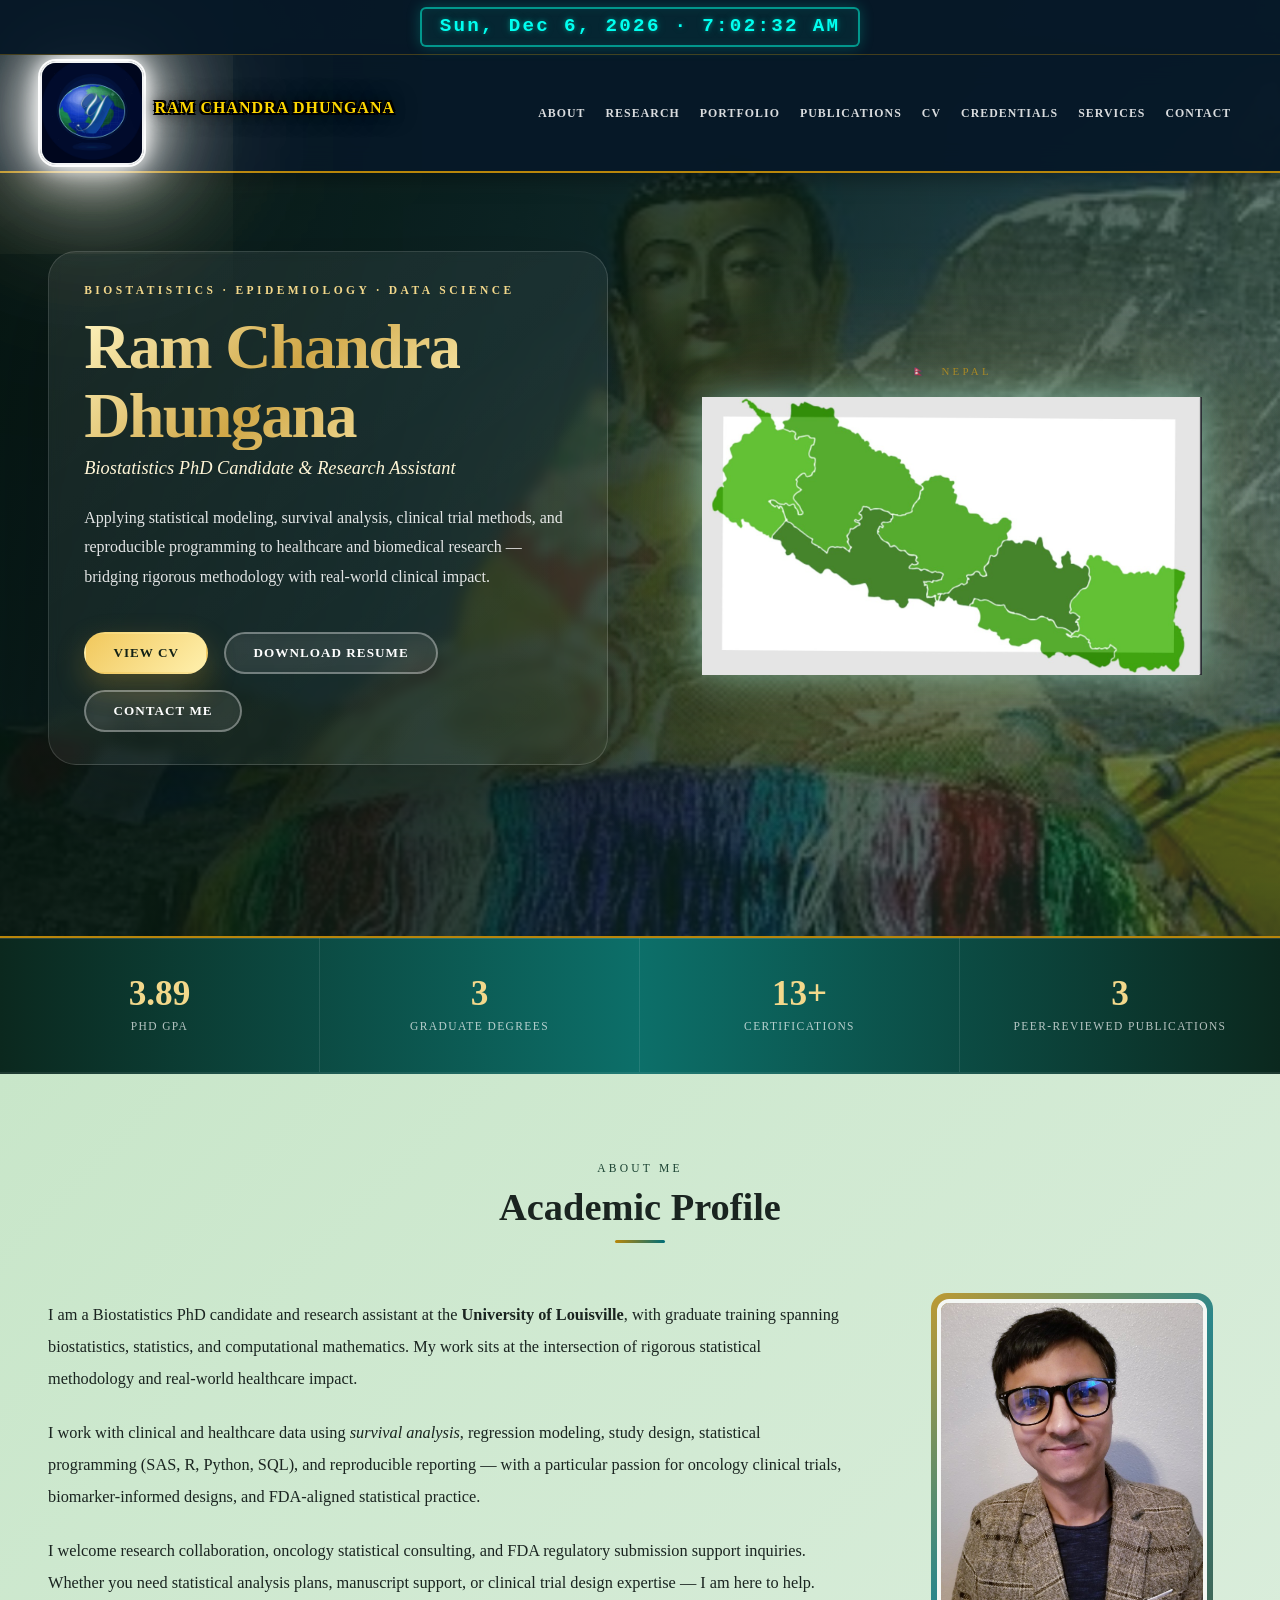
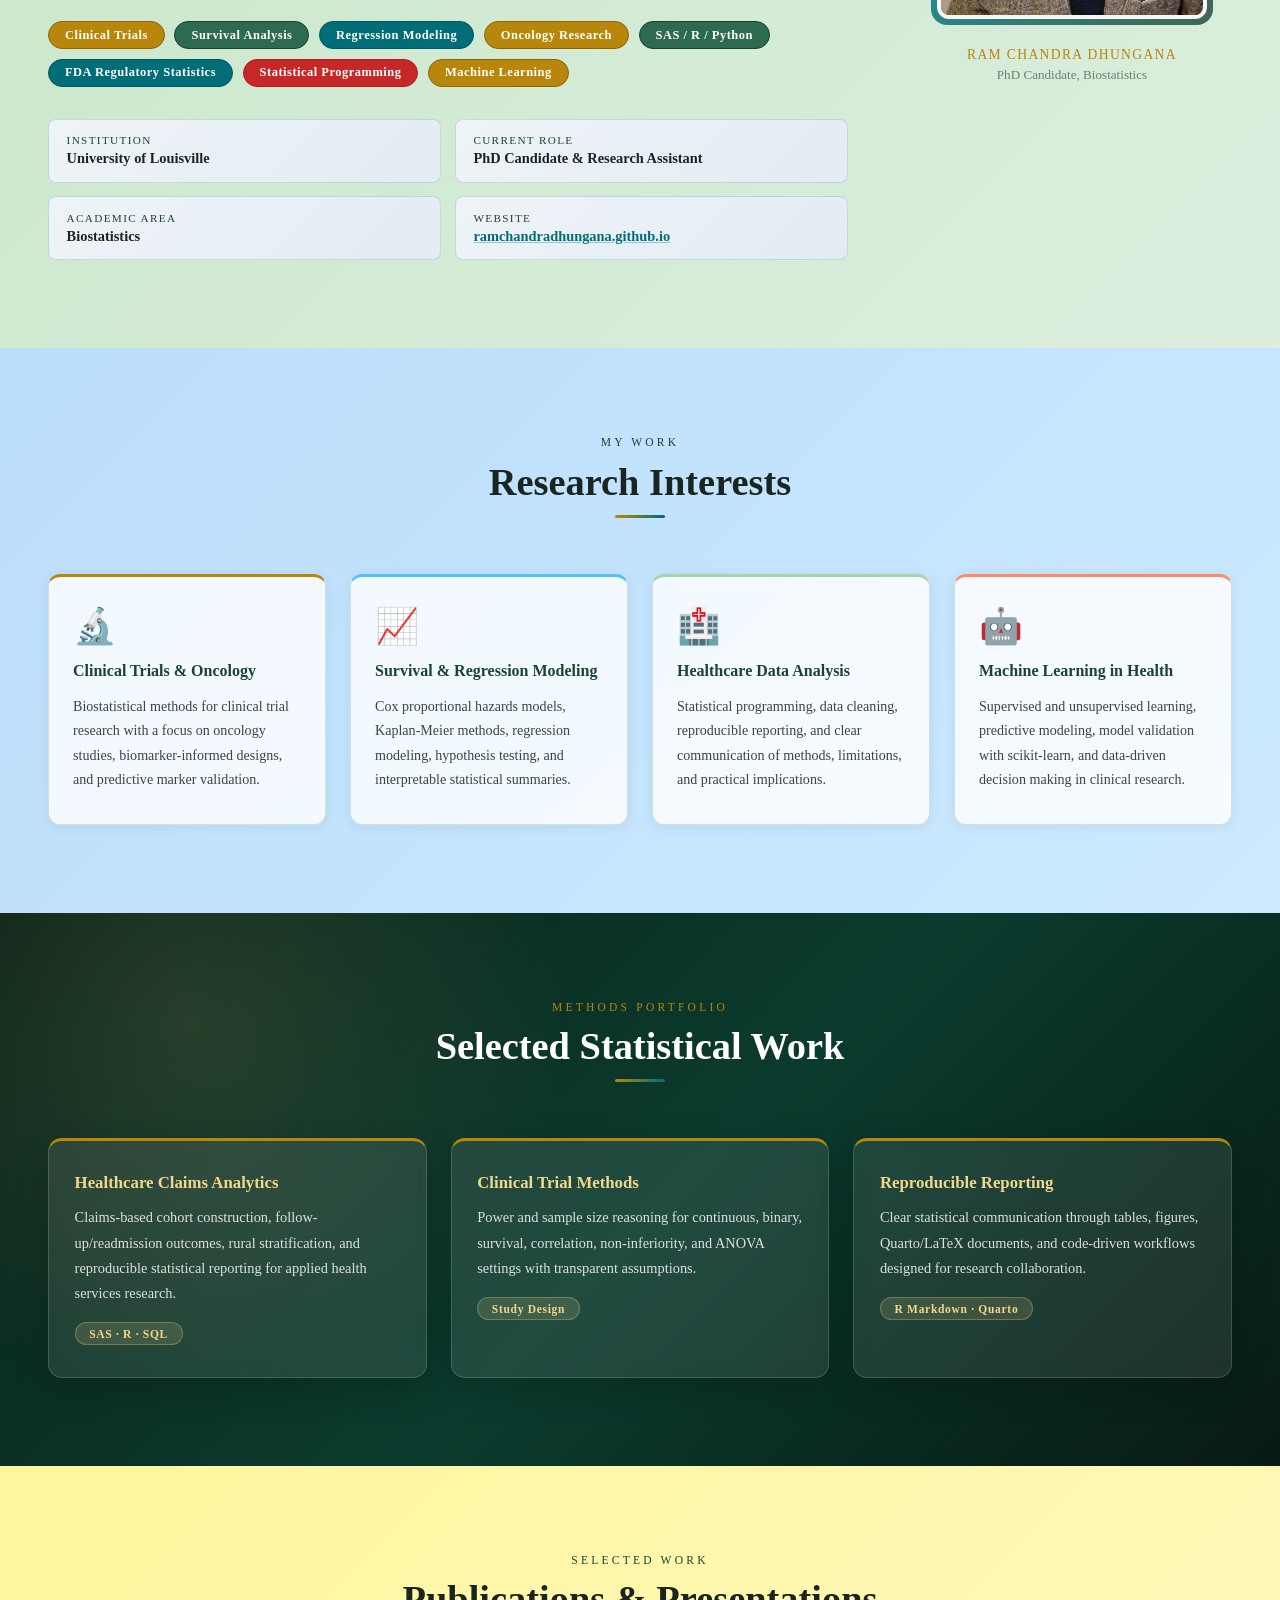
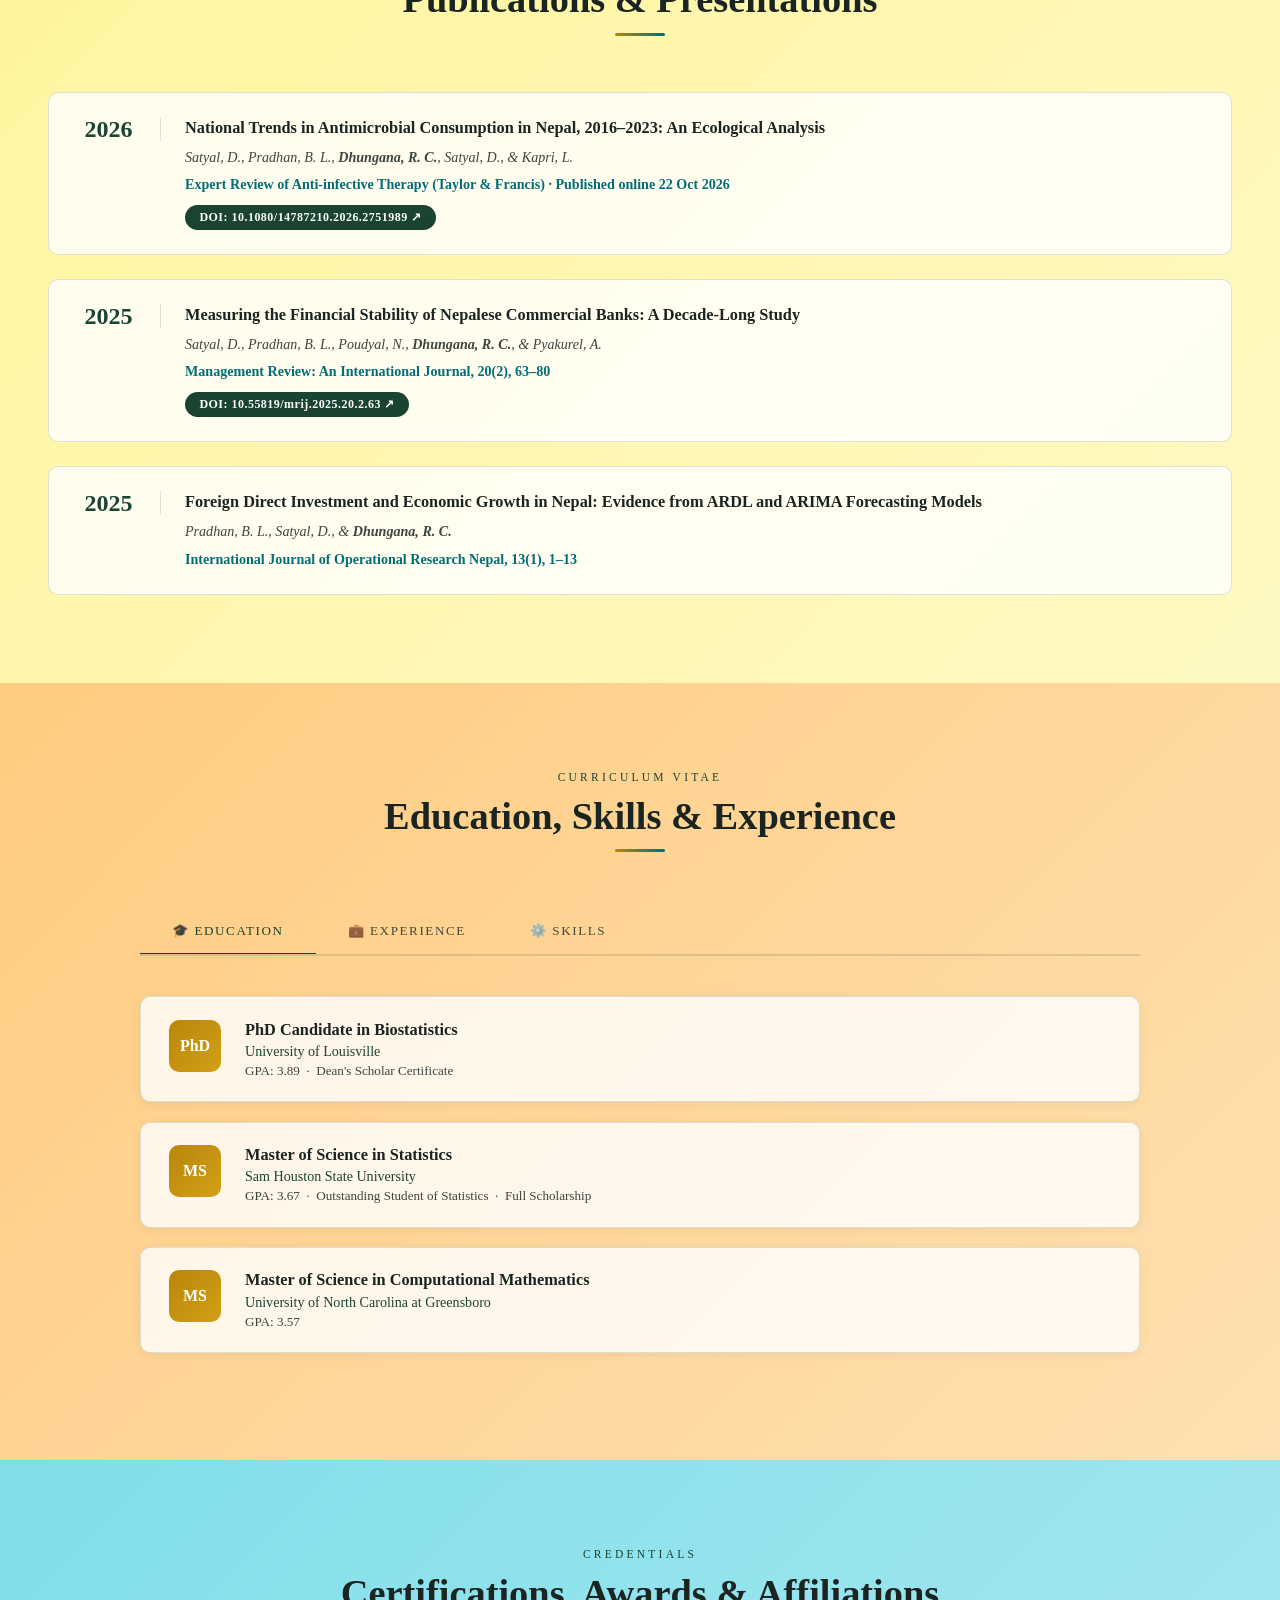
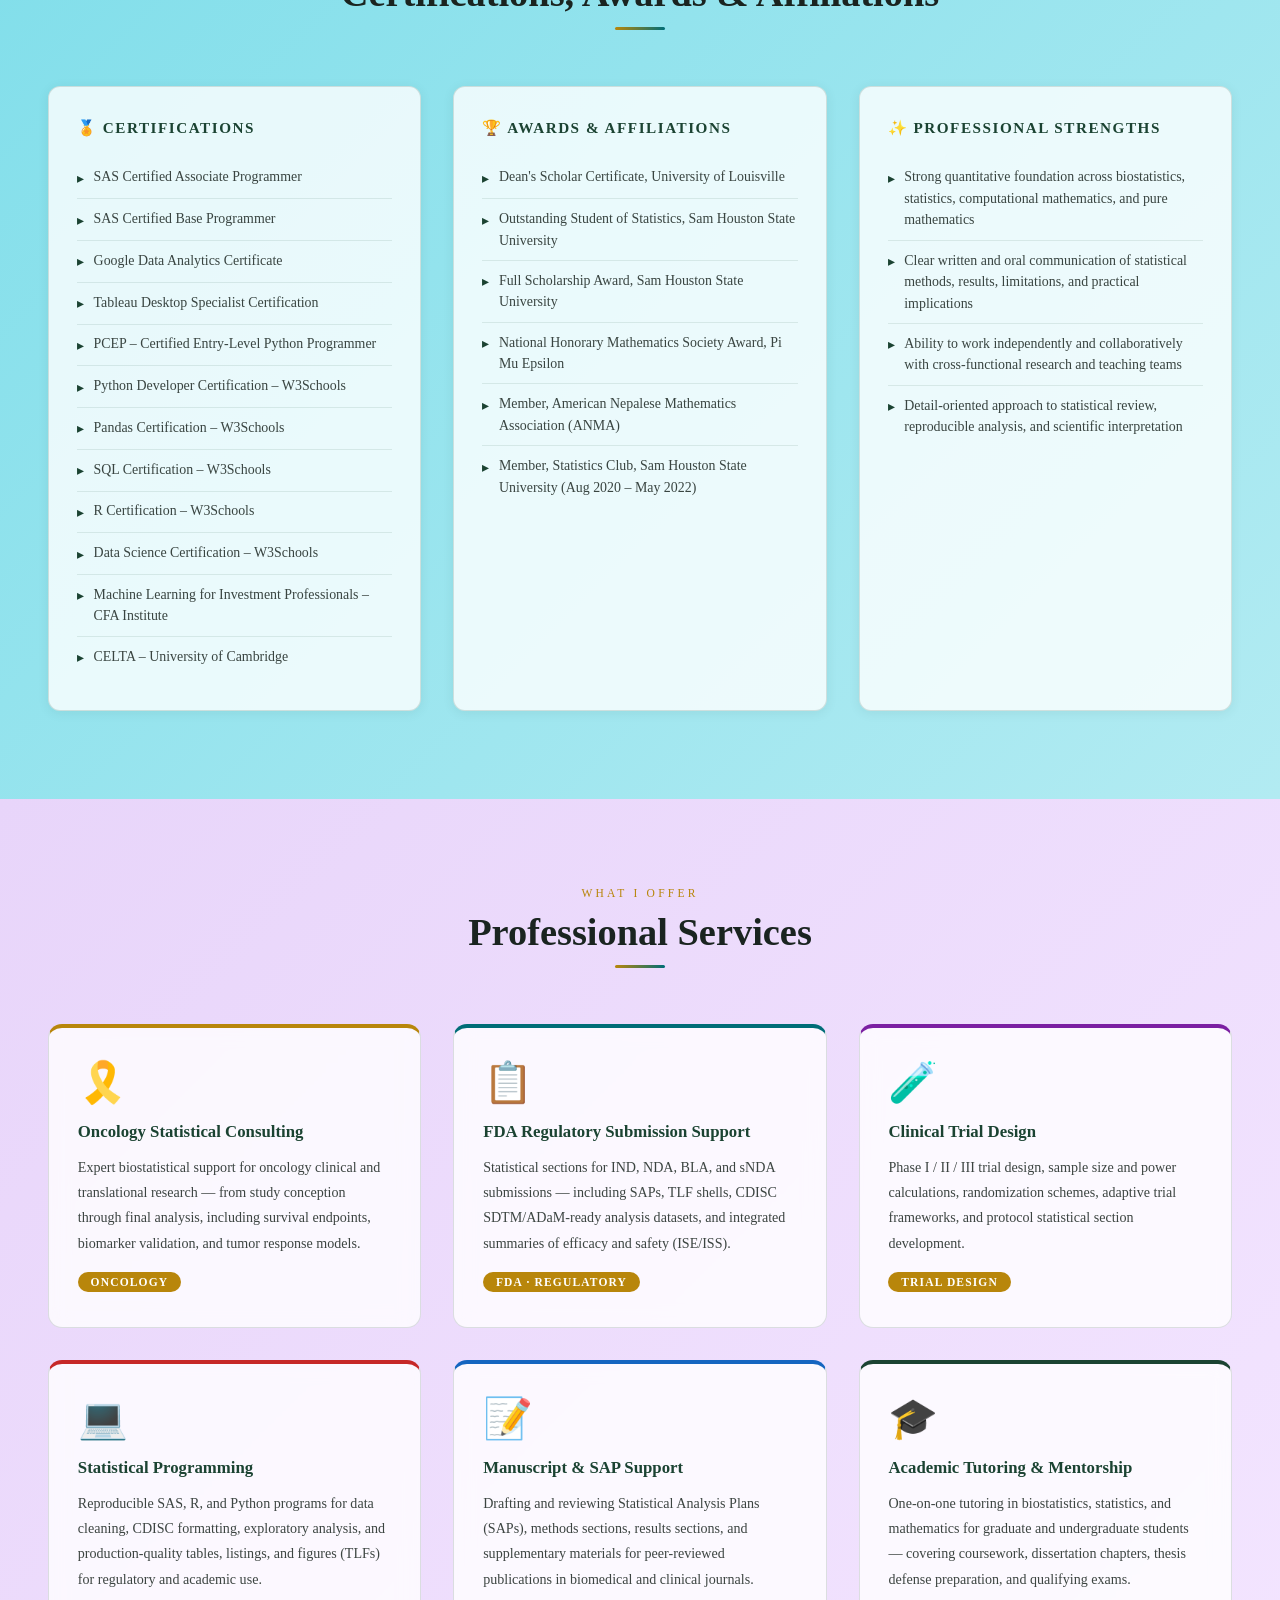
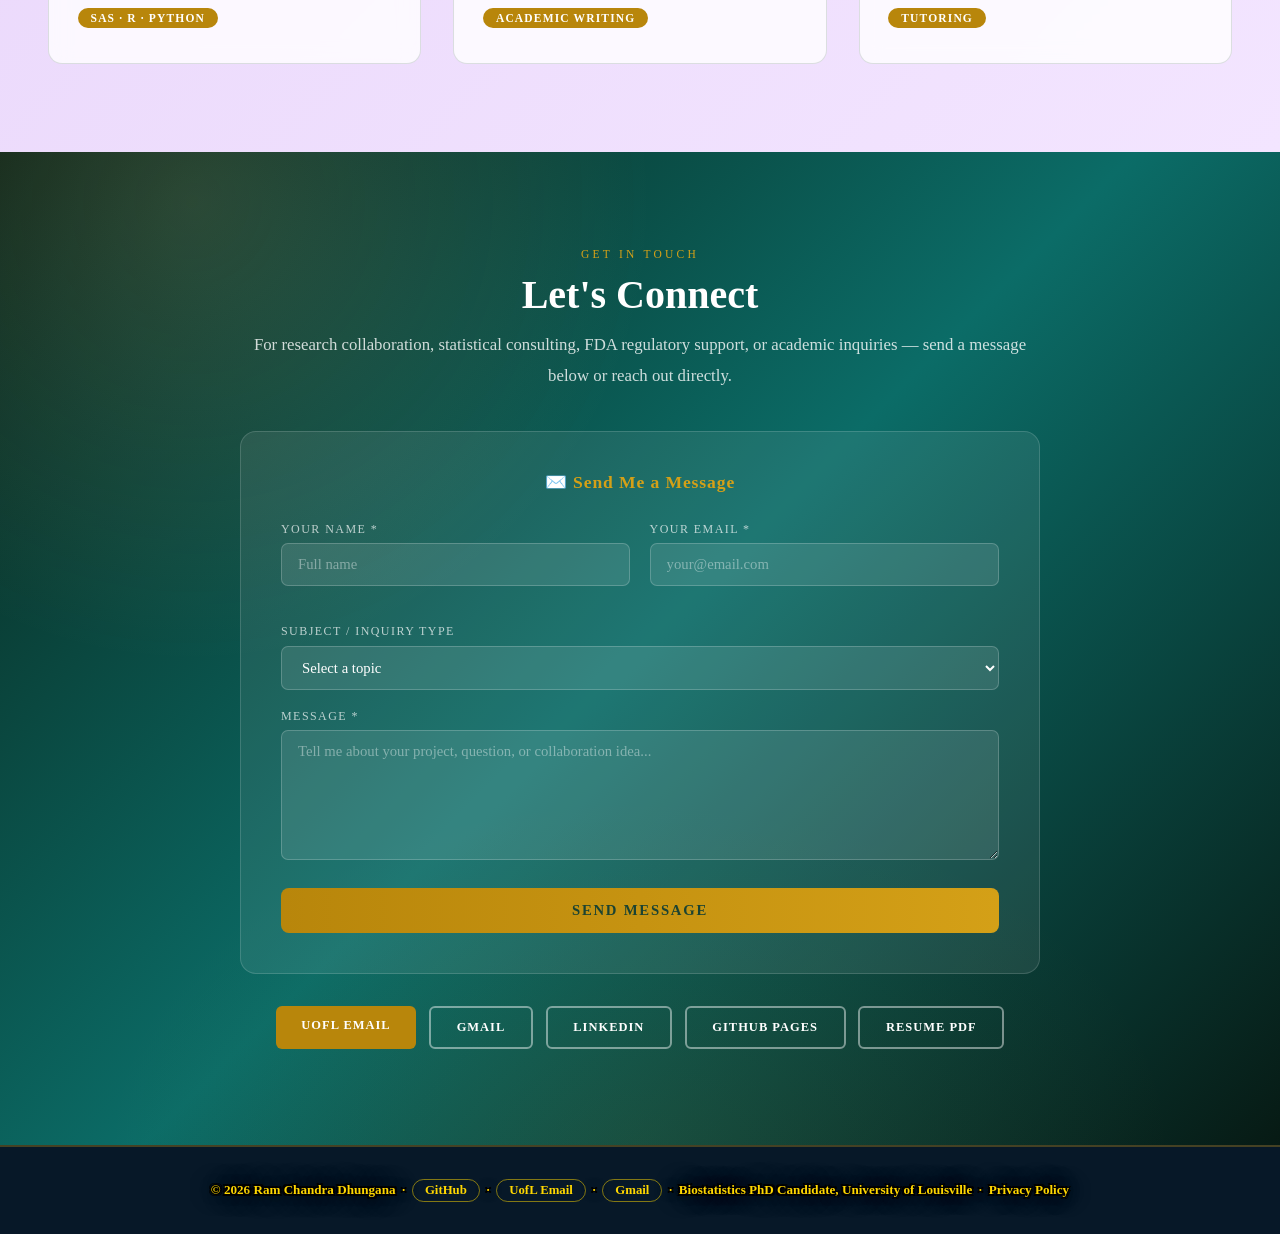
==== commit f76174ee: "Add files via upload" ====
--- a/index.html
+++ b/index.html
@@ -993,6 +993,7 @@
             <h3>Measuring the Financial Stability of Nepalese Commercial Banks: A Decade-Long Study</h3>
             <p>Satyal, D., Pradhan, B. L., Poudyal, N., <strong>Dhungana, R. C.</strong>, &amp; Pyakurel, A.</p>
             <p class="pub-journal">Management Review: An International Journal, 20(2), 63–80</p>
+            <a class="pub-link" href="https://doi.org/10.55819/mrij.2025.20.2.63" target="_blank" rel="noopener">DOI: 10.55819/mrij.2025.20.2.63 ↗</a>
           </div>
         </article>
         <article class="pub-item">
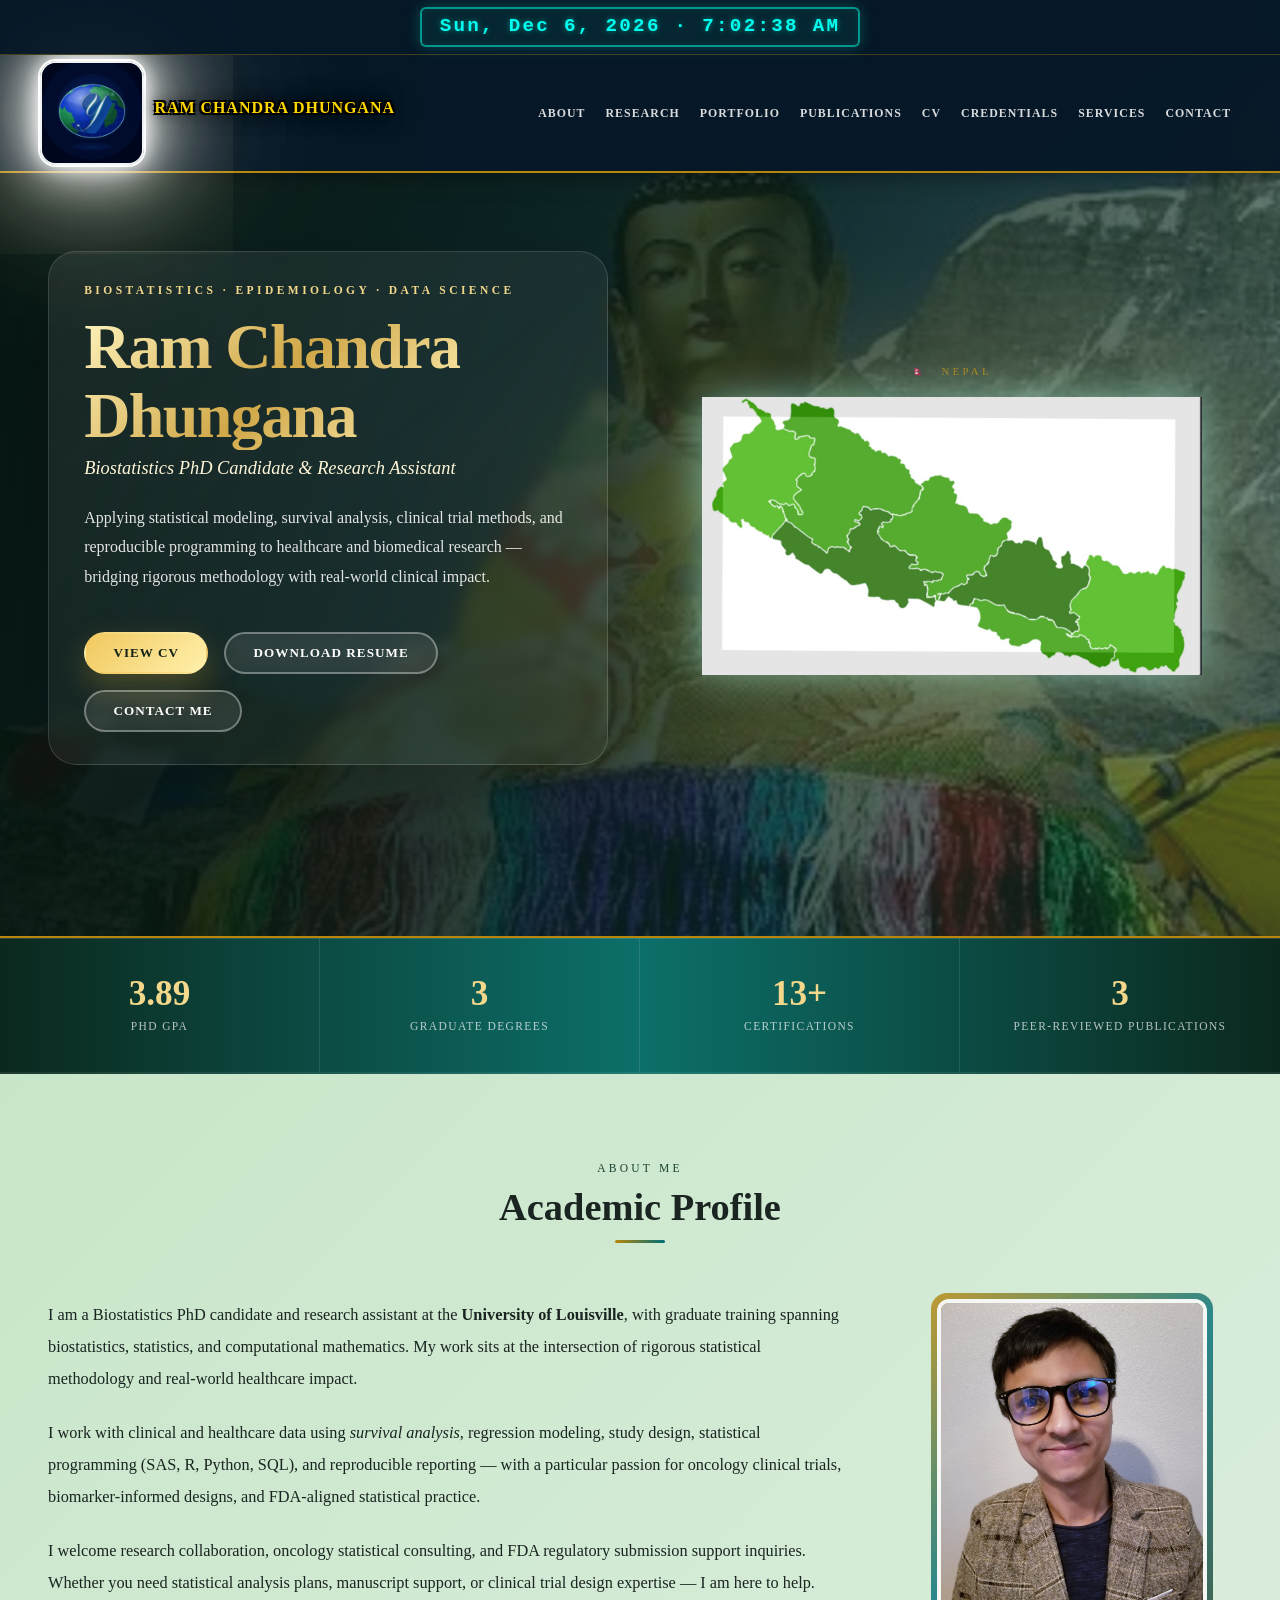
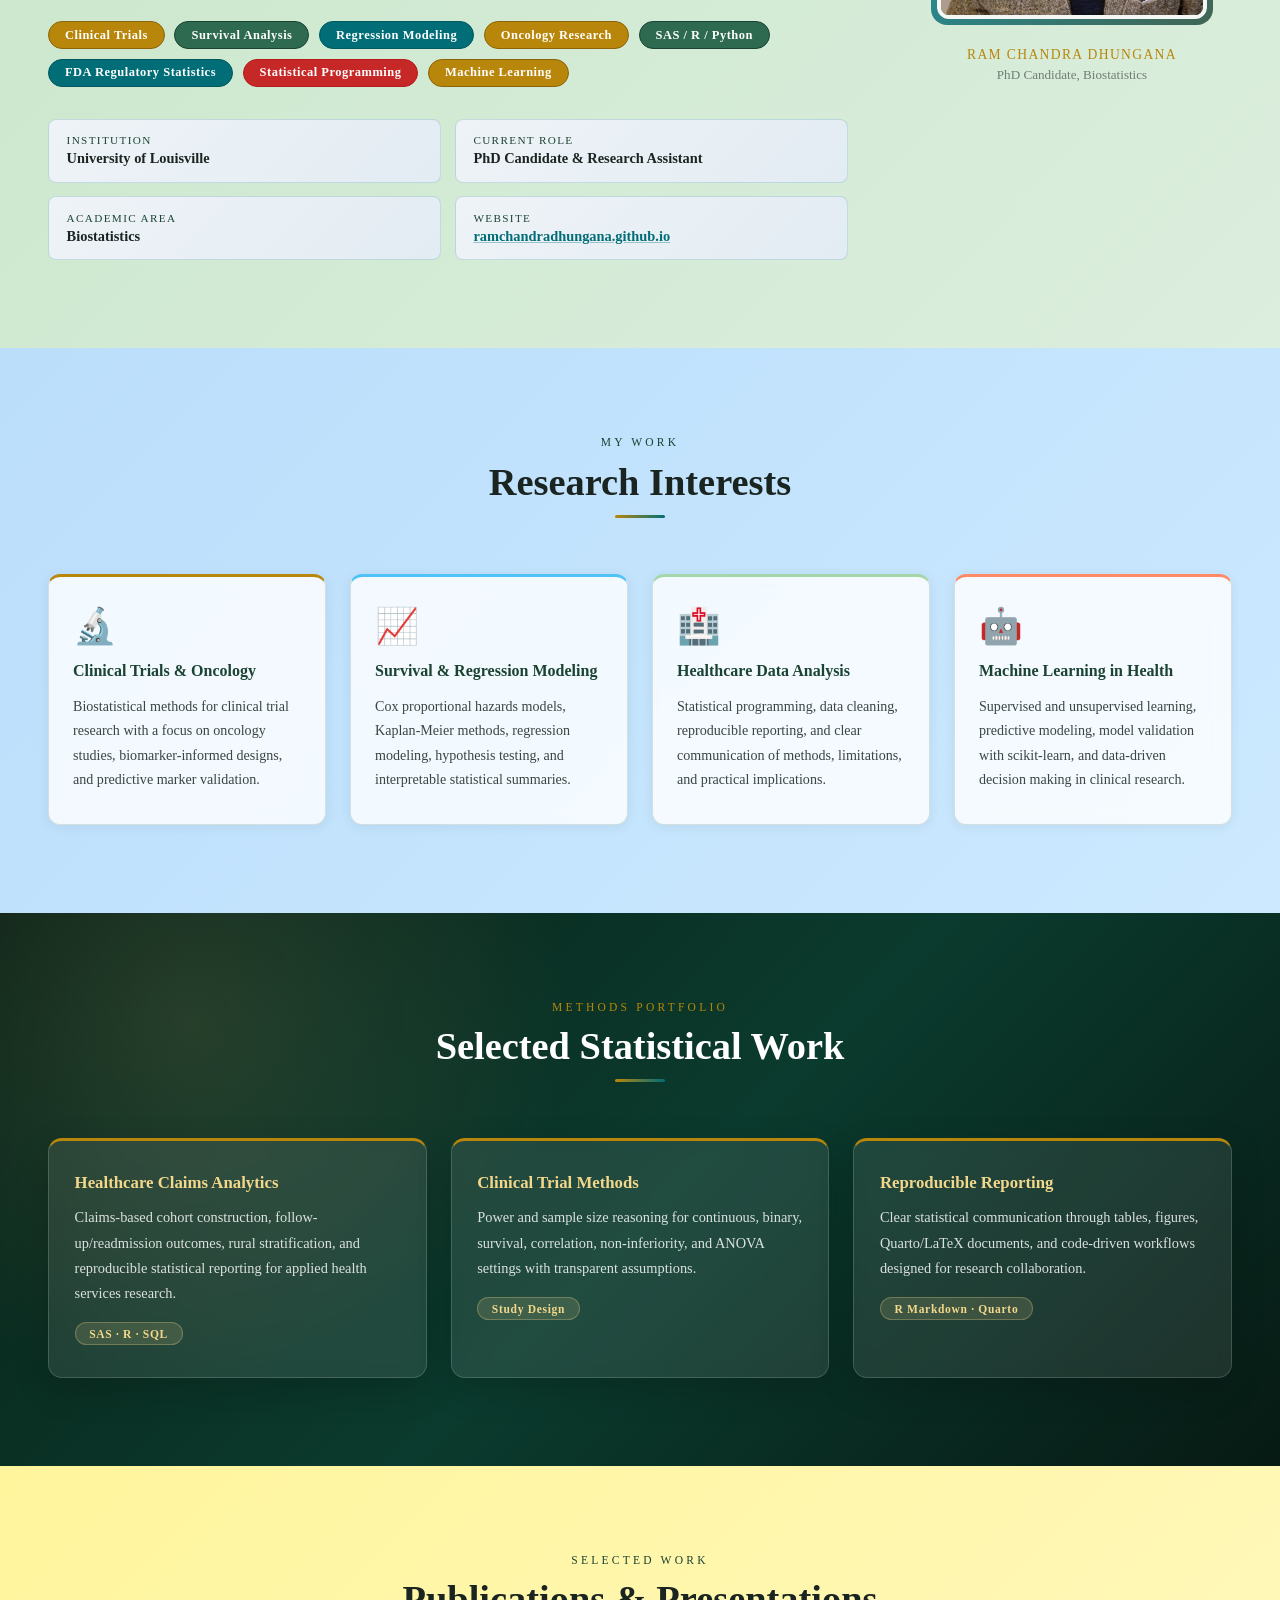
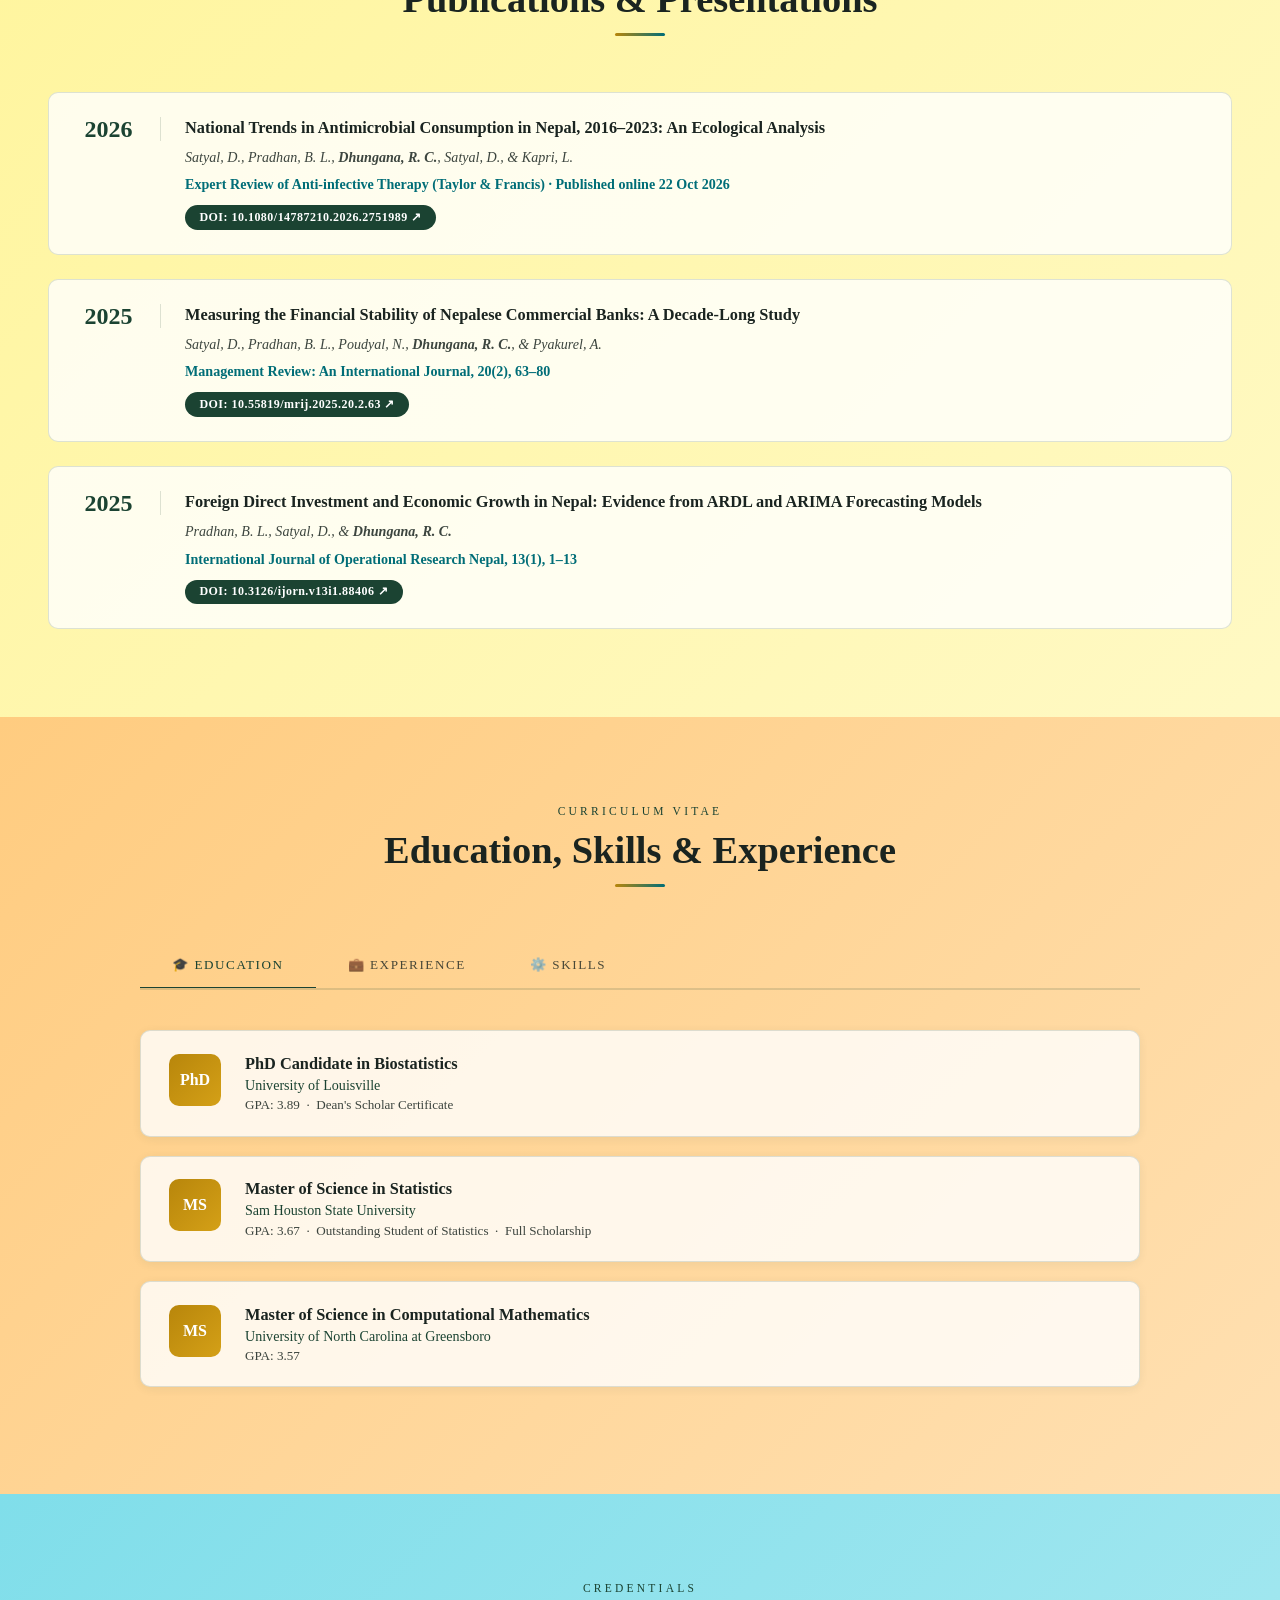
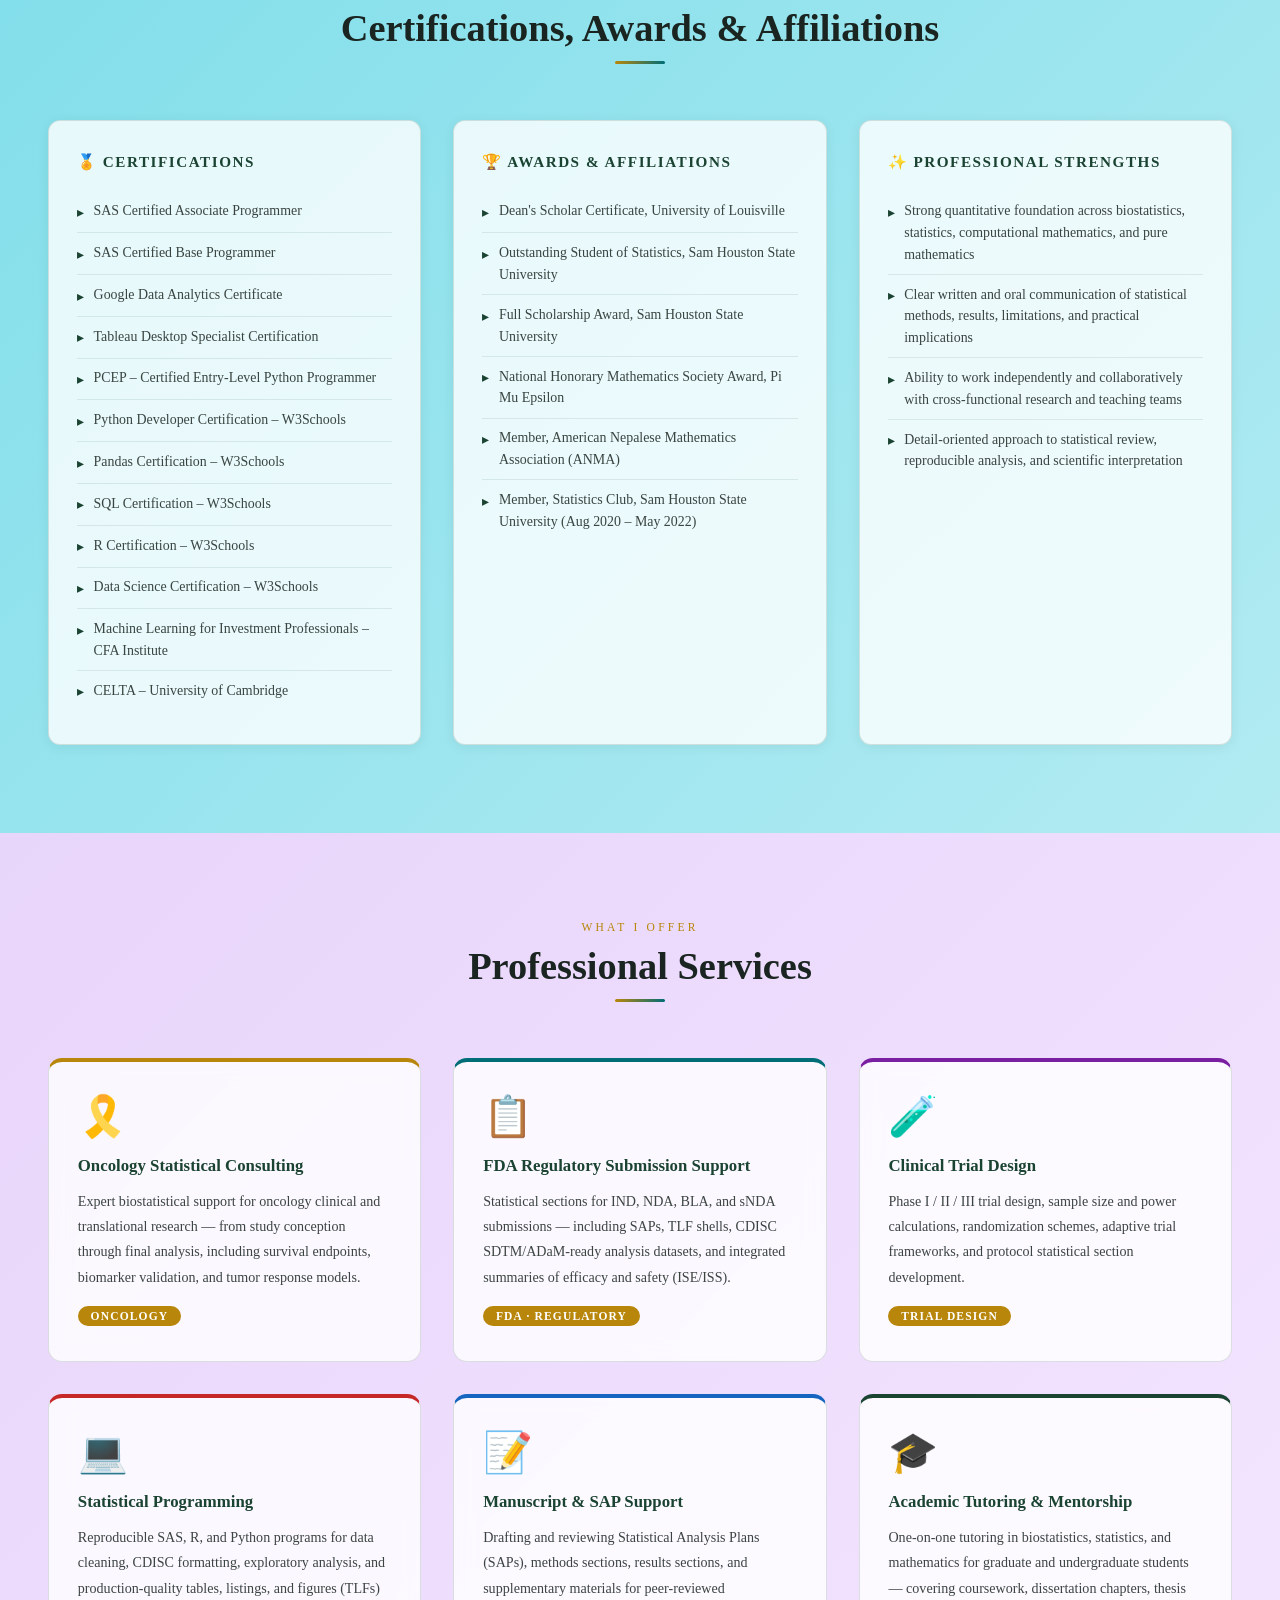
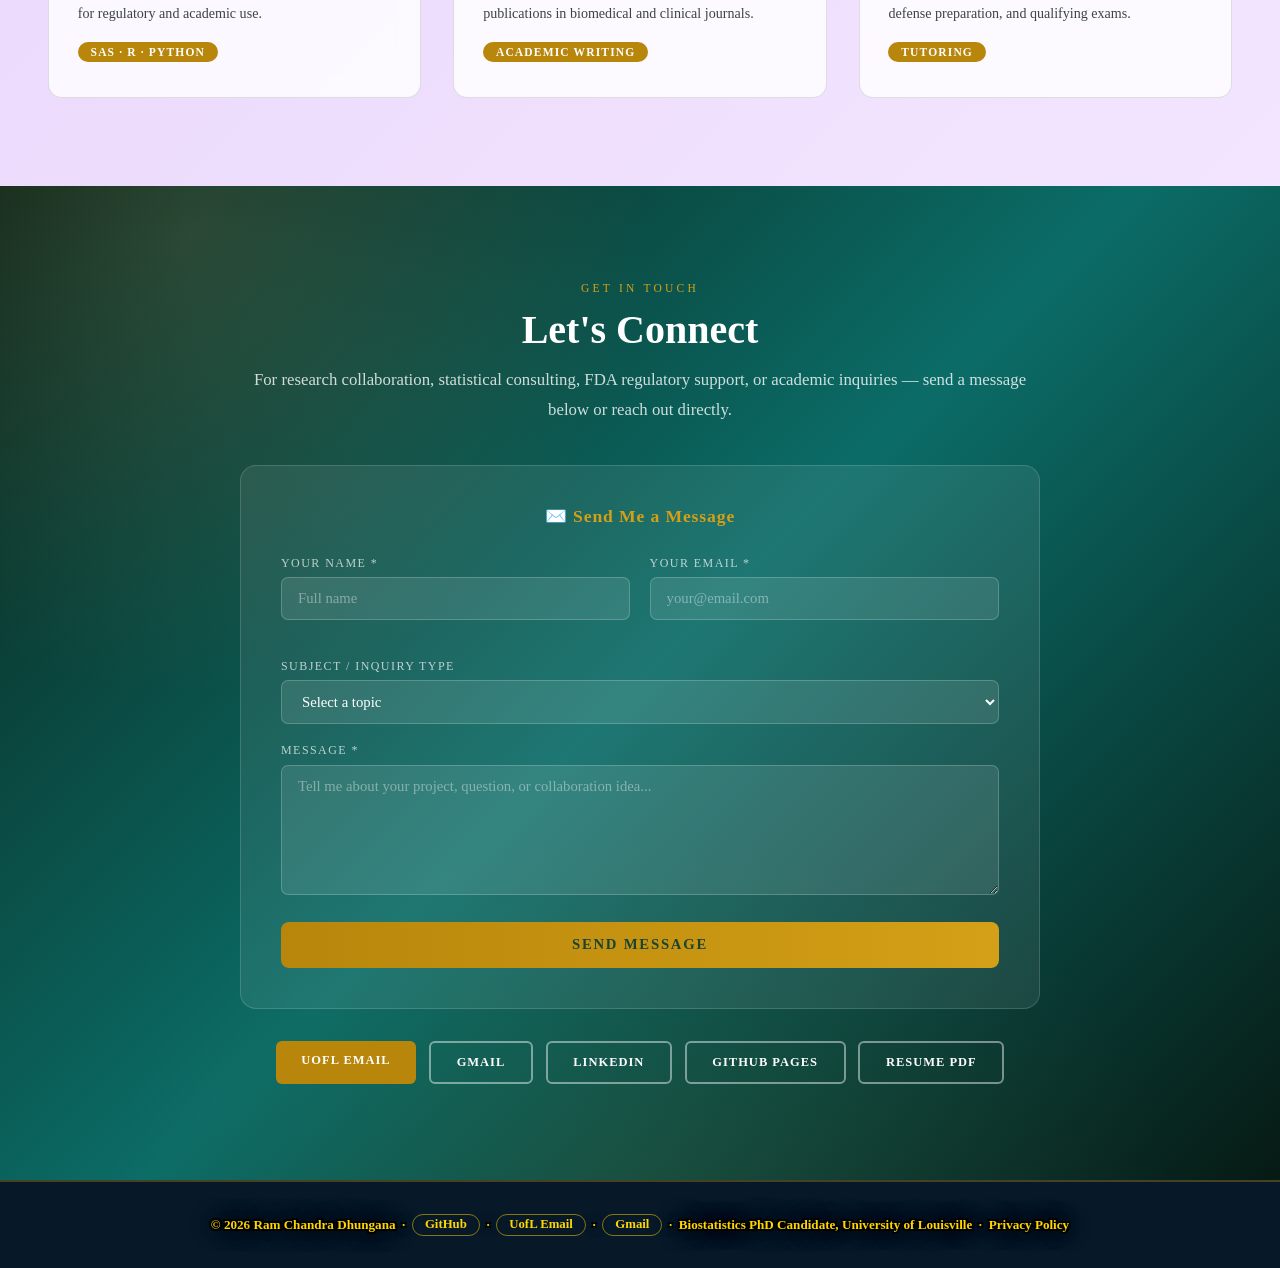
==== commit 2babecbe: "Add files via upload" ====
--- a/index.html
+++ b/index.html
@@ -1002,6 +1002,7 @@
             <h3>Foreign Direct Investment and Economic Growth in Nepal: Evidence from ARDL and ARIMA Forecasting Models</h3>
             <p>Pradhan, B. L., Satyal, D., &amp; <strong>Dhungana, R. C.</strong></p>
             <p class="pub-journal">International Journal of Operational Research Nepal, 13(1), 1–13</p>
+            <a class="pub-link" href="https://doi.org/10.3126/ijorn.v13i1.88406" target="_blank" rel="noopener">DOI: 10.3126/ijorn.v13i1.88406 ↗</a>
           </div>
         </article>
       </div>
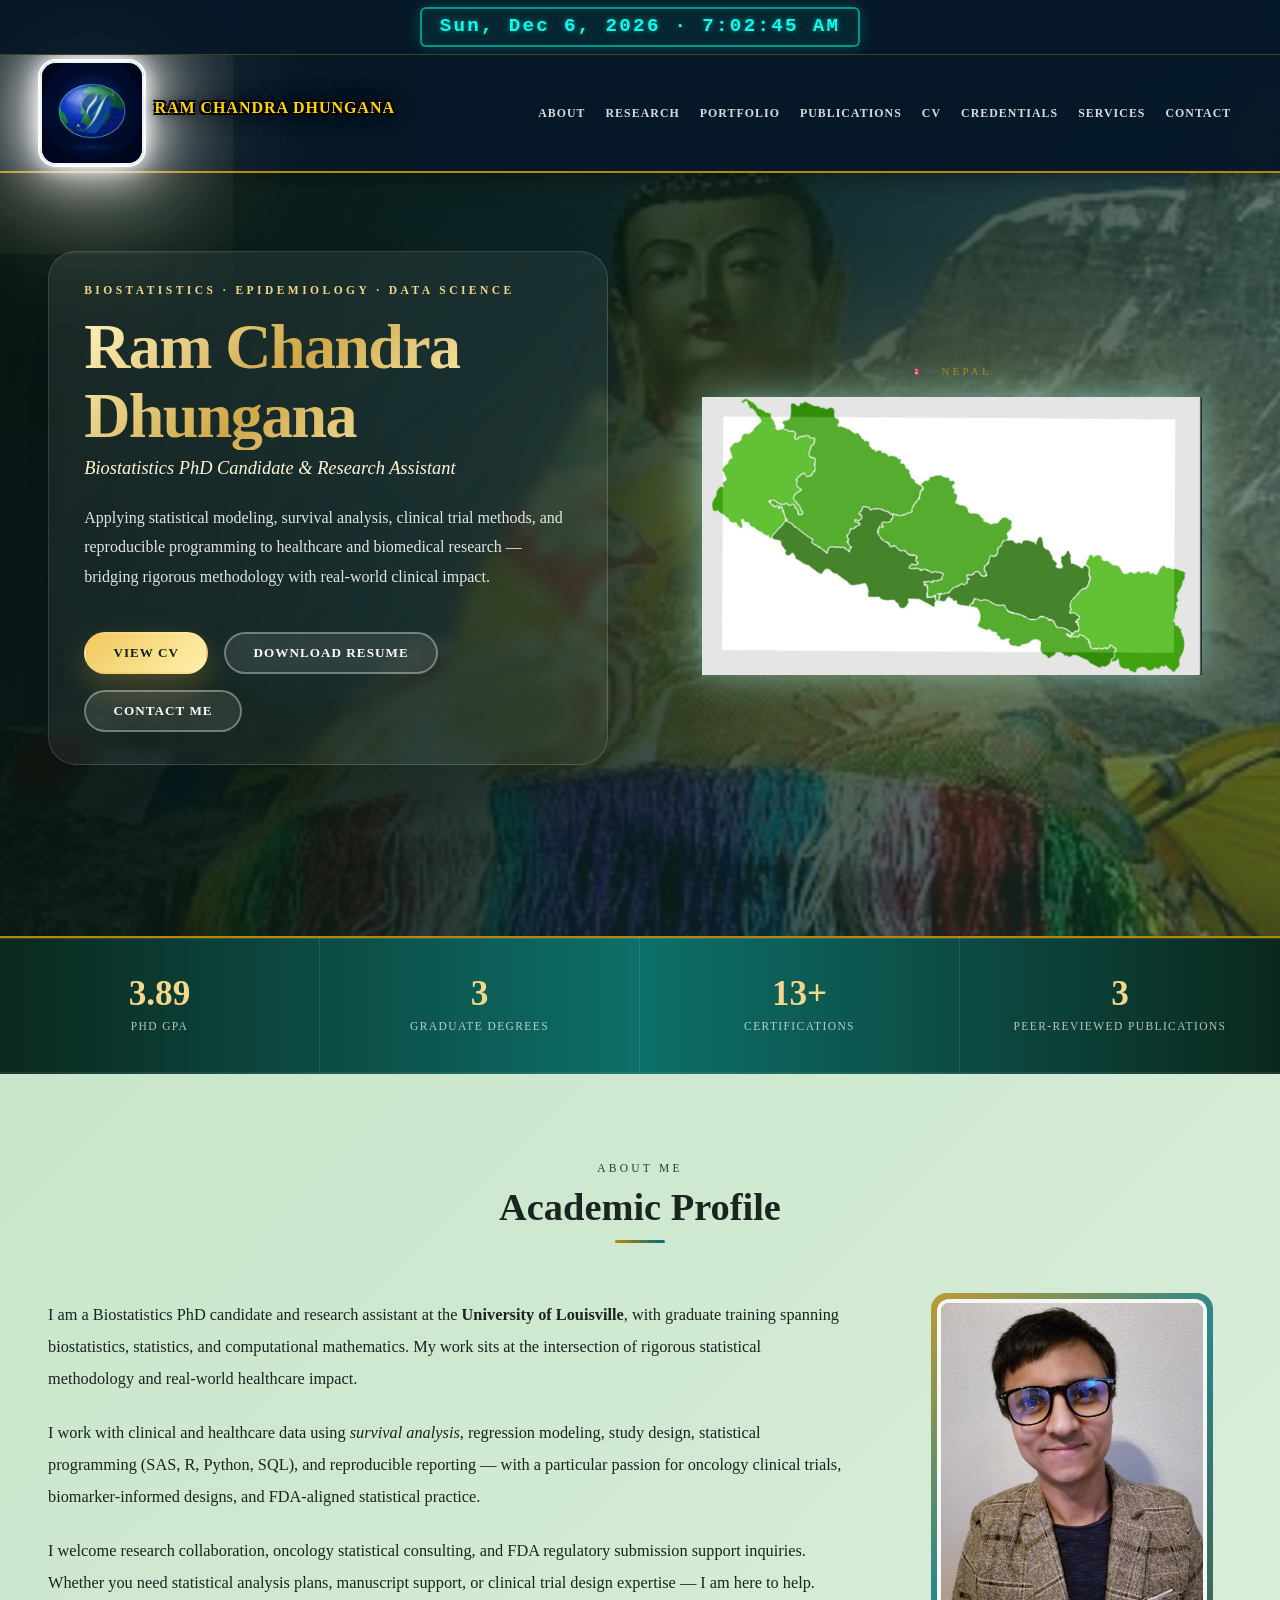
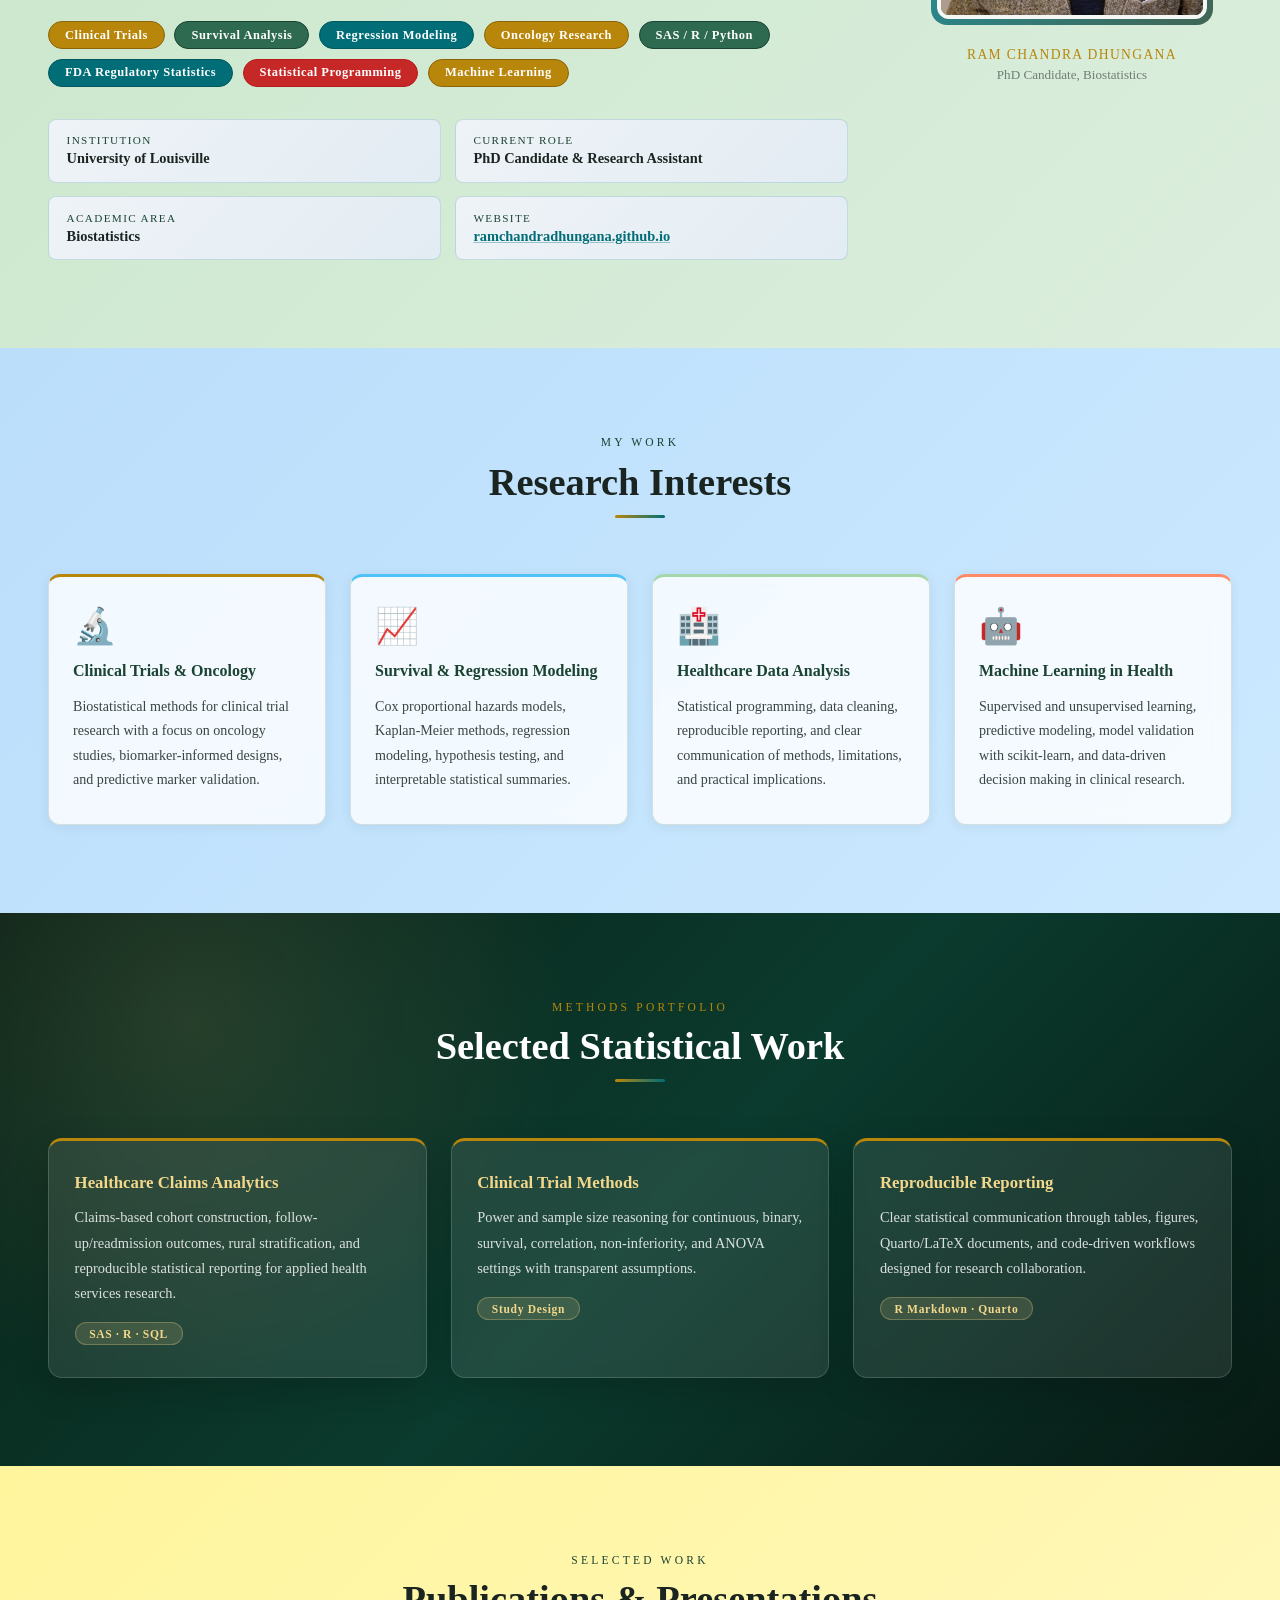
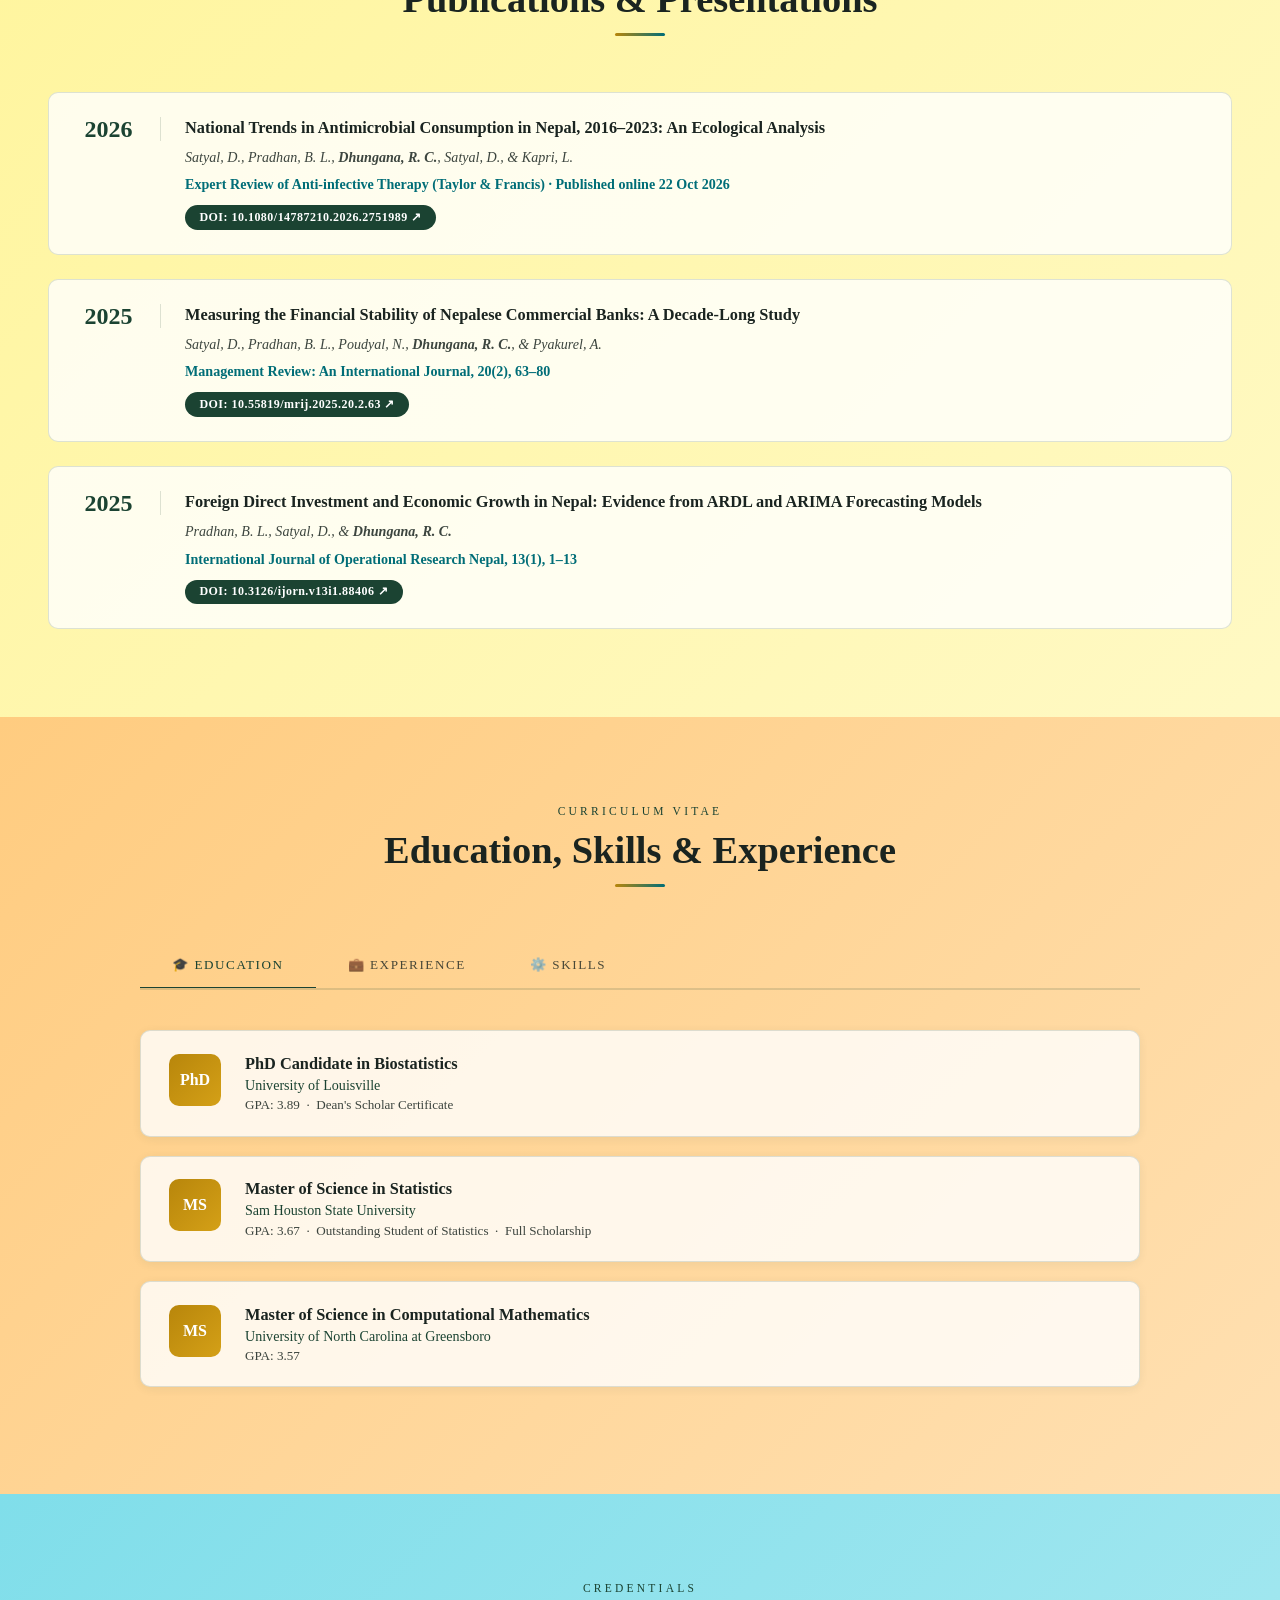
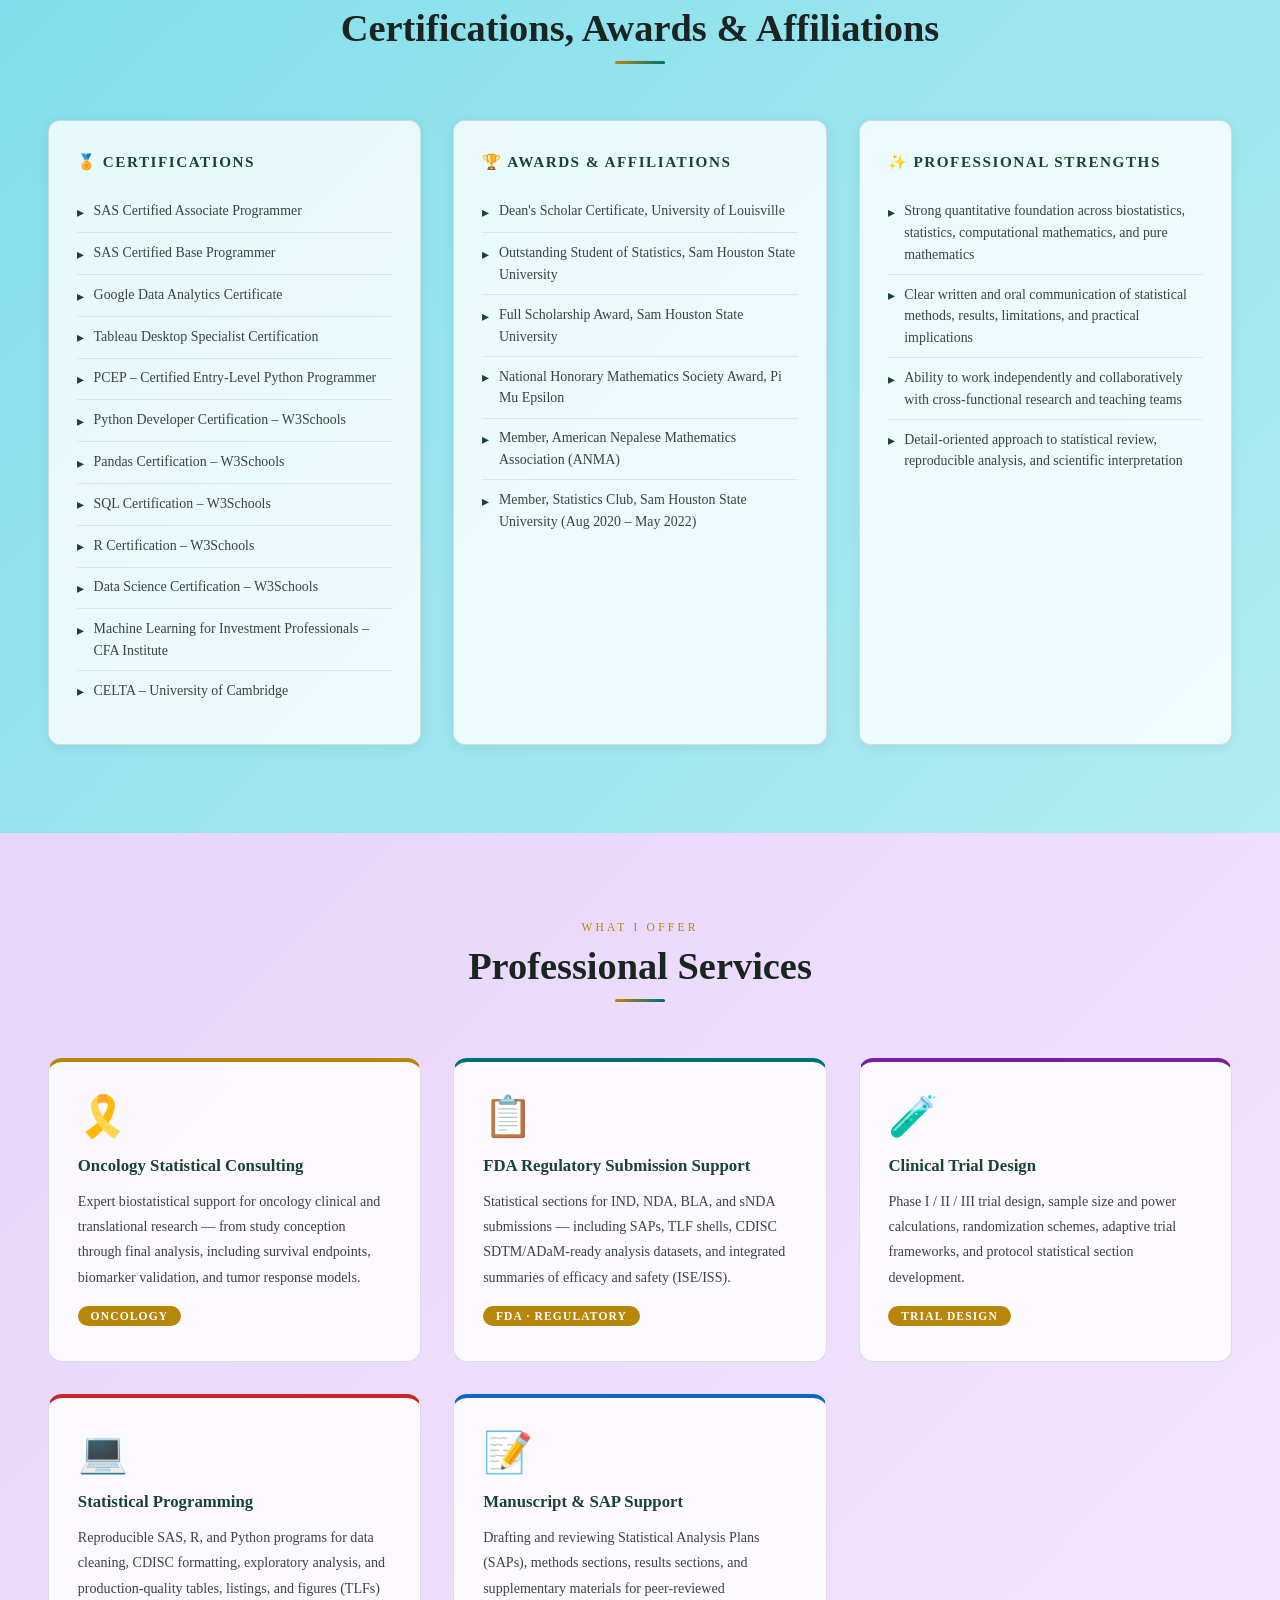
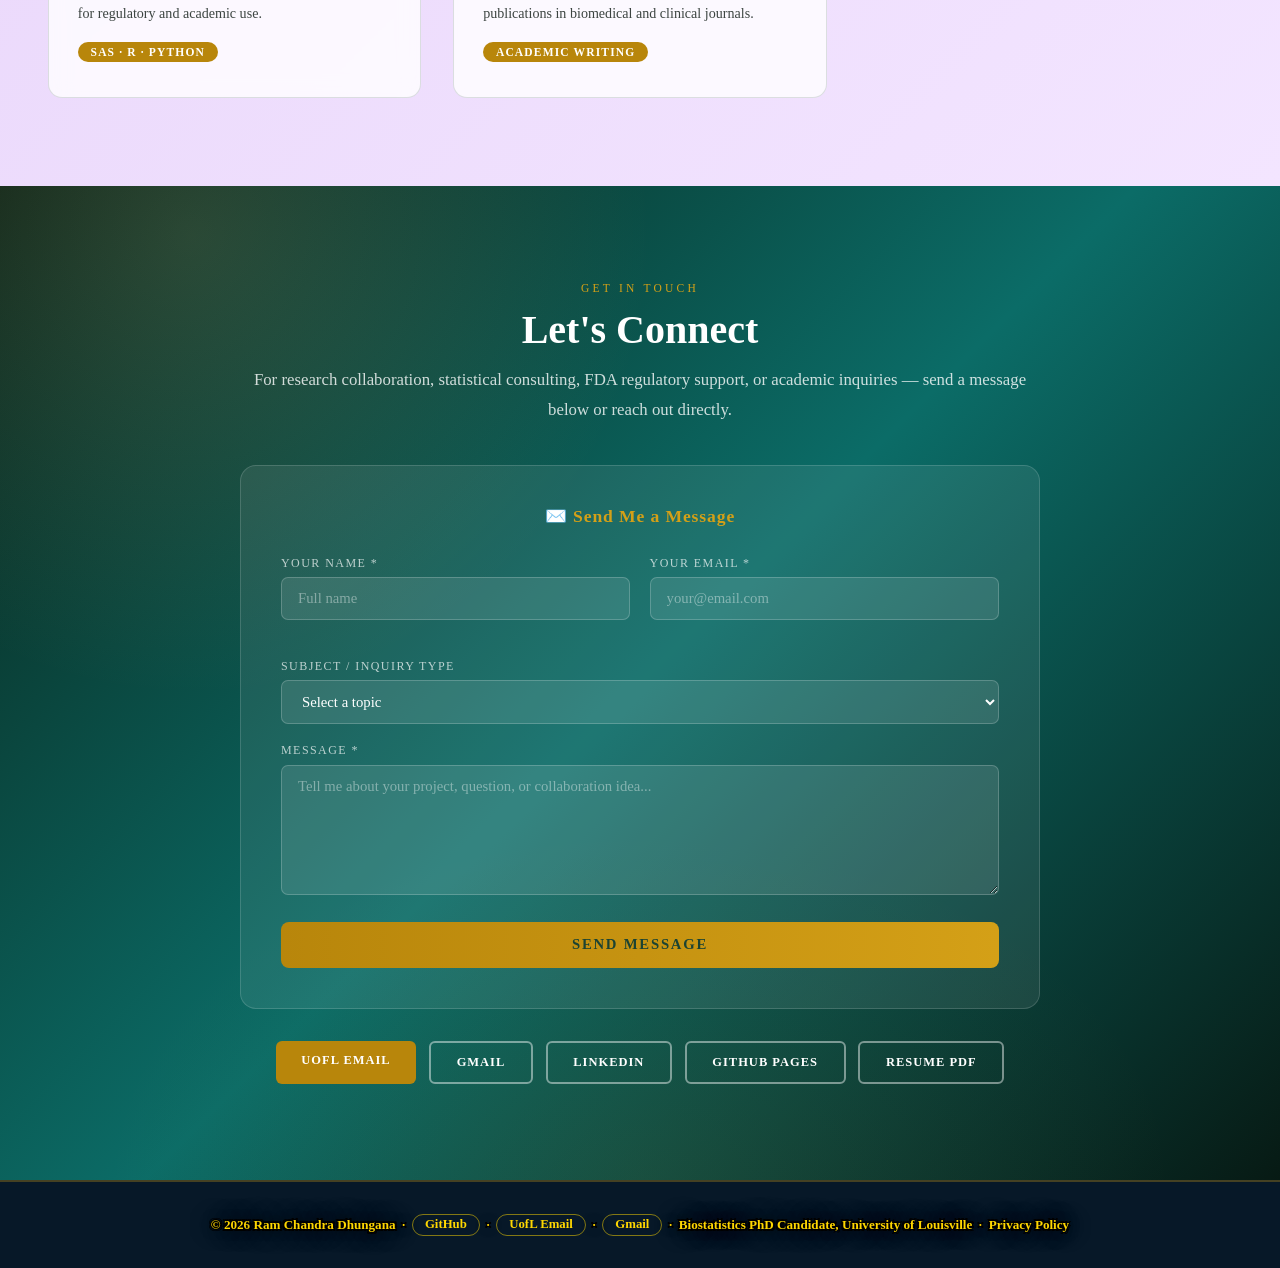
==== commit d8b555da: "Remove Academic Tutoring & Mentorship service Co-Authored-By: Claude Opus 5.5 <noreply@anthropic.com" ====
--- a/index.html
+++ b/index.html
@@ -1228,13 +1228,6 @@
           <span class="svc-badge">Academic Writing</span>
         </div>
 
-        <div class="svc-card">
-          <div class="svc-icon">🎓</div>
-          <h3>Academic Tutoring &amp; Mentorship</h3>
-          <p>One-on-one tutoring in biostatistics, statistics, and mathematics for graduate and undergraduate students — covering coursework, dissertation chapters, thesis defense preparation, and qualifying exams.</p>
-          <span class="svc-badge">Tutoring</span>
-        </div>
-
       </div>
     </div>
   </section>
@@ -1270,7 +1263,6 @@
               <option value="Clinical Trial Design">Clinical Trial Design</option>
               <option value="Statistical Programming">Statistical Programming (SAS/R/Python)</option>
               <option value="Manuscript / SAP Support">Manuscript / SAP Support</option>
-              <option value="Academic Tutoring">Academic Tutoring &amp; Mentorship</option>
               <option value="Research Collaboration">Research Collaboration</option>
               <option value="Other">Other Inquiry</option>
             </select>
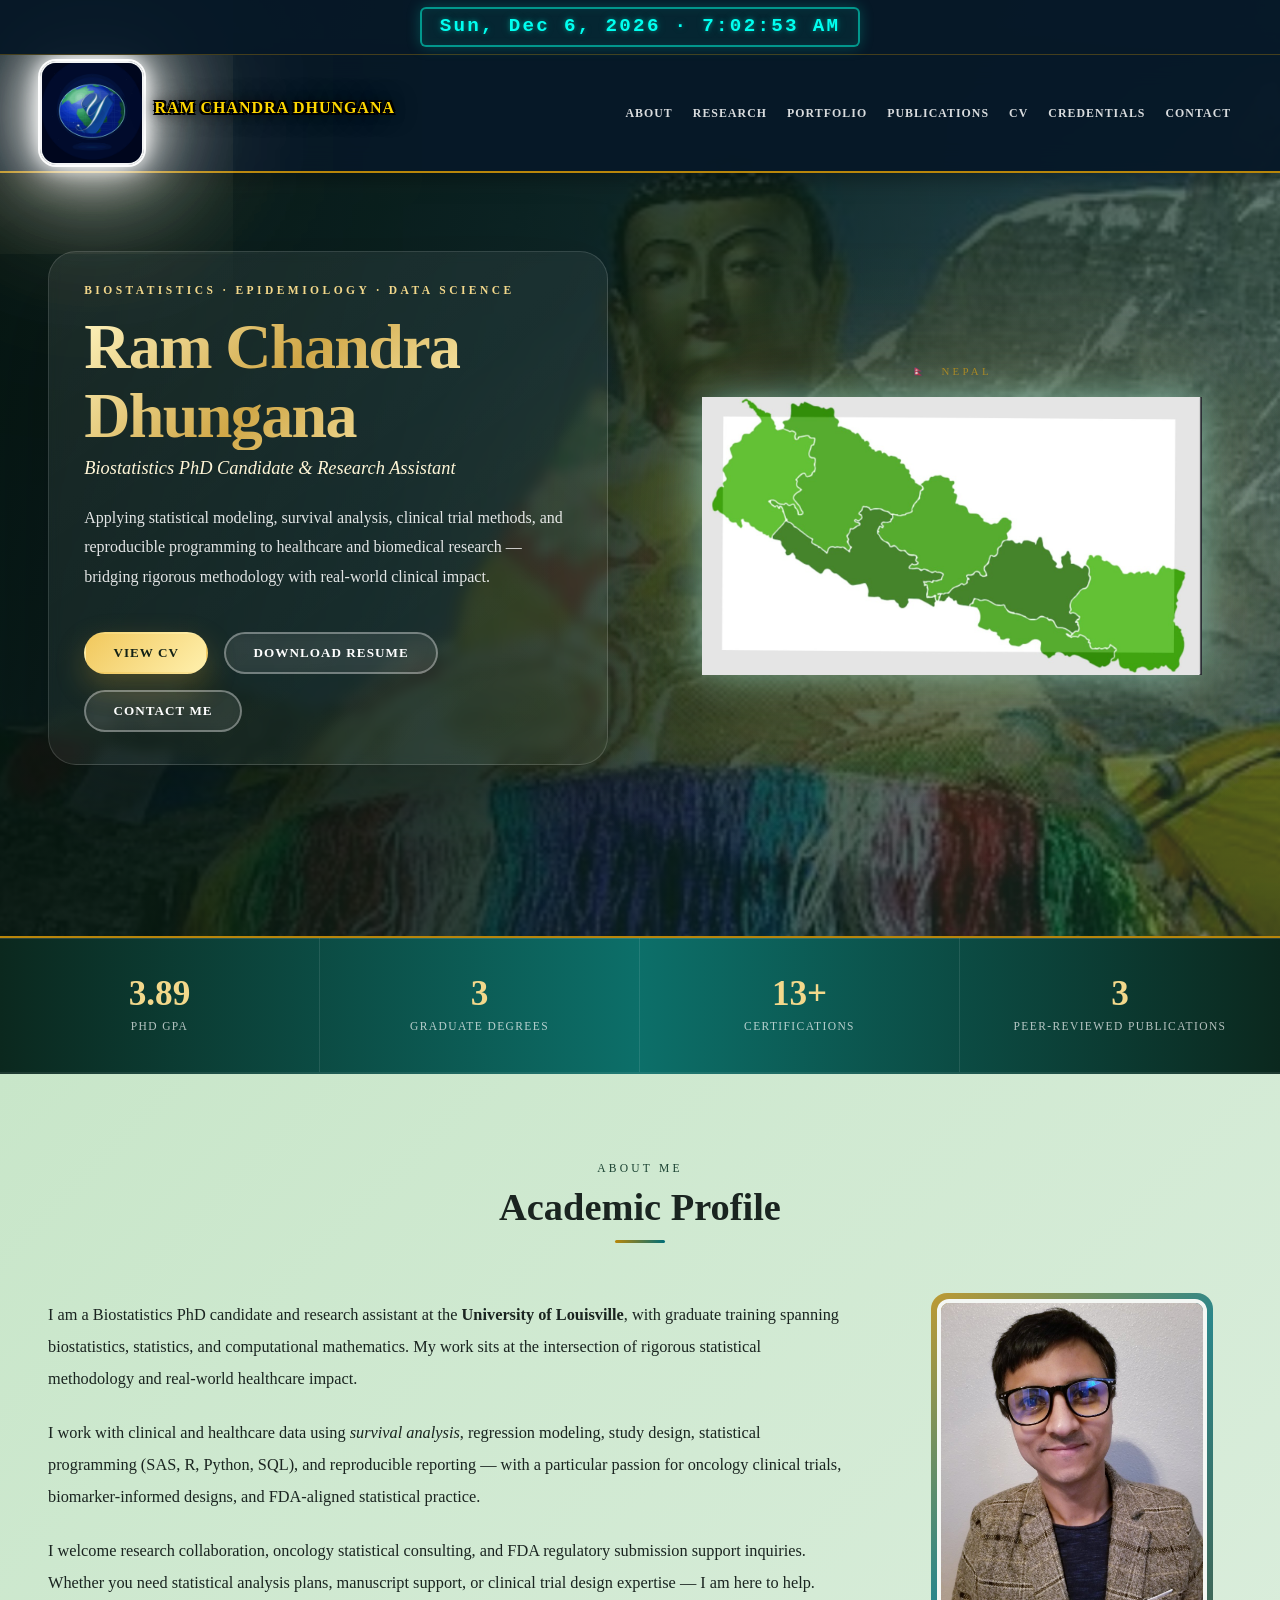
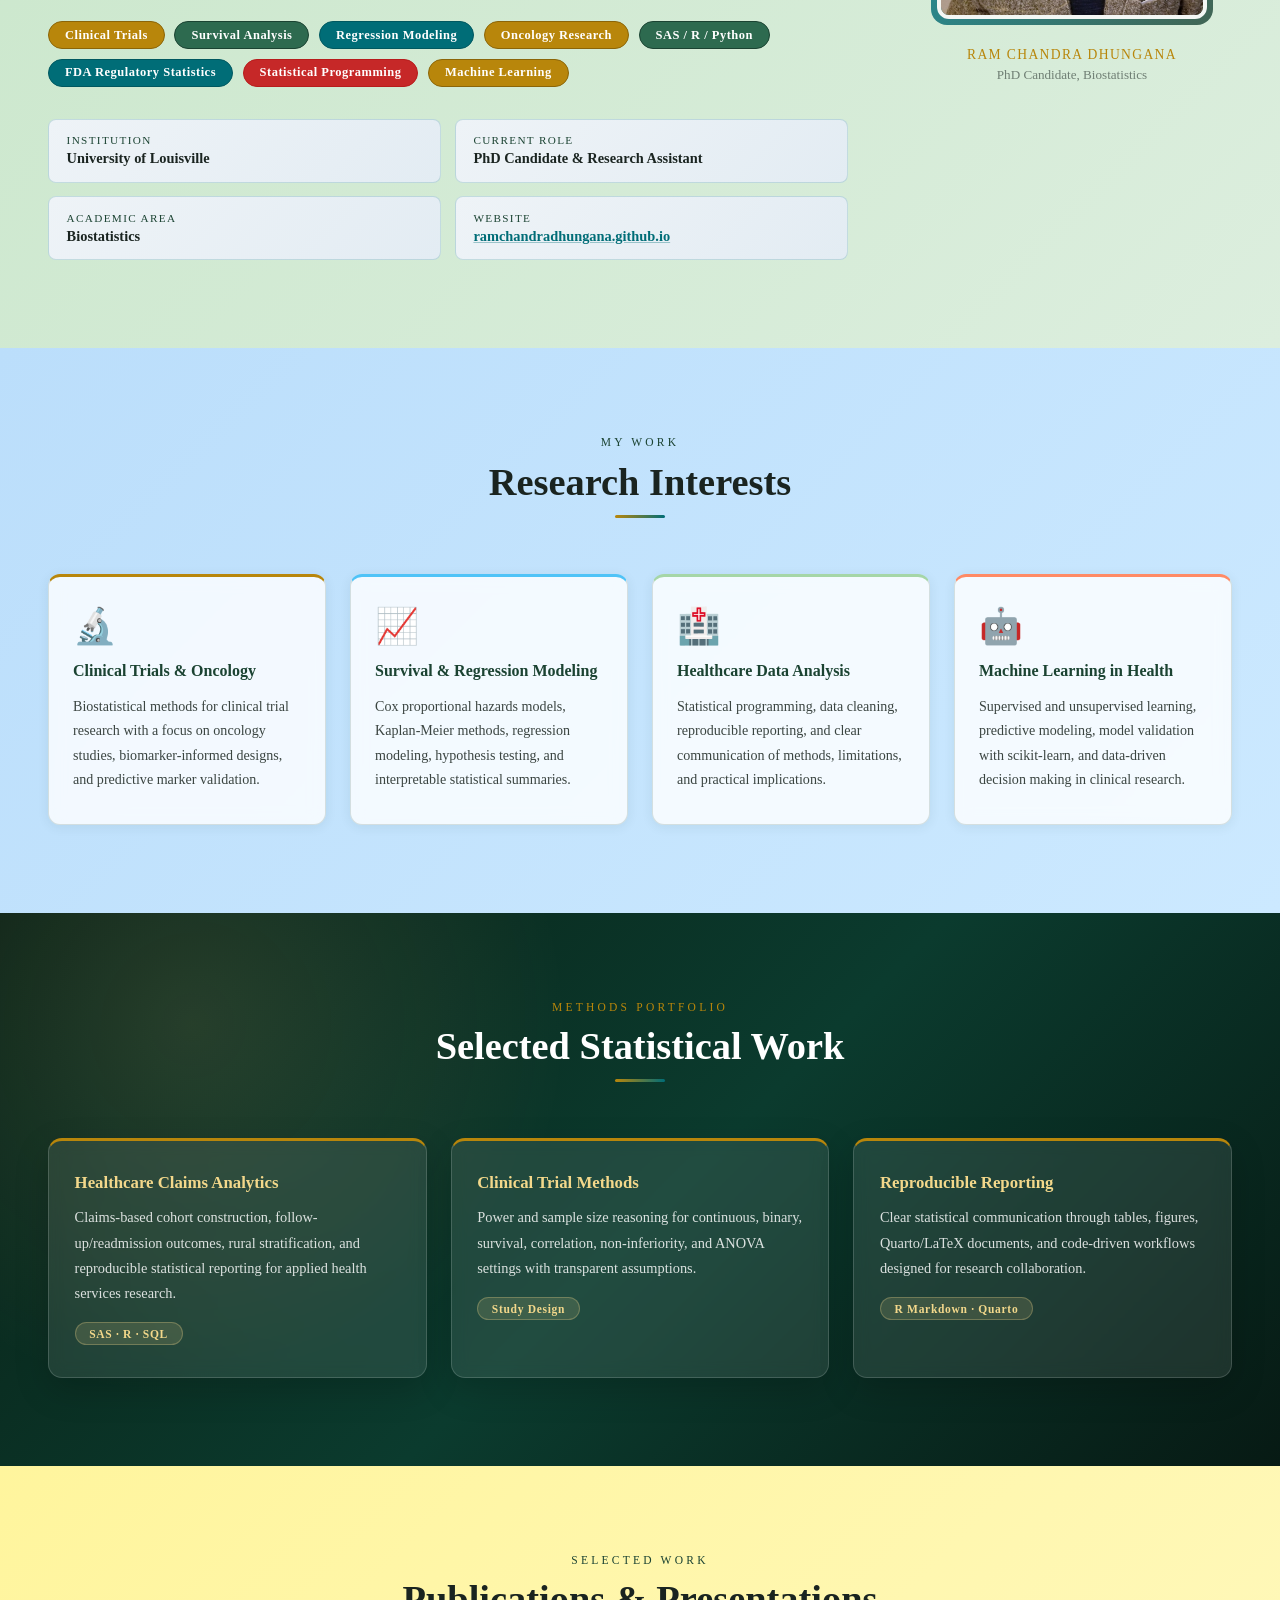
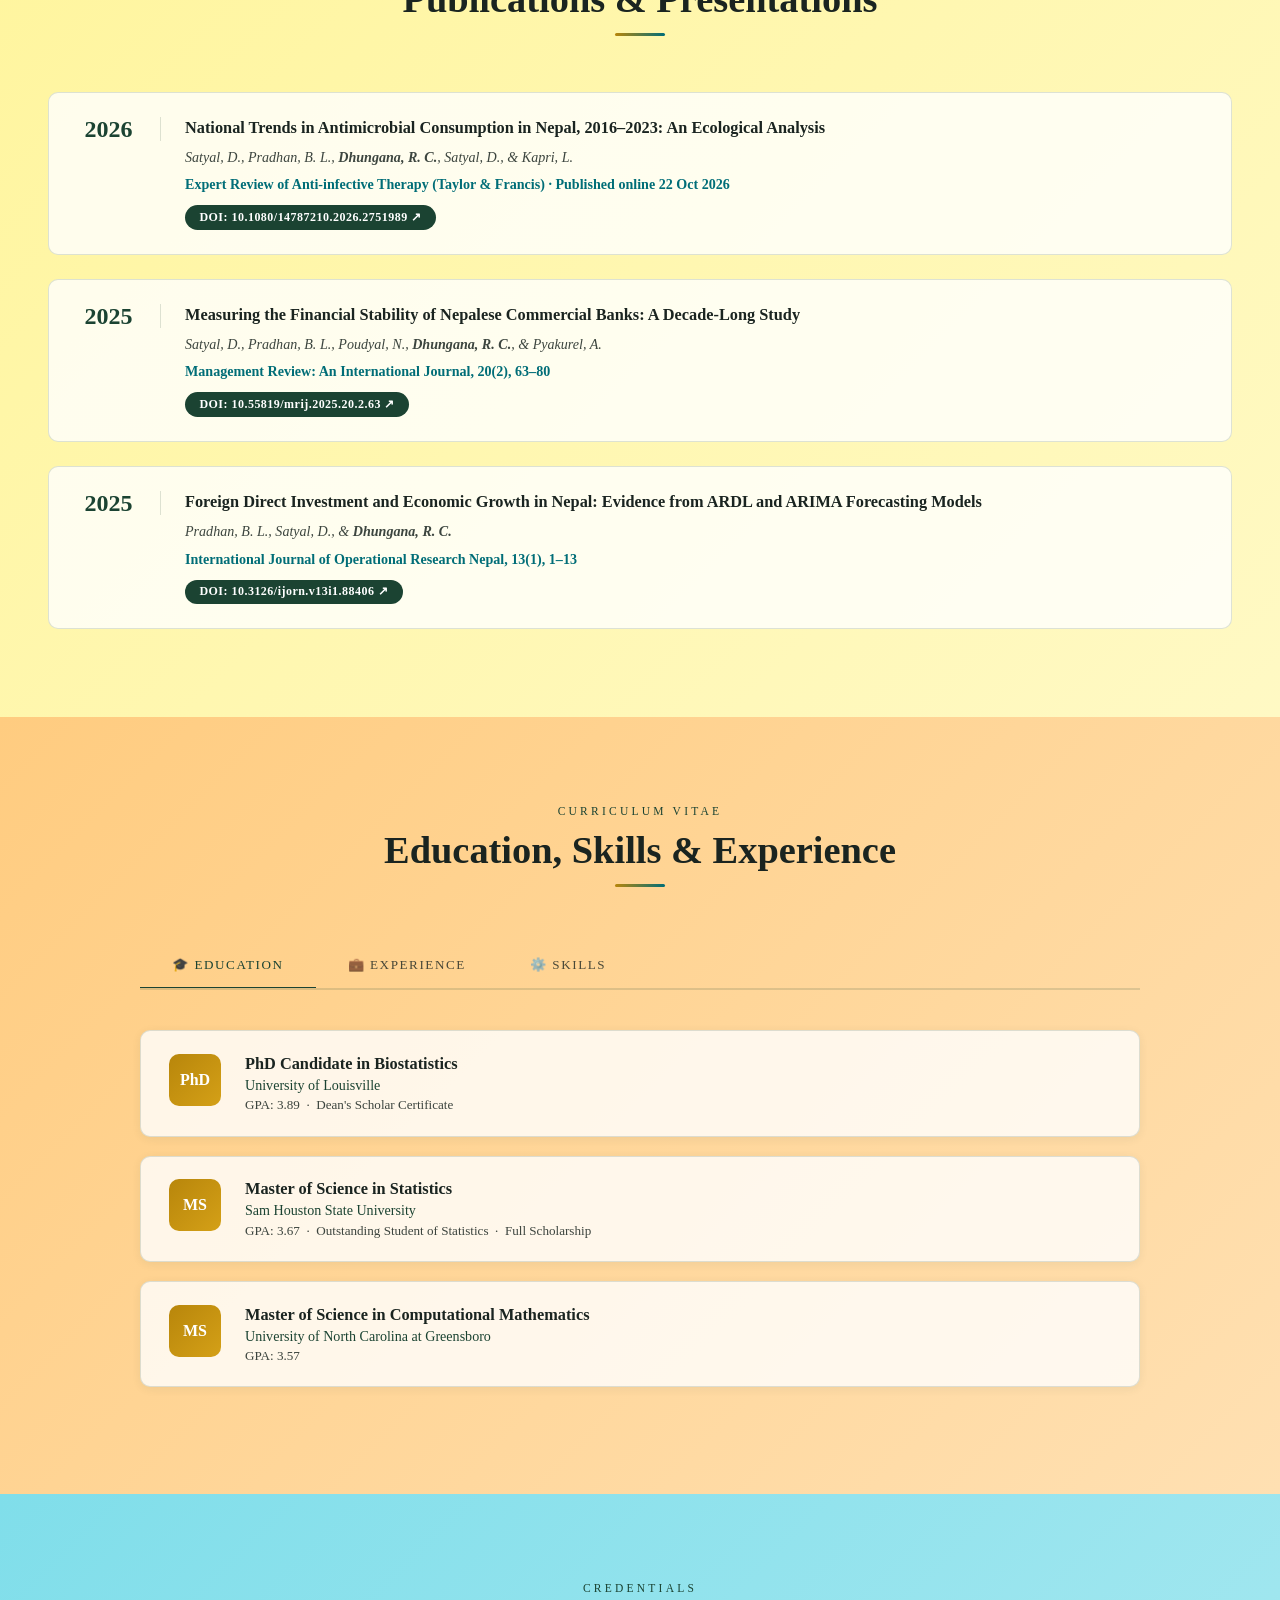
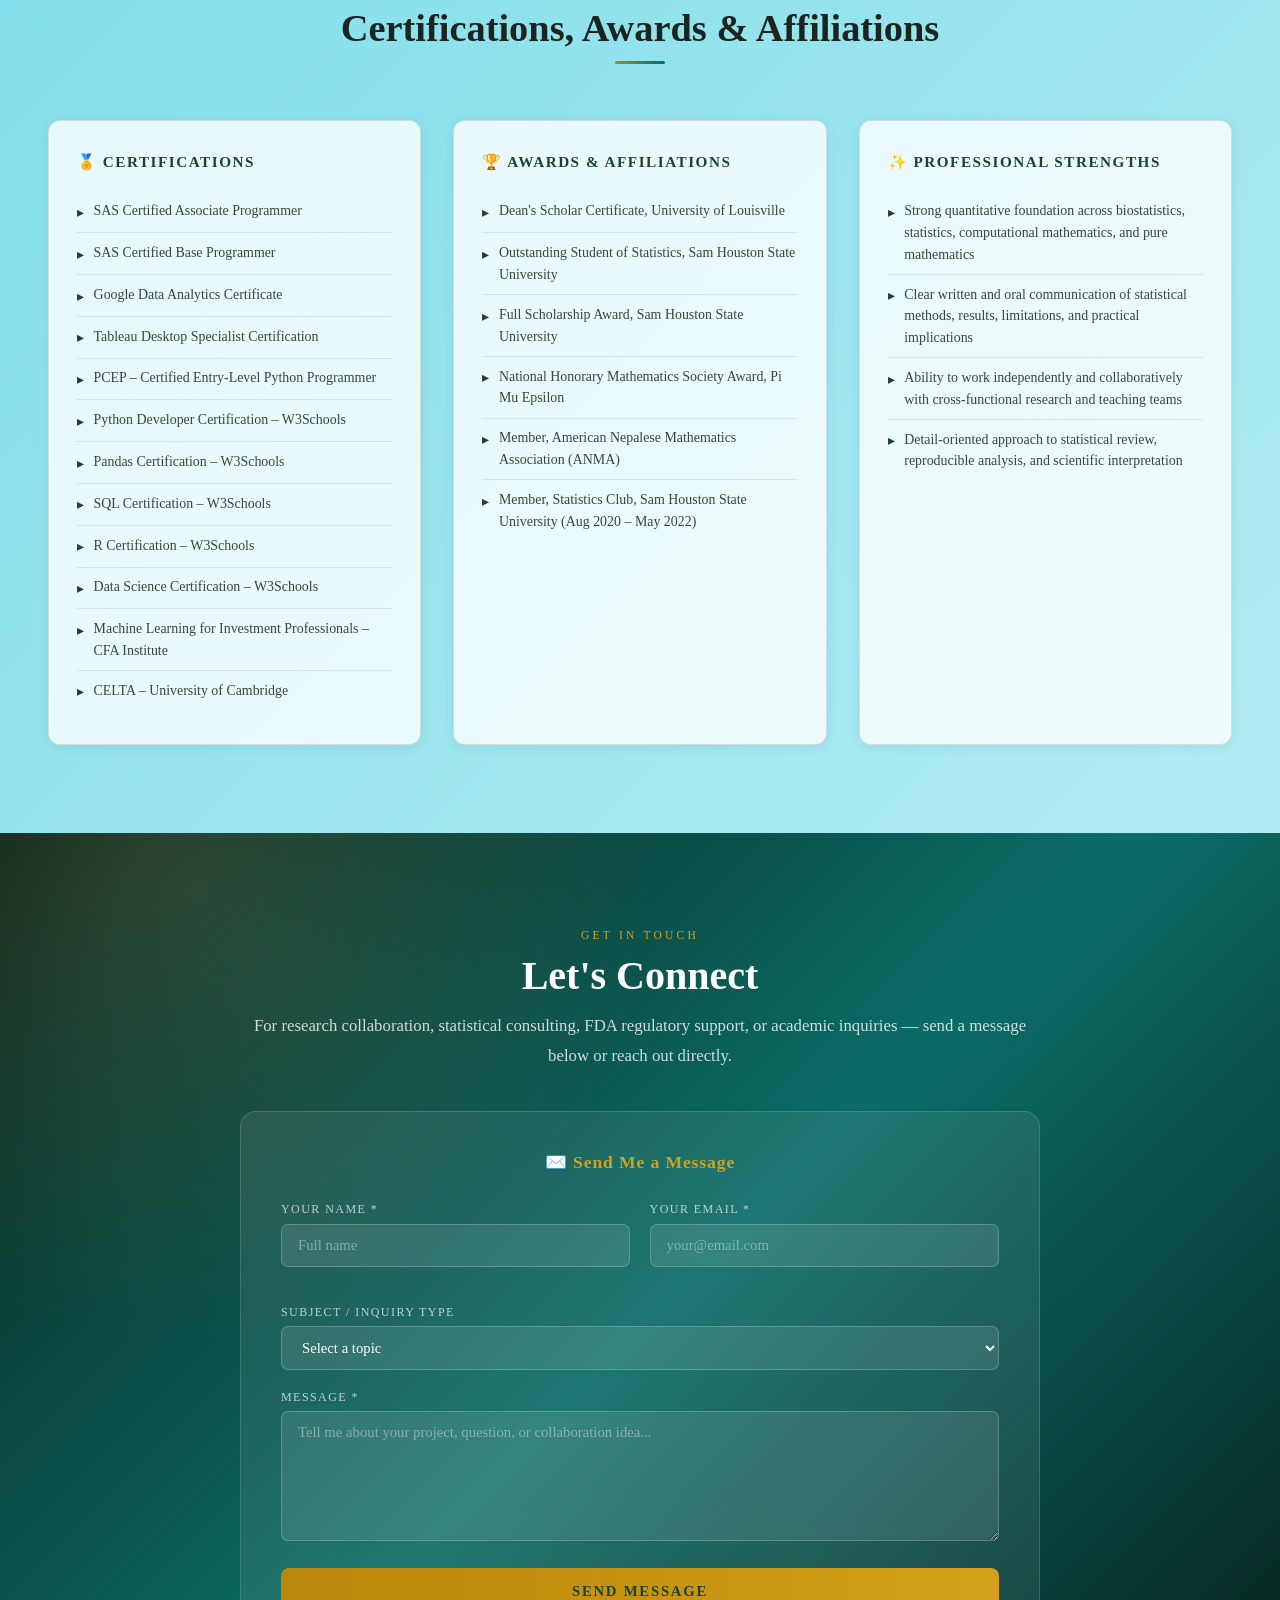
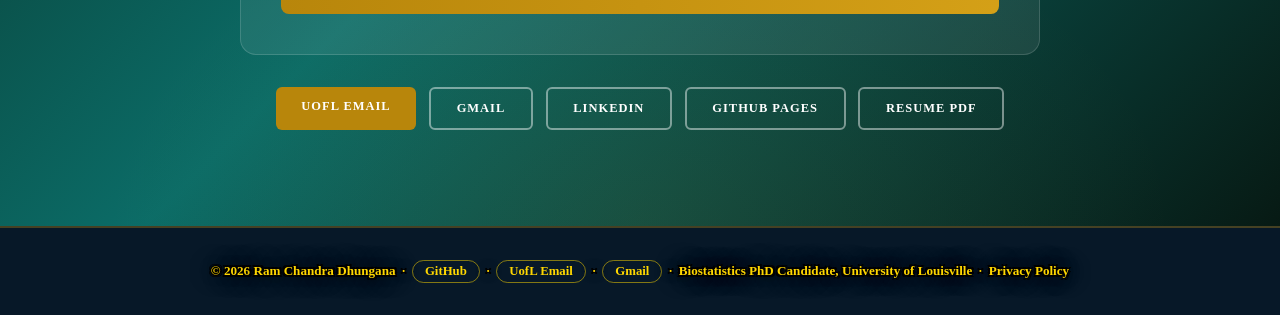
==== commit 50367c07: "Remove Professional Services section and nav link Co-Authored-By: Claude Opus 5.5 <noreply@anthropic" ====
--- a/index.html
+++ b/index.html
@@ -815,7 +815,6 @@
       <a href="#publications">Publications</a>
       <a href="#cv">CV</a>
       <a href="#credentials">Credentials</a>
-      <a href="#services">Services</a>
       <a href="#contact">Contact</a>
     </div>
   </nav>
@@ -1184,54 +1183,6 @@
     </div>
   </section>
 
-  <!-- ── SERVICES ─────────────────────────────────────────────────── -->
-  <section class="section" id="services">
-    <div class="section-inner">
-      <div class="section-hd">
-        <span class="eyebrow">What I Offer</span>
-        <h2>Professional Services</h2>
-      </div>
-      <div class="services-grid">
-
-        <div class="svc-card">
-          <div class="svc-icon">🎗️</div>
-          <h3>Oncology Statistical Consulting</h3>
-          <p>Expert biostatistical support for oncology clinical and translational research — from study conception through final analysis, including survival endpoints, biomarker validation, and tumor response models.</p>
-          <span class="svc-badge">Oncology</span>
-        </div>
-
-        <div class="svc-card">
-          <div class="svc-icon">📋</div>
-          <h3>FDA Regulatory Submission Support</h3>
-          <p>Statistical sections for IND, NDA, BLA, and sNDA submissions — including SAPs, TLF shells, CDISC SDTM/ADaM-ready analysis datasets, and integrated summaries of efficacy and safety (ISE/ISS).</p>
-          <span class="svc-badge">FDA · Regulatory</span>
-        </div>
-
-        <div class="svc-card">
-          <div class="svc-icon">🧪</div>
-          <h3>Clinical Trial Design</h3>
-          <p>Phase I / II / III trial design, sample size and power calculations, randomization schemes, adaptive trial frameworks, and protocol statistical section development.</p>
-          <span class="svc-badge">Trial Design</span>
-        </div>
-
-        <div class="svc-card">
-          <div class="svc-icon">💻</div>
-          <h3>Statistical Programming</h3>
-          <p>Reproducible SAS, R, and Python programs for data cleaning, CDISC formatting, exploratory analysis, and production-quality tables, listings, and figures (TLFs) for regulatory and academic use.</p>
-          <span class="svc-badge">SAS · R · Python</span>
-        </div>
-
-        <div class="svc-card">
-          <div class="svc-icon">📝</div>
-          <h3>Manuscript &amp; SAP Support</h3>
-          <p>Drafting and reviewing Statistical Analysis Plans (SAPs), methods sections, results sections, and supplementary materials for peer-reviewed publications in biomedical and clinical journals.</p>
-          <span class="svc-badge">Academic Writing</span>
-        </div>
-
-      </div>
-    </div>
-  </section>
-
 
   <!-- ── CONTACT ───────────────────────────────────────────────────── -->
   <div class="contact-section" id="contact">
